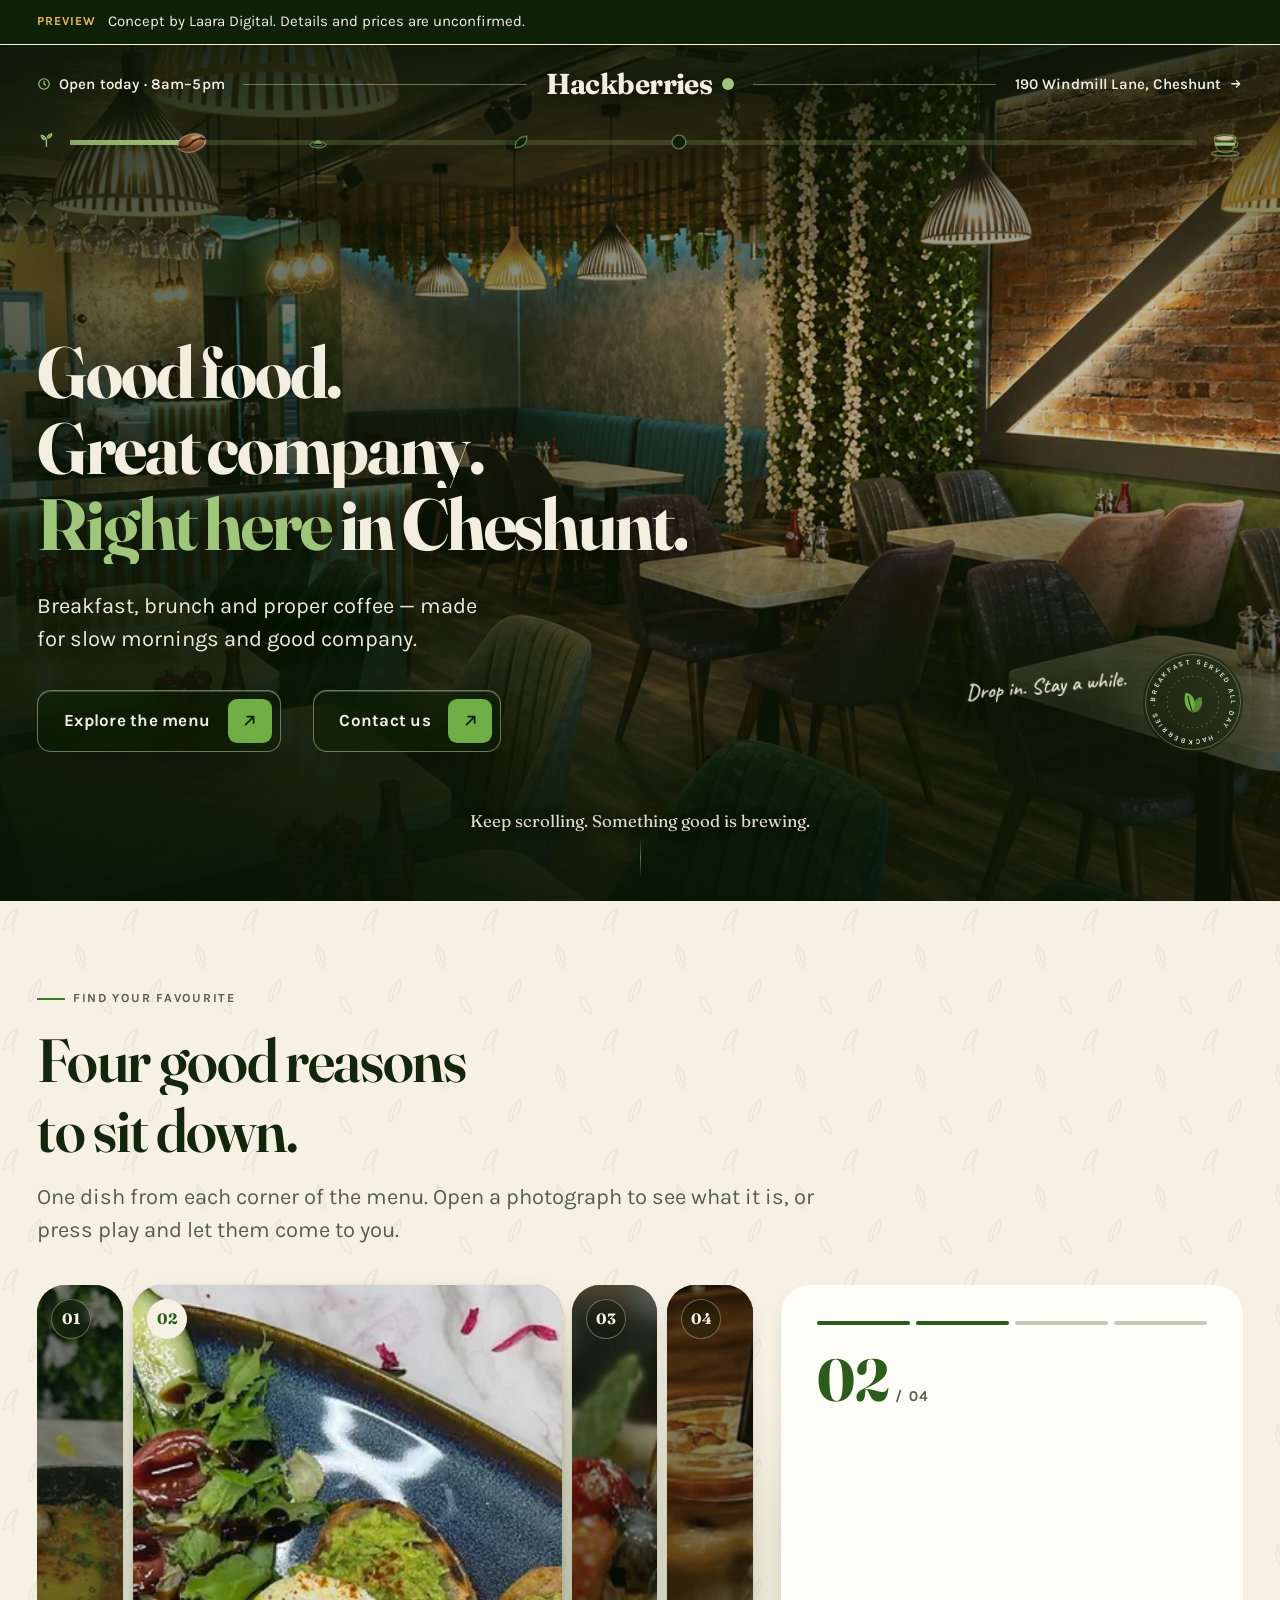
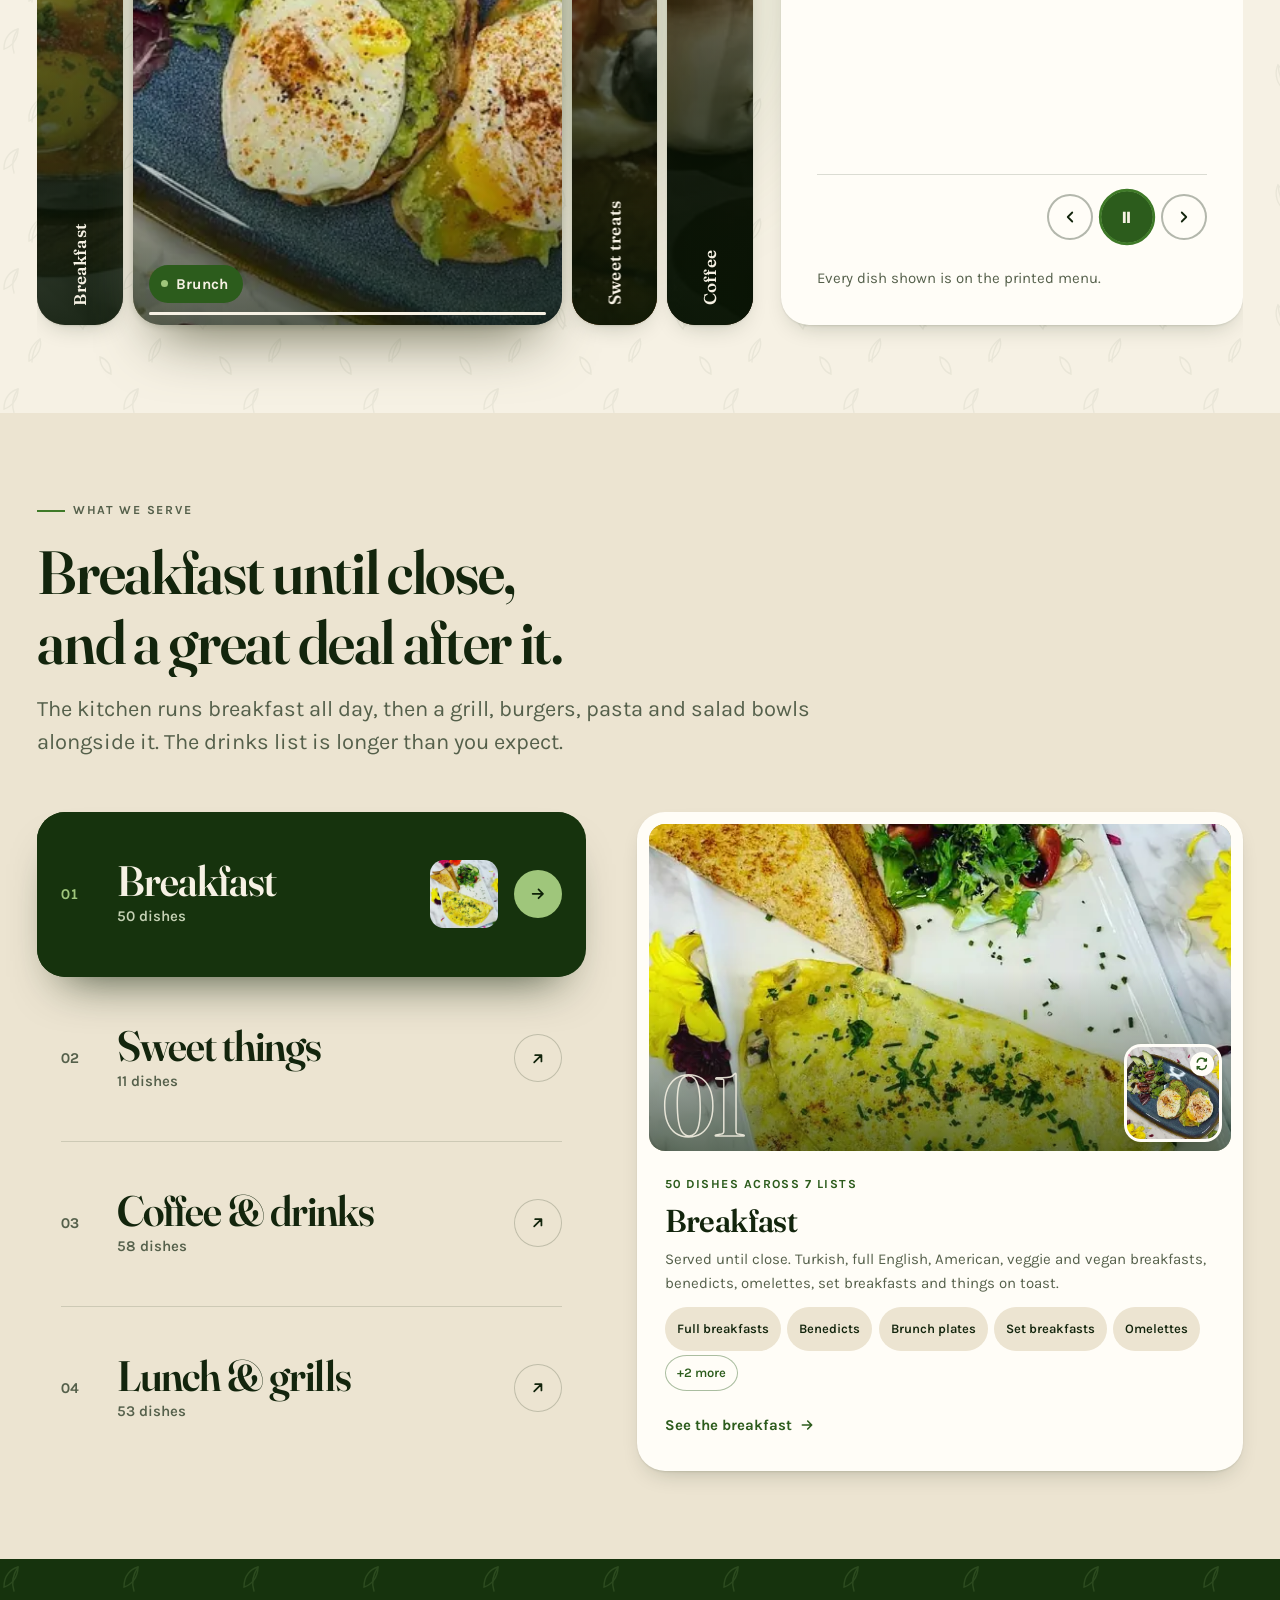
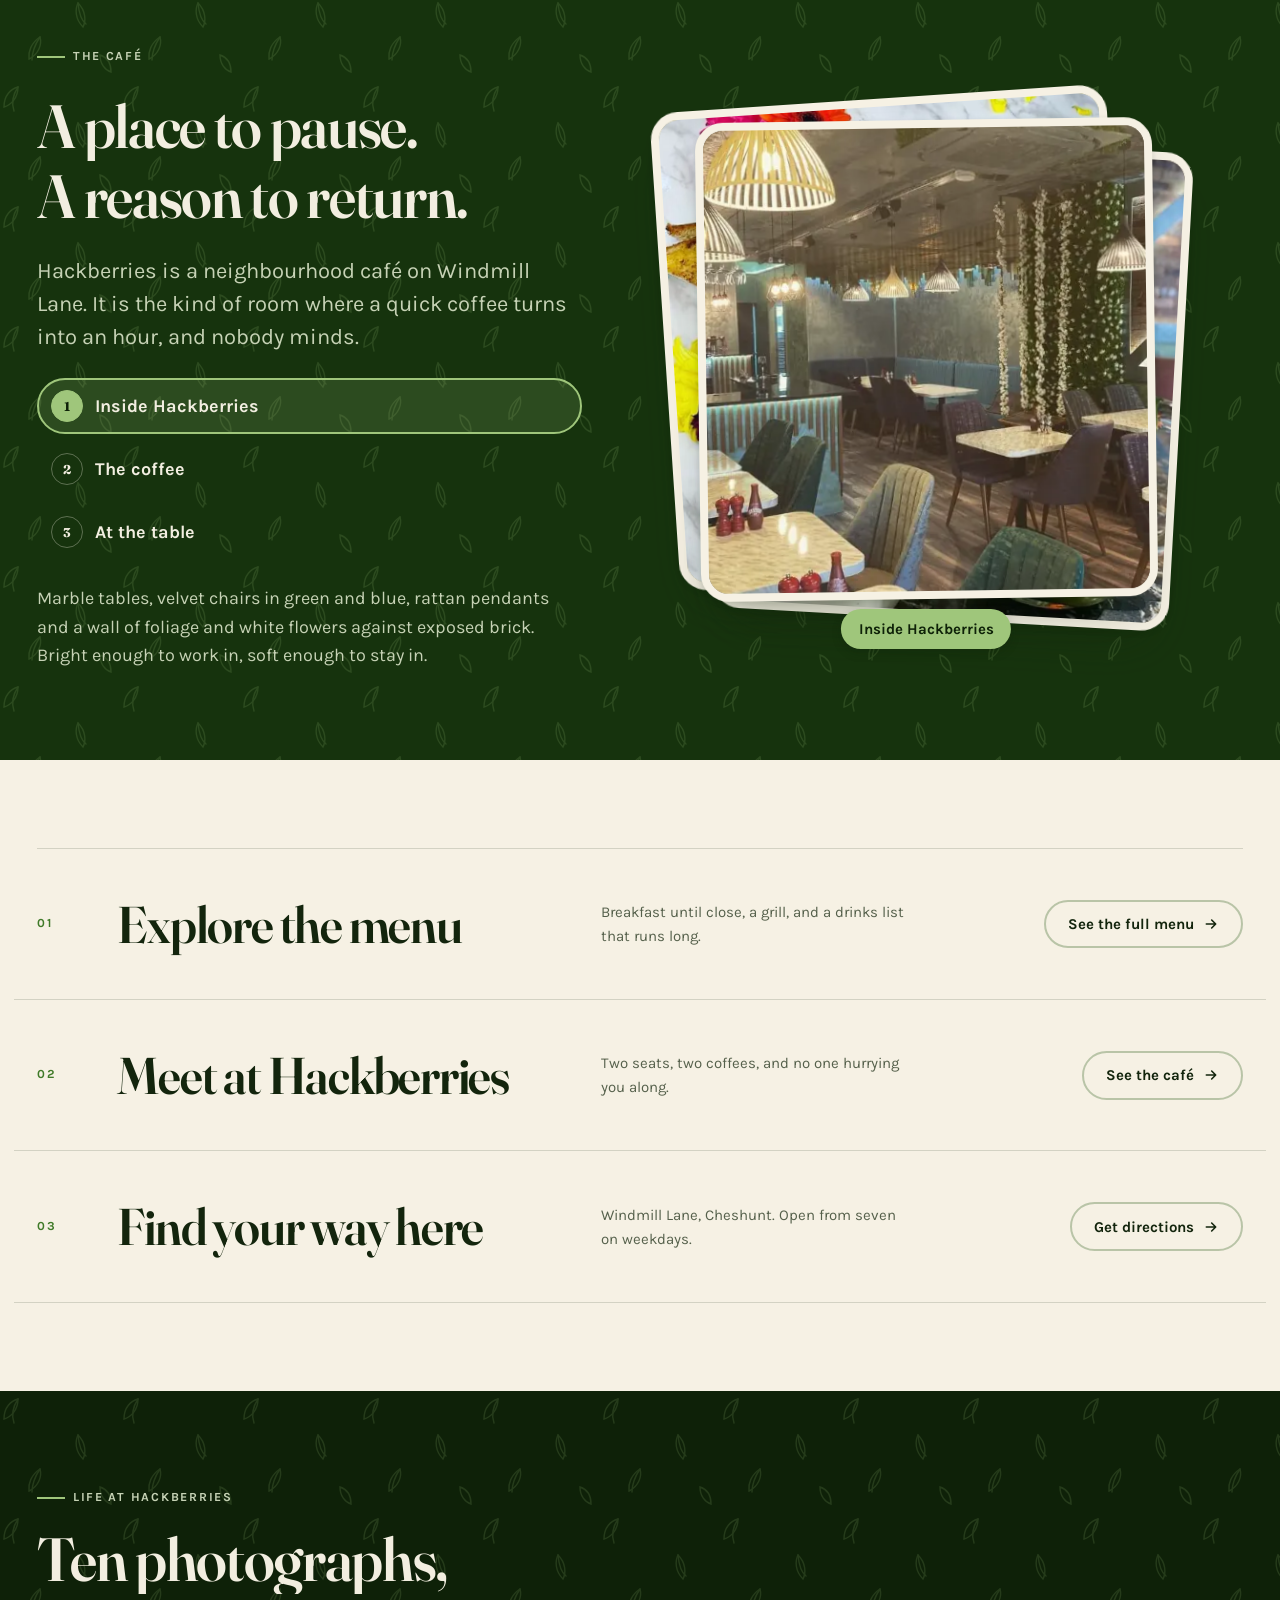
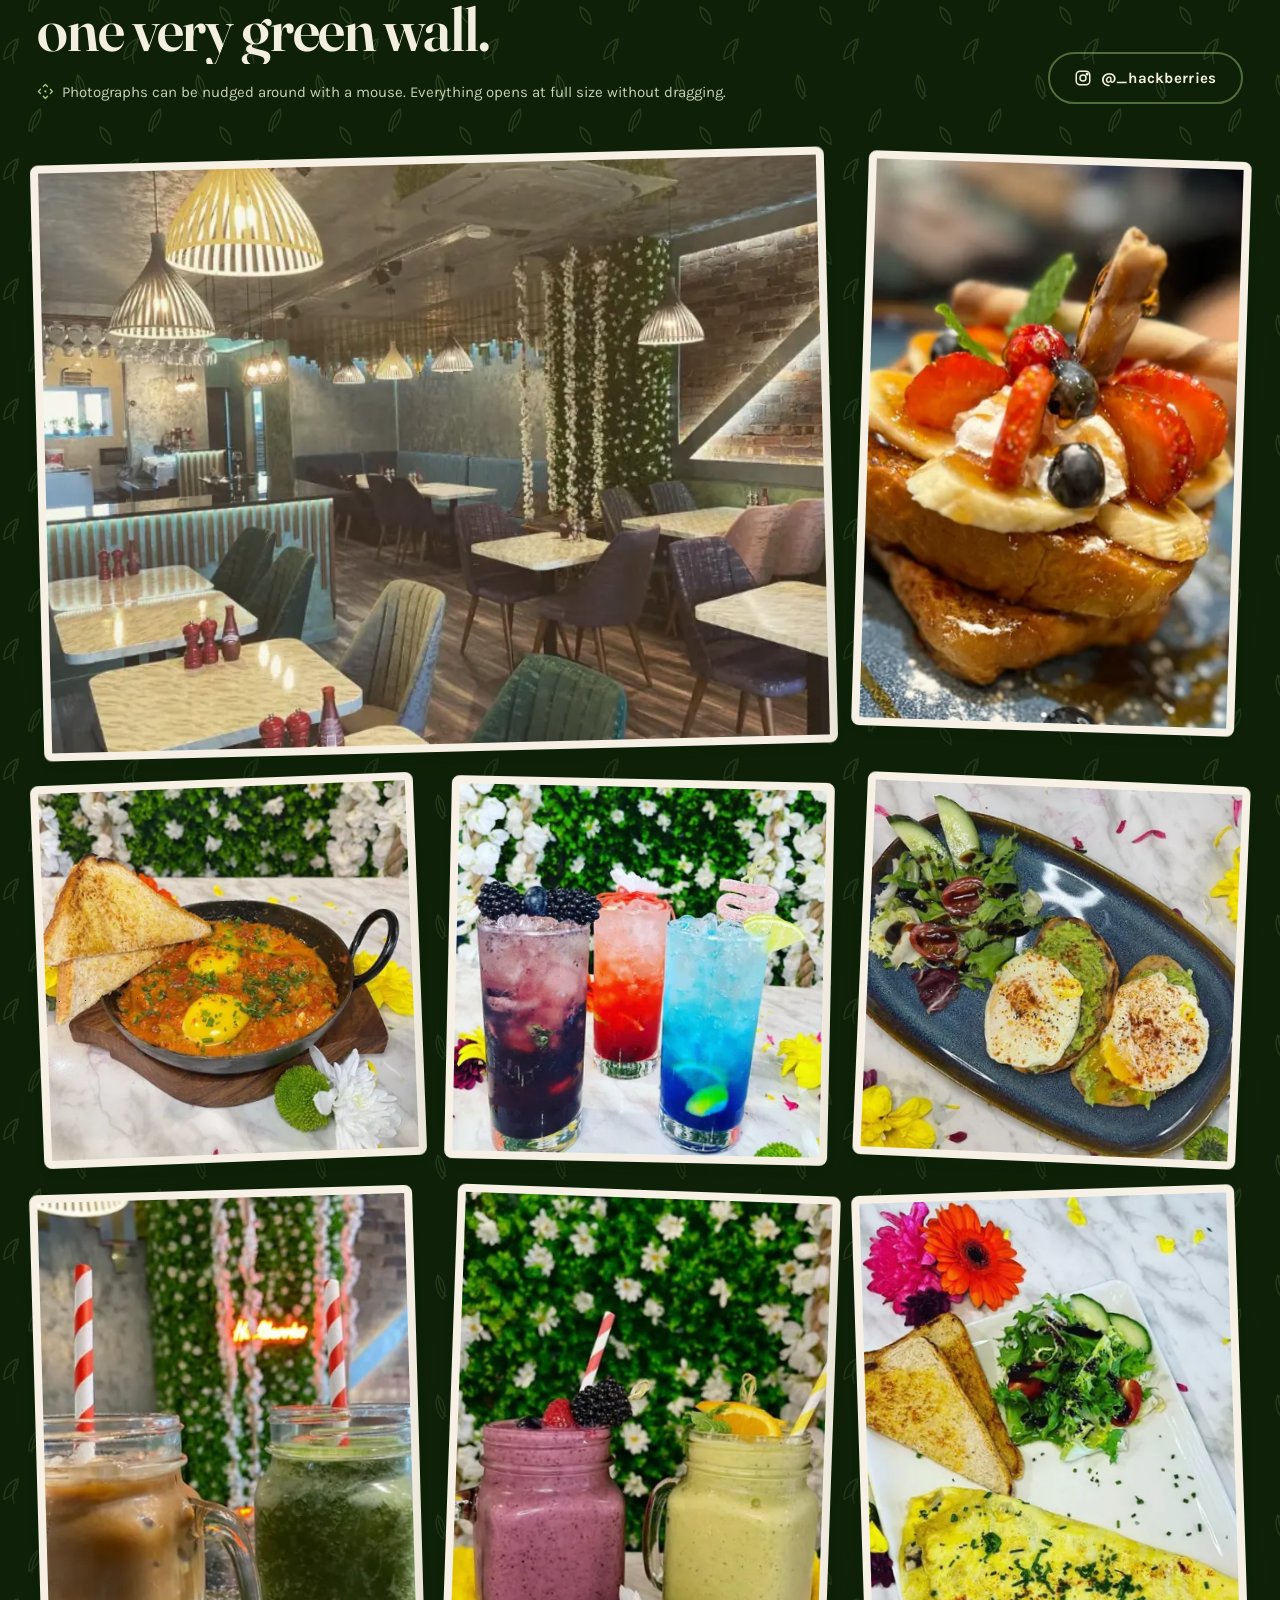
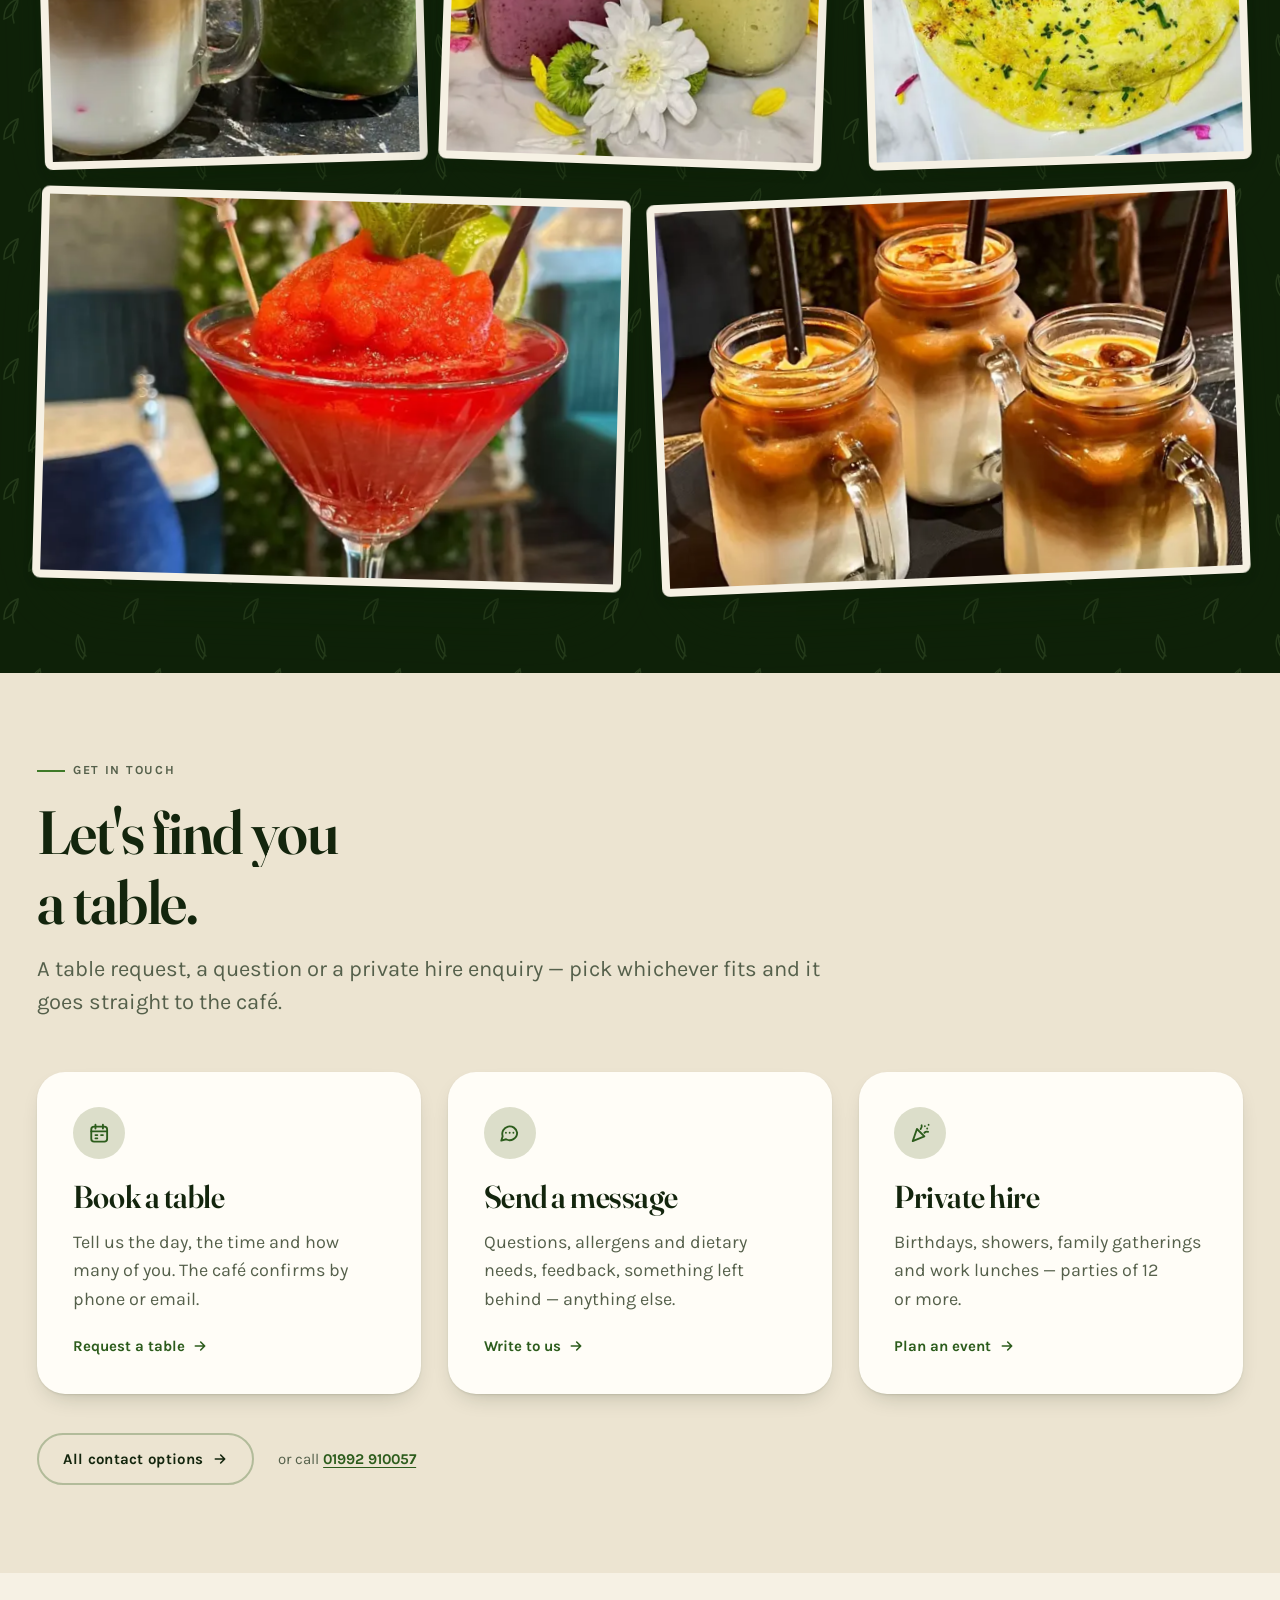
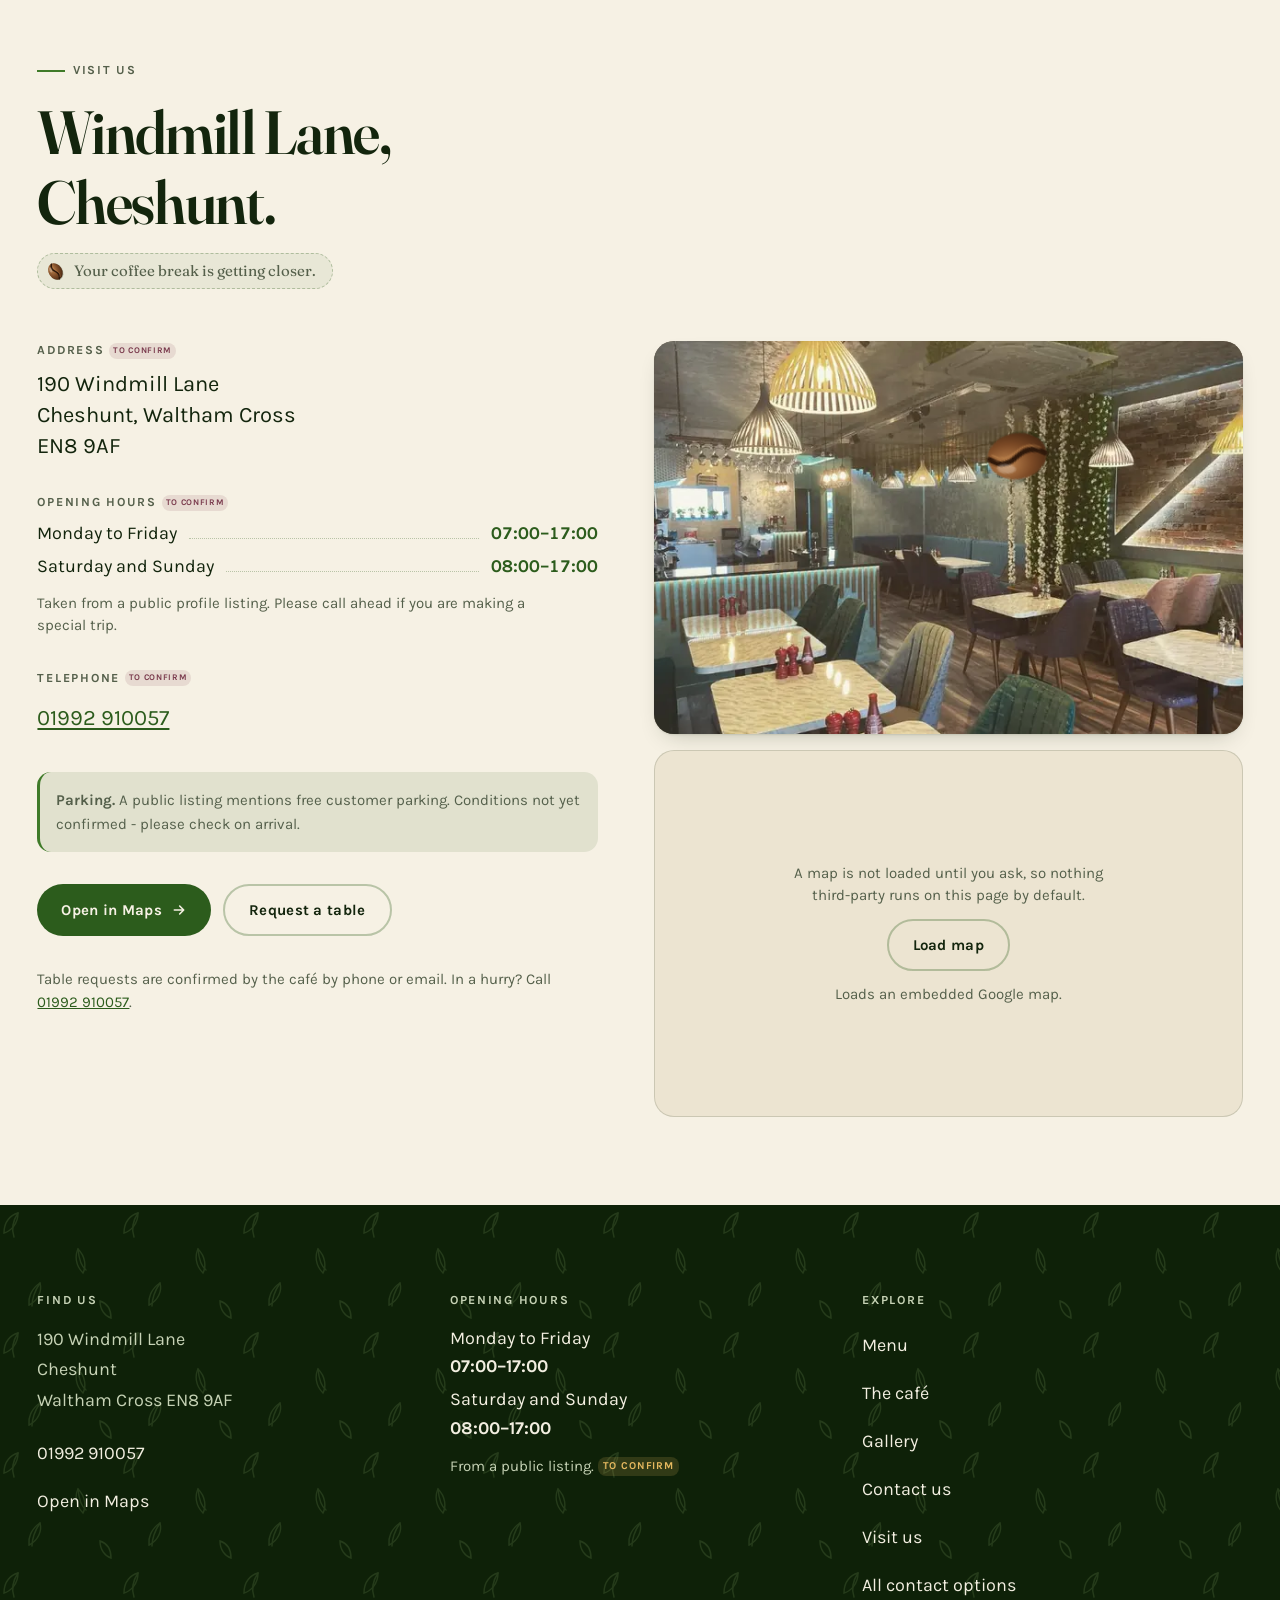
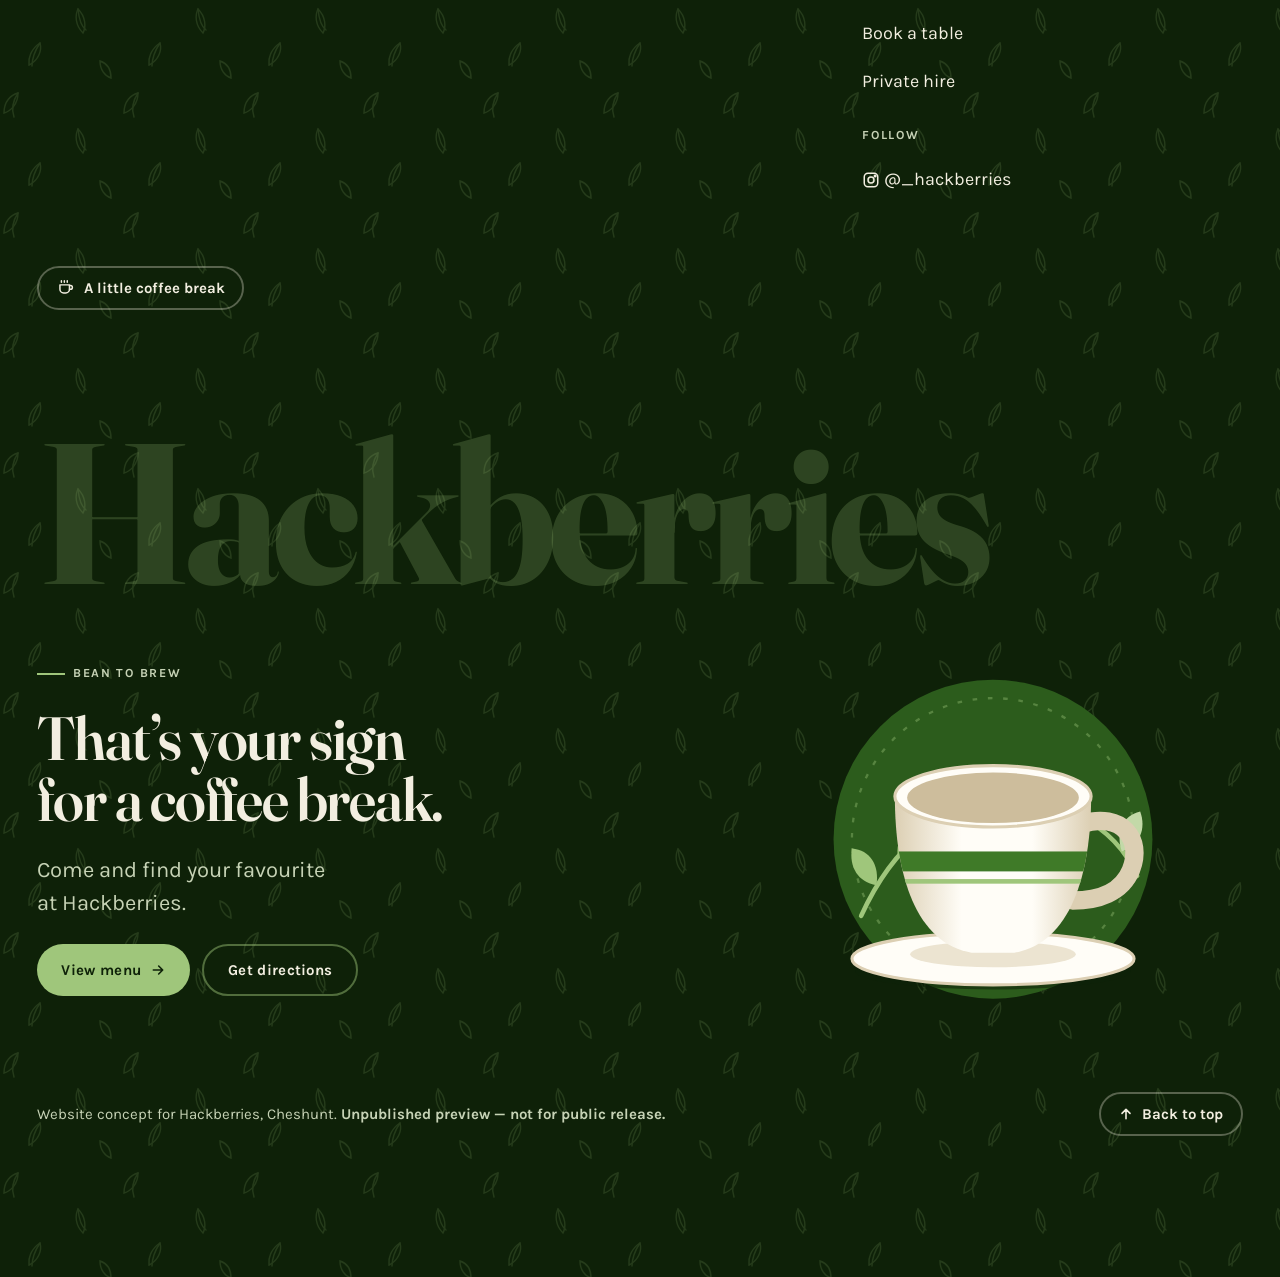
==== index.html @ 1ef975f0 "Hackberries preview build Co-Authored-By: Claude Opus 5 <noreply@anthropic.com>" ====
<!doctype html>
<html lang="en-GB" class="has-brew">
<head>
<meta charset="utf-8">
<meta name="viewport" content="width=device-width, initial-scale=1, viewport-fit=cover">
<title>Hackberries — café and kitchen in Cheshunt</title>
<meta name="description" content="Hackberries is a neighbourhood café on Windmill Lane, Cheshunt. Breakfast served all day, a full coffee list, grills, salads and cakes.">

<!-- Unpublished client concept. This must be reviewed deliberately before any
     real launch: remove the noindex and set STATUS.isPreview to false. -->
<meta name="robots" content="noindex, nofollow">

<meta property="og:type" content="website">
<meta property="og:site_name" content="Hackberries">
<meta property="og:title" content="Hackberries — café and kitchen in Cheshunt">
<meta property="og:description" content="Hackberries is a neighbourhood café on Windmill Lane, Cheshunt. Breakfast served all day, a full coffee list, grills, salads and cakes.">
<meta property="og:image" content="media/dessert-french-toast-square-640.jpg">
<meta property="og:image:width" content="640">
<meta property="og:image:height" content="640">
<meta property="og:image:alt" content="Two thick slices of French toast dusted with icing sugar, piled with banana, strawberries, blueberries, redcurrants, cream and wafer rolls, drizzled with syrup on a blue glazed plate.">
<meta name="twitter:card" content="summary_large_image">
<meta name="theme-color" content="#0e2108">

<link rel="icon" href="favicon.svg" type="image/svg+xml">

<link rel="preload" as="font" type="font/woff2" href="fonts/fraunces-latin.woff2" crossorigin>
<link rel="preload" as="font" type="font/woff2" href="fonts/karla-latin.woff2" crossorigin>
<link rel="preload" as="image" type="image/webp" media="(min-aspect-ratio: 801/1000)" imagesrcset="media/venue-hero-cover-640.webp 640w, media/venue-hero-cover-960.webp 960w, media/venue-hero-cover-1280.webp 1280w, media/venue-hero-cover-1672.webp 1672w" imagesizes="100vw" fetchpriority="high">
<link rel="preload" as="image" type="image/webp" media="(max-aspect-ratio: 4/5)" imagesrcset="media/venue-hero-tall-480.webp 480w, media/venue-hero-tall-601.webp 601w" imagesizes="100vw" fetchpriority="high">
<link rel="stylesheet" href="styles/tokens.css">
<link rel="stylesheet" href="styles/base.css">
<link rel="stylesheet" href="styles/components.css">
<link rel="stylesheet" href="styles/sections.css">
<link rel="stylesheet" href="styles/brew.css">
<link rel="stylesheet" href="styles/contact.css">
<link rel="stylesheet" href="styles/motion.css">
</head>
<!-- data-header-mode="over" opts this page into the transparent-header-over-
     the-hero treatment. Only the homepage has a dark section at the top, so
     only the homepage sets it; the menu page keeps the solid cream bar. -->
<body data-header-mode="over">
<a class="skip-link" href="#main">Skip to content</a>
<div class="preview-bar">
  <div class="shell">
    <b>Preview</b>
    <p>Concept by Laara Digital. Details and prices are unconfirmed.</p>
  </div>
</div>
<span class="header-sentinel" id="header-sentinel" aria-hidden="true"></span>
<header class="site-header" id="site-header">
  
  <div class="shell header-bar">
    <div class="header-side header-side-start">
      <p class="header-hours" id="header-hours" data-hours="[[[1,2,3,4,5],&quot;7am&quot;,&quot;5pm&quot;],[[6,0],&quot;8am&quot;,&quot;5pm&quot;]]">
        <svg class="icon-clock" viewBox="0 0 24 24" fill="none" stroke="currentColor" stroke-width="2" stroke-linecap="round" stroke-linejoin="round" aria-hidden="true" width="14" height="14"><circle cx="12" cy="12" r="9"/><path d="M12 7v5l3 2"/></svg><span data-hours-text>Open daily · until 5pm</span>
      </p>
      <span class="header-rule" aria-hidden="true"></span>
    </div>
    <a class="wordmark" href="index.html">
      Hackberries<span class="dot-berry" aria-hidden="true"></span>
    </a>
    <div class="header-side header-side-end">
      <span class="header-rule" aria-hidden="true"></span>
      <a class="header-place" href="#visit">
        <span>190 Windmill Lane, Cheshunt</span><svg class="arrow" viewBox="0 0 24 24" fill="none" stroke="currentColor" stroke-width="2.4" stroke-linecap="round" stroke-linejoin="round" aria-hidden="true" width="16" height="16"><path d="M5 12h13M13 6l6 6-6 6"/></svg>
      </a>
      <button class="menu-toggle" type="button" id="menu-toggle"
              aria-expanded="false" aria-controls="nav-panel">
        <span class="bars" aria-hidden="true"><i></i><i></i><i></i></span>
        <span class="label">Menu</span>
      </button>
    </div>
  </div>
  <div class="brew-strip" id="brew-strip" data-stage="1">
    <div class="brew-inner">
      <div class="brew-track" id="brew-track">
        <span class="brew-rail" aria-hidden="true"></span>
        <span class="brew-fill" aria-hidden="true"></span>
        <span class="brew-sprout" aria-hidden="true"><svg class="sprout-svg" viewBox="0 0 20 20" aria-hidden="true" focusable="false">
    <path class="sprout-stem" d="M10 19.5V11"/>
    <g class="sprout-leaf sprout-left">
      <path d="M10 12.4C5.6 12.8 3 9.8 3.2 5.8c4.2 0 6.8 2.5 6.8 6.6z"/>
      <path class="sprout-vein" d="M9.6 12 5 7.4"/>
    </g>
    <g class="sprout-leaf sprout-right">
      <path d="M10 10.8c.2-4.2 3.1-6.9 7.1-6.8.2 4-2.5 6.9-7.1 6.8z"/>
      <path class="sprout-vein" d="m10.4 10.4 4.8-4.6"/>
    </g>
  </svg></span>
        <span class="brew-mark" data-brew-anchor="favourites"
              data-at="0.22" data-name="Favourites" data-mobile
              style="--at:0.22" aria-hidden="true"><svg class="lm-svg lm-plate" viewBox="0 0 20 20" aria-hidden="true" focusable="false">
    <ellipse class="lm-fill" cx="10" cy="13" rx="8.6" ry="3.4"/>
    <ellipse class="lm-inner" cx="10" cy="12.6" rx="5.2" ry="1.9"/>
    <path class="lm-food" d="M6.3 12.2c.3-2.9 1.9-4.4 3.7-4.4s3.4 1.5 3.7 4.4z"/>
    <path class="lm-line lm-draw" pathLength="1" d="M8.4 6c-.8-.9-.2-1.8.4-2.3M11.4 6c-.8-.9-.2-1.8.4-2.3"/>
  </svg></span>
        <span class="brew-mark brew-anchor" data-brew-anchor="menu-preview"
              data-at="0.31" data-name="What we serve"
              style="--at:0.31" aria-hidden="true"></span>
        <span class="brew-mark" data-brew-anchor="the-cafe"
              data-at="0.4" data-name="The café" data-mobile
              style="--at:0.4" aria-hidden="true"><svg class="lm-svg lm-leaf" viewBox="0 0 20 20" aria-hidden="true" focusable="false">
    <g class="lm-unfold">
      <path class="lm-fill" d="M3.6 16.4C3.1 9 8 3.9 16.4 3.6c.5 7.9-4.9 13.2-12.8 12.8z"/>
      <path class="lm-line lm-draw" pathLength="1" d="M4.2 15.8 13.6 6.4M8 12l-.4-3.4M11 9l3 .2"/>
    </g>
  </svg></span>
        <span class="brew-mark brew-anchor" data-brew-anchor="more-about"
              data-at="0.47" data-name="More about Hackberries"
              style="--at:0.47" aria-hidden="true"></span>
        <span class="brew-mark" data-brew-anchor="gallery"
              data-at="0.54" data-name="Gallery"
              style="--at:0.54" aria-hidden="true"><svg class="lm-svg lm-swirl" viewBox="0 0 20 20" aria-hidden="true" focusable="false">
    <circle class="lm-fill" cx="10" cy="10" r="7.6"/>
    <path class="lm-line lm-draw" pathLength="1"
          d="M10 10.3c0-1.1 1.4-1.5 2.1-.6 1 1.1.1 2.9-1.5 3.1-2.1.2-3.5-1.8-3-3.7.6-2.4 3.6-3.4 5.6-2"/>
  </svg></span>
        <span class="brew-mark brew-anchor" data-brew-anchor="visit"
              data-at="0.72" data-name="Visit us"
              style="--at:0.72" aria-hidden="true"></span>
        <span class="brew-bean-slot" id="brew-bean-slot">
          <button class="brew-bean" type="button" id="brew-bean" aria-label="Give the coffee bean a spin">
            <span class="brew-bean-hop"><span class="brew-bean-lean"><span class="brew-bean-roll"><svg class="bean-svg" viewBox="0 0 32 32" aria-hidden="true" focusable="false">
    <defs><radialGradient id="strip-bean" cx="0.36" cy="0.3" r="0.82">
      <stop offset="0" style="stop-color:var(--brew-bean-hi)"/><stop offset="0.52" style="stop-color:var(--brew-bean)"/><stop offset="1" style="stop-color:var(--brew-bean-deep)"/>
    </radialGradient></defs>
    <g transform="rotate(-32 16 16)">
      <ellipse class="bean-shade" cx="16.6" cy="17" rx="10.4" ry="13.4"/>
      <ellipse class="bean-body" cx="16" cy="16" rx="10.4" ry="13.4" fill="url(#strip-bean)"/>
      <path class="bean-crease" d="M16.7 3.3c-3.7 3.4-4 8-.9 12.6 3 4.7 2.7 9.2-.7 13"/>
      <path class="bean-crease-hi" d="M18.3 5c-2.7 3.1-2.8 7-.3 10.9 2.5 3.9 2.3 7.6-.1 10.8"/>
      <ellipse class="bean-shine" cx="11.2" cy="10.2" rx="2.2" ry="4.3" transform="rotate(14 11.2 10.2)"/>
    </g>
  </svg></span></span></span>
          </button>
        </span>
      </div>
      <span class="brew-mini-cup" id="brew-mini-cup" aria-hidden="true"><svg class="mini-cup-svg" viewBox="0 0 36 36" aria-hidden="true" focusable="false">
    <path class="mini-steam" pathLength="1" d="M15.4 10.6c-2.4-1.9-.6-4 .8-5.2 1.5-1.3 1.6-3 .3-4.4"/>
    <path class="mini-steam mini-steam-2" pathLength="1" d="M20.4 10.8c-2-1.6-.5-3.4.7-4.4 1.2-1.1 1.3-2.5.2-3.7"/>
    <ellipse class="mini-saucer" cx="17" cy="31.2" rx="14.5" ry="2.7"/>
    <path class="mini-handle" d="M26.6 18.2c3.8-.7 5.1 2.7 3.2 5.1-1 1.3-2.7 1.7-4.4 1.7"/>
    <path class="mini-body" d="M5.8 14.6h22.4c0 7.8-2.6 14.9-8.8 15.4h-4.8C8.4 29.5 5.8 22.4 5.8 14.6z"/>
    <path class="mini-band" d="M6.1 19.6h21.8c-.2 1.3-.4 2.4-.7 3.4H6.8c-.3-1-.5-2.1-.7-3.4z"/>
    <ellipse class="mini-rim" cx="17" cy="14.6" rx="11.2" ry="3.1"/>
    <ellipse class="mini-inside" cx="17" cy="14.8" rx="9.4" ry="2.2"/>
    <ellipse class="mini-coffee" cx="17" cy="15" rx="8.8" ry="1.9"/>
  </svg></span>
      <span class="visually-hidden" role="progressbar" id="brew-progress"
            aria-label="Page progress" aria-valuemin="0" aria-valuemax="100"
            aria-valuenow="0" aria-valuetext="0%, top of the page"></span>
    </div>
  </div>
</header>

<div class="nav-panel u-dark" id="nav-panel" role="dialog" aria-modal="true"
     aria-label="Site navigation" hidden>
  <div class="nav-panel-head">
    <a class="wordmark" href="index.html">Hackberries<span class="dot-berry" aria-hidden="true"></span></a>
    <button class="nav-panel-close" type="button" id="nav-close" aria-label="Close navigation">
      <svg viewBox="0 0 24 24" fill="none" stroke="currentColor" stroke-width="2.4" stroke-linecap="round" aria-hidden="true"><path d="M6 6l12 12M18 6L6 18"/></svg>
    </button>
  </div>
  <nav aria-label="Main">
    <div class="nav-panel-links">
        <a href="menu.html">
          Menu<span aria-hidden="true">01</span>
        </a>
        <a href="#the-cafe" data-nav-section="the-cafe">
          The café<span aria-hidden="true">02</span>
        </a>
        <a href="#gallery" data-nav-section="gallery">
          Gallery<span aria-hidden="true">03</span>
        </a>
        <a href="#contact-us" data-nav-section="contact-us">
          Contact us<span aria-hidden="true">04</span>
        </a>
        <a href="#visit" data-nav-section="visit">
          Visit us<span aria-hidden="true">05</span>
        </a>
    </div>
  </nav>
  <div class="nav-panel-foot">
    <div class="row">
      <a class="btn" href="contact.html#book" data-contact-open="book">Book a table</a>
      <a class="btn btn-secondary" href="tel:+441992910057">Call 01992 910057</a>
      <a class="btn btn-secondary" href="https://www.google.com/maps/search/?api=1&amp;query=Hackberries%2C%20190%20Windmill%20Lane%2C%20Cheshunt%2C%20Waltham%20Cross%20EN8%209AF"
         target="_blank" rel="noopener">Directions</a>
    </div>
    <address>
      190 Windmill Lane<br>
      Cheshunt, Waltham Cross EN8 9AF
    </address>
  </div>
</div>

<main id="main">
<section class="hero on-dark" id="top" aria-labelledby="hero-title">
  <div class="hero-media">
    <picture class="hero-photo">
      <source media="(max-aspect-ratio: 4/5)" type="image/webp" srcset="media/venue-hero-tall-480.webp 480w, media/venue-hero-tall-601.webp 601w" sizes="100vw">
      <source media="(max-aspect-ratio: 4/5)" srcset="media/venue-hero-tall-480.jpg 480w, media/venue-hero-tall-601.jpg 601w" sizes="100vw">
      <source type="image/webp" srcset="media/venue-hero-cover-640.webp 640w, media/venue-hero-cover-960.webp 960w, media/venue-hero-cover-1280.webp 1280w, media/venue-hero-cover-1672.webp 1672w" sizes="100vw">
      <img src="media/venue-hero-cover-1280.jpg" srcset="media/venue-hero-cover-640.jpg 640w, media/venue-hero-cover-960.jpg 960w, media/venue-hero-cover-1280.jpg 1280w, media/venue-hero-cover-1672.jpg 1672w" sizes="100vw"
           width="1280" height="720" alt="Inside Hackberries: rattan pendant lights over marble tables, velvet chairs, and a foliage wall hung with white flowers beside exposed brick."
           loading="eager" fetchpriority="high" decoding="async">
    </picture>
  </div>
  <div class="hero-veil" aria-hidden="true"></div>

  <div class="shell hero-inner">
    <div class="hero-copy">
      <h1 id="hero-title">
        <span class="line" style="--i:0"><span>Good food.</span></span>
        <span class="line" style="--i:1"><span>Great company.</span></span>
        <span class="line" style="--i:2"><span><em>Right here</em> in Cheshunt.</span></span>
      </h1>
      <p class="hero-lead">
        Breakfast, brunch and proper coffee&nbsp;— made for slow mornings and good&nbsp;company.
      </p>
      <div class="hero-actions">
        <a class="cta-glass" href="menu.html">
          <span class="cta-glass-label">Explore the menu</span>
          <span class="cta-glass-icon" aria-hidden="true">
            <svg viewBox="0 0 24 24" fill="none" stroke="currentColor" stroke-width="2.2" stroke-linecap="round" stroke-linejoin="round" focusable="false"><path d="M7 17 17 7M9 7h8v8"/></svg>
          </span>
        </a>
        <a class="cta-glass hero-contact" href="contact.html">
          <span class="cta-glass-label">Contact us</span>
          <span class="cta-glass-icon" aria-hidden="true">
            <svg viewBox="0 0 24 24" fill="none" stroke="currentColor" stroke-width="2.2" stroke-linecap="round" stroke-linejoin="round" focusable="false"><path d="M7 17 17 7M9 7h8v8"/></svg>
          </span>
        </a>
        <!-- Phones and tablets only: there, the header has no room for the
             address, so this is the first viewport's single location link. -->
        <a class="hero-findus" href="#visit">Find us <svg class="arrow" viewBox="0 0 24 24" fill="none" stroke="currentColor" stroke-width="2.4" stroke-linecap="round" stroke-linejoin="round" aria-hidden="true" width="16" height="16"><path d="M5 12h13M13 6l6 6-6 6"/></svg></a>
      </div>
    </div>

    <div class="hero-aside">
      <p class="hero-note">
        <svg viewBox="0 0 593 78" aria-hidden="true" focusable="false"><path d="M13 66L13 66Q12 66 10 66Q8 66 6 65L6 65Q4 65 4 64Q3 64 2 62L2 62Q1 61 1 60Q1 58 1 57Q2 56 3 56L3 56Q4 56 4 56L4 56Q5 57 5 57L5 57Q5 56 5 55L5 55Q5 53 5 51L5 51Q6 49 7 47Q7 45 8 42Q9 40 10 38Q10 36 11 35L11 35Q11 33 12 29L12 29Q13 27 14 25Q14 23 15 22Q16 20 16 19L16 19Q16 18 17 16Q17 14 19 11L19 11L19 8L18 8Q17 8 17 8Q16 8 16 8L16 8Q16 8 15 7Q14 7 14 6Q13 5 13 5L13 5Q13 5 13 4L13 4L13 4Q13 3 14 3Q15 2 17 2Q19 1 21 1Q24 1 26 1L26 1Q28 1 30 2Q33 3 35 4L35 4Q38 5 41 7Q43 9 46 12Q48 16 49 19L49 19Q49 20 50 22Q50 24 50 25Q50 27 49 27L49 27Q49 28 49 28Q49 29 50 29L50 29Q49 29 49 31Q49 32 48 33L48 33Q48 35 47 38Q46 40 45 43Q44 45 43 46L43 46Q43 46 43 46L43 46Q43 47 43 47L43 47Q43 47 43 47L43 47Q43 47 42 48L42 48Q42 48 41 49Q40 50 40 51L40 51Q40 51 39 52Q39 52 39 52L39 52L39 52Q38 52 38 52L38 52Q38 53 36 55Q35 56 33 58Q31 59 29 60Q27 62 26 62L26 62Q25 63 24 63Q23 64 22 64L22 64Q22 64 20 65Q19 65 17 65Q15 66 13 66ZM9 59L9 59Q9 59 9 59L9 59Q11 60 13 60L13 60Q14 60 16 59Q17 59 19 59Q20 59 21 58L21 58Q25 55 28 53L28 53L30 52Q30 51 30 51Q31 51 32 51L32 51Q32 50 33 49Q34 48 35 47Q36 46 36 46L36 46Q37 45 37 45Q37 44 37 44L37 44Q37 43 39 41Q40 39 41 36Q42 34 42 32L42 32Q43 27 43 23Q43 20 41 17Q39 14 37 12L37 12Q36 11 35 10Q33 9 31 9Q30 8 28 8Q27 7 27 7L27 7Q27 7 26 10Q25 12 23 16Q22 20 21 24Q19 28 18 32L18 32Q17 33 17 35Q16 37 16 38Q15 39 15 40L15 40Q14 41 14 44Q13 46 12 51L12 51Q11 54 11 56L11 56Q11 57 11 57L11 57Q11 57 11 57L11 57L10 58Q10 58 10 59L10 59Q10 59 9 59L9 59Q9 59 9 59ZM53 55L53 55Q52 55 52 54Q51 53 51 52L51 52Q52 49 52 48Q52 46 53 44L53 44Q53 43 54 40Q55 38 56 35Q57 33 58 30Q59 28 59 27L59 27Q60 26 62 26Q63 26 64 27L64 27Q65 27 64 29Q64 31 62 35L62 35Q61 36 61 37Q60 38 60 39L60 39Q60 39 60 39L60 39Q60 39 61 39L61 39Q61 38 62 37Q64 36 65 35Q66 34 68 33Q69 32 69 32L69 32Q70 31 71 31Q72 31 72 31L72 31Q74 30 76 30Q78 30 79 31L79 31Q79 32 79 32L79 32L80 33Q80 33 80 33L80 33L80 33Q80 34 79 34Q78 35 77 35L77 35Q76 35 75 36Q74 36 73 36L73 36Q70 38 67 40Q65 41 62 44L62 44Q62 44 61 45Q61 46 60 47L60 47Q59 47 59 49Q59 50 58 51Q58 52 58 53L58 53L58 53Q58 54 57 55L57 55Q56 56 55 56Q54 57 53 55ZM86 57L86 57Q85 57 84 57Q84 56 83 55L83 55Q81 54 80 52Q80 50 80 49L80 49Q80 48 80 48L80 48L80 47Q80 47 80 47L80 47Q80 47 80 47L80 47Q80 47 80 46L80 46Q80 46 80 46L80 46Q81 46 80 45L80 45Q80 45 81 43Q82 40 83 39L83 39Q83 38 84 36Q85 35 86 34Q88 32 89 32L89 32Q91 30 92 29Q94 28 96 28Q97 27 99 27Q100 27 102 29L102 29Q103 29 104 31Q105 32 105 34L105 34Q105 36 105 40Q104 43 101 48L101 48Q99 51 97 52Q95 54 93 55L93 55Q91 56 89 56Q88 57 86 57ZM94 48L94 48Q96 46 97 44Q97 42 98 39L98 39Q99 39 99 38Q99 37 99 35Q99 34 98 34L98 34Q97 34 97 34Q96 34 94 35L94 35Q92 37 90 40Q88 43 87 46L87 46Q86 49 87 50Q88 51 89 51Q91 50 94 48ZM106 76L106 76Q106 76 105 76Q105 76 104 75L104 75Q104 75 103 74Q103 73 103 71L103 71Q104 70 104 68Q104 67 104 66L104 66Q104 66 104 65Q105 64 105 64L105 64Q105 63 105 62Q106 61 106 60L106 60Q106 59 107 58L107 58Q107 58 107 57Q107 56 107 55L107 55Q107 54 108 51Q109 49 110 45Q111 41 113 38Q114 34 115 32L115 32Q116 30 116 28Q117 26 117 25L117 25Q117 25 117 25Q117 25 118 24L118 24Q119 23 120 23Q121 24 122 24L122 24Q122 25 123 26Q123 27 123 29L123 29Q123 30 122 31Q121 32 121 32L121 32Q121 33 121 33L121 33Q121 33 121 33L121 33Q124 31 127 31Q130 31 132 32Q133 33 134 35Q135 37 135 39L135 39Q135 40 135 41Q134 43 134 44Q133 45 132 46L132 46Q132 46 132 46Q131 47 131 48L131 48Q131 48 129 49Q128 50 126 51Q125 52 124 51L124 51L124 51Q124 52 124 52L124 52Q124 52 122 53Q121 53 120 54Q118 54 117 54L117 54Q115 54 114 53L114 53Q114 54 114 54Q114 54 114 54L114 54Q114 55 114 56Q113 57 113 58Q112 59 112 59L112 59L112 59Q111 60 112 60L112 60L112 61Q112 62 111 62L111 62Q111 63 111 64Q111 66 111 66L111 66Q111 67 110 68Q110 69 110 69L110 69Q109 69 109 70Q109 71 109 71L109 71Q109 73 108 75Q107 76 106 76ZM116 49L116 49Q117 49 119 48Q120 47 122 47Q124 46 125 45L125 45Q127 43 128 41Q130 39 128 37L128 37Q128 36 126 36Q125 36 123 37Q121 38 119 40L119 40Q118 41 118 43Q117 44 116 45Q116 47 116 48L116 48Q116 48 116 48L116 48Q116 49 116 49ZM159 56L159 56Q159 55 158 54Q158 53 158 52Q158 51 159 50L159 50Q159 49 159 49Q159 49 159 48L159 48Q159 48 159 47Q159 46 159 46L159 46Q160 44 161 42Q161 41 162 39Q163 37 163 35Q164 34 164 33L164 33Q164 32 165 32L165 32Q166 32 167 33Q168 34 169 35L169 35Q170 35 169 37Q169 38 168 40L168 40Q168 40 168 42Q167 43 167 44L167 44Q167 45 166 46Q166 47 165 48L165 48Q165 48 165 49Q165 50 165 51Q165 52 164 53L164 53Q163 56 162 57Q161 57 159 56ZM168 24L168 24Q167 23 166 22Q166 21 166 21Q166 20 166 20L166 20Q167 19 168 18Q168 17 169 15L169 15Q169 15 169 15Q169 14 170 14L170 14Q171 14 172 14Q173 15 174 16L174 16Q175 18 175 19Q174 21 173 22L173 22Q172 24 170 24Q169 25 168 24ZM202 55L202 55Q200 55 199 54Q198 54 197 52L197 52Q197 51 197 49Q197 48 197 47Q197 45 197 45L197 45Q197 45 197 44L197 44L197 43Q197 41 197 41Q196 41 195 41L195 41Q193 42 191 44Q189 45 187 47Q185 48 182 50L182 50Q181 52 180 53Q179 55 179 55L179 55Q178 55 177 54Q177 54 176 53L176 53Q175 53 175 52Q174 51 174 51L174 51Q174 50 174 49Q174 47 175 46Q175 45 175 44L175 44Q176 44 176 43Q176 42 177 41L177 41Q177 40 178 39Q178 37 179 36L179 36Q180 34 180 33Q181 31 181 29L181 29Q181 29 181 29Q181 29 182 29L182 29L182 29Q182 28 184 28Q185 29 186 29L186 29Q187 31 187 33Q187 35 185 39L185 39Q184 40 184 41Q183 42 183 43L183 43L184 42Q185 42 186 41Q187 40 187 40L187 40Q188 40 189 38Q190 37 192 36Q194 35 195 35L195 35Q195 34 196 34Q198 33 198 33L198 33Q199 33 200 34Q201 34 202 35Q203 36 203 37L203 37Q203 37 203 37Q203 38 203 38L203 38Q203 39 203 41Q203 43 203 45Q203 46 203 47L203 47L203 47Q203 48 203 48L203 48Q203 48 203 48L203 48L203 48Q203 49 203 49Q203 50 204 50Q204 51 204 52L204 52Q205 53 204 54Q203 55 202 55ZM215 54L215 54Q214 54 213 54Q212 54 210 53L210 53Q209 52 209 50Q210 48 212 47L212 47Q214 46 214 46Q215 46 217 46L217 46Q219 48 219 50Q219 52 215 54ZM259 63L259 63Q257 62 257 62L257 62L256 62Q256 61 256 61Q255 61 254 60L254 60Q253 60 252 58Q251 57 250 56Q249 54 249 54L249 54Q248 52 249 52Q249 52 250 51L250 51Q251 51 252 51Q252 51 253 52L253 52Q254 54 256 55Q259 56 262 56Q265 56 268 55L268 55Q270 54 270 53Q271 51 269 49L269 49Q269 48 269 48Q268 48 267 47Q267 46 265 45L265 45Q264 44 263 44Q262 43 261 43L261 43Q259 42 258 41Q256 40 255 38Q253 37 253 36L253 36Q251 34 251 32Q250 30 251 28Q251 25 252 23L252 23Q253 22 254 21Q255 19 257 17Q258 15 260 14Q261 12 262 12L262 12Q263 11 263 10L263 10L264 10Q264 9 264 9L264 9L264 9Q265 9 266 8Q268 8 269 6L269 6Q275 4 278 3Q282 2 284 2L284 2Q286 2 288 3Q290 4 291 5Q292 7 292 9L292 9Q293 11 292 13Q291 16 289 18Q287 20 285 21L285 21Q283 22 282 22Q281 21 281 20L281 20Q281 19 281 18Q281 17 283 15L283 15Q286 11 286 10L286 10Q286 9 286 8L286 8Q286 8 285 8L285 8Q285 7 283 8Q282 8 280 8Q279 9 278 9Q277 9 277 9L277 9L277 10Q277 10 277 10L277 10Q277 10 276 10L276 10Q276 10 275 10Q274 11 273 12Q271 13 270 14Q268 15 267 15Q267 16 266 16L266 16Q266 17 265 18L265 18Q263 19 262 20Q261 22 259 25L259 25Q258 27 257 29Q256 31 257 32L257 32Q257 34 259 35Q261 37 264 38L264 38Q267 40 269 42Q272 43 273 45Q275 46 275 47L275 47Q276 49 277 50Q277 52 277 53Q277 55 276 56L276 56Q276 57 274 59Q273 60 272 60L272 60Q271 60 271 60Q271 61 270 61L270 61Q269 61 267 62Q265 62 263 62Q261 63 259 63ZM293 58L293 58Q292 57 291 57Q290 56 289 55Q288 53 288 53L288 53Q288 53 288 52L288 52L288 52Q287 52 287 50Q287 48 287 46Q288 43 288 42L288 42Q288 41 289 39Q290 36 291 35L291 35L293 30L290 29Q289 29 289 28Q288 28 288 28L288 28Q288 27 289 26Q290 25 290 25L290 25Q290 25 292 25Q293 25 294 25Q295 25 295 25L295 25Q295 24 296 24Q296 24 296 23L296 23Q296 22 297 22Q297 21 298 20L298 20Q298 19 299 19Q299 18 300 17L300 17Q300 16 301 15Q301 14 302 14L302 14Q303 13 304 13Q305 13 306 14L306 14Q307 15 307 15Q307 16 307 17L307 17Q306 18 305 20Q304 21 303 22L303 22Q302 24 303 24L303 24Q303 24 303 24L303 24Q304 24 307 24L307 24Q310 23 311 24Q312 25 312 26L312 26Q312 28 312 29Q311 29 308 29L308 29Q306 29 305 29Q303 29 303 29L303 29Q302 30 301 30Q301 30 300 30Q300 30 299 30Q299 31 299 31L299 31Q299 32 298 33Q297 34 296 36L296 36Q295 39 294 42Q294 46 293 49L293 49Q293 50 293 51Q294 52 295 52L295 52Q296 52 298 52Q300 52 301 51L301 51Q302 51 303 51Q304 50 304 50L304 50Q305 49 306 49L306 49L307 48Q307 48 307 48L307 48Q307 48 308 48L308 48Q308 49 309 50L309 50Q309 51 308 52Q308 53 305 55L305 55Q302 57 298 58Q295 58 293 58ZM315 56L315 56Q314 55 314 54Q313 54 313 54Q313 53 312 53Q312 52 312 52L312 52Q311 51 312 49Q313 48 314 45Q315 42 317 40L317 40Q317 39 318 38Q319 37 319 37L319 37Q319 36 319 36Q319 36 320 36L320 36L320 35Q320 34 321 33Q322 32 323 31Q324 30 325 29Q327 28 327 27L327 27Q329 26 331 26Q333 26 334 27L334 27Q334 28 335 28Q336 29 337 30Q338 31 338 31L338 31L341 34L340 38Q339 41 340 43Q340 46 341 48L341 48Q341 49 342 49Q343 50 344 50L344 50Q345 50 345 50Q346 51 346 52L346 52Q346 53 345 54Q345 55 344 55L344 55Q341 55 339 54Q337 53 335 49L335 49Q335 49 334 47Q333 46 333 46L333 46Q333 46 332 47Q332 48 331 48L331 48Q326 54 322 56Q317 57 315 56ZM319 48L319 50Q319 50 320 49Q322 49 324 47L324 47Q327 45 329 43Q331 41 332 38L332 38L334 36Q333 34 333 33Q332 33 331 33L331 33Q330 33 329 34Q327 36 325 38Q323 41 321 45L321 45Q320 47 319 48L319 48ZM346 74L346 74Q343 75 341 74Q338 74 336 73Q335 72 334 71L334 71Q334 69 335 68Q336 68 337 67Q338 67 338 68L338 68Q339 68 340 69Q342 70 344 69L344 69Q346 69 347 67Q349 66 350 64L350 64Q350 63 352 61Q353 58 355 55L355 55Q355 55 355 55L355 55Q354 55 354 54L354 54Q352 53 351 51Q351 50 351 49L351 49L351 48Q350 48 350 47Q350 45 350 43Q349 41 349 39Q349 37 350 35L350 35Q350 33 350 32Q350 30 350 29L350 29Q350 28 350 27Q351 27 351 26L351 26Q354 25 355 28Q356 30 356 36L356 36Q356 39 356 42Q356 45 357 47L357 47Q357 49 358 50L358 50Q358 50 358 50L358 50Q358 49 358 48Q359 47 359 47L359 47Q360 46 360 45Q360 44 361 44L361 44Q361 44 361 42Q362 41 362 40L362 40Q363 39 364 36Q364 34 365 33L365 33Q366 31 367 30Q367 29 368 28L368 28Q369 28 369 28Q370 28 371 28L371 28Q372 29 372 30Q373 31 372 32Q372 34 371 36L371 36Q370 38 370 39Q369 41 369 41L369 41Q368 42 368 44Q367 45 367 46L367 46Q365 49 364 51Q363 53 362 55Q362 56 361 58L361 58Q359 61 357 64Q355 67 353 69L353 69Q353 70 351 71Q350 72 348 73Q347 74 346 74ZM395 56L395 56Q395 55 394 54Q393 54 393 54Q393 53 393 53Q393 52 392 52L392 52Q392 51 393 49Q393 48 394 45Q396 42 397 40L397 40Q398 39 398 38Q399 37 399 37L399 37Q399 36 400 36Q400 36 400 36L400 36L401 35Q401 34 401 33Q402 32 403 31Q405 30 406 29Q407 28 408 27L408 27Q410 26 411 26Q413 26 414 27L414 27Q415 28 415 28Q416 29 417 30Q418 31 419 31L419 31L422 34L421 38Q419 41 420 43Q421 46 421 48L421 48Q422 49 423 49Q424 50 425 50L425 50Q425 50 426 50Q427 51 427 52L427 52Q427 53 426 54Q425 55 425 55L425 55Q422 55 420 54Q417 53 415 49L415 49Q415 49 414 47Q414 46 414 46L414 46Q414 46 413 47Q412 48 412 48L412 48Q406 54 402 56Q398 57 395 56ZM400 48L399 50Q400 50 401 49Q402 49 404 47L404 47Q407 45 409 43Q411 41 413 38L413 38L415 36Q414 34 413 33Q412 33 412 33L412 33Q411 33 409 34Q407 36 405 38Q403 41 401 45L401 45Q400 47 400 48L400 48ZM454 55L454 55Q453 55 452 53Q451 52 450 49Q450 46 450 44L450 44Q450 41 450 40Q450 38 451 37L451 37Q451 36 451 36Q451 36 451 35Q451 34 452 32L452 32Q452 31 452 30Q453 29 453 29L453 29Q454 28 455 28Q456 28 457 28Q458 28 458 29L458 29Q458 30 458 31Q458 33 458 34Q458 36 457 36L457 36Q457 37 457 38Q457 40 457 42Q456 44 456 45L456 45Q456 46 456 47Q457 47 458 46Q459 45 462 42L462 42Q463 40 464 38Q465 37 465 36Q466 35 466 33L466 33Q467 32 467 31Q467 30 468 30L468 30Q468 29 470 29Q471 29 472 30L472 30Q473 31 473 32Q473 34 472 36L472 36Q472 37 471 39Q470 41 470 43Q470 44 470 46L470 46Q470 47 470 48Q471 48 471 48L471 48Q472 48 473 47Q474 47 476 45L476 45Q477 44 478 43Q479 41 480 40Q481 38 481 37Q482 36 482 35L482 35Q482 35 483 34L483 34Q483 33 484 33Q484 33 485 32L485 32Q485 32 486 32Q487 32 487 33L487 33Q488 33 488 34Q488 35 488 36L488 36Q488 37 487 39Q487 40 486 41Q486 43 485 43L485 43Q485 44 484 44Q483 45 483 46L483 46Q481 49 480 49Q479 50 478 51L478 51Q477 52 474 53Q472 54 471 54Q469 54 468 54L468 54Q465 52 465 49L465 49Q465 49 465 48L465 48L465 48Q464 48 464 48Q463 48 463 49L463 49Q462 50 460 52Q459 53 457 54Q455 55 454 55ZM493 54L493 54Q492 54 492 54Q491 54 491 53L491 53Q490 52 490 52Q489 51 489 50Q489 49 490 48L490 48Q490 47 491 45Q491 42 492 40L492 40Q492 39 492 38Q493 36 493 35Q494 34 494 33L494 33Q495 31 495 29Q496 27 497 25Q498 23 499 19L499 19Q501 14 502 12Q502 9 503 8Q503 7 503 7L503 7Q503 6 504 6Q505 5 506 5L506 5Q507 5 508 6Q509 7 509 9Q509 11 508 12L508 12Q507 15 506 19Q504 23 503 26Q502 30 501 33L501 33Q501 33 500 34Q500 35 500 35L500 35L499 37Q499 38 498 38Q498 39 498 40L498 40Q498 41 497 42Q497 43 497 43L497 43Q498 43 498 42Q499 41 500 40L500 40Q502 39 503 38Q504 37 505 36L505 36Q506 36 507 35L507 35L507 35Q508 34 508 34Q508 34 508 34Q509 34 509 33Q509 33 509 33L509 33Q510 32 511 32Q511 32 512 32Q513 31 514 31L514 31Q515 31 516 32Q517 33 518 34L518 34Q519 35 519 37Q519 38 519 40L519 40Q519 41 519 43Q518 44 518 45L518 45L518 48L518 48Q519 48 520 48L520 48L521 48Q521 48 521 49Q522 49 522 49L522 49Q523 50 522 51Q522 52 521 52L521 52Q519 53 517 54Q516 54 514 53L514 53Q513 52 513 50Q512 49 512 46L512 46Q513 43 513 41L513 41Q513 40 512 40L512 40Q512 39 512 39L512 39Q511 39 509 40Q507 41 505 43Q503 45 501 47Q499 49 497 51L497 51Q496 52 495 53Q494 54 493 54ZM528 56L528 56Q527 55 527 54Q527 53 527 52Q527 51 527 50L527 50Q527 49 528 49Q528 49 528 48L528 48Q528 48 528 47Q528 46 528 46L528 46Q529 44 530 42Q530 41 531 39Q532 37 532 35Q532 34 533 33L533 33Q533 32 534 32L534 32Q535 32 536 33Q537 34 538 35L538 35Q538 35 538 37Q538 38 537 40L537 40Q537 40 536 42Q536 43 536 44L536 44Q535 45 535 46Q535 47 534 48L534 48Q534 48 534 49Q534 50 534 51Q533 52 533 53L533 53Q532 56 531 57Q529 57 528 56ZM536 24L536 24Q536 23 535 22Q535 21 535 21Q535 20 535 20L535 20Q536 19 536 18Q537 17 537 15L537 15Q538 15 538 15Q538 14 538 14L538 14Q539 14 541 14Q542 15 543 16L543 16Q544 18 544 19Q543 21 542 22L542 22Q541 24 539 24Q537 25 536 24ZM546 58L546 58Q545 59 543 58Q542 56 542 54Q542 52 542 49L542 49Q543 48 543 47Q543 46 543 45L543 45Q543 45 544 43Q544 41 545 40Q545 38 546 37Q546 35 547 35L547 35Q547 35 547 35Q547 34 547 33L547 33Q547 33 548 32Q548 31 548 31L548 31Q548 31 548 30Q549 29 549 29Q549 29 549 29Q549 28 549 28L549 28Q550 27 550 25Q551 22 552 19Q554 17 555 14Q555 11 556 9Q557 7 557 7L557 7Q557 6 557 6Q558 5 558 5L558 5Q558 5 559 5Q560 5 560 5L560 5L561 6Q562 7 562 8Q563 8 563 9L563 9Q563 10 563 11Q562 12 562 14Q561 15 559 19L559 19Q559 20 558 22Q557 23 557 23Q557 24 557 24Q557 25 557 26L557 26Q556 26 556 28Q555 29 554 30Q554 32 553 33Q553 34 553 34L553 34Q553 34 553 35Q553 35 553 35L553 35Q552 35 552 36L552 36L552 36Q552 37 551 40L551 40Q550 45 549 48Q548 52 548 54L548 54Q548 56 547 57Q547 58 546 58ZM572 56L572 56Q570 57 567 57Q565 58 563 57Q560 56 559 54L559 54Q558 53 557 50Q557 48 557 44L557 44Q557 41 559 37Q561 34 564 31Q566 28 569 27L569 27Q570 27 571 26Q572 26 574 26L574 26Q576 27 577 27Q579 28 579 29L579 29Q581 30 581 31Q581 32 581 33L581 33Q581 36 579 39Q577 41 574 43L574 43Q572 43 570 43Q568 44 566 43L566 43Q564 42 563 43Q563 44 563 47L563 47Q563 49 563 50Q564 51 565 51L565 51Q567 52 568 51Q569 51 570 51L570 51Q571 50 572 50Q572 49 572 49Q573 49 573 48L573 48Q574 48 574 48Q575 47 575 47L575 47Q576 48 576 48Q577 49 577 50L577 50Q578 50 577 51Q576 52 575 53Q574 55 572 56ZM571 38L571 38Q572 38 573 37Q574 36 575 35Q576 34 576 34L576 34Q576 33 575 32Q573 31 571 32L571 32Q571 32 570 33Q569 34 568 35Q567 36 566 36Q566 37 566 38L566 38Q566 38 567 38Q568 38 569 38Q570 38 571 38ZM588 54L588 54Q587 54 585 54Q584 54 583 53L583 53Q582 52 582 50Q583 48 585 47L585 47Q586 46 587 46Q588 46 589 46L589 46Q592 48 592 50Q591 52 588 54Z"/></svg>
        <span class="visually-hidden">Drop in. Stay a while.</span>
      </p>
      <div class="hero-stamp" aria-hidden="true">
      <svg viewBox="0 0 120 120" focusable="false">
        <defs>
          <path id="hero-stamp-path" d="M60,60 m-45,0 a45,45 0 1,1 90,0 a45,45 0 1,1 -90,0"></path>
        </defs>
        <circle class="hero-stamp-edge" cx="60" cy="60" r="57"></circle>
        <g class="hero-stamp-ring">
          <text font-size="8.6" letter-spacing="2.2" font-family="Karla, sans-serif" font-weight="700">
            <textPath href="#hero-stamp-path" startOffset="0" textLength="282">BREAKFAST SERVED ALL DAY · HACKBERRIES · </textPath>
          </text>
        </g>
        <circle class="hero-stamp-inner" cx="60" cy="60" r="31"></circle>
        <g class="hero-stamp-leaf" transform="translate(60 60)">
          <path d="M0 13C-9 9-12 0-9-11c9 1 14 9 9 24z"></path>
          <path class="vein" d="M-1 11C-4 4-5-2-6-7"></path>
          <path d="M1 13C9 11 13 3 10-6 2-5-2 3 1 13z" opacity=".72"></path>
        </g>
      </svg>
    </div>
    </div>
  </div>

  <a class="hero-brew" href="#favourites">
    <span>Keep scrolling. Something good is brewing.</span>
    <span class="hero-brew-bean" aria-hidden="true"><svg class="bean-svg" viewBox="0 0 32 32" aria-hidden="true" focusable="false">
    <defs><radialGradient id="cue-bean" cx="0.36" cy="0.3" r="0.82">
      <stop offset="0" style="stop-color:var(--brew-bean-hi)"/><stop offset="0.52" style="stop-color:var(--brew-bean)"/><stop offset="1" style="stop-color:var(--brew-bean-deep)"/>
    </radialGradient></defs>
    <g transform="rotate(-32 16 16)">
      <ellipse class="bean-shade" cx="16.6" cy="17" rx="10.4" ry="13.4"/>
      <ellipse class="bean-body" cx="16" cy="16" rx="10.4" ry="13.4" fill="url(#cue-bean)"/>
      <path class="bean-crease" d="M16.7 3.3c-3.7 3.4-4 8-.9 12.6 3 4.7 2.7 9.2-.7 13"/>
      <path class="bean-crease-hi" d="M18.3 5c-2.7 3.1-2.8 7-.3 10.9 2.5 3.9 2.3 7.6-.1 10.8"/>
      <ellipse class="bean-shine" cx="11.2" cy="10.2" rx="2.2" ry="4.3" transform="rotate(14 11.2 10.2)"/>
    </g>
  </svg></span>
  </a>
</section>
<section class="section leafy leafy-dark" id="favourites"
         aria-labelledby="favourites-h">
  <div class="shell">
    <div class="section-head" data-reveal="left">
      <p class="eyebrow">Find your favourite</p>
      <h2 id="favourites-h" data-lines>
        <span class="line"><span>Four good reasons</span></span>
        <span class="line"><span>to sit down.</span></span>
      </h2>
      <p class="lead muted prose">
        One dish from each corner of the menu. Open a photograph to see what
        it is, or press play and let them come to you.
      </p>
    </div>

    <div class="fav" data-showcase data-reveal="scale">
      <div class="fav-wash" data-stage-wash aria-hidden="true"
           style="--wash:#948153"></div>

      <div class="fav-rail" role="tablist" aria-label="Choose a dish" data-fav-rail>
        <button class="fav-slat" type="button" role="tab" id="sc-tab-menemen"
                aria-selected="true" aria-controls="sc-readout" data-showcase-index="0"
                tabindex="0" style="--ph:#948153">
          <picture class="src"><source type="image/webp" srcset="media/food-menemen-square-300.webp 300w, media/food-menemen-square-480.webp 480w, media/food-menemen-square-637.webp 637w" sizes="(min-width: 64rem) 30rem, (min-width: 40rem) 60vw, 92vw"><img data-showcase-layer="0" src="media/food-menemen-square-480.jpg" srcset="media/food-menemen-square-300.jpg 300w, media/food-menemen-square-480.jpg 480w, media/food-menemen-square-637.jpg 637w" sizes="(min-width: 64rem) 30rem, (min-width: 40rem) 60vw, 92vw"
     width="637" height="637" alt="" loading="lazy"
     decoding="async" class="is-shown"></picture>
          <span class="fav-shade" aria-hidden="true"></span>
          <span class="fav-glare" aria-hidden="true"></span>
          <span class="fav-num" aria-hidden="true">01</span>
          <span class="fav-side" aria-hidden="true">Breakfast</span>
          <span class="fav-tag">Breakfast</span>
          <span class="fav-bar" aria-hidden="true"><i></i></span>
        </button>
        <button class="fav-slat" type="button" role="tab" id="sc-tab-avocado"
                aria-selected="false" aria-controls="sc-readout" data-showcase-index="1"
                tabindex="-1" style="--ph:#908a70">
          <picture class="src"><source type="image/webp" srcset="media/food-avocado-eggs-square-300.webp 300w, media/food-avocado-eggs-square-480.webp 480w, media/food-avocado-eggs-square-636.webp 636w" sizes="(min-width: 64rem) 30rem, (min-width: 40rem) 60vw, 92vw"><img data-showcase-layer="1" src="media/food-avocado-eggs-square-480.jpg" srcset="media/food-avocado-eggs-square-300.jpg 300w, media/food-avocado-eggs-square-480.jpg 480w, media/food-avocado-eggs-square-636.jpg 636w" sizes="(min-width: 64rem) 30rem, (min-width: 40rem) 60vw, 92vw"
     width="636" height="636" alt="" loading="lazy"
     decoding="async"></picture>
          <span class="fav-shade" aria-hidden="true"></span>
          <span class="fav-glare" aria-hidden="true"></span>
          <span class="fav-num" aria-hidden="true">02</span>
          <span class="fav-side" aria-hidden="true">Brunch</span>
          <span class="fav-tag">Brunch</span>
          <span class="fav-bar" aria-hidden="true"><i></i></span>
        </button>
        <button class="fav-slat" type="button" role="tab" id="sc-tab-french-toast"
                aria-selected="false" aria-controls="sc-readout" data-showcase-index="2"
                tabindex="-1" style="--ph:#8e5e37">
          <picture class="src"><source type="image/webp" srcset="media/dessert-french-toast-square-300.webp 300w, media/dessert-french-toast-square-480.webp 480w, media/dessert-french-toast-square-640.webp 640w, media/dessert-french-toast-square-707.webp 707w" sizes="(min-width: 64rem) 30rem, (min-width: 40rem) 60vw, 92vw"><img data-showcase-layer="2" src="media/dessert-french-toast-square-480.jpg" srcset="media/dessert-french-toast-square-300.jpg 300w, media/dessert-french-toast-square-480.jpg 480w, media/dessert-french-toast-square-640.jpg 640w, media/dessert-french-toast-square-707.jpg 707w" sizes="(min-width: 64rem) 30rem, (min-width: 40rem) 60vw, 92vw"
     width="707" height="707" alt="" loading="lazy"
     decoding="async"></picture>
          <span class="fav-shade" aria-hidden="true"></span>
          <span class="fav-glare" aria-hidden="true"></span>
          <span class="fav-num" aria-hidden="true">03</span>
          <span class="fav-side" aria-hidden="true">Sweet treats</span>
          <span class="fav-tag">Sweet treats</span>
          <span class="fav-bar" aria-hidden="true"><i></i></span>
        </button>
        <button class="fav-slat" type="button" role="tab" id="sc-tab-iced-latte"
                aria-selected="false" aria-controls="sc-readout" data-showcase-index="3"
                tabindex="-1" style="--ph:#7f5229">
          <picture class="src"><source type="image/webp" srcset="media/drink-iced-latte-square-300.webp 300w, media/drink-iced-latte-square-480.webp 480w, media/drink-iced-latte-square-635.webp 635w" sizes="(min-width: 64rem) 30rem, (min-width: 40rem) 60vw, 92vw"><img data-showcase-layer="3" src="media/drink-iced-latte-square-480.jpg" srcset="media/drink-iced-latte-square-300.jpg 300w, media/drink-iced-latte-square-480.jpg 480w, media/drink-iced-latte-square-635.jpg 635w" sizes="(min-width: 64rem) 30rem, (min-width: 40rem) 60vw, 92vw"
     width="635" height="635" alt="" loading="lazy"
     decoding="async"></picture>
          <span class="fav-shade" aria-hidden="true"></span>
          <span class="fav-glare" aria-hidden="true"></span>
          <span class="fav-num" aria-hidden="true">04</span>
          <span class="fav-side" aria-hidden="true">Coffee</span>
          <span class="fav-tag">Coffee</span>
          <span class="fav-bar" aria-hidden="true"><i></i></span>
        </button>
      </div>

      <div class="fav-card">
        <div class="fav-segments" aria-hidden="true"><span class="fav-seg is-current" data-fav-seg="0"><i></i></span><span class="fav-seg" data-fav-seg="1"><i></i></span><span class="fav-seg" data-fav-seg="2"><i></i></span><span class="fav-seg" data-fav-seg="3"><i></i></span></div>

        <div class="fav-meta">
          <p class="fav-count" aria-hidden="true">
            <span class="fav-count-now" data-fav-roll><span data-sc-count>01</span></span>
            <span class="of">/ 04</span>
          </p>
          <p class="fav-menu-name swap" data-sc-menuname>HOMEMADE MENEMEN (V)</p>
        </div>

        <div class="fav-readout" id="sc-readout" role="tabpanel"
             aria-live="polite" tabindex="0"
             aria-labelledby="sc-tab-menemen">
          <h3 class="fav-title swap" style="--i:1" data-sc-title>Homemade menemen</h3>
          <p class="fav-text muted swap" style="--i:2" data-sc-text>Two eggs folded through a fresh tomato sauce with mozzarella, served with caramelised Turkish bread. The one to order if you want breakfast to taste of somewhere.</p>
          <p class="visually-hidden" data-sc-alt>A cast-iron pan of eggs cooked in tomato and pepper sauce, scattered with chives, served on a wooden board with toasted bread, in front of the café’s foliage and white-flower wall.</p>
        </div>

        <div class="fav-actions">
          <a class="fav-link swap" style="--i:3" href="menu.html#breakfast" data-sc-link>
            Find it on the menu <svg class="arrow" viewBox="0 0 24 24" fill="none" stroke="currentColor" stroke-width="2.4" stroke-linecap="round" stroke-linejoin="round" aria-hidden="true" width="16" height="16"><path d="M5 12h13M13 6l6 6-6 6"/></svg>
          </a>
          <div class="fav-controls">
            <button class="icon-btn" type="button" data-showcase-prev aria-label="Previous dish"><svg viewBox="0 0 24 24" fill="none" stroke="currentColor" stroke-width="2.4" stroke-linecap="round" stroke-linejoin="round" aria-hidden="true"><path d="M15 6l-6 6 6 6"/></svg></button>
            <button class="fav-play" type="button" data-showcase-play aria-pressed="false">
              <svg class="fav-play-ring" viewBox="0 0 60 60" aria-hidden="true" focusable="false"><circle cx="30" cy="30" r="26"></circle></svg>
              <span data-play-icon><svg viewBox="0 0 24 24" fill="currentColor" aria-hidden="true"><path d="M7 4.5v15l13-7.5z"/></svg></span>
              <span class="visually-hidden" data-play-label>Play showcase</span>
            </button>
            <button class="icon-btn" type="button" data-showcase-next aria-label="Next dish"><svg viewBox="0 0 24 24" fill="none" stroke="currentColor" stroke-width="2.4" stroke-linecap="round" stroke-linejoin="round" aria-hidden="true"><path d="M9 6l6 6-6 6"/></svg></button>
          </div>
        </div>

        <p class="fav-note small muted">Every dish shown is on the printed menu.</p>
      </div>

      <div class="fav-cursor" data-fav-cursor aria-hidden="true">Open</div>
    </div>

    <ul class="visually-hidden" data-showcase-static>
      <li>
        <h3>Homemade menemen</h3>
        <p class="muted small">Two eggs folded through a fresh tomato sauce with mozzarella, served with caramelised Turkish bread. The one to order if you want breakfast to taste of somewhere.</p>
      </li>
      <li>
        <h3>Egg &amp; avocado toast</h3>
        <p class="muted small">Two poached eggs on sourdough with crushed avocado and a mixed salad. The quiet, reliable one — and the plate it arrives on is half the reason people photograph it.</p>
      </li>
      <li>
        <h3>French toast</h3>
        <p class="muted small">Brioche dipped in cinnamon-vanilla batter, stacked with fresh fruit, cream, butter and maple syrup or Nutella. Order it for the table and pretend you are sharing.</p>
      </li>
      <li>
        <h3>Iced latte</h3>
        <p class="muted small">Espresso poured long over milk and ice. There is a full coffee list behind it — flat white, cortado, Turkish coffee, matcha — plus frappés and shakes when it is warm.</p>
      </li>
    </ul>
  </div>
</section>
<section class="section section-band" id="menu-preview" aria-labelledby="menu-preview-h">
  <div class="shell">
    <div class="section-head" data-reveal="drop">
      <p class="eyebrow">What we serve</p>
      <h2 id="menu-preview-h" data-lines>
        <span class="line"><span>Breakfast until close,</span></span>
        <span class="line"><span>and a great deal after it.</span></span>
      </h2>
      <p class="lead muted prose">
        The kitchen runs breakfast all day, then a grill, burgers, pasta and
        salad bowls alongside it. The drinks list is longer than you expect.
      </p>
    </div>

    <div class="serve" data-serve data-reveal="fade">
      <div class="serve-index" role="tablist" aria-label="Parts of the menu" data-serve-index>
        <button class="serve-tab" type="button" role="tab" id="sv-tab-breakfast"
                aria-selected="true" aria-controls="sv-card-breakfast" data-serve-tab="0"
                tabindex="0" style="--ph:#bdb477">
          <span class="serve-tab-fill" aria-hidden="true"></span>
          <span class="serve-tab-num" aria-hidden="true">01</span>
          <span class="serve-tab-thumb" aria-hidden="true"><picture class="src"><source type="image/webp" srcset="media/food-omelette-square-300.webp 300w, media/food-omelette-square-480.webp 480w, media/food-omelette-square-637.webp 637w" sizes="4rem"><img src="media/food-omelette-square-480.jpg" srcset="media/food-omelette-square-300.jpg 300w, media/food-omelette-square-480.jpg 480w, media/food-omelette-square-637.jpg 637w" sizes="4rem"
     width="637" height="637" alt="" loading="lazy"
     decoding="async"></picture></span>
          <span class="serve-tab-name">Breakfast</span>
          <span class="serve-tab-meta">50 dishes</span>
          <span class="serve-tab-go" aria-hidden="true"><svg class="arrow" viewBox="0 0 24 24" fill="none" stroke="currentColor" stroke-width="2.4" stroke-linecap="round" stroke-linejoin="round" aria-hidden="true" width="16" height="16"><path d="M5 12h13M13 6l6 6-6 6"/></svg></span>
        </button>
        <button class="serve-tab" type="button" role="tab" id="sv-tab-sweet"
                aria-selected="false" aria-controls="sv-card-sweet" data-serve-tab="1"
                tabindex="-1" style="--ph:#8e5e37">
          <span class="serve-tab-fill" aria-hidden="true"></span>
          <span class="serve-tab-num" aria-hidden="true">02</span>
          <span class="serve-tab-thumb" aria-hidden="true"><picture class="src"><source type="image/webp" srcset="media/dessert-french-toast-square-300.webp 300w, media/dessert-french-toast-square-480.webp 480w, media/dessert-french-toast-square-640.webp 640w, media/dessert-french-toast-square-707.webp 707w" sizes="4rem"><img src="media/dessert-french-toast-square-480.jpg" srcset="media/dessert-french-toast-square-300.jpg 300w, media/dessert-french-toast-square-480.jpg 480w, media/dessert-french-toast-square-640.jpg 640w, media/dessert-french-toast-square-707.jpg 707w" sizes="4rem"
     width="707" height="707" alt="" loading="lazy"
     decoding="async"></picture></span>
          <span class="serve-tab-name">Sweet things</span>
          <span class="serve-tab-meta">11 dishes</span>
          <span class="serve-tab-go" aria-hidden="true"><svg class="arrow" viewBox="0 0 24 24" fill="none" stroke="currentColor" stroke-width="2.4" stroke-linecap="round" stroke-linejoin="round" aria-hidden="true" width="16" height="16"><path d="M5 12h13M13 6l6 6-6 6"/></svg></span>
        </button>
        <button class="serve-tab" type="button" role="tab" id="sv-tab-drinks"
                aria-selected="false" aria-controls="sv-card-drinks" data-serve-tab="2"
                tabindex="-1" style="--ph:#7e887f">
          <span class="serve-tab-fill" aria-hidden="true"></span>
          <span class="serve-tab-num" aria-hidden="true">03</span>
          <span class="serve-tab-thumb" aria-hidden="true"><picture class="src"><source type="image/webp" srcset="media/drink-coolers-square-300.webp 300w, media/drink-coolers-square-480.webp 480w, media/drink-coolers-square-637.webp 637w" sizes="4rem"><img src="media/drink-coolers-square-480.jpg" srcset="media/drink-coolers-square-300.jpg 300w, media/drink-coolers-square-480.jpg 480w, media/drink-coolers-square-637.jpg 637w" sizes="4rem"
     width="637" height="637" alt="" loading="lazy"
     decoding="async"></picture></span>
          <span class="serve-tab-name">Coffee &amp; drinks</span>
          <span class="serve-tab-meta">58 dishes</span>
          <span class="serve-tab-go" aria-hidden="true"><svg class="arrow" viewBox="0 0 24 24" fill="none" stroke="currentColor" stroke-width="2.4" stroke-linecap="round" stroke-linejoin="round" aria-hidden="true" width="16" height="16"><path d="M5 12h13M13 6l6 6-6 6"/></svg></span>
        </button>
        <button class="serve-tab" type="button" role="tab" id="sv-tab-lunch"
                aria-selected="false" aria-controls="sv-card-lunch" data-serve-tab="3"
                tabindex="-1" style="--ph:#a5774d">
          <span class="serve-tab-fill" aria-hidden="true"></span>
          <span class="serve-tab-num" aria-hidden="true">04</span>
          <span class="serve-tab-thumb" aria-hidden="true"><picture class="src"><source type="image/webp" srcset="media/food-lamb-chops-square-300.webp 300w, media/food-lamb-chops-square-480.webp 480w, media/food-lamb-chops-square-640.webp 640w, media/food-lamb-chops-square-1122.webp 1122w" sizes="4rem"><img src="media/food-lamb-chops-square-480.jpg" srcset="media/food-lamb-chops-square-300.jpg 300w, media/food-lamb-chops-square-480.jpg 480w, media/food-lamb-chops-square-640.jpg 640w, media/food-lamb-chops-square-1122.jpg 1122w" sizes="4rem"
     width="1122" height="1122" alt="" loading="lazy"
     decoding="async"></picture></span>
          <span class="serve-tab-name">Lunch &amp; grills</span>
          <span class="serve-tab-meta">53 dishes</span>
          <span class="serve-tab-go" aria-hidden="true"><svg class="arrow" viewBox="0 0 24 24" fill="none" stroke="currentColor" stroke-width="2.4" stroke-linecap="round" stroke-linejoin="round" aria-hidden="true" width="16" height="16"><path d="M5 12h13M13 6l6 6-6 6"/></svg></span>
        </button>
      </div>

      <div class="serve-deck" data-serve-deck>
      <article class="serve-card is-current" id="sv-card-breakfast" role="tabpanel"
               aria-labelledby="sv-tab-breakfast" data-serve-card="0"
               style="--ph:#bdb477; view-transition-name: cat-breakfast">
        <div class="serve-media">
          <picture class="src"><source type="image/webp" srcset="media/food-omelette-panel-380.webp 380w, media/food-omelette-panel-560.webp 560w, media/food-omelette-panel-637.webp 637w" sizes="(min-width: 64rem) 36rem, (min-width: 40rem) 64vw, 86vw"><img src="media/food-omelette-panel-560.jpg" srcset="media/food-omelette-panel-380.jpg 380w, media/food-omelette-panel-560.jpg 560w, media/food-omelette-panel-637.jpg 637w" sizes="(min-width: 64rem) 36rem, (min-width: 40rem) 64vw, 86vw"
     width="637" height="510" alt="A folded omelette scattered with chives and paprika on a long white plate, with toasted bread and a dressed side salad, on a marble table." loading="lazy"
     decoding="async" class="serve-img is-a"></picture>
          <picture class="src"><source type="image/webp" srcset="media/food-avocado-eggs-panel-380.webp 380w, media/food-avocado-eggs-panel-560.webp 560w, media/food-avocado-eggs-panel-636.webp 636w" sizes="(min-width: 64rem) 36rem, (min-width: 40rem) 64vw, 86vw"><img src="media/food-avocado-eggs-panel-560.jpg" srcset="media/food-avocado-eggs-panel-380.jpg 380w, media/food-avocado-eggs-panel-560.jpg 560w, media/food-avocado-eggs-panel-636.jpg 636w" sizes="(min-width: 64rem) 36rem, (min-width: 40rem) 64vw, 86vw"
     width="636" height="509" alt="Two poached eggs dusted with paprika on crushed avocado toast, with a dressed side salad, on a deep blue glazed oval plate set on marble." loading="lazy"
     decoding="async" class="serve-img is-b"></picture>
          <span class="serve-stamp" aria-hidden="true">01</span>
            <button class="serve-swap" type="button" data-serve-swap aria-pressed="false"
                    aria-label="Show another breakfast photograph">
              <picture class="src"><source type="image/webp" srcset="media/food-avocado-eggs-square-300.webp 300w, media/food-avocado-eggs-square-480.webp 480w, media/food-avocado-eggs-square-636.webp 636w" sizes="6rem"><img src="media/food-avocado-eggs-square-480.jpg" srcset="media/food-avocado-eggs-square-300.jpg 300w, media/food-avocado-eggs-square-480.jpg 480w, media/food-avocado-eggs-square-636.jpg 636w" sizes="6rem"
     width="636" height="636" alt="" loading="lazy"
     decoding="async" class="is-a"></picture>
              <picture class="src"><source type="image/webp" srcset="media/food-omelette-square-300.webp 300w, media/food-omelette-square-480.webp 480w, media/food-omelette-square-637.webp 637w" sizes="6rem"><img src="media/food-omelette-square-480.jpg" srcset="media/food-omelette-square-300.jpg 300w, media/food-omelette-square-480.jpg 480w, media/food-omelette-square-637.jpg 637w" sizes="6rem"
     width="637" height="637" alt="" loading="lazy"
     decoding="async" class="is-b"></picture>
              <span class="serve-swap-icon" aria-hidden="true"><svg viewBox="0 0 24 24" fill="none" stroke="currentColor" stroke-width="2.6" stroke-linecap="round" stroke-linejoin="round"><path d="M4 9a8 8 0 0 1 14.5-3.5L20 7M20 3v4h-4M20 15a8 8 0 0 1-14.5 3.5L4 17M4 21v-4h4"/></svg></span>
            </button>
        </div>
        <div class="serve-body">
          <p class="serve-count"><strong>50</strong> dishes across 7 lists</p>
          <h3 class="serve-name">Breakfast</h3>
          <p class="serve-text">Served until close. Turkish, full English, American, veggie and vegan breakfasts, benedicts, omelettes, set breakfasts and things on toast.</p>
          <ul class="serve-lists" aria-label="Lists in breakfast"><li><a href="menu.html#breakfast">Full breakfasts</a></li><li><a href="menu.html#benedict-select">Benedicts</a></li><li><a href="menu.html#brunch-plates">Brunch plates</a></li><li><a href="menu.html#set-breakfast">Set breakfasts</a></li><li><a href="menu.html#omelettes">Omelettes</a></li><li><a class="is-more" href="menu.html#breakfast">+2 more</a></li></ul>
          <a class="serve-go" href="menu.html#breakfast">See the breakfast <svg class="arrow" viewBox="0 0 24 24" fill="none" stroke="currentColor" stroke-width="2.4" stroke-linecap="round" stroke-linejoin="round" aria-hidden="true" width="16" height="16"><path d="M5 12h13M13 6l6 6-6 6"/></svg></a>
        </div>
      </article>
      <article class="serve-card" id="sv-card-sweet" role="tabpanel"
               aria-labelledby="sv-tab-sweet" data-serve-card="1"
               style="--ph:#8e5e37; view-transition-name: cat-sweet-breakfast">
        <div class="serve-media">
          <picture class="src"><source type="image/webp" srcset="media/dessert-french-toast-panel-380.webp 380w, media/dessert-french-toast-panel-560.webp 560w, media/dessert-french-toast-panel-707.webp 707w" sizes="(min-width: 64rem) 36rem, (min-width: 40rem) 64vw, 86vw"><img src="media/dessert-french-toast-panel-560.jpg" srcset="media/dessert-french-toast-panel-380.jpg 380w, media/dessert-french-toast-panel-560.jpg 560w, media/dessert-french-toast-panel-707.jpg 707w" sizes="(min-width: 64rem) 36rem, (min-width: 40rem) 64vw, 86vw"
     width="707" height="566" alt="Two thick slices of French toast dusted with icing sugar, piled with banana, strawberries, blueberries, redcurrants, cream and wafer rolls, drizzled with syrup on a blue glazed plate." loading="lazy"
     decoding="async" class="serve-img is-a"></picture>
          <picture class="src"><source type="image/webp" srcset="media/drink-smoothies-panel-380.webp 380w, media/drink-smoothies-panel-560.webp 560w" sizes="(min-width: 64rem) 36rem, (min-width: 40rem) 64vw, 86vw"><img src="media/drink-smoothies-panel-560.jpg" srcset="media/drink-smoothies-panel-380.jpg 380w, media/drink-smoothies-panel-560.jpg 560w" sizes="(min-width: 64rem) 36rem, (min-width: 40rem) 64vw, 86vw"
     width="560" height="448" alt="A berry smoothie topped with a blackberry and raspberry beside a green smoothie garnished with orange and mint, both in handled glass jars on a marble table dressed with fresh flowers." loading="lazy"
     decoding="async" class="serve-img is-b"></picture>
          <span class="serve-stamp" aria-hidden="true">02</span>
            <button class="serve-swap" type="button" data-serve-swap aria-pressed="false"
                    aria-label="Show another sweet things photograph">
              <picture class="src"><source type="image/webp" srcset="media/drink-smoothies-square-300.webp 300w, media/drink-smoothies-square-480.webp 480w, media/drink-smoothies-square-592.webp 592w" sizes="6rem"><img src="media/drink-smoothies-square-480.jpg" srcset="media/drink-smoothies-square-300.jpg 300w, media/drink-smoothies-square-480.jpg 480w, media/drink-smoothies-square-592.jpg 592w" sizes="6rem"
     width="592" height="592" alt="" loading="lazy"
     decoding="async" class="is-a"></picture>
              <picture class="src"><source type="image/webp" srcset="media/dessert-french-toast-square-300.webp 300w, media/dessert-french-toast-square-480.webp 480w, media/dessert-french-toast-square-640.webp 640w, media/dessert-french-toast-square-707.webp 707w" sizes="6rem"><img src="media/dessert-french-toast-square-480.jpg" srcset="media/dessert-french-toast-square-300.jpg 300w, media/dessert-french-toast-square-480.jpg 480w, media/dessert-french-toast-square-640.jpg 640w, media/dessert-french-toast-square-707.jpg 707w" sizes="6rem"
     width="707" height="707" alt="" loading="lazy"
     decoding="async" class="is-b"></picture>
              <span class="serve-swap-icon" aria-hidden="true"><svg viewBox="0 0 24 24" fill="none" stroke="currentColor" stroke-width="2.6" stroke-linecap="round" stroke-linejoin="round"><path d="M4 9a8 8 0 0 1 14.5-3.5L20 7M20 3v4h-4M20 15a8 8 0 0 1-14.5 3.5L4 17M4 21v-4h4"/></svg></span>
            </button>
        </div>
        <div class="serve-body">
          <p class="serve-count"><strong>11</strong> dishes across 2 lists</p>
          <h3 class="serve-name">Sweet things</h3>
          <p class="serve-text">Pancakes, waffles, French toast and granola in the morning; sponge, carrot cake, red velvet, cheesecake and ice cream for the afternoon.</p>
          <ul class="serve-lists" aria-label="Lists in sweet things"><li><a href="menu.html#sweet-breakfast">Sweet breakfast</a></li><li><a href="menu.html#desserts">Cakes &amp; desserts</a></li></ul>
          <a class="serve-go" href="menu.html#sweet-breakfast">See the sweet things <svg class="arrow" viewBox="0 0 24 24" fill="none" stroke="currentColor" stroke-width="2.4" stroke-linecap="round" stroke-linejoin="round" aria-hidden="true" width="16" height="16"><path d="M5 12h13M13 6l6 6-6 6"/></svg></a>
        </div>
      </article>
      <article class="serve-card" id="sv-card-drinks" role="tabpanel"
               aria-labelledby="sv-tab-drinks" data-serve-card="2"
               style="--ph:#7e887f; view-transition-name: cat-hot-drinks">
        <div class="serve-media">
          <picture class="src"><source type="image/webp" srcset="media/drink-coolers-panel-380.webp 380w, media/drink-coolers-panel-560.webp 560w, media/drink-coolers-panel-637.webp 637w" sizes="(min-width: 64rem) 36rem, (min-width: 40rem) 64vw, 86vw"><img src="media/drink-coolers-panel-560.jpg" srcset="media/drink-coolers-panel-380.jpg 380w, media/drink-coolers-panel-560.jpg 560w, media/drink-coolers-panel-637.jpg 637w" sizes="(min-width: 64rem) 36rem, (min-width: 40rem) 64vw, 86vw"
     width="637" height="510" alt="Three tall iced drinks side by side — a dark berry one topped with blackberries, a red one, and a bright blue one with lime and a sour sweet garnish — against the café’s white-flower wall." loading="lazy"
     decoding="async" class="serve-img is-a"></picture>
          <picture class="src"><source type="image/webp" srcset="media/drink-strawberry-panel-380.webp 380w, media/drink-strawberry-panel-560.webp 560w, media/drink-strawberry-panel-627.webp 627w" sizes="(min-width: 64rem) 36rem, (min-width: 40rem) 64vw, 86vw"><img src="media/drink-strawberry-panel-560.jpg" srcset="media/drink-strawberry-panel-380.jpg 380w, media/drink-strawberry-panel-560.jpg 560w, media/drink-strawberry-panel-627.jpg 627w" sizes="(min-width: 64rem) 36rem, (min-width: 40rem) 64vw, 86vw"
     width="627" height="502" alt="A frozen strawberry drink served in a martini glass with mint, lime and a paper parasol, with the café’s teal banquettes behind it." loading="lazy"
     decoding="async" class="serve-img is-b"></picture>
          <span class="serve-stamp" aria-hidden="true">03</span>
            <button class="serve-swap" type="button" data-serve-swap aria-pressed="false"
                    aria-label="Show another coffee &amp; drinks photograph">
              <picture class="src"><source type="image/webp" srcset="media/drink-strawberry-square-300.webp 300w, media/drink-strawberry-square-480.webp 480w, media/drink-strawberry-square-627.webp 627w" sizes="6rem"><img src="media/drink-strawberry-square-480.jpg" srcset="media/drink-strawberry-square-300.jpg 300w, media/drink-strawberry-square-480.jpg 480w, media/drink-strawberry-square-627.jpg 627w" sizes="6rem"
     width="627" height="627" alt="" loading="lazy"
     decoding="async" class="is-a"></picture>
              <picture class="src"><source type="image/webp" srcset="media/drink-coolers-square-300.webp 300w, media/drink-coolers-square-480.webp 480w, media/drink-coolers-square-637.webp 637w" sizes="6rem"><img src="media/drink-coolers-square-480.jpg" srcset="media/drink-coolers-square-300.jpg 300w, media/drink-coolers-square-480.jpg 480w, media/drink-coolers-square-637.jpg 637w" sizes="6rem"
     width="637" height="637" alt="" loading="lazy"
     decoding="async" class="is-b"></picture>
              <span class="serve-swap-icon" aria-hidden="true"><svg viewBox="0 0 24 24" fill="none" stroke="currentColor" stroke-width="2.6" stroke-linecap="round" stroke-linejoin="round"><path d="M4 9a8 8 0 0 1 14.5-3.5L20 7M20 3v4h-4M20 15a8 8 0 0 1-14.5 3.5L4 17M4 21v-4h4"/></svg></span>
            </button>
        </div>
        <div class="serve-body">
          <p class="serve-count"><strong>58</strong> dishes across 9 lists</p>
          <h3 class="serve-name">Coffee &amp; drinks</h3>
          <p class="serve-text">A full coffee list, Turkish coffee and tea, herbal teas, frappés, milkshakes, protein shakes, fresh juice and smoothies — plus a bar list.</p>
          <ul class="serve-lists" aria-label="Lists in coffee &amp; drinks"><li><a href="menu.html#hot-drinks">Coffee &amp; tea</a></li><li><a href="menu.html#herbal-tea">Herbal tea</a></li><li><a href="menu.html#iced-coffee">Iced coffee</a></li><li><a href="menu.html#frappe">Frappé</a></li><li><a href="menu.html#milkshakes">Milkshakes</a></li><li><a class="is-more" href="menu.html#hot-drinks">+4 more</a></li></ul>
          <a class="serve-go" href="menu.html#hot-drinks">See the coffee &amp; drinks <svg class="arrow" viewBox="0 0 24 24" fill="none" stroke="currentColor" stroke-width="2.4" stroke-linecap="round" stroke-linejoin="round" aria-hidden="true" width="16" height="16"><path d="M5 12h13M13 6l6 6-6 6"/></svg></a>
        </div>
      </article>
      <article class="serve-card" id="sv-card-lunch" role="tabpanel"
               aria-labelledby="sv-tab-lunch" data-serve-card="3"
               style="--ph:#a5774d; view-transition-name: cat-grills">
        <div class="serve-media">
          <picture class="src"><source type="image/webp" srcset="media/food-lamb-chops-panel-380.webp 380w, media/food-lamb-chops-panel-560.webp 560w, media/food-lamb-chops-panel-760.webp 760w, media/food-lamb-chops-panel-1402.webp 1402w" sizes="(min-width: 64rem) 36rem, (min-width: 40rem) 64vw, 86vw"><img src="media/food-lamb-chops-panel-560.jpg" srcset="media/food-lamb-chops-panel-380.jpg 380w, media/food-lamb-chops-panel-560.jpg 560w, media/food-lamb-chops-panel-760.jpg 760w, media/food-lamb-chops-panel-1402.jpg 1402w" sizes="(min-width: 64rem) 36rem, (min-width: 40rem) 64vw, 86vw"
     width="1402" height="1122" alt="Grilled lamb chops with roast potatoes, red pepper, a lemon wedge, salad and a pot of chilli sauce on a long white plate." loading="lazy"
     decoding="async" class="serve-img is-a"></picture>
          <picture class="src"><source type="image/webp" srcset="media/food-burger-panel-380.webp 380w, media/food-burger-panel-560.webp 560w, media/food-burger-panel-760.webp 760w, media/food-burger-panel-1402.webp 1402w" sizes="(min-width: 64rem) 36rem, (min-width: 40rem) 64vw, 86vw"><img src="media/food-burger-panel-560.jpg" srcset="media/food-burger-panel-380.jpg 380w, media/food-burger-panel-560.jpg 560w, media/food-burger-panel-760.jpg 760w, media/food-burger-panel-1402.jpg 1402w" sizes="(min-width: 64rem) 36rem, (min-width: 40rem) 64vw, 86vw"
     width="1402" height="1122" alt="A cheeseburger with bacon, topped with a whole pickle, beside seasoned chips and a wire basket of fries on a blue glazed plate, on marble." loading="lazy"
     decoding="async" class="serve-img is-b"></picture>
          <span class="serve-stamp" aria-hidden="true">04</span>
            <button class="serve-swap" type="button" data-serve-swap aria-pressed="false"
                    aria-label="Show another lunch &amp; grills photograph">
              <picture class="src"><source type="image/webp" srcset="media/food-burger-square-300.webp 300w, media/food-burger-square-480.webp 480w, media/food-burger-square-640.webp 640w, media/food-burger-square-1122.webp 1122w" sizes="6rem"><img src="media/food-burger-square-480.jpg" srcset="media/food-burger-square-300.jpg 300w, media/food-burger-square-480.jpg 480w, media/food-burger-square-640.jpg 640w, media/food-burger-square-1122.jpg 1122w" sizes="6rem"
     width="1122" height="1122" alt="" loading="lazy"
     decoding="async" class="is-a"></picture>
              <picture class="src"><source type="image/webp" srcset="media/food-lamb-chops-square-300.webp 300w, media/food-lamb-chops-square-480.webp 480w, media/food-lamb-chops-square-640.webp 640w, media/food-lamb-chops-square-1122.webp 1122w" sizes="6rem"><img src="media/food-lamb-chops-square-480.jpg" srcset="media/food-lamb-chops-square-300.jpg 300w, media/food-lamb-chops-square-480.jpg 480w, media/food-lamb-chops-square-640.jpg 640w, media/food-lamb-chops-square-1122.jpg 1122w" sizes="6rem"
     width="1122" height="1122" alt="" loading="lazy"
     decoding="async" class="is-b"></picture>
              <span class="serve-swap-icon" aria-hidden="true"><svg viewBox="0 0 24 24" fill="none" stroke="currentColor" stroke-width="2.6" stroke-linecap="round" stroke-linejoin="round"><path d="M4 9a8 8 0 0 1 14.5-3.5L20 7M20 3v4h-4M20 15a8 8 0 0 1-14.5 3.5L4 17M4 21v-4h4"/></svg></span>
            </button>
        </div>
        <div class="serve-body">
          <p class="serve-count"><strong>53</strong> dishes across 12 lists</p>
          <h3 class="serve-name">Lunch &amp; grills</h3>
          <p class="serve-text">Lamb chops, shish, köfte, seabass and salmon from the grill. Burgers, panini, wraps, jacket potatoes, homemade pasta, soups and salad bowls.</p>
          <ul class="serve-lists" aria-label="Lists in lunch &amp; grills"><li><a href="menu.html#grills">Grills</a></li><li><a href="menu.html#burgers">Burgers</a></li><li><a href="menu.html#pasta">Homemade pasta</a></li><li><a href="menu.html#wraps">Wraps</a></li><li><a href="menu.html#panini">Panini</a></li><li><a class="is-more" href="menu.html#grills">+7 more</a></li></ul>
          <a class="serve-go" href="menu.html#grills">See the lunch &amp; grills <svg class="arrow" viewBox="0 0 24 24" fill="none" stroke="currentColor" stroke-width="2.4" stroke-linecap="round" stroke-linejoin="round" aria-hidden="true" width="16" height="16"><path d="M5 12h13M13 6l6 6-6 6"/></svg></a>
        </div>
      </article>
      </div>

      <div class="serve-progress" aria-hidden="true">
        <span class="serve-progress-count"><span data-serve-count>01</span> / 04</span>
        <span class="serve-dots"><span class="serve-dot is-current" data-serve-dot="0"></span><span class="serve-dot" data-serve-dot="1"></span><span class="serve-dot" data-serve-dot="2"></span><span class="serve-dot" data-serve-dot="3"></span></span>
        <span class="serve-hint">Swipe for more</span>
      </div>
    </div>
  </div>
</section>
<section class="section section-dark on-dark leafy" id="the-cafe"
         aria-labelledby="the-cafe-h">
  <div class="shell">
    <div class="atmos-grid">
      <div class="atmos-copy" data-reveal="left">
        <p class="eyebrow">The café</p>
        <h2 id="the-cafe-h" data-lines>
          <span class="line"><span>A place to pause.</span></span>
          <span class="line"><span>A reason to return.</span></span>
        </h2>
        <p class="lead muted prose">
          Hackberries is a neighbourhood café on Windmill Lane. It is the kind
          of room where a quick coffee turns into an hour, and nobody minds.
        </p>

        <div class="atmos-labels" role="tablist" aria-label="Choose a view of the café">
        <button class="atmos-label" type="button" role="tab" id="at-tab-inside"
                aria-selected="true" aria-controls="at-readout"
                data-atmos-index="0" tabindex="0">
          <span class="num" aria-hidden="true">1</span>
          <span>Inside Hackberries</span>
        </button>
        <button class="atmos-label" type="button" role="tab" id="at-tab-coffee"
                aria-selected="false" aria-controls="at-readout"
                data-atmos-index="1" tabindex="-1">
          <span class="num" aria-hidden="true">2</span>
          <span>The coffee</span>
        </button>
        <button class="atmos-label" type="button" role="tab" id="at-tab-table"
                aria-selected="false" aria-controls="at-readout"
                data-atmos-index="2" tabindex="-1">
          <span class="num" aria-hidden="true">3</span>
          <span>At the table</span>
        </button>
        </div>

        <p class="atmos-readout" id="at-readout" role="tabpanel" tabindex="0"
           aria-live="polite" aria-labelledby="at-tab-inside"
           data-atmos-text>Marble tables, velvet chairs in green and blue, rattan pendants and a wall of foliage and white flowers against exposed brick. Bright enough to work in, soft enough to stay in.</p>
      </div>

      <div class="atmos-stack" data-atmos-stack data-reveal="scale">
        <figure class="atmos-print" data-atmos-print="0"
             data-state="front"
             style="--ph:#796e5b">
          <picture class="src"><source type="image/webp" srcset="media/venue-room-portrait-320.webp 320w, media/venue-room-portrait-462.webp 462w" sizes="(min-width: 64rem) 32rem, 88vw"><img src="media/venue-room-portrait-462.jpg" srcset="media/venue-room-portrait-320.jpg 320w, media/venue-room-portrait-462.jpg 462w" sizes="(min-width: 64rem) 32rem, 88vw"
     width="462" height="578" alt="Inside Hackberries: marble-topped tables with green and blue velvet chairs and banquettes, rattan pendant lights, an exposed brick wall and a foliage wall hung with white flowers." loading="lazy"
     decoding="async"></picture>
        </figure>
        <figure class="atmos-print" data-atmos-print="1"
             data-state="mid"
             style="--ph:#766d51">
          <picture class="src"><source type="image/webp" srcset="media/drink-coffee-smoothie-portrait-320.webp 320w, media/drink-coffee-smoothie-portrait-520.webp 520w, media/drink-coffee-smoothie-portrait-638.webp 638w" sizes="(min-width: 64rem) 32rem, 88vw"><img src="media/drink-coffee-smoothie-portrait-520.jpg" srcset="media/drink-coffee-smoothie-portrait-320.jpg 320w, media/drink-coffee-smoothie-portrait-520.jpg 520w, media/drink-coffee-smoothie-portrait-638.jpg 638w" sizes="(min-width: 64rem) 32rem, 88vw"
     width="638" height="798" alt="An iced coffee and a green smoothie in handled glass jars with red striped straws, in front of the café’s foliage wall and orange neon Hackberries sign." loading="lazy"
     decoding="async"></picture>
        </figure>
        <figure class="atmos-print" data-atmos-print="2"
             data-state="back"
             style="--ph:#bdb477">
          <picture class="src"><source type="image/webp" srcset="media/food-omelette-portrait-320.webp 320w, media/food-omelette-portrait-520.webp 520w, media/food-omelette-portrait-600.webp 600w" sizes="(min-width: 64rem) 32rem, 88vw"><img src="media/food-omelette-portrait-520.jpg" srcset="media/food-omelette-portrait-320.jpg 320w, media/food-omelette-portrait-520.jpg 520w, media/food-omelette-portrait-600.jpg 600w" sizes="(min-width: 64rem) 32rem, 88vw"
     width="600" height="750" alt="A folded omelette scattered with chives and paprika on a long white plate, with toasted bread and a dressed side salad, on a marble table." loading="lazy"
     decoding="async"></picture>
        </figure>
        <p class="atmos-caption" data-atmos-caption>Inside Hackberries</p>
      </div>
    </div>
  </div>
</section>
<section class="section" id="more-about" aria-label="More about Hackberries">
  <div class="shell">
    <div class="rows" data-reveal-group="left">
    <a class="row-link" href="menu.html" data-row>
      <span class="row-thumb" style="--ph:#948153">
        <picture class="src"><source type="image/webp" srcset="media/food-menemen-thumb-120.webp 120w, media/food-menemen-thumb-240.webp 240w" sizes="3.5rem"><img src="media/food-menemen-thumb-240.jpg" srcset="media/food-menemen-thumb-120.jpg 120w, media/food-menemen-thumb-240.jpg 240w" sizes="3.5rem"
     width="240" height="240" alt="" loading="lazy"
     decoding="async"></picture>
      </span>
      <span class="row-index" aria-hidden="true">01</span>
      <span class="row-title">Explore the menu</span>
      <span class="row-text">Breakfast until close, a grill, and a drinks list that runs long.</span>
      <span class="row-go">See the full menu <svg class="arrow" viewBox="0 0 24 24" fill="none" stroke="currentColor" stroke-width="2.4" stroke-linecap="round" stroke-linejoin="round" aria-hidden="true" width="16" height="16"><path d="M5 12h13M13 6l6 6-6 6"/></svg></span>
      <span class="row-preview" aria-hidden="true" data-row-preview
            style="--ph:#948153">
        <picture class="src"><source type="image/webp" srcset="media/food-menemen-portrait-320.webp 320w, media/food-menemen-portrait-520.webp 520w, media/food-menemen-portrait-624.webp 624w" sizes="8.5rem"><img src="media/food-menemen-portrait-520.jpg" srcset="media/food-menemen-portrait-320.jpg 320w, media/food-menemen-portrait-520.jpg 520w, media/food-menemen-portrait-624.jpg 624w" sizes="8.5rem"
     width="624" height="780" alt="" loading="lazy"
     decoding="async"></picture>
      </span>
    </a>
    <a class="row-link" href="#the-cafe" data-row>
      <span class="row-thumb" style="--ph:#815139">
        <picture class="src"><source type="image/webp" srcset="media/drink-strawberry-thumb-120.webp 120w, media/drink-strawberry-thumb-240.webp 240w" sizes="3.5rem"><img src="media/drink-strawberry-thumb-240.jpg" srcset="media/drink-strawberry-thumb-120.jpg 120w, media/drink-strawberry-thumb-240.jpg 240w" sizes="3.5rem"
     width="240" height="240" alt="" loading="lazy"
     decoding="async"></picture>
      </span>
      <span class="row-index" aria-hidden="true">02</span>
      <span class="row-title">Meet at Hackberries</span>
      <span class="row-text">Two seats, two coffees, and no one hurrying you along.</span>
      <span class="row-go">See the café <svg class="arrow" viewBox="0 0 24 24" fill="none" stroke="currentColor" stroke-width="2.4" stroke-linecap="round" stroke-linejoin="round" aria-hidden="true" width="16" height="16"><path d="M5 12h13M13 6l6 6-6 6"/></svg></span>
      <span class="row-preview" aria-hidden="true" data-row-preview
            style="--ph:#815139">
        <picture class="src"><source type="image/webp" srcset="media/drink-strawberry-portrait-320.webp 320w, media/drink-strawberry-portrait-520.webp 520w, media/drink-strawberry-portrait-627.webp 627w" sizes="8.5rem"><img src="media/drink-strawberry-portrait-520.jpg" srcset="media/drink-strawberry-portrait-320.jpg 320w, media/drink-strawberry-portrait-520.jpg 520w, media/drink-strawberry-portrait-627.jpg 627w" sizes="8.5rem"
     width="627" height="784" alt="" loading="lazy"
     decoding="async"></picture>
      </span>
    </a>
    <a class="row-link" href="#visit" data-row>
      <span class="row-thumb" style="--ph:#796e5b">
        <picture class="src"><source type="image/webp" srcset="media/venue-room-thumb-120.webp 120w, media/venue-room-thumb-240.webp 240w" sizes="3.5rem"><img src="media/venue-room-thumb-240.jpg" srcset="media/venue-room-thumb-120.jpg 120w, media/venue-room-thumb-240.jpg 240w" sizes="3.5rem"
     width="240" height="240" alt="" loading="lazy"
     decoding="async"></picture>
      </span>
      <span class="row-index" aria-hidden="true">03</span>
      <span class="row-title">Find your way here</span>
      <span class="row-text">Windmill Lane, Cheshunt. Open from seven on weekdays.</span>
      <span class="row-go">Get directions <svg class="arrow" viewBox="0 0 24 24" fill="none" stroke="currentColor" stroke-width="2.4" stroke-linecap="round" stroke-linejoin="round" aria-hidden="true" width="16" height="16"><path d="M5 12h13M13 6l6 6-6 6"/></svg></span>
      <span class="row-preview" aria-hidden="true" data-row-preview
            style="--ph:#796e5b">
        <picture class="src"><source type="image/webp" srcset="media/venue-room-portrait-320.webp 320w, media/venue-room-portrait-462.webp 462w" sizes="8.5rem"><img src="media/venue-room-portrait-462.jpg" srcset="media/venue-room-portrait-320.jpg 320w, media/venue-room-portrait-462.jpg 462w" sizes="8.5rem"
     width="462" height="578" alt="" loading="lazy"
     decoding="async"></picture>
      </span>
    </a>
    </div>
  </div>
</section>
<section class="section section-deep on-dark leafy" id="gallery"
         aria-labelledby="gallery-h">
  <div class="shell">
    <div class="gallery-head" data-reveal="drop">
      <div class="stack">
        <p class="eyebrow">Life at Hackberries</p>
        <h2 id="gallery-h" data-lines>
          <span class="line"><span>Ten photographs,</span></span>
          <span class="line"><span>one very green wall.</span></span>
        </h2>
        <p class="collage-hint" id="collage-hint">
          <svg viewBox="0 0 24 24" fill="none" stroke="currentColor" stroke-width="2" stroke-linecap="round" stroke-linejoin="round" aria-hidden="true"><path d="M5 9l-3 3 3 3M19 9l3 3-3 3M9 5l3-3 3 3M9 19l3 3 3-3"/><circle cx="12" cy="12" r="1.6" fill="currentColor" stroke="none"/></svg>
          <span>Photographs can be nudged around with a mouse. Everything opens
          at full size without dragging.</span>
        </p>
      </div>
      <div class="gallery-actions">
        <button class="chip" type="button" id="collage-reset" hidden>Reset layout</button>
        <a class="btn btn-secondary" href="https://www.instagram.com/_hackberries/" target="_blank" rel="noopener">
          <svg viewBox="0 0 24 24" fill="none" stroke="currentColor" stroke-width="2" stroke-linecap="round" aria-hidden="true" width="18" height="18"><rect x="3" y="3" width="18" height="18" rx="5"/><circle cx="12" cy="12" r="4"/><circle cx="17.5" cy="6.5" r="1"/></svg> @_hackberries
        </a>
      </div>
    </div>

    <div class="collage" id="collage" data-collage data-reveal-group="fade">
      <figure class="print" data-print="0"
             style="--cols:4;--ar:4 / 3;--tilt:-1.4deg;--ph:#796e5b">
        <button type="button" data-lightbox-open="0">
          <picture class="src"><source type="image/webp" srcset="media/venue-room-landscape-420.webp 420w, media/venue-room-landscape-640.webp 640w, media/venue-room-landscape-757.webp 757w" sizes="(min-width: 64rem) 59vw, (min-width: 48rem) 30vw, 46vw"><img src="media/venue-room-landscape-640.jpg" srcset="media/venue-room-landscape-420.jpg 420w, media/venue-room-landscape-640.jpg 640w, media/venue-room-landscape-757.jpg 757w" sizes="(min-width: 64rem) 59vw, (min-width: 48rem) 30vw, 46vw"
     width="757" height="505" alt="Inside Hackberries: marble-topped tables with green and blue velvet chairs and banquettes, rattan pendant lights, an exposed brick wall and a foliage wall hung with white flowers." loading="lazy"
     decoding="async"></picture>
          <span class="visually-hidden">Open larger: Inside Hackberries: marble-topped tables with green and blue…</span>
        </button>
      </figure>
      <figure class="print" data-print="1"
             style="--cols:2;--ar:2 / 3;--tilt:1.8deg;--ph:#8e5e37">
        <button type="button" data-lightbox-open="1">
          <picture class="src"><source type="image/webp" srcset="media/dessert-french-toast-portrait-320.webp 320w, media/dessert-french-toast-portrait-520.webp 520w, media/dessert-french-toast-portrait-626.webp 626w" sizes="(min-width: 64rem) 29vw, (min-width: 48rem) 30vw, 46vw"><img src="media/dessert-french-toast-portrait-520.jpg" srcset="media/dessert-french-toast-portrait-320.jpg 320w, media/dessert-french-toast-portrait-520.jpg 520w, media/dessert-french-toast-portrait-626.jpg 626w" sizes="(min-width: 64rem) 29vw, (min-width: 48rem) 30vw, 46vw"
     width="626" height="783" alt="Two thick slices of French toast dusted with icing sugar, piled with banana, strawberries, blueberries, redcurrants, cream and wafer rolls, drizzled with syrup on a blue glazed plate." loading="lazy"
     decoding="async"></picture>
          <span class="visually-hidden">Open larger: Two thick slices of French toast dusted with icing sugar, pi…</span>
        </button>
      </figure>
      <figure class="print" data-print="2"
             style="--cols:2;--ar:1 / 1;--tilt:-2.2deg;--ph:#948153">
        <button type="button" data-lightbox-open="2">
          <picture class="src"><source type="image/webp" srcset="media/food-menemen-square-300.webp 300w, media/food-menemen-square-480.webp 480w, media/food-menemen-square-637.webp 637w" sizes="(min-width: 64rem) 29vw, (min-width: 48rem) 30vw, 46vw"><img src="media/food-menemen-square-480.jpg" srcset="media/food-menemen-square-300.jpg 300w, media/food-menemen-square-480.jpg 480w, media/food-menemen-square-637.jpg 637w" sizes="(min-width: 64rem) 29vw, (min-width: 48rem) 30vw, 46vw"
     width="637" height="637" alt="A cast-iron pan of eggs cooked in tomato and pepper sauce, scattered with chives, served on a wooden board with toasted bread, in front of the café’s foliage and white-flower wall." loading="lazy"
     decoding="async"></picture>
          <span class="visually-hidden">Open larger: A cast-iron pan of eggs cooked in tomato and pepper sauce, s…</span>
        </button>
      </figure>
      <figure class="print" data-print="3"
             style="--cols:2;--ar:1 / 1;--tilt:1.2deg;--ph:#7e887f">
        <button type="button" data-lightbox-open="3">
          <picture class="src"><source type="image/webp" srcset="media/drink-coolers-square-300.webp 300w, media/drink-coolers-square-480.webp 480w, media/drink-coolers-square-637.webp 637w" sizes="(min-width: 64rem) 29vw, (min-width: 48rem) 30vw, 46vw"><img src="media/drink-coolers-square-480.jpg" srcset="media/drink-coolers-square-300.jpg 300w, media/drink-coolers-square-480.jpg 480w, media/drink-coolers-square-637.jpg 637w" sizes="(min-width: 64rem) 29vw, (min-width: 48rem) 30vw, 46vw"
     width="637" height="637" alt="Three tall iced drinks side by side — a dark berry one topped with blackberries, a red one, and a bright blue one with lime and a sour sweet garnish — against the café’s white-flower wall." loading="lazy"
     decoding="async"></picture>
          <span class="visually-hidden">Open larger: Three tall iced drinks side by side — a dark berry one toppe…</span>
        </button>
      </figure>
      <figure class="print" data-print="4"
             style="--cols:2;--ar:1 / 1;--tilt:2.4deg;--ph:#908a70">
        <button type="button" data-lightbox-open="4">
          <picture class="src"><source type="image/webp" srcset="media/food-avocado-eggs-square-300.webp 300w, media/food-avocado-eggs-square-480.webp 480w, media/food-avocado-eggs-square-636.webp 636w" sizes="(min-width: 64rem) 29vw, (min-width: 48rem) 30vw, 46vw"><img src="media/food-avocado-eggs-square-480.jpg" srcset="media/food-avocado-eggs-square-300.jpg 300w, media/food-avocado-eggs-square-480.jpg 480w, media/food-avocado-eggs-square-636.jpg 636w" sizes="(min-width: 64rem) 29vw, (min-width: 48rem) 30vw, 46vw"
     width="636" height="636" alt="Two poached eggs dusted with paprika on crushed avocado toast, with a dressed side salad, on a deep blue glazed oval plate set on marble." loading="lazy"
     decoding="async"></picture>
          <span class="visually-hidden">Open larger: Two poached eggs dusted with paprika on crushed avocado toas…</span>
        </button>
      </figure>
      <figure class="print" data-print="5"
             style="--cols:2;--ar:2 / 3;--tilt:-1.6deg;--ph:#766d51">
        <button type="button" data-lightbox-open="5">
          <picture class="src"><source type="image/webp" srcset="media/drink-coffee-smoothie-portrait-320.webp 320w, media/drink-coffee-smoothie-portrait-520.webp 520w, media/drink-coffee-smoothie-portrait-638.webp 638w" sizes="(min-width: 64rem) 29vw, (min-width: 48rem) 30vw, 46vw"><img src="media/drink-coffee-smoothie-portrait-520.jpg" srcset="media/drink-coffee-smoothie-portrait-320.jpg 320w, media/drink-coffee-smoothie-portrait-520.jpg 520w, media/drink-coffee-smoothie-portrait-638.jpg 638w" sizes="(min-width: 64rem) 29vw, (min-width: 48rem) 30vw, 46vw"
     width="638" height="798" alt="An iced coffee and a green smoothie in handled glass jars with red striped straws, in front of the café’s foliage wall and orange neon Hackberries sign." loading="lazy"
     decoding="async"></picture>
          <span class="visually-hidden">Open larger: An iced coffee and a green smoothie in handled glass jars wi…</span>
        </button>
      </figure>
      <figure class="print" data-print="6"
             style="--cols:2;--ar:2 / 3;--tilt:2deg;--ph:#7f7a52">
        <button type="button" data-lightbox-open="6">
          <picture class="src"><source type="image/webp" srcset="media/drink-smoothies-portrait-320.webp 320w, media/drink-smoothies-portrait-520.webp 520w, media/drink-smoothies-portrait-592.webp 592w" sizes="(min-width: 64rem) 29vw, (min-width: 48rem) 30vw, 46vw"><img src="media/drink-smoothies-portrait-520.jpg" srcset="media/drink-smoothies-portrait-320.jpg 320w, media/drink-smoothies-portrait-520.jpg 520w, media/drink-smoothies-portrait-592.jpg 592w" sizes="(min-width: 64rem) 29vw, (min-width: 48rem) 30vw, 46vw"
     width="592" height="740" alt="A berry smoothie topped with a blackberry and raspberry beside a green smoothie garnished with orange and mint, both in handled glass jars on a marble table dressed with fresh flowers." loading="lazy"
     decoding="async"></picture>
          <span class="visually-hidden">Open larger: A berry smoothie topped with a blackberry and raspberry besi…</span>
        </button>
      </figure>
      <figure class="print" data-print="7"
             style="--cols:2;--ar:2 / 3;--tilt:-1.8deg;--ph:#bdb477">
        <button type="button" data-lightbox-open="7">
          <picture class="src"><source type="image/webp" srcset="media/food-omelette-portrait-320.webp 320w, media/food-omelette-portrait-520.webp 520w, media/food-omelette-portrait-600.webp 600w" sizes="(min-width: 64rem) 29vw, (min-width: 48rem) 30vw, 46vw"><img src="media/food-omelette-portrait-520.jpg" srcset="media/food-omelette-portrait-320.jpg 320w, media/food-omelette-portrait-520.jpg 520w, media/food-omelette-portrait-600.jpg 600w" sizes="(min-width: 64rem) 29vw, (min-width: 48rem) 30vw, 46vw"
     width="600" height="750" alt="A folded omelette scattered with chives and paprika on a long white plate, with toasted bread and a dressed side salad, on a marble table." loading="lazy"
     decoding="async"></picture>
          <span class="visually-hidden">Open larger: A folded omelette scattered with chives and paprika on a lon…</span>
        </button>
      </figure>
      <figure class="print" data-print="8"
             style="--cols:3;--ar:3 / 2;--tilt:1.5deg;--ph:#815139">
        <button type="button" data-lightbox-open="8">
          <picture class="src"><source type="image/webp" srcset="media/drink-strawberry-landscape-420.webp 420w, media/drink-strawberry-landscape-627.webp 627w" sizes="(min-width: 64rem) 44vw, (min-width: 48rem) 30vw, 46vw"><img src="media/drink-strawberry-landscape-627.jpg" srcset="media/drink-strawberry-landscape-420.jpg 420w, media/drink-strawberry-landscape-627.jpg 627w" sizes="(min-width: 64rem) 44vw, (min-width: 48rem) 30vw, 46vw"
     width="627" height="418" alt="A frozen strawberry drink served in a martini glass with mint, lime and a paper parasol, with the café’s teal banquettes behind it." loading="lazy"
     decoding="async"></picture>
          <span class="visually-hidden">Open larger: A frozen strawberry drink served in a martini glass with min…</span>
        </button>
      </figure>
      <figure class="print" data-print="9"
             style="--cols:3;--ar:3 / 2;--tilt:-2.4deg;--ph:#7f5229">
        <button type="button" data-lightbox-open="9">
          <picture class="src"><source type="image/webp" srcset="media/drink-iced-latte-landscape-420.webp 420w, media/drink-iced-latte-landscape-635.webp 635w" sizes="(min-width: 64rem) 44vw, (min-width: 48rem) 30vw, 46vw"><img src="media/drink-iced-latte-landscape-635.jpg" srcset="media/drink-iced-latte-landscape-420.jpg 420w, media/drink-iced-latte-landscape-635.jpg 635w" sizes="(min-width: 64rem) 44vw, (min-width: 48rem) 30vw, 46vw"
     width="635" height="423" alt="Three iced lattes in handled glass jars, the espresso layered over milk, on a dark marble counter." loading="lazy"
     decoding="async"></picture>
          <span class="visually-hidden">Open larger: Three iced lattes in handled glass jars, the espresso layere…</span>
        </button>
      </figure>
    </div>
  </div>
</section>

<div class="lightbox" id="lightbox" role="dialog" aria-modal="true"
     aria-label="Photo viewer" hidden>
  <div class="lightbox-bar">
    <p class="lightbox-count"><span data-lb-index>1</span> / 10</p>
    <button class="icon-btn" type="button" id="lb-close" aria-label="Close photo viewer">
      <svg viewBox="0 0 24 24" fill="none" stroke="currentColor" stroke-width="2.4" stroke-linecap="round" aria-hidden="true"><path d="M6 6l12 12M18 6L6 18"/></svg>
    </button>
  </div>
  <div class="lightbox-stage">
    <img data-lb-img src="" alt="" width="640" height="640">
  </div>
  <div class="lightbox-foot">
    <p class="lightbox-caption" data-lb-caption></p>
    <div class="lightbox-nav">
      <button class="icon-btn" type="button" id="lb-prev" aria-label="Previous photo"><svg viewBox="0 0 24 24" fill="none" stroke="currentColor" stroke-width="2.4" stroke-linecap="round" stroke-linejoin="round" aria-hidden="true"><path d="M15 6l-6 6 6 6"/></svg></button>
      <button class="icon-btn" type="button" id="lb-next" aria-label="Next photo"><svg viewBox="0 0 24 24" fill="none" stroke="currentColor" stroke-width="2.4" stroke-linecap="round" stroke-linejoin="round" aria-hidden="true"><path d="M9 6l6 6-6 6"/></svg></button>
    </div>
  </div>
</div>
<section class="section section-band" id="contact-us" aria-labelledby="contact-us-h">
  <div class="shell">
    <div class="section-head" data-reveal="drop">
      <p class="eyebrow">Get in touch</p>
      <h2 id="contact-us-h" data-lines>
        <span class="line"><span>Let's find you</span></span>
        <span class="line"><span>a table.</span></span>
      </h2>
      <p class="lead muted prose">
        A table request, a question or a private hire enquiry — pick
        whichever fits and it goes straight to the café.
      </p>
    </div>
    <ul class="c-options" data-reveal-group="fan">
      <li>
        <a class="c-option" href="contact.html#book" data-contact-open="book">
          <span class="c-option-icon" aria-hidden="true"><svg viewBox="0 0 24 24" fill="none" stroke="currentColor" stroke-width="2" stroke-linecap="round" stroke-linejoin="round" aria-hidden="true"><rect x="3.5" y="5" width="17" height="16" rx="3"/><path d="M3.5 10h17M8 3v4M16 3v4M8 14h2M14 14h2M8 17.5h2"/></svg></span>
          <h3 class="c-option-title">Book a table</h3>
          <p class="c-option-text">Tell us the day, the time and how many of you. The café confirms by phone or email.</p>
          <span class="c-option-go">Request a table <svg class="arrow" viewBox="0 0 24 24" fill="none" stroke="currentColor" stroke-width="2.4" stroke-linecap="round" stroke-linejoin="round" aria-hidden="true" width="16" height="16"><path d="M5 12h13M13 6l6 6-6 6"/></svg></span>
        </a>
      </li>
      <li>
        <a class="c-option" href="contact.html#message" data-contact-open="message">
          <span class="c-option-icon" aria-hidden="true"><svg viewBox="0 0 24 24" fill="none" stroke="currentColor" stroke-width="2" stroke-linecap="round" stroke-linejoin="round" aria-hidden="true"><path d="M20.5 11.5a8 8 0 0 1-11.8 7L3.5 20l1.5-4.8a8 8 0 1 1 15.5-3.7z"/><path d="M8.5 11.5h.01M12.5 11.5h.01M16.5 11.5h.01"/></svg></span>
          <h3 class="c-option-title">Send a message</h3>
          <p class="c-option-text">Questions, allergens and dietary needs, feedback, something left behind — anything else.</p>
          <span class="c-option-go">Write to us <svg class="arrow" viewBox="0 0 24 24" fill="none" stroke="currentColor" stroke-width="2.4" stroke-linecap="round" stroke-linejoin="round" aria-hidden="true" width="16" height="16"><path d="M5 12h13M13 6l6 6-6 6"/></svg></span>
        </a>
      </li>
      <li>
        <a class="c-option" href="contact.html#private-hire" data-contact-open="private-hire">
          <span class="c-option-icon" aria-hidden="true"><svg viewBox="0 0 24 24" fill="none" stroke="currentColor" stroke-width="2" stroke-linecap="round" stroke-linejoin="round" aria-hidden="true"><path d="M4 20.5l4.5-13 8 8z"/><path d="M13.5 3.5c.5 1.5 0 3-1 4M20.5 10.5c-1.5-.5-3 0-4 1M17 4.5l.01.01M19.5 7l.01.01M21 3l.01.01"/></svg></span>
          <h3 class="c-option-title">Private hire</h3>
          <p class="c-option-text">Birthdays, showers, family gatherings and work lunches — parties of 12 or more.</p>
          <span class="c-option-go">Plan an event <svg class="arrow" viewBox="0 0 24 24" fill="none" stroke="currentColor" stroke-width="2.4" stroke-linecap="round" stroke-linejoin="round" aria-hidden="true" width="16" height="16"><path d="M5 12h13M13 6l6 6-6 6"/></svg></span>
        </a>
      </li>
    </ul>
    <p class="contact-teaser-foot">
      <a class="btn btn-secondary" href="contact.html">All contact options <svg class="arrow" viewBox="0 0 24 24" fill="none" stroke="currentColor" stroke-width="2.4" stroke-linecap="round" stroke-linejoin="round" aria-hidden="true" width="16" height="16"><path d="M5 12h13M13 6l6 6-6 6"/></svg></a>
      <span class="small muted">or call <a href="tel:+441992910057">01992 910057</a></span>
    </p>
  </div>
</section>
<section class="section" id="visit" aria-labelledby="visit-h">
  <div class="shell">
    <div class="section-head" data-reveal="drop">
      <p class="eyebrow">Visit us</p>
      <h2 id="visit-h" data-lines>
        <span class="line"><span>Windmill Lane,</span></span>
        <span class="line"><span>Cheshunt.</span></span>
      </h2>
      <p class="brew-aside" data-reveal="fade" style="--rv-delay: 420ms">
        <span class="brew-aside-bean" aria-hidden="true"><svg class="bean-svg" viewBox="0 0 32 32" aria-hidden="true" focusable="false">
    <defs><radialGradient id="aside-bean" cx="0.36" cy="0.3" r="0.82">
      <stop offset="0" style="stop-color:var(--brew-bean-hi)"/><stop offset="0.52" style="stop-color:var(--brew-bean)"/><stop offset="1" style="stop-color:var(--brew-bean-deep)"/>
    </radialGradient></defs>
    <g transform="rotate(-32 16 16)">
      <ellipse class="bean-shade" cx="16.6" cy="17" rx="10.4" ry="13.4"/>
      <ellipse class="bean-body" cx="16" cy="16" rx="10.4" ry="13.4" fill="url(#aside-bean)"/>
      <path class="bean-crease" d="M16.7 3.3c-3.7 3.4-4 8-.9 12.6 3 4.7 2.7 9.2-.7 13"/>
      <path class="bean-crease-hi" d="M18.3 5c-2.7 3.1-2.8 7-.3 10.9 2.5 3.9 2.3 7.6-.1 10.8"/>
      <ellipse class="bean-shine" cx="11.2" cy="10.2" rx="2.2" ry="4.3" transform="rotate(14 11.2 10.2)"/>
    </g>
  </svg></span>
        <span>Your coffee break is getting closer.</span>
      </p>
    </div>

    <div class="visit-grid">
      <dl class="visit-facts" data-reveal="left">
        <div class="fact">
          <dt>Address <span class="tbc">To confirm</span></dt>
          <dd>
            <address>
              190 Windmill Lane<br>
              Cheshunt, Waltham Cross<br>
              EN8 9AF
            </address>
          </dd>
        </div>

        <div class="fact">
          <dt>Opening hours <span class="tbc">To confirm</span></dt>
          <dd>
            <ul class="hours-list">
              <li><span class="days">Monday to Friday</span><span class="leader" aria-hidden="true"></span><span class="time">07:00–17:00</span></li>
              <li><span class="days">Saturday and Sunday</span><span class="leader" aria-hidden="true"></span><span class="time">08:00–17:00</span></li>
            </ul>
            <p class="small muted" style="margin-top:.75rem">Taken from a public profile listing. Please call ahead if you are making a special trip.</p>
          </dd>
        </div>

        <div class="fact">
          <dt>Telephone <span class="tbc">To confirm</span></dt>
          <dd><a href="tel:+441992910057">01992 910057</a></dd>
        </div>

        <p class="visit-note">
          <strong>Parking.</strong> A public listing mentions free customer parking.
          Conditions not yet confirmed - please check on arrival.
        </p>

        <div class="visit-actions">
          <a class="btn" href="https://www.google.com/maps/search/?api=1&amp;query=Hackberries%2C%20190%20Windmill%20Lane%2C%20Cheshunt%2C%20Waltham%20Cross%20EN8%209AF" target="_blank" rel="noopener">
            Open in Maps <svg class="arrow" viewBox="0 0 24 24" fill="none" stroke="currentColor" stroke-width="2.4" stroke-linecap="round" stroke-linejoin="round" aria-hidden="true" width="16" height="16"><path d="M5 12h13M13 6l6 6-6 6"/></svg>
          </a>
          <a class="btn btn-secondary" href="contact.html#book" data-contact-open="book">
            Request a table
          </a>
        </div>
        <p class="small muted">
          Table requests are confirmed by the café by phone or email. In a hurry?
          Call <a href="tel:+441992910057">01992 910057</a>.
        </p>
      </dl>

      <div class="visit-media" data-reveal="right">
        <picture class="frame visit-photo" style="--ph:#796e5b;">
  <source type="image/webp" srcset="media/venue-room-landscape-420.webp 420w, media/venue-room-landscape-640.webp 640w, media/venue-room-landscape-757.webp 757w" sizes="(min-width: 64rem) 40rem, 92vw">
  <img src="media/venue-room-landscape-640.jpg" srcset="media/venue-room-landscape-420.jpg 420w, media/venue-room-landscape-640.jpg 640w, media/venue-room-landscape-757.jpg 757w" sizes="(min-width: 64rem) 40rem, 92vw"
       width="757" height="505" alt="Inside Hackberries: marble-topped tables with green and blue velvet chairs and banquettes, rattan pendant lights, an exposed brick wall and a foliage wall hung with white flowers."
       loading="lazy" decoding="async">
</picture>

        <div class="map-slot" id="map-slot"
             data-map-src="https://www.google.com/maps?q=190%20Windmill%20Lane%2C%20Cheshunt%2C%20Waltham%20Cross%20EN8%209AF&output=embed">
          <div class="map-invite">
            <p class="small muted">
              A map is not loaded until you ask, so nothing third-party runs on this
              page by default.
            </p>
            <button class="btn btn-secondary" type="button" id="map-load">Load map</button>
            <p class="small muted">Loads an embedded Google map.</p>
          </div>
        </div>
      </div>
    </div>
  </div>
</section>
</main>

<nav class="dock" id="dock" aria-label="Section navigation">
  <span class="dock-indicator" id="dock-indicator" aria-hidden="true"></span>
  <a href="#the-cafe" data-dock-link="the-cafe" style="--i:0">
    <span class="dot" aria-hidden="true"></span>The café
    <span class="dock-idx" aria-hidden="true">01</span>
  </a>
  <a href="#gallery" data-dock-link="gallery" style="--i:1">
    <span class="dot" aria-hidden="true"></span>Gallery
    <span class="dock-idx" aria-hidden="true">02</span>
  </a>
  <a href="#contact-us" data-dock-link="contact-us" style="--i:2">
    <span class="dot" aria-hidden="true"></span>Contact us
    <span class="dock-idx" aria-hidden="true">03</span>
  </a>
  <a href="#visit" data-dock-link="visit" style="--i:3">
    <span class="dot" aria-hidden="true"></span>Visit us
    <span class="dock-idx" aria-hidden="true">04</span>
  </a>
  <a class="dock-cta" href="menu.html" style="--i:4">View menu<svg class="arrow" viewBox="0 0 24 24" fill="none" stroke="currentColor" stroke-width="2.4" stroke-linecap="round" stroke-linejoin="round" aria-hidden="true" width="16" height="16"><path d="M5 12h13M13 6l6 6-6 6"/></svg></a>
</nav>
<nav class="utility-strip" id="utility-strip" aria-label="Quick actions">
  <a href="menu.html" class="is-primary" style="--i:0"><span class="icon-chip"><svg viewBox="0 0 24 24" fill="none" stroke="currentColor" stroke-width="2" stroke-linecap="round" stroke-linejoin="round" aria-hidden="true"><path d="M4 4.5A2.5 2.5 0 0 1 6.5 2H20v18H6.5A2.5 2.5 0 0 0 4 22z"/><path d="M8 7h8M8 11h6"/></svg></span><span>Menu</span></a>
  <a href="contact.html#book" data-contact-open="book" style="--i:1"><span class="icon-chip"><svg viewBox="0 0 24 24" fill="none" stroke="currentColor" stroke-width="2" stroke-linecap="round" stroke-linejoin="round" aria-hidden="true"><rect x="3.5" y="5" width="17" height="16" rx="3"/><path d="M3.5 10h17M8 3v4M16 3v4M8 14h2M14 14h2M8 17.5h2"/></svg></span><span>Book</span></a>
  <a href="tel:+441992910057" style="--i:2"><span class="icon-chip"><svg viewBox="0 0 24 24" fill="none" stroke="currentColor" stroke-width="2" stroke-linecap="round" stroke-linejoin="round" aria-hidden="true"><path d="M22 16.9v3a2 2 0 0 1-2.2 2 19.8 19.8 0 0 1-8.6-3.1 19.5 19.5 0 0 1-6-6A19.8 19.8 0 0 1 2.1 4.2 2 2 0 0 1 4.1 2h3a2 2 0 0 1 2 1.7c.1 1 .4 1.9.7 2.8a2 2 0 0 1-.5 2.1L8.1 9.9a16 16 0 0 0 6 6l1.3-1.3a2 2 0 0 1 2.1-.4c.9.3 1.8.6 2.8.7a2 2 0 0 1 1.7 2z"/></svg></span><span>Call</span></a>
  <a href="https://www.google.com/maps/search/?api=1&amp;query=Hackberries%2C%20190%20Windmill%20Lane%2C%20Cheshunt%2C%20Waltham%20Cross%20EN8%209AF" target="_blank" rel="noopener" style="--i:3"><span class="icon-chip"><svg viewBox="0 0 24 24" fill="none" stroke="currentColor" stroke-width="2" stroke-linecap="round" stroke-linejoin="round" aria-hidden="true"><path d="M20 10c0 6-8 12-8 12s-8-6-8-12a8 8 0 0 1 16 0z"/><circle cx="12" cy="10" r="3"/></svg></span><span>Directions</span></a>
</nav>
<footer class="site-footer u-dark leafy">
  <div class="shell">
    <div class="footer-grid">
      <div class="footer-col">
        <h2>Find us</h2>
        <address>
          190 Windmill Lane<br>
          Cheshunt<br>
          Waltham Cross EN8 9AF
        </address>
        <ul style="margin-top:1rem">
          <li><a href="tel:+441992910057">01992 910057</a></li>
          <li><a href="https://www.google.com/maps/search/?api=1&amp;query=Hackberries%2C%20190%20Windmill%20Lane%2C%20Cheshunt%2C%20Waltham%20Cross%20EN8%209AF" target="_blank" rel="noopener">Open in Maps</a></li>
        </ul>
      </div>
      <div class="footer-col">
        <h2>Opening hours</h2>
        <ul>
          <li>Monday to Friday<br><strong>07:00–17:00</strong></li>
          <li>Saturday and Sunday<br><strong>08:00–17:00</strong></li>
        </ul>
        <p class="small muted" style="margin-top:.75rem">From a public listing. <span class="tbc">To confirm</span></p>
      </div>
      <div class="footer-col">
        <h2>Explore</h2>
        <ul>
          <li><a href="menu.html">Menu</a></li>
          <li><a href="#the-cafe">The café</a></li>
          <li><a href="#gallery">Gallery</a></li>
          <li><a href="#contact-us">Contact us</a></li>
          <li><a href="#visit">Visit us</a></li>
          <li><a href="contact.html">All contact options</a></li>
          <li><a href="contact.html#book" data-contact-open="book">Book a table</a></li>
          <li><a href="contact.html#private-hire" data-contact-open="private-hire">Private hire</a></li>
        </ul>
        <h2 style="margin-top:1.5rem">Follow</h2>
        <ul>
        <li><a href="https://www.instagram.com/_hackberries/" target="_blank" rel="noopener"><svg viewBox="0 0 24 24" fill="none" stroke="currentColor" stroke-width="2" stroke-linecap="round" aria-hidden="true" width="18" height="18"><rect x="3" y="3" width="18" height="18" rx="5"/><circle cx="12" cy="12" r="4"/><circle cx="17.5" cy="6.5" r="1"/></svg>&nbsp;@_hackberries</a></li>
        </ul>
      </div>
    </div>

    <div class="coffee-break" id="coffee-break">
      <button class="coffee-btn" type="button" id="coffee-btn"
              aria-describedby="coffee-status">
        <svg viewBox="0 0 24 24" fill="none" stroke="currentColor" stroke-width="2" stroke-linecap="round" stroke-linejoin="round" aria-hidden="true"><path d="M4 8h13v6a5 5 0 0 1-5 5H9a5 5 0 0 1-5-5z"/><path d="M17 9h1.5a2.5 2.5 0 0 1 0 5H17"/><path d="M6 2.5v2M10 2.5v2M14 2.5v2"/></svg><span>A little coffee break</span>
      </button>
      <button class="coffee-btn" type="button" id="coffee-clear" hidden>Clear</button>
      <p class="coffee-status" id="coffee-status" role="status"></p>
      <div class="bean-field" id="bean-field" aria-hidden="true"></div>
    </div>

    <p class="footer-wordmark" aria-hidden="true">Hackberries</p>

    <section class="brew-payoff" aria-labelledby="brew-payoff-h">
      <div class="brew-payoff-copy">
        <p class="eyebrow">Bean to brew</p>
        <h2 class="brew-payoff-title" id="brew-payoff-h">That’s your sign for a coffee break.</h2>
        <p class="lead brew-payoff-lead">Come and find your favourite at Hackberries.</p>
        <div class="brew-payoff-actions">
          <a class="btn" href="menu.html">View menu <svg class="arrow" viewBox="0 0 24 24" fill="none" stroke="currentColor" stroke-width="2.4" stroke-linecap="round" stroke-linejoin="round" aria-hidden="true" width="16" height="16"><path d="M5 12h13M13 6l6 6-6 6"/></svg></a>
          <a class="btn btn-secondary" href="https://www.google.com/maps/search/?api=1&amp;query=Hackberries%2C%20190%20Windmill%20Lane%2C%20Cheshunt%2C%20Waltham%20Cross%20EN8%209AF" target="_blank" rel="noopener">Get directions</a>
        </div>
      </div>
      <!-- data-state="brewed" is the no-JavaScript state: the finished cup.
           scripts/brew.js empties it long before it is scrolled into view. -->
      <div class="brew-payoff-art" id="brew-art" data-state="brewed">
        <svg class="brew-cup-svg" viewBox="0 0 240 240" aria-hidden="true" focusable="false">
  <defs>
    <radialGradient id="fc-bean" cx="0.36" cy="0.3" r="0.82">
      <stop offset="0" style="stop-color:var(--brew-bean-hi)"/><stop offset="0.52" style="stop-color:var(--brew-bean)"/><stop offset="1" style="stop-color:var(--brew-bean-deep)"/>
    </radialGradient>
    <linearGradient id="fc-porcelain" x1="0" x2="1" y1="0" y2="0">
      <stop offset="0" style="stop-color:var(--brew-porcelain-shade)"/><stop offset="0.34" style="stop-color:var(--brew-porcelain)"/><stop offset="0.7" style="stop-color:var(--brew-porcelain)"/><stop offset="1" style="stop-color:var(--brew-porcelain-shade)"/>
    </linearGradient>
    <radialGradient id="fc-crema" cx="0.46" cy="0.42" r="0.62">
      <stop offset="0" style="stop-color:var(--brew-crema-hi)"/><stop offset="0.55" style="stop-color:var(--brew-crema)"/><stop offset="1" style="stop-color:var(--brew-coffee)"/>
    </radialGradient>
    <clipPath id="fc-inside"><ellipse cx="120" cy="99" rx="56" ry="16.5"/></clipPath>
    <clipPath id="fc-mouth">
      <rect x="0" y="0" width="240" height="99"/>
      <ellipse cx="120" cy="99" rx="56" ry="16.5"/>
    </clipPath>
    <clipPath id="fc-body">
      <path d="M56 98h128c0 52-14 96-50 102h-28c-36-6-50-50-50-102z"/>
    </clipPath>
  </defs>

  <g class="bc-backdrop">
    <circle class="bc-disc" cx="120" cy="126" r="104"/>
    <circle class="bc-disc-ring" cx="120" cy="126" r="92"/>
    <g class="bc-sprig bc-sprig-left">
      <path class="bc-sprig-stem" d="M34 176c10-22 22-40 40-54"/>
      <path class="bc-sprig-leaf" d="M44 156c-12-2-18-12-16-24 12 1 18 11 16 24z"/>
      <path class="bc-sprig-leaf" d="M58 138c-2-12 5-21 17-24 2 12-5 21-17 24z"/>
    </g>
    <g class="bc-sprig bc-sprig-right">
      <path class="bc-sprig-stem" d="M214 150c-8-18-20-30-36-38"/>
      <path class="bc-sprig-leaf" d="M204 134c12-4 16-15 12-26-12 3-16 14-12 26z"/>
    </g>
  </g>

  <g class="bc-cup">
    <ellipse class="bc-shadow" cx="120" cy="212" rx="90" ry="12"/>
    <ellipse class="bc-saucer" cx="120" cy="204" rx="92" ry="17"/>
    <ellipse class="bc-saucer-in" cx="120" cy="201" rx="54" ry="8.5"/>
    <path class="bc-handle" d="M178 116c26-8 40 10 32 30-6 15-22 20-38 20"/>
    <path class="bc-body" fill="url(#fc-porcelain)" d="M56 98h128c0 52-14 96-50 102h-28c-36-6-50-50-50-102z"/>
    <g clip-path="url(#fc-body)">
      <rect class="bc-band" x="40" y="134" width="160" height="13"/>
      <rect class="bc-band-thin" x="40" y="152" width="160" height="3"/>
    </g>
    <ellipse class="bc-rim" cx="120" cy="98" rx="64" ry="20"/>
    <ellipse class="bc-inside" cx="120" cy="99" rx="56" ry="16.5"/>

    <g clip-path="url(#fc-inside)">
      <g class="bc-coffee">
        <ellipse class="bc-surface" cx="120" cy="100" rx="56" ry="16.5" fill="url(#fc-crema)"/>
        <g transform="translate(118 100) scale(1 0.6)">
          <g class="bc-art"><path class="bc-art-foam" d="M-40 0C-36-26 6-28 30 0 6 28-36 26-40 0z"/><path class="bc-art-line" pathLength="1" style="--k:0" d="M-33 -19Q-21 0 -33 19"/><path class="bc-art-line" pathLength="1" style="--k:1" d="M-23 -19Q-11 0 -23 19"/><path class="bc-art-line" pathLength="1" style="--k:2" d="M-13 -17Q-1 0 -13 17"/><path class="bc-art-line" pathLength="1" style="--k:3" d="M-3 -14Q9 0 -3 14"/><path class="bc-art-line" pathLength="1" style="--k:4" d="M6 -10.5Q18 0 6 10.5"/><path class="bc-art-line" pathLength="1" style="--k:5" d="M14 -6.5Q26 0 14 6.5"/><path class="bc-art-line bc-art-stem" pathLength="1" style="--k:6" d="M-36 0H27"/></g>
        </g>
      </g>
      <ellipse class="bc-splash" cx="120" cy="101" rx="22" ry="6"/>
    </g>

    <g clip-path="url(#fc-mouth)">
      <g class="bc-drop">
        <g transform="translate(96 14) scale(1.5)"><g transform="rotate(-32 16 16)">
      <ellipse class="bean-shade" cx="16.6" cy="17" rx="10.4" ry="13.4"/>
      <ellipse class="bean-body" cx="16" cy="16" rx="10.4" ry="13.4" fill="url(#fc-bean)"/>
      <path class="bean-crease" d="M16.7 3.3c-3.7 3.4-4 8-.9 12.6 3 4.7 2.7 9.2-.7 13"/>
      <path class="bean-crease-hi" d="M18.3 5c-2.7 3.1-2.8 7-.3 10.9 2.5 3.9 2.3 7.6-.1 10.8"/>
      <ellipse class="bean-shine" cx="11.2" cy="10.2" rx="2.2" ry="4.3" transform="rotate(14 11.2 10.2)"/>
    </g></g>
      </g>
    </g>
  </g>

  <g class="bc-steam">
    <path class="bc-steam-line" style="--k:0" pathLength="1" d="M98 76c-10-10-2-20 4-26 7-7 6-16-2-24"/>
    <path class="bc-steam-line" style="--k:1" pathLength="1" d="M122 70c-9-12 1-22 7-28 6-7 4-17-3-26"/>
    <path class="bc-steam-line" style="--k:2" pathLength="1" d="M145 78c-8-9-1-17 4-22 6-6 5-13-1-19"/>
  </g>
</svg>
        <button class="brew-again" type="button" id="brew-again" hidden>
          <svg viewBox="0 0 24 24" fill="none" stroke="currentColor" stroke-width="2.2" stroke-linecap="round" stroke-linejoin="round" aria-hidden="true"><path d="M3 12a9 9 0 1 0 3-6.7L3 8"/><path d="M3 3v5h5"/></svg>
          <span>Brew again</span>
        </button>
      </div>
    </section>

    <div class="footer-bar">
      <p>
        Website concept for Hackberries, Cheshunt.
        <strong>Unpublished preview — not for public release.</strong>
      </p>
      <a class="to-top" href="#top"><svg viewBox="0 0 24 24" fill="none" stroke="currentColor" stroke-width="2.4" stroke-linecap="round" stroke-linejoin="round" aria-hidden="true" width="16" height="16"><path d="M12 19V5M6 11l6-6 6 6"/></svg> Back to top</a>
    </div>
  </div>
</footer>
<dialog class="contact-dialog" id="contact-dialog" aria-labelledby="contact-title"
        data-hours="[[[1,2,3,4,5],&quot;07:00&quot;,&quot;17:00&quot;],[[6,0],&quot;08:00&quot;,&quot;17:00&quot;]]" data-last-slot="60"
        data-hire-from="12" data-endpoint=""
        data-phone="01992 910057">
  <div class="contact-sheet">
    <div class="contact-head">
      <div>
        <h2 class="contact-title" id="contact-title">Get in touch</h2>
        <p class="contact-sub">Straight to the café. No email app needed.</p>
      </div>
      <button class="contact-close" type="button" data-contact-close aria-label="Close">
        <svg viewBox="0 0 24 24" fill="none" stroke="currentColor" stroke-width="2.4" stroke-linecap="round" aria-hidden="true"><path d="M6 6l12 12M18 6L6 18"/></svg>
      </button>
    </div>
    <p class="cf-preview" role="note"><strong>Preview.</strong>
      These forms are not connected yet, so nothing is sent. Add the Web3Forms
      Access Key in site/data/business.mjs to switch them on.</p>
    <div class="contact-tabs" role="tablist" aria-label="What would you like to do?">
      <span class="contact-tabs-thumb" aria-hidden="true"></span>
      <button class="contact-tab" type="button" role="tab"
              id="contact-tab-book" aria-controls="book" aria-selected="true"
              tabindex="0" data-contact-tab="book">
        <svg viewBox="0 0 24 24" fill="none" stroke="currentColor" stroke-width="2" stroke-linecap="round" stroke-linejoin="round" aria-hidden="true"><rect x="3.5" y="5" width="17" height="16" rx="3"/><path d="M3.5 10h17M8 3v4M16 3v4M8 14h2M14 14h2M8 17.5h2"/></svg><span>Book a table</span>
      </button>
      <button class="contact-tab" type="button" role="tab"
              id="contact-tab-message" aria-controls="message" aria-selected="false"
              tabindex="-1" data-contact-tab="message">
        <svg viewBox="0 0 24 24" fill="none" stroke="currentColor" stroke-width="2" stroke-linecap="round" stroke-linejoin="round" aria-hidden="true"><path d="M20.5 11.5a8 8 0 0 1-11.8 7L3.5 20l1.5-4.8a8 8 0 1 1 15.5-3.7z"/><path d="M8.5 11.5h.01M12.5 11.5h.01M16.5 11.5h.01"/></svg><span>Send a message</span>
      </button>
      <button class="contact-tab" type="button" role="tab"
              id="contact-tab-private-hire" aria-controls="private-hire" aria-selected="false"
              tabindex="-1" data-contact-tab="private-hire">
        <svg viewBox="0 0 24 24" fill="none" stroke="currentColor" stroke-width="2" stroke-linecap="round" stroke-linejoin="round" aria-hidden="true"><path d="M4 20.5l4.5-13 8 8z"/><path d="M13.5 3.5c.5 1.5 0 3-1 4M20.5 10.5c-1.5-.5-3 0-4 1M17 4.5l.01.01M19.5 7l.01.01M21 3l.01.01"/></svg><span>Private hire</span>
      </button>
    </div>
    <div class="contact-panel" role="tabpanel" id="book"
         aria-labelledby="contact-tab-book" data-contact-panel="book">
      <h3 class="cf-panel-title">Book a table</h3>
      <form class="contact-form" data-contact-form="book"
            action="#" method="POST">
        <input type="hidden" name="access_key" value="">
        <input type="hidden" name="subject" value="Table request — Hackberries website">
        <input type="hidden" name="from_name" value="Hackberries website">
        <input type="hidden" name="enquiry" value="Table request">
        <!-- Honeypot: Web3Forms silently drops any submission where this
             checkbox is checked. A real, but off-screen, form control - never
             merely visually hidden - so it is not in the tab order and a
             screen reader has nothing to announce. -->
        <input class="cf-trap" type="checkbox" name="botcheck" tabindex="-1" autocomplete="off" aria-hidden="true">
        <p class="cf-required-note small muted">Fields marked <span class="cf-req" aria-hidden="true">*</span><span class="visually-hidden">with an asterisk</span> are required.</p>
        <div class="cf-grid">
        <div class="cf-field">
          <label class="cf-label" for="cf-book-name">Your name <span class="cf-req" aria-hidden="true">*</span></label>
          <input class="cf-input" type="text" id="cf-book-name" name="name" required
            aria-describedby="cf-book-name-err" data-share="name" autocomplete="name" placeholder="Jane Smith">
          
          <p class="cf-error" id="cf-book-name-err" hidden></p>
        </div>
        <div class="cf-field">
          <label class="cf-label" for="cf-book-email">Email <span class="cf-req" aria-hidden="true">*</span></label>
          <input class="cf-input" type="email" id="cf-book-email" name="email" required
            aria-describedby="cf-book-email-err" data-share="email" autocomplete="email" placeholder="jane@example.com">
          
          <p class="cf-error" id="cf-book-email-err" hidden></p>
        </div>
        <div class="cf-field cf-span-2">
          <label class="cf-label" for="cf-book-phone">Phone <span class="cf-req" aria-hidden="true">*</span></label>
          <input class="cf-input" type="tel" id="cf-book-phone" name="phone" required
            aria-describedby="cf-book-phone-err" data-share="phone" inputmode="tel" pattern="[0-9 +\(\)\-]{10,20}" autocomplete="tel" placeholder="07700 900000">
          
          <p class="cf-error" id="cf-book-phone-err" hidden></p>
        </div>
        <div class="cf-row-3 cf-span-2">
        <div class="cf-field">
          <label class="cf-label" for="cf-book-date">Date <span class="cf-req" aria-hidden="true">*</span></label>
          <input class="cf-input" type="date" id="cf-book-date" name="date" required
            aria-describedby="cf-book-date-err" data-date>
          
          <p class="cf-error" id="cf-book-date-err" hidden></p>
        </div>
        <div class="cf-field">
          <label class="cf-label" for="cf-book-time"><svg class="icon-clock" viewBox="0 0 24 24" fill="none" stroke="currentColor" stroke-width="2" stroke-linecap="round" stroke-linejoin="round" aria-hidden="true" width="14" height="14"><circle cx="12" cy="12" r="9"/><path d="M12 7v5l3 2"/></svg>Time <span class="cf-req" aria-hidden="true">*</span></label>
          <select class="cf-input cf-select" id="cf-book-time" name="time" required
            aria-describedby="cf-book-time-err" data-time>
            <option value="">Select…</option>
            <option value="07:00">7am</option>
            <option value="07:30">7:30am</option>
            <option value="08:00">8am</option>
            <option value="08:30">8:30am</option>
            <option value="09:00">9am</option>
            <option value="09:30">9:30am</option>
            <option value="10:00">10am</option>
            <option value="10:30">10:30am</option>
            <option value="11:00">11am</option>
            <option value="11:30">11:30am</option>
            <option value="12:00">12pm</option>
            <option value="12:30">12:30pm</option>
            <option value="13:00">1pm</option>
            <option value="13:30">1:30pm</option>
            <option value="14:00">2pm</option>
            <option value="14:30">2:30pm</option>
            <option value="15:00">3pm</option>
            <option value="15:30">3:30pm</option>
            <option value="16:00">4pm</option>
          </select>
          
          <p class="cf-error" id="cf-book-time-err" hidden></p>
        </div>
        <div class="cf-field">
          <label class="cf-label" for="cf-book-guests">Guests <span class="cf-req" aria-hidden="true">*</span></label>
          <input class="cf-input" type="number" id="cf-book-guests" name="guests" required
            aria-describedby="cf-book-guests-err" min="1" max="11" step="1" inputmode="numeric" data-guests placeholder="2">
          
          <p class="cf-error" id="cf-book-guests-err" hidden></p>
        </div>
        </div>
        <p class="cf-switch-note cf-span-2 small muted">Party of 12 or more?
          <a href="#private-hire" data-contact-switch="private-hire">Ask about private hire</a>.</p>
        <div class="cf-field cf-span-2">
          <label class="cf-label" for="cf-book-requests">Special requests</label>
          <textarea class="cf-input cf-textarea" rows="3" id="cf-book-requests" name="requests"
            aria-describedby="cf-book-requests-err" placeholder="Allergies, a high chair, celebrating something…"></textarea>
          
          <p class="cf-error" id="cf-book-requests-err" hidden></p>
        </div>
        </div>
        <p class="cf-alert" role="alert" data-contact-alert hidden></p>
        <button class="btn cf-submit" type="submit">
          <span data-submit-label>Request a table</span> <svg class="arrow" viewBox="0 0 24 24" fill="none" stroke="currentColor" stroke-width="2.4" stroke-linecap="round" stroke-linejoin="round" aria-hidden="true" width="16" height="16"><path d="M5 12h13M13 6l6 6-6 6"/></svg>
        </button>
        <p class="cf-foot small muted">This is a request, not a confirmed booking — the café will get back to you. Prefer to talk? Call <a href="tel:+441992910057">01992 910057</a>.</p>
      </form>
      <div class="cf-done" data-contact-done="book" tabindex="-1" hidden>
        <span class="cf-done-mark" aria-hidden="true"><svg viewBox="0 0 24 24" fill="none" stroke="currentColor" stroke-width="2.4" stroke-linecap="round" stroke-linejoin="round" aria-hidden="true"><path d="M5 12.5l4.5 4.5L19 7.5"/></svg></span>
        <h3 class="cf-done-title">Request sent</h3>
        <p class="cf-done-text" data-done-text></p>
        <div class="cf-done-actions">
          <button class="btn" type="button" data-contact-close>Done</button>
          <button class="btn btn-secondary" type="button" data-contact-again>Send another</button>
        </div>
      </div>
    </div>
    <div class="contact-panel" role="tabpanel" id="message"
         aria-labelledby="contact-tab-message" data-contact-panel="message">
      <h3 class="cf-panel-title">Send a message</h3>
      <form class="contact-form" data-contact-form="message"
            action="#" method="POST">
        <input type="hidden" name="access_key" value="">
        <input type="hidden" name="subject" value="Message — Hackberries website">
        <input type="hidden" name="from_name" value="Hackberries website">
        <input type="hidden" name="enquiry" value="Message">
        <!-- Honeypot: Web3Forms silently drops any submission where this
             checkbox is checked. A real, but off-screen, form control - never
             merely visually hidden - so it is not in the tab order and a
             screen reader has nothing to announce. -->
        <input class="cf-trap" type="checkbox" name="botcheck" tabindex="-1" autocomplete="off" aria-hidden="true">
        <p class="cf-required-note small muted">Fields marked <span class="cf-req" aria-hidden="true">*</span><span class="visually-hidden">with an asterisk</span> are required.</p>
        <div class="cf-grid">
        <div class="cf-field">
          <label class="cf-label" for="cf-message-name">Your name <span class="cf-req" aria-hidden="true">*</span></label>
          <input class="cf-input" type="text" id="cf-message-name" name="name" required
            aria-describedby="cf-message-name-err" data-share="name" autocomplete="name" placeholder="Jane Smith">
          
          <p class="cf-error" id="cf-message-name-err" hidden></p>
        </div>
        <div class="cf-field">
          <label class="cf-label" for="cf-message-email">Email <span class="cf-req" aria-hidden="true">*</span></label>
          <input class="cf-input" type="email" id="cf-message-email" name="email" required
            aria-describedby="cf-message-email-err" data-share="email" autocomplete="email" placeholder="jane@example.com">
          
          <p class="cf-error" id="cf-message-email-err" hidden></p>
        </div>
        <div class="cf-field cf-span-2">
          <label class="cf-label" for="cf-message-phone">Phone (optional)</label>
          <input class="cf-input" type="tel" id="cf-message-phone" name="phone"
            aria-describedby="cf-message-phone-err" data-share="phone" inputmode="tel" pattern="[0-9 +\(\)\-]{10,20}" autocomplete="tel" placeholder="07700 900000">
          
          <p class="cf-error" id="cf-message-phone-err" hidden></p>
        </div>
        <div class="cf-field cf-span-2">
          <label class="cf-label" for="cf-message-topic">What is it about? <span class="cf-req" aria-hidden="true">*</span></label>
          <select class="cf-input cf-select" id="cf-message-topic" name="topic" required
            aria-describedby="cf-message-topic-err">
            <option value="">Choose…</option>
            <option value="General question">General question</option>
            <option value="Allergens and dietary needs">Allergens and dietary needs</option>
            <option value="Feedback">Feedback</option>
            <option value="Lost property">Lost property</option>
            <option value="Something else">Something else</option>
          </select>
          
          <p class="cf-error" id="cf-message-topic-err" hidden></p>
        </div>
        <div class="cf-field cf-span-2">
          <label class="cf-label" for="cf-message-message">Message <span class="cf-req" aria-hidden="true">*</span></label>
          <textarea class="cf-input cf-textarea" rows="5" id="cf-message-message" name="message" required
            aria-describedby="cf-message-message-err" minlength="10" placeholder="How can we help?"></textarea>
          
          <p class="cf-error" id="cf-message-message-err" hidden></p>
        </div>
        </div>
        <p class="cf-alert" role="alert" data-contact-alert hidden></p>
        <button class="btn cf-submit" type="submit">
          <span data-submit-label>Send message</span> <svg class="arrow" viewBox="0 0 24 24" fill="none" stroke="currentColor" stroke-width="2.4" stroke-linecap="round" stroke-linejoin="round" aria-hidden="true" width="16" height="16"><path d="M5 12h13M13 6l6 6-6 6"/></svg>
        </button>
        <p class="cf-foot small muted">We read every message and reply by email. For anything on the day, call <a href="tel:+441992910057">01992 910057</a>.</p>
      </form>
      <div class="cf-done" data-contact-done="message" tabindex="-1" hidden>
        <span class="cf-done-mark" aria-hidden="true"><svg viewBox="0 0 24 24" fill="none" stroke="currentColor" stroke-width="2.4" stroke-linecap="round" stroke-linejoin="round" aria-hidden="true"><path d="M5 12.5l4.5 4.5L19 7.5"/></svg></span>
        <h3 class="cf-done-title">Message sent</h3>
        <p class="cf-done-text" data-done-text></p>
        <div class="cf-done-actions">
          <button class="btn" type="button" data-contact-close>Done</button>
          <button class="btn btn-secondary" type="button" data-contact-again>Send another</button>
        </div>
      </div>
    </div>
    <div class="contact-panel" role="tabpanel" id="private-hire"
         aria-labelledby="contact-tab-private-hire" data-contact-panel="private-hire">
      <h3 class="cf-panel-title">Private hire</h3>
      <form class="contact-form" data-contact-form="private-hire"
            action="#" method="POST">
        <input type="hidden" name="access_key" value="">
        <input type="hidden" name="subject" value="Private hire enquiry — Hackberries website">
        <input type="hidden" name="from_name" value="Hackberries website">
        <input type="hidden" name="enquiry" value="Private hire">
        <!-- Honeypot: Web3Forms silently drops any submission where this
             checkbox is checked. A real, but off-screen, form control - never
             merely visually hidden - so it is not in the tab order and a
             screen reader has nothing to announce. -->
        <input class="cf-trap" type="checkbox" name="botcheck" tabindex="-1" autocomplete="off" aria-hidden="true">
        <p class="cf-required-note small muted">Fields marked <span class="cf-req" aria-hidden="true">*</span><span class="visually-hidden">with an asterisk</span> are required.</p>
        <div class="cf-grid">
        <div class="cf-field">
          <label class="cf-label" for="cf-private-hire-name">Your name <span class="cf-req" aria-hidden="true">*</span></label>
          <input class="cf-input" type="text" id="cf-private-hire-name" name="name" required
            aria-describedby="cf-private-hire-name-err" data-share="name" autocomplete="name" placeholder="Jane Smith">
          
          <p class="cf-error" id="cf-private-hire-name-err" hidden></p>
        </div>
        <div class="cf-field">
          <label class="cf-label" for="cf-private-hire-email">Email <span class="cf-req" aria-hidden="true">*</span></label>
          <input class="cf-input" type="email" id="cf-private-hire-email" name="email" required
            aria-describedby="cf-private-hire-email-err" data-share="email" autocomplete="email" placeholder="jane@example.com">
          
          <p class="cf-error" id="cf-private-hire-email-err" hidden></p>
        </div>
        <div class="cf-field cf-span-2">
          <label class="cf-label" for="cf-private-hire-phone">Phone <span class="cf-req" aria-hidden="true">*</span></label>
          <input class="cf-input" type="tel" id="cf-private-hire-phone" name="phone" required
            aria-describedby="cf-private-hire-phone-err" data-share="phone" inputmode="tel" pattern="[0-9 +\(\)\-]{10,20}" autocomplete="tel" placeholder="07700 900000">
          
          <p class="cf-error" id="cf-private-hire-phone-err" hidden></p>
        </div>
        <div class="cf-field">
          <label class="cf-label" for="cf-private-hire-occasion">Occasion <span class="cf-req" aria-hidden="true">*</span></label>
          <select class="cf-input cf-select" id="cf-private-hire-occasion" name="occasion" required
            aria-describedby="cf-private-hire-occasion-err">
            <option value="">Choose…</option>
            <option value="Birthday">Birthday</option>
            <option value="Baby shower">Baby shower</option>
            <option value="Christening or family gathering">Christening or family gathering</option>
            <option value="Work breakfast or lunch">Work breakfast or lunch</option>
            <option value="Something else">Something else</option>
          </select>
          
          <p class="cf-error" id="cf-private-hire-occasion-err" hidden></p>
        </div>
        <div class="cf-field">
          <label class="cf-label" for="cf-private-hire-date">Preferred date <span class="cf-req" aria-hidden="true">*</span></label>
          <input class="cf-input" type="date" id="cf-private-hire-date" name="date" required
            aria-describedby="cf-private-hire-date-err" data-date>
          
          <p class="cf-error" id="cf-private-hire-date-err" hidden></p>
        </div>
        <div class="cf-field">
          <label class="cf-label" for="cf-private-hire-time_of_day">Time of day <span class="cf-req" aria-hidden="true">*</span></label>
          <select class="cf-input cf-select" id="cf-private-hire-time_of_day" name="time_of_day" required
            aria-describedby="cf-private-hire-time_of_day-err">
            <option value="">Choose…</option>
            <option value="Morning">Morning</option>
            <option value="Lunchtime">Lunchtime</option>
            <option value="Afternoon">Afternoon</option>
            <option value="Flexible">Flexible</option>
          </select>
          
          <p class="cf-error" id="cf-private-hire-time_of_day-err" hidden></p>
        </div>
        <div class="cf-field">
          <label class="cf-label" for="cf-private-hire-guests">Guests (approx.) <span class="cf-req" aria-hidden="true">*</span></label>
          <input class="cf-input" type="number" id="cf-private-hire-guests" name="guests" required
            aria-describedby="cf-private-hire-guests-err" min="1" max="200" step="1" inputmode="numeric" placeholder="20">
          
          <p class="cf-error" id="cf-private-hire-guests-err" hidden></p>
        </div>
        <div class="cf-field cf-span-2">
          <label class="cf-label" for="cf-private-hire-details">Tell us about it</label>
          <textarea class="cf-input cf-textarea" rows="4" id="cf-private-hire-details" name="details"
            aria-describedby="cf-private-hire-details-err" placeholder="Food and drinks you would like, decorations, a cake, budget, accessibility…"></textarea>
          
          <p class="cf-error" id="cf-private-hire-details-err" hidden></p>
        </div>
        </div>
        <p class="cf-alert" role="alert" data-contact-alert hidden></p>
        <button class="btn cf-submit" type="submit">
          <span data-submit-label>Send enquiry</span> <svg class="arrow" viewBox="0 0 24 24" fill="none" stroke="currentColor" stroke-width="2.4" stroke-linecap="round" stroke-linejoin="round" aria-hidden="true" width="16" height="16"><path d="M5 12h13M13 6l6 6-6 6"/></svg>
        </button>
        <p class="cf-foot small muted">Tell us roughly what you have in mind and the café will come back with what is possible. Or call <a href="tel:+441992910057">01992 910057</a>.</p>
      </form>
      <div class="cf-done" data-contact-done="private-hire" tabindex="-1" hidden>
        <span class="cf-done-mark" aria-hidden="true"><svg viewBox="0 0 24 24" fill="none" stroke="currentColor" stroke-width="2.4" stroke-linecap="round" stroke-linejoin="round" aria-hidden="true"><path d="M5 12.5l4.5 4.5L19 7.5"/></svg></span>
        <h3 class="cf-done-title">Enquiry sent</h3>
        <p class="cf-done-text" data-done-text></p>
        <div class="cf-done-actions">
          <button class="btn" type="button" data-contact-close>Done</button>
          <button class="btn btn-secondary" type="button" data-contact-again>Send another</button>
        </div>
      </div>
    </div>
  </div>
</dialog>
<script type="module" src="scripts/main.js"></script>
<noscript>
  <style>
    /* Belt and braces: if scripts are disabled, make sure nothing that the
       enhancement layer would have revealed can ever stay hidden. */
    [data-reveal], [data-reveal-group] > * { opacity: 1 !important; transform: none !important; }
    .fav-controls, .fav-segments, .fav-cursor, .collage-hint, .serve-index, .serve-progress, .serve-swap { display: none !important; }
    /* The strip is scroll-driven; without a script it would sit at zero. Its
       height is kept so the layout does not move. */
    .brew-strip { visibility: hidden !important; }
    /* Contact forms. Without a script there are no tabs: on contact.html the
       pop-up is shown in the page instead, every form stacked and posting
       straight to the form service. */
    .contact-tabs, .contact-close { display: none !important; }

  </style>
</noscript>
</body>
</html>
---- styles/tokens.css ----
/* ==========================================================================
   Hackberries - design tokens
   --------------------------------------------------------------------------
   BOTANICAL PALETTE, DERIVED FROM THE CLIENT PHOTOGRAPHS.

   Green is the Hackberries brand colour because green is what the room
   actually is: a foliage-and-white-flower wall behind the counter, green
   velvet banquettes, plants on the marble. Sampling all ten supplied
   photographs (64x64, every pixel with hue 70-165deg and saturation >= 0.14)
   put 12.9% of the frame in the green band, and clustered it by lightness:

     deep    L 0.06-0.20   n=2534   #193B0A    <- dominant. Foliage in shadow.
     mid     L 0.20-0.38   n=1589   #436823
     fresh   L 0.38-0.62   n= 566   #79995A
     light   L 0.62-0.85   n= 300   #C1CFB0

   The green ramp below is built on those four anchors. The earlier palette
   read as cream-with-an-accent; this one is green-led, with warm neutrals
   kept deliberately generous so the page never becomes oppressive. Roughly
   half the homepage stays on a cream or oat ground.

   Supporting colours, also sampled:
     warm marble/oat   #DAD5CB #C3BBAE   tabletops, pendant light
     brick / ember     #B14307 #B26C0B   exposed brick, neon sign, toast
     petrol teal       #455A68           banquettes, glazed plates
     blackberry        #9D5669           berry smoothie

   Every foreground/background pairing used below is asserted in
   tools/contrast.mjs. Run `npm run contrast` after any colour change.
   ========================================================================== */

:root {
  /* ---- Green ramp - the brand colour ------------------------------------ */
  --c-forest-deep: #0e2108;    /* deepest ground: hero, gallery, footer */
  --c-forest: #16330d;         /* dark section ground (from sampled #193B0A) */
  --c-bough: #1f4412;          /* raised surface on a dark ground */
  --c-canopy: #2c5c1c;         /* PRIMARY: buttons, active states, links */
  --c-canopy-deep: #234a16;    /* primary hover */
  --c-grass: #3f7a28;          /* fresh grass: rules, indicators, large text */
  --c-leaf: #9fc67b;           /* fresh green ON dark: links, active chips */
  --c-grass-bright: #6faf45;   /* hero accent: the CTA icon and its hover fill.
                                  Only ever carries --c-forest-deep type. */
  --c-leaf-soft: #c3d9a8;      /* pale green: quiet surfaces, dividers */

  /* ---- Warm neutrals - the counterweight -------------------------------- */
  --c-cream: #f6f1e4;          /* page ground - warm marble */
  --c-shell: #ece4d1;          /* recessed surface / alternating band */
  --c-paper: #fffdf7;          /* cards and menu sheets */

  /* ---- Ink and secondary type ------------------------------------------- */
  --c-ink: #13250d;            /* near-black, but a leaf green - primary type */
  --c-mute: #55604b;           /* secondary copy on light - green-grey */
  --c-bark: #6a5a45;           /* warm neutral, for wood/marble contexts */
  --c-on-dark: #f2eee0;        /* copy on dark grounds */
  --c-on-dark-mute: #c6d2b5;   /* secondary copy on dark grounds - green-tinted */

  /* ---- Warm accents - used sparingly, for appetite ---------------------- */
  --c-ember: #b04216;          /* brick + neon sign. Secondary accent only. */
  --c-ember-deep: #8e3210;     /* ember text, for 4.5:1 on cream */
  --c-honey: #e6b95f;          /* pendant glow - small highlights on dark */
  --c-berry: #7a3a4d;          /* blackberry - the wordmark dot, "to confirm" */
  --c-teal: #2f4d5e;           /* banquettes and glazed plates - quiet support */

  /* ---- Semantic roles ---------------------------------------------------- */
  --bg-page: var(--c-cream);
  --bg-band: var(--c-shell);
  --bg-dark: var(--c-forest);
  --bg-deep: var(--c-forest-deep);
  --fg: var(--c-ink);
  --fg-mute: var(--c-mute);

  /* Primary action colour. Green, everywhere, on every ground. */
  --accent: var(--c-canopy);
  --accent-hover: var(--c-canopy-deep);
  --accent-text: var(--c-canopy);
  --accent-on-dark: var(--c-leaf);
  /* The warm accent is deliberately secondary: it marks food, not navigation. */
  --accent-warm: var(--c-ember);
  --accent-warm-text: var(--c-ember-deep);

  --rule: color-mix(in srgb, var(--c-ink) 15%, transparent);
  --rule-strong: color-mix(in srgb, var(--c-ink) 32%, transparent);
  --rule-green: color-mix(in srgb, var(--c-canopy) 30%, transparent);
  --focus: var(--c-canopy);
  --focus-on-dark: var(--c-leaf);

  /* Tinted washes, for surfaces that should read green without going dark. */
  --wash-green: color-mix(in srgb, var(--c-canopy) 7%, var(--c-cream));
  --wash-green-strong: color-mix(in srgb, var(--c-canopy) 13%, var(--c-cream));

  /* ---- Type ------------------------------------------------------------- */
  --font-display: 'Fraunces', 'Iowan Old Style', 'Palatino Linotype',
    'Book Antiqua', Georgia, serif;
  --font-body: 'Karla', 'Segoe UI', system-ui, -apple-system, 'Helvetica Neue',
    Arial, sans-serif;

  /* 44px at 320w -> 112px at 1440w (brief: 44-68 mobile, 80-132 desktop) */
  --t-hero: clamp(2.75rem, 1.55rem + 5.6vw, 5.75rem);
  --t-h2: clamp(2rem, 1.25rem + 3.2vw, 4.25rem);
  --t-h3: clamp(1.375rem, 1.1rem + 1.1vw, 2rem);
  --t-h4: clamp(1.125rem, 1.02rem + 0.42vw, 1.375rem);
  --t-body: clamp(1rem, 0.955rem + 0.22vw, 1.125rem);
  --t-lead: clamp(1.125rem, 1.02rem + 0.5vw, 1.375rem);
  --t-small: clamp(0.875rem, 0.85rem + 0.11vw, 0.9375rem);
  --t-eyebrow: clamp(0.6875rem, 0.66rem + 0.14vw, 0.8125rem);

  --lh-tight: 0.94;
  --lh-snug: 1.15;
  --lh-body: 1.6;
  --measure: 62ch;
  --measure-tight: 46ch;

  /* ---- Space ------------------------------------------------------------ */
  --s-1: 0.25rem;
  --s-2: 0.5rem;
  --s-3: 0.75rem;
  --s-4: 1rem;
  --s-5: 1.5rem;
  --s-6: 2rem;
  --s-7: 3rem;
  --s-8: 4rem;
  --s-9: 6rem;

  /* 40px mobile -> 112px desktop section rhythm */
  --pad-section: clamp(2.5rem, 1.5rem + 5vw, 7rem);
  --pad-gutter: clamp(1.25rem, 0.9rem + 1.8vw, 3rem);
  --shell-max: 84rem;
  --prose-max: 46rem;

  /* ---- Shape ------------------------------------------------------------ */
  --r-sm: 0.5rem;
  --r-md: 0.875rem;
  --r-frame: 1.25rem;
  --r-lg: 1.75rem;
  --r-pill: 999px;

  /* Photographs read as printed frames, not as flat rectangles. */
  --shadow-print:
    0 1px 2px color-mix(in srgb, var(--c-ink) 10%, transparent),
    0 10px 24px -12px color-mix(in srgb, var(--c-ink) 30%, transparent);
  --shadow-lift:
    0 2px 6px color-mix(in srgb, var(--c-ink) 12%, transparent),
    0 26px 50px -20px color-mix(in srgb, var(--c-ink) 42%, transparent);
  --shadow-float:
    0 4px 10px color-mix(in srgb, var(--c-forest-deep) 22%, transparent),
    0 40px 70px -26px color-mix(in srgb, var(--c-forest-deep) 62%, transparent);

  /* ---- Motion ----------------------------------------------------------- */
  /* One ease for entrances, one firmer ease for controls, one spring kept
     for the single small decorative element that is allowed to bounce. */
  --ease-out: cubic-bezier(0.16, 0.84, 0.44, 1);
  --ease-soft: cubic-bezier(0.22, 1, 0.36, 1);
  --ease-firm: cubic-bezier(0.32, 0.72, 0.3, 1);
  --ease-spring: cubic-bezier(0.34, 1.42, 0.64, 1);

  --d-control: 200ms;   /* buttons, chips */
  --d-swap: 280ms;      /* photo crossfades */
  --d-select: 340ms;    /* photo-stack selection */
  --d-panel: 300ms;     /* menu panel */
  --d-reveal: 620ms;    /* section entrance */
  --d-hero-text: 760ms;
  --d-hero-image: 980ms;

  --stagger: 82ms;

  /* Scaled to 0 by the reduced-motion layer in motion.css, so a single
     multiplier disables translation without deleting the transitions. */
  --motion-scale: 1;

  --header-h: 4.25rem;
  /* Height of the "Bean to Brew" strip under the header. Zero unless the page
     carries the strip (html.has-brew), so the menu page is unaffected. */
  --brew-h: 0px;
}

@media (min-width: 60rem) {
  :root {
    --header-h: 5rem;
  }
}

/* ==========================================================================
   "Bean to Brew" - the scroll journey (styles/brew.css, scripts/brew.js)
   --------------------------------------------------------------------------
   Every colour, size and duration the feature uses is here. The JavaScript
   reads the durations and spring values from these properties rather than
   keeping its own copies, so pacing is tuned in one place.
   ========================================================================== */
:root {
  /* Roasted bean. Warm enough to read against both the cream bar and the
     deep green hero; on dark grounds it also gains a pale rim. */
  --brew-bean-hi: #c08650;
  --brew-bean: #7c4a26;
  --brew-bean-deep: #3f220f;
  --brew-bean-crease: #2e180a;
  --brew-bean-rim: transparent;

  /* Coffee, crema and foam. */
  --brew-coffee: #3e2413;
  --brew-crema: #9b6334;
  --brew-crema-hi: #d7a46e;
  --brew-foam: #fbf1de;

  /* Porcelain, in the same warm marble as the page ground. */
  --brew-porcelain: var(--c-paper);
  --brew-porcelain-shade: #dccfb3;
  --brew-cup-inside: #cdbd9c;

  /* Track: rich grass fill on a quiet rail. */
  --brew-fill: var(--c-grass);
  --brew-rail: color-mix(in srgb, var(--c-ink) 11%, transparent);
  --brew-mark: color-mix(in srgb, var(--c-ink) 32%, transparent);
  --brew-mark-hit: var(--c-canopy);

  /* Sizes: 30px bean on a 5px track on desktop. */
  --brew-strip-h: 2.25rem;
  --brew-bean-size: 1.875rem;
  --brew-track: 5px;
  --brew-mark-size: 1.125rem;
  --brew-cup-size: 2.125rem;

  /* Motion. Durations in ms, read by scripts/brew.js as numbers. */
  --brew-intro: 900ms;          /* bean settles, sprout opens */
  --brew-hop: 420ms;            /* hop over a landmark */
  --brew-hop-height: 9px;
  --brew-spring: 190;           /* bean follow stiffness (critically damped) */
  --brew-flight: 950ms;         /* strip -> footer cup */
  --brew-drop: 560ms;
  --brew-pour-delay: 380ms;
  --brew-pour: 1150ms;
  --brew-art-delay: 1350ms;
  --brew-art: 1000ms;
  --brew-steam-delay: 2050ms;
  --brew-steam: 1300ms;
  --brew-stagger: 170ms;
  --brew-settle-delay: 3050ms;
  --brew-settle: 780ms;
  --brew-total: 3900ms;         /* when the sequence is declared complete */
}

@media (max-width: 47.99rem) {
  :root {
    --brew-strip-h: 2rem;
    --brew-bean-size: 1.5rem;
    --brew-track: 4px;
    --brew-mark-size: 0.95rem;
    --brew-cup-size: 1.75rem;
  }
}

html.has-brew { --brew-h: var(--brew-strip-h); }
---- styles/base.css ----
/* ==========================================================================
   Hackberries - reset, typography, shared primitives
   ========================================================================== */

/* ---- Fonts: self-hosted (SIL OFL 1.1). No third-party font request. ------ */
@font-face {
  font-family: 'Fraunces';
  font-style: normal;
  font-weight: 400 800;
  font-display: swap;
  src: url('../fonts/fraunces-latin.woff2') format('woff2');
  unicode-range: U+0000-00FF, U+0131, U+0152-0153, U+02BB-02BC, U+02C6, U+02DA,
    U+02DC, U+0304, U+0308, U+0329, U+2000-206F, U+20AC, U+2122, U+2191, U+2193,
    U+2212, U+2215, U+FEFF, U+FFFD;
}
@font-face {
  font-family: 'Fraunces';
  font-style: normal;
  font-weight: 400 800;
  font-display: swap;
  src: url('../fonts/fraunces-latin-ext.woff2') format('woff2');
  unicode-range: U+0100-02BA, U+02BD-02C5, U+02C7-02CC, U+02CE-02D7, U+02DD-02FF,
    U+0304, U+0308, U+0329, U+1D00-1DBF, U+1E00-1E9F, U+1EF2-1EFF, U+2020,
    U+20A0-20AB, U+20AD-20C0, U+2113, U+2C60-2C7F, U+A720-A7FF;
}
@font-face {
  font-family: 'Karla';
  font-style: normal;
  font-weight: 400 700;
  font-display: swap;
  src: url('../fonts/karla-latin.woff2') format('woff2');
  unicode-range: U+0000-00FF, U+0131, U+0152-0153, U+02BB-02BC, U+02C6, U+02DA,
    U+02DC, U+0304, U+0308, U+0329, U+2000-206F, U+20AC, U+2122, U+2191, U+2193,
    U+2212, U+2215, U+FEFF, U+FFFD;
}
@font-face {
  font-family: 'Karla';
  font-style: normal;
  font-weight: 400 700;
  font-display: swap;
  src: url('../fonts/karla-latin-ext.woff2') format('woff2');
  unicode-range: U+0100-02BA, U+02BD-02C5, U+02C7-02CC, U+02CE-02D7, U+02DD-02FF,
    U+0304, U+0308, U+0329, U+1D00-1DBF, U+1E00-1E9F, U+1EF2-1EFF, U+2020,
    U+20A0-20AB, U+20AD-20C0, U+2113, U+2C60-2C7F, U+A720-A7FF;
}

/* ---- Reset --------------------------------------------------------------- */
*,
*::before,
*::after { box-sizing: border-box; }

/* An author `display` rule outranks the UA’s [hidden] rule, so state this
   explicitly: anything marked hidden stays hidden. */
[hidden] { display: none !important; }

html {
  -webkit-text-size-adjust: 100%;
  scroll-behavior: smooth;
  /* Anchor targets clear the fixed header instead of hiding beneath it. */
  scroll-padding-top: calc(var(--header-h) + var(--brew-h) + 1rem);
}

body {
  margin: 0;
  background: var(--bg-page);
  color: var(--fg);
  font-family: var(--font-body);
  font-size: var(--t-body);
  line-height: var(--lh-body);
  font-synthesis-weight: none;
  -webkit-font-smoothing: antialiased;
  /* Nothing on this site scrolls the page sideways. */
  overflow-x: clip;
}

h1, h2, h3, h4, p, figure, blockquote, ul, ol, dl, dd { margin: 0; }
ul, ol { padding: 0; list-style: none; }

img, picture, svg, video {
  display: block;
  max-width: 100%;
}

/* A <picture> used purely to offer a WebP source generates no box of its own,
   so every rule written against the inner <img> still applies. */
picture.src { display: contents; }
img { height: auto; }

button, input, select, textarea {
  font: inherit;
  color: inherit;
}
button { background: none; border: 0; padding: 0; cursor: pointer; }

/* ---- Focus --------------------------------------------------------------- */
/* Never globally removed. A visible ring on every focusable control. */
:focus-visible {
  outline: 3px solid var(--focus);
  outline-offset: 3px;
  border-radius: var(--r-sm);
}
/* Dark grounds need a light ring to stay visible. */
.on-dark :focus-visible,
.u-dark :focus-visible { outline-color: var(--focus-on-dark); }

.skip-link {
  position: absolute;
  left: var(--s-4);
  top: var(--s-4);
  z-index: 200;
  padding: 0.75rem 1.25rem;
  background: var(--c-canopy);
  color: var(--c-cream);
  border-radius: var(--r-pill);
  font-weight: 700;
  text-decoration: none;
  transform: translateY(-160%);
  transition: transform var(--d-control) var(--ease-firm);
}
.skip-link:focus-visible { transform: translateY(0); }

/* ---- Typography ---------------------------------------------------------- */
.display,
h1, h2, h3 {
  font-family: var(--font-display);
  font-weight: 600;
  line-height: var(--lh-snug);
  letter-spacing: -0.015em;
  /* Fraunces' soft/wonk axes give the headings warmth without a second face. */
  font-variation-settings: 'SOFT' 28, 'WONK' 1, 'opsz' 96;
  text-wrap: balance;
}

h1 {
  font-size: var(--t-hero);
  line-height: var(--lh-tight);
  letter-spacing: -0.028em;
  font-weight: 700;
  font-variation-settings: 'SOFT' 40, 'WONK' 1, 'opsz' 144;
}
h2 { font-size: var(--t-h2); letter-spacing: -0.022em; }
h3 { font-size: var(--t-h3); }
h4 {
  font-family: var(--font-body);
  font-size: var(--t-h4);
  font-weight: 700;
  line-height: 1.3;
  margin: 0;
}

p { text-wrap: pretty; }

/* Headings that are marked up as deliberate lines. The block display is
   declared HERE, unconditionally, not in the reveal layer: without it a
   heading with no JavaScript would collapse its lines into one run of text. */
.line { display: block; }

a { color: var(--accent-text); }
a:hover { color: var(--c-ink); }
/* :where() keeps this at zero added specificity, so component rules such as
   .btn still decide their own colour. Without it, a primary button inside a
   dark surface was repainted honey-on-ember and lost its contrast. */
.on-dark :where(a), .u-dark :where(a) { color: var(--accent-on-dark); }

strong, b { font-weight: 700; }

.eyebrow {
  display: inline-flex;
  align-items: center;
  gap: 0.6em;
  font-size: var(--t-eyebrow);
  font-weight: 700;
  letter-spacing: 0.14em;
  text-transform: uppercase;
  color: var(--c-mute);
  margin: 0;
}
/* A short fresh-green rule: the palette's smallest recurring signature. */
.eyebrow::before {
  content: '';
  width: 1.75rem;
  height: 2px;
  background: var(--c-grass);
  flex: none;
  transform-origin: left center;
  transform: scaleX(var(--eyebrow-rule, 1));
  transition: transform 520ms var(--ease-soft) 120ms;
}
.on-dark .eyebrow, .u-dark .eyebrow { color: var(--c-on-dark-mute); }
.on-dark .eyebrow::before, .u-dark .eyebrow::before { background: var(--c-leaf); }

.lead {
  font-size: var(--t-lead);
  line-height: 1.5;
  max-width: var(--measure);
  color: var(--fg);
}
.prose { max-width: var(--measure); }
.prose-tight { max-width: var(--measure-tight); }
.muted { color: var(--fg-mute); }
.on-dark .muted, .u-dark .muted { color: var(--c-on-dark-mute); }

.small { font-size: var(--t-small); line-height: 1.5; }

/* ---- Layout shell -------------------------------------------------------- */
.shell {
  width: 100%;
  max-width: var(--shell-max);
  margin-inline: auto;
  padding-inline: var(--pad-gutter);
}
.shell-narrow { max-width: 64rem; }

.section {
  padding-block: var(--pad-section);
  position: relative;
  /* A section must never be able to widen the page. Sideways entrances start
     outside the element's resting box, and any element sitting flush to the
     gutter therefore starts outside the VIEWPORT - so this is what makes a
     side entrance safe at all. `clip` rather than `hidden` so the y axis
     stays visible (captions and badges still hang below their boxes) and no
     scroll container is created. */
  overflow-x: clip;
}
.section-band { background: var(--bg-band); }
/* A pale green band: the quiet end of the botanical ramp, used where a
   section needs to read green without going dark. */
.section-wash { background: var(--wash-green); }
.section-dark {
  background: var(--bg-dark);
  color: var(--c-on-dark);
}
.section-deep {
  background: var(--bg-deep);
  color: var(--c-on-dark);
}
.section-dark h1, .section-dark h2, .section-dark h3,
.section-deep h1, .section-deep h2, .section-deep h3 { color: var(--c-on-dark); }

/* ---- Botanical texture ----------------------------------------------------- */
/* A small inline SVG leaf lattice, tiled at low opacity. Vector, ~450 bytes,
   no bitmap noise overlay and no extra request. Decorative only, so it is
   applied through a pseudo-element that cannot intercept input. */
.leafy { position: relative; isolation: isolate; }
.leafy::before {
  content: '';
  position: absolute;
  inset: 0;
  z-index: -1;
  pointer-events: none;
  opacity: var(--leafy-opacity, 0.16);
  background-image: url("data:image/svg+xml,%3Csvg xmlns='http://www.w3.org/2000/svg' width='120' height='120' viewBox='0 0 120 120'%3E%3Cg fill='none' stroke='%239FC67B' stroke-width='1.4' stroke-linecap='round'%3E%3Cpath d='M18 8c0 11-7 18-14 20 0-12 7-18 14-20z'/%3E%3Cpath d='M18 8c-6 9-6 18-4 24'/%3E%3Cpath d='M78 44c8 8 8 18 5 24-8-8-8-18-5-24z'/%3E%3Cpath d='M78 44c1 11 4 18 8 21'/%3E%3Cpath d='M40 78c-9 6-12 15-11 22 10-5 13-15 11-22z'/%3E%3Cpath d='M40 78c-6 9-8 18-8 23'/%3E%3Cpath d='M100 96c0 9 5 15 11 17 0-10-5-15-11-17z'/%3E%3C/g%3E%3C/svg%3E");
  background-size: 120px 120px;
}
/* On light grounds the lattice is drawn in the deep green instead. */
.leafy-dark::before {
  opacity: var(--leafy-opacity, 0.055);
  background-image: url("data:image/svg+xml,%3Csvg xmlns='http://www.w3.org/2000/svg' width='120' height='120' viewBox='0 0 120 120'%3E%3Cg fill='none' stroke='%2316330D' stroke-width='1.4' stroke-linecap='round'%3E%3Cpath d='M18 8c0 11-7 18-14 20 0-12 7-18 14-20z'/%3E%3Cpath d='M18 8c-6 9-6 18-4 24'/%3E%3Cpath d='M78 44c8 8 8 18 5 24-8-8-8-18-5-24z'/%3E%3Cpath d='M78 44c1 11 4 18 8 21'/%3E%3Cpath d='M40 78c-9 6-12 15-11 22 10-5 13-15 11-22z'/%3E%3Cpath d='M40 78c-6 9-8 18-8 23'/%3E%3Cpath d='M100 96c0 9 5 15 11 17 0-10-5-15-11-17z'/%3E%3C/g%3E%3C/svg%3E");
}

.section-head {
  display: flex;
  flex-direction: column;
  gap: var(--s-4);
  margin-bottom: clamp(2rem, 1.2rem + 2.6vw, 3.5rem);
}

/* ---- Buttons ------------------------------------------------------------- */
/* Green is the primary action colour on every ground. On light surfaces that
   is the deep canopy green with cream type; on dark surfaces it inverts to
   fresh leaf green with the darkest green as type, so the button is always
   the greenest thing in its own context. Both directions are asserted in
   tools/contrast.mjs. */
.btn {
  --btn-bg: var(--c-canopy);
  --btn-fg: var(--c-cream);
  position: relative;
  display: inline-flex;
  align-items: center;
  justify-content: center;
  gap: 0.6em;
  /* Comfortably above the 44px minimum target on every breakpoint. */
  min-height: 3rem;
  padding: 0.75rem 1.5rem;
  background: var(--btn-bg);
  color: var(--btn-fg);
  border-radius: var(--r-pill);
  font-weight: 700;
  font-size: var(--t-small);
  letter-spacing: 0.02em;
  text-decoration: none;
  text-align: center;
  overflow: hidden;
  isolation: isolate;
  transition:
    background-color var(--d-control) var(--ease-firm),
    color var(--d-control) var(--ease-firm),
    border-color var(--d-control) var(--ease-firm),
    /* Colour settles firmly; the press itself releases with --ease-spring,
       so the button comes back up with a little more life than it went down
       with. The overshoot is what makes a press feel answered. */
    transform var(--d-control) var(--ease-spring);
}
/* A fresh-green wipe rises through the fill on hover. Purely decorative: the
   colour change alone already signals the state, and the wipe collapses to
   nothing when --motion-scale is 0. */
.btn::after {
  content: '';
  position: absolute;
  inset: 0;
  z-index: -1;
  background: var(--btn-wipe, var(--c-canopy-deep));
  transform: translateY(calc(101% * var(--motion-scale)));
  transition: transform 420ms var(--ease-soft);
}
.btn:hover::after,
.btn:focus-visible::after { transform: translateY(0); }
.btn:hover { --btn-bg: var(--c-canopy-deep); color: var(--btn-fg); }
/* A 1px drop alone is too small for an easing curve to be legible on, so the
   press also takes 2% off the button. Both terms are multiplied by
   --motion-scale, so under reduced motion the button does not move at all and
   the colour change carries the whole acknowledgement. */
.btn:active {
  transform:
    translateY(calc(1px * var(--motion-scale)))
    scale(calc(1 - 0.02 * var(--motion-scale)));
}

.btn .arrow {
  transition: transform var(--d-control) var(--ease-firm);
  will-change: transform;
}
.btn:hover .arrow,
.btn:focus-visible .arrow { transform: translateX(calc(4px * var(--motion-scale))); }

/* Inverted for dark grounds: fresh green fill, deepest green label. */
.on-dark .btn, .u-dark .btn {
  --btn-bg: var(--c-leaf);
  --btn-fg: var(--c-forest-deep);
  --btn-wipe: var(--c-leaf-soft);
}
.on-dark .btn:hover, .u-dark .btn:hover { --btn-bg: var(--c-leaf-soft); }

.btn-secondary {
  --btn-bg: transparent;
  --btn-fg: var(--c-ink);
  --btn-wipe: var(--c-canopy);
  border: 2px solid var(--rule-green);
}
.btn-secondary:hover {
  --btn-bg: var(--c-canopy);
  --btn-fg: var(--c-cream);
  border-color: var(--c-canopy);
}
.on-dark .btn-secondary, .u-dark .btn-secondary {
  --btn-bg: transparent;
  --btn-fg: var(--c-on-dark);
  --btn-wipe: var(--c-leaf);
  border-color: color-mix(in srgb, var(--c-leaf) 46%, transparent);
}
.on-dark .btn-secondary:hover, .u-dark .btn-secondary:hover {
  --btn-bg: var(--c-leaf);
  --btn-fg: var(--c-forest-deep);
  border-color: var(--c-leaf);
}

/* The one warm button: reserved for food-led actions, never for navigation. */
.btn-warm {
  --btn-bg: var(--c-ember);
  --btn-fg: var(--c-cream);
  --btn-wipe: var(--c-ember-deep);
}
.btn-warm:hover { --btn-bg: var(--c-ember-deep); }

.btn-ghost {
  --btn-bg: transparent;
  --btn-fg: var(--accent-text);
  padding-inline: 0.25rem;
  min-height: 2.75rem;
}
.btn-ghost::after { display: none; }
.btn-ghost:hover { --btn-fg: var(--c-ink); }

/* ---- Chips (segmented selectors) ----------------------------------------- */
.chip {
  display: inline-flex;
  align-items: center;
  gap: 0.5em;
  min-height: 2.75rem;
  padding: 0.5rem 1.05rem;
  border: 2px solid var(--rule);
  border-radius: var(--r-pill);
  background: transparent;
  color: var(--fg);
  font-size: var(--t-small);
  font-weight: 700;
  white-space: nowrap;
  transition:
    background-color var(--d-control) var(--ease-firm),
    border-color var(--d-control) var(--ease-firm),
    color var(--d-control) var(--ease-firm),
    transform var(--d-control) var(--ease-spring);
}
.chip:hover { border-color: var(--c-canopy); color: var(--c-canopy); }
.chip:active { transform: scale(calc(1 - 0.03 * var(--motion-scale))); }

/* Selection is carried by fill, border AND a dot - never by colour alone. */
.chip[aria-selected='true'],
.chip[aria-pressed='true'],
.chip.is-active {
  background: var(--c-canopy);
  border-color: var(--c-canopy);
  color: var(--c-cream);
}
.chip .dot {
  width: 0.5rem;
  height: 0.5rem;
  border-radius: 50%;
  background: currentColor;
  opacity: 0;
  flex: none;
  /* The selection dot pops in rather than fading in. This is the clearest
     place on the site for --ease-spring to do visible work: the dot is the
     non-colour half of the selected state (see the note above), so giving it
     an overshoot makes selection register even in peripheral vision. */
  transform: scale(calc(1 - var(--motion-scale)));
  transition:
    opacity var(--d-control) var(--ease-firm),
    transform var(--d-control) var(--ease-spring);
}
.chip[aria-selected='true'] .dot,
.chip[aria-pressed='true'] .dot,
.chip.is-active .dot { opacity: 1; transform: scale(1); }

.on-dark .chip, .u-dark .chip {
  color: var(--c-on-dark);
  border-color: color-mix(in srgb, var(--c-leaf) 32%, transparent);
}
.on-dark .chip:hover, .u-dark .chip:hover {
  border-color: var(--c-leaf);
  color: var(--c-leaf);
}
.on-dark .chip[aria-selected='true'], .u-dark .chip[aria-selected='true'],
.on-dark .chip[aria-pressed='true'], .u-dark .chip[aria-pressed='true'] {
  background: var(--c-leaf);
  border-color: var(--c-leaf);
  color: var(--c-forest-deep);
}

/* ---- Photographic frames -------------------------------------------------- */
/* The supplied photographs are Instagram-resolution (~600-800px on the long
   edge). They are presented as framed prints at close to 1:1 rather than
   stretched full-bleed, which is what keeps them sharp. */
.frame {
  position: relative;
  overflow: hidden;
  border-radius: var(--r-frame);
  background: var(--ph, var(--c-shell));
  box-shadow: var(--shadow-print);
  isolation: isolate;
}
.frame > img {
  width: 100%;
  height: 100%;
  object-fit: cover;
  display: block;
}
.frame-lg { border-radius: var(--r-lg); }

/* ---- Icon buttons --------------------------------------------------------- */
.icon-btn {
  display: inline-flex;
  align-items: center;
  justify-content: center;
  width: 2.875rem;
  height: 2.875rem;
  border-radius: 50%;
  border: 2px solid var(--rule-strong);
  color: var(--fg);
  background: var(--c-paper);
  transition:
    background-color var(--d-control) var(--ease-firm),
    color var(--d-control) var(--ease-firm),
    border-color var(--d-control) var(--ease-firm);
}
.icon-btn:hover { background: var(--c-canopy); color: var(--c-cream); border-color: var(--c-canopy); }
.icon-btn svg { width: 1.125rem; height: 1.125rem; }
.icon-btn[disabled] { opacity: 0.4; cursor: not-allowed; }
.icon-btn[disabled]:hover { background: var(--c-paper); color: var(--fg); border-color: var(--rule-strong); }

/* ---- Utilities ------------------------------------------------------------ */
.visually-hidden {
  position: absolute !important;
  width: 1px; height: 1px;
  padding: 0; margin: -1px;
  overflow: hidden;
  clip-path: inset(50%);
  white-space: nowrap;
  border: 0;
}

.stack > * + * { margin-top: var(--flow, var(--s-4)); }

.rule {
  height: 1px;
  background: var(--rule);
  border: 0;
  margin: 0;
}

/* A printed-menu style leader line between a name and its price. */
.leader {
  flex: 1;
  height: 0;
  border-bottom: 1px dotted var(--rule-strong);
  margin-bottom: 0.32em;
  min-width: 1.5rem;
}

/* ---- Preview banner -------------------------------------------------------- */
/* This is an unpublished client concept. The status is stated plainly and is
   not styled to be dismissible or easy to miss. */
.preview-bar {
  background: var(--c-forest-deep);
  color: var(--c-on-dark);
  font-size: var(--t-small);
  line-height: 1.45;
  padding-block: 0.7rem;
}
.preview-bar .shell {
  display: flex;
  gap: 0.75rem;
  align-items: flex-start;
}
.preview-bar p { margin: 0; }
.preview-bar b {
  color: var(--c-honey);
  flex: none;
  letter-spacing: 0.08em;
  text-transform: uppercase;
  font-size: var(--t-eyebrow);
  padding-top: 0.18em;
}

/* ---- Unconfirmed-fact marker ----------------------------------------------- */
.tbc {
  display: inline-block;
  font-size: 0.7em;
  font-weight: 700;
  letter-spacing: 0.08em;
  text-transform: uppercase;
  color: var(--c-berry);
  background: color-mix(in srgb, var(--c-berry) 12%, transparent);
  border-radius: var(--r-sm);
  padding: 0.15em 0.45em;
  vertical-align: 0.15em;
  white-space: nowrap;
}
.on-dark .tbc, .u-dark .tbc {
  color: var(--c-honey);
  background: color-mix(in srgb, var(--c-honey) 16%, transparent);
}
---- styles/components.css ----
/* ==========================================================================
   Hackberries - header, hero, showcase, menu discovery
   ========================================================================== */

/* ==========================================================================
   1. HEADER + NAVIGATION
   ========================================================================== */
.site-header {
  position: sticky;
  top: 0;
  z-index: 90;
  background: color-mix(in srgb, var(--c-cream) 90%, transparent);
  backdrop-filter: blur(10px);
  border-bottom: 1px solid var(--rule);
  transition:
    background-color 360ms var(--ease-soft),
    border-color 360ms var(--ease-soft),
    color 360ms var(--ease-soft);
}
@supports not (backdrop-filter: blur(4px)) {
  .site-header { background: var(--c-cream); }
}

/* ---- Over-the-hero state --------------------------------------------------- */
/* On the homepage the header starts transparent over the deep green hero and
   resolves to the solid cream bar as soon as the page scrolls. `is-over` is
   added by scripts/nav.js and is removed the moment a sentinel at the top of
   the document leaves the viewport, so the solid state is the default and a
   failed script can only ever leave the readable version. */
.site-header.is-over {
  background: transparent;
  border-bottom-color: transparent;
  color: var(--c-on-dark);
  /* The blur MUST go too. A backdrop-filter over a transparent background
     still paints the filtered backdrop, and at scroll 0 that backdrop is the
     body's cream ground - which rendered as a solid cream bar sitting on top
     of the dark hero. */
  backdrop-filter: none;
}
@supports not (backdrop-filter: blur(4px)) {
  .site-header.is-over { background: transparent; }
}

/* With the header transparent, the hero's green ground has to run underneath
   it rather than starting below it. The header is sticky, so it still takes
   its space in flow; pulling the hero up by exactly that height puts the
   ground behind it, and the matching top padding keeps the copy clear. */
body[data-header-mode='over'] .hero {
  margin-top: calc((var(--header-h) + var(--brew-h)) * -1);
}
/* Over a photograph rather than a flat ground, so the type gets a soft shadow
   as insurance against whatever bright detail happens to sit behind it. */
.site-header.is-over .header-bar { text-shadow: 0 1px 14px rgb(5 14 3 / 0.45); }
.site-header.is-over .wordmark { color: var(--c-on-dark); }
.site-header.is-over .wordmark:hover { color: var(--c-leaf); }
.site-header.is-over .wordmark .dot-berry { background: var(--c-leaf); }
.site-header.is-over .header-hours,
.site-header.is-over .header-place { color: var(--c-on-dark); }
.site-header.is-over .header-hours .icon-clock,
.site-header.is-over .header-place:hover { color: var(--c-leaf); }
.site-header.is-over .header-rule {
  background: color-mix(in srgb, var(--c-on-dark) 40%, transparent);
}
.site-header.is-over .menu-toggle {
  color: var(--c-on-dark);
  border-color: color-mix(in srgb, var(--c-on-dark) 45%, transparent);
  background: rgb(10 26 7 / 0.25);
}
.site-header.is-over .menu-toggle:hover { border-color: var(--c-leaf); color: var(--c-leaf); }
.site-header.is-over :focus-visible { outline-color: var(--focus-on-dark); }

/* Sentinel: a zero-height marker at the very top of the document. When it
   scrolls out of view the header takes its solid state. */
.header-sentinel {
  position: absolute;
  top: 0;
  left: 0;
  width: 1px;
  height: 1px;
  pointer-events: none;
}

/* ---- Scroll progress ------------------------------------------------------- */
/* A one-pixel fresh-green line across the foot of the header. Decorative
   reinforcement of where you are; the dock carries the real section state. */
.header-progress {
  position: absolute;
  left: 0;
  bottom: -1px;
  height: 2px;
  width: 100%;
  transform: scaleX(var(--progress, 0));
  transform-origin: left center;
  background: linear-gradient(90deg, var(--c-canopy), var(--c-grass), var(--c-leaf));
  pointer-events: none;
}
.site-header.is-over .header-progress { opacity: 0; }

/* ---- Bar: hours · rule · WORDMARK · rule · address ----------------------- */
/* Three columns with equal flexible sides, so the wordmark is centred on the
   page whatever the hours and address happen to measure. Each hairline grows
   to fill its side; on smaller screens the rules and the address step out and
   the bar is just the wordmark and the menu button. */
.header-bar {
  min-height: var(--header-h);
  display: grid;
  grid-template-columns: minmax(0, 1fr) auto minmax(0, 1fr);
  align-items: center;
  column-gap: clamp(0.75rem, 0.2rem + 1.2vw, 1.5rem);
}
.header-side {
  display: flex;
  align-items: center;
  gap: clamp(0.75rem, 0.2rem + 1.2vw, 1.5rem);
  min-width: 0;
}
.header-side-end { justify-content: flex-end; }

.header-rule {
  display: none;
  flex: 1 1 auto;
  min-width: 2rem;
  height: 1px;
  background: var(--rule-strong);
  /* Drawn from the wordmark outward: the left rule grows leftward from its
     right end, the right rule rightward from its left end. */
  transform-origin: right center;
  animation: header-rule-draw 1200ms var(--ease-soft) 180ms both;
}
.header-side-end .header-rule { transform-origin: left center; }
@keyframes header-rule-draw {
  from { transform: scaleX(calc(1 - var(--motion-scale))); opacity: 0; }
  to { transform: scaleX(1); opacity: 1; }
}

/* Today's listed hours. A clock, not a dot: a coloured dot reads as a live
   "open now" light, and the site deliberately makes no such claim. */
.header-hours {
  display: none;
  align-items: center;
  gap: 0.5em;
  margin: 0;
  flex: none;
  font-size: var(--t-small);
  font-weight: 600;
  letter-spacing: 0.01em;
  color: var(--fg-mute);
  white-space: nowrap;
}
.header-hours .icon-clock { flex: none; color: var(--c-grass); }

.header-place {
  display: none;
  align-items: center;
  gap: 0.5em;
  min-height: 2.75rem;
  flex: none;
  font-size: var(--t-small);
  font-weight: 600;
  letter-spacing: 0.01em;
  color: var(--fg);
  text-decoration: none;
  white-space: nowrap;
  transition: color var(--d-control) var(--ease-firm);
}
.header-place .arrow {
  width: 0.9em;
  height: 0.9em;
  transition: transform var(--d-control) var(--ease-firm);
}
.header-place:hover { color: var(--accent-text); }
.header-place:hover .arrow { transform: translateX(calc(3px * var(--motion-scale))); }

@media (min-width: 48rem) { .header-hours { display: inline-flex; } }
@media (min-width: 64rem) {
  .header-rule { display: block; }
  .header-place { display: inline-flex; }
}

/* ---- Wordmark ------------------------------------------------------------ */
/* Provisional: set as type, because no vector logo has been supplied.
   See content-needed.md. */
.wordmark {
  font-family: var(--font-display);
  font-weight: 700;
  font-size: clamp(1.3rem, 1rem + 1vw, 1.95rem);
  letter-spacing: -0.02em;
  line-height: 1;
  color: var(--c-ink);
  text-decoration: none;
  font-variation-settings: 'SOFT' 40, 'WONK' 1, 'opsz' 48;
  display: inline-flex;
  align-items: baseline;
  gap: 0.35em;
  flex: none;
  /* Comfortable tap target without disturbing the baseline alignment. */
  min-height: 2.75rem;
  padding-block: 0.5rem;
}
.wordmark .dot-berry {
  width: 0.42em;
  height: 0.42em;
  border-radius: 50%;
  background: var(--c-berry);
  align-self: center;
  flex: none;
}
.wordmark:hover { color: var(--c-canopy); }

/* Desktop links live in the floating dock, not here - no competing bars. */
.header-links { display: none; }

/* ---- Mobile menu panel ---------------------------------------------------- */
.menu-toggle {
  display: inline-flex;
  align-items: center;
  justify-content: center;
  gap: 0.55em;
  min-height: 2.75rem;
  min-width: 2.75rem;
  padding: 0.4rem 0.9rem 0.4rem 0.75rem;
  border: 2px solid var(--rule-strong);
  border-radius: var(--r-pill);
  font-weight: 700;
  font-size: var(--t-small);
  flex: none;
}
@media (max-width: 24.99rem) {
  .menu-toggle { padding: 0.4rem; }
  /* Visually icon-only, but still named "Menu" for assistive tech. */
  .menu-toggle .label {
    position: absolute;
    width: 1px; height: 1px;
    overflow: hidden;
    clip-path: inset(50%);
    white-space: nowrap;
  }
  .wordmark { font-size: 1.2rem; }
}
.menu-toggle .bars { display: grid; gap: 4px; width: 1.05rem; }
.menu-toggle .bars i {
  height: 2px;
  background: currentColor;
  border-radius: 2px;
  transition: transform var(--d-control) var(--ease-firm),
              opacity var(--d-control) var(--ease-firm);
}
.menu-toggle[aria-expanded='true'] .bars i:nth-child(1) {
  transform: translateY(6px) rotate(45deg);
}
.menu-toggle[aria-expanded='true'] .bars i:nth-child(2) { opacity: 0; }
.menu-toggle[aria-expanded='true'] .bars i:nth-child(3) {
  transform: translateY(-6px) rotate(-45deg);
}
@media (min-width: 64rem) { .menu-toggle { display: none; } }

.nav-panel {
  position: fixed;
  inset: 0;
  z-index: 120;
  background: var(--c-forest-deep);
  color: var(--c-on-dark);
  display: flex;
  flex-direction: column;
  padding: max(var(--s-5), env(safe-area-inset-top)) var(--pad-gutter)
           max(var(--s-6), env(safe-area-inset-bottom));
  overflow-y: auto;
  overscroll-behavior: contain;
}
.nav-panel[hidden] { display: none !important; }

.nav-panel-head {
  display: flex;
  align-items: center;
  justify-content: space-between;
  gap: var(--s-4);
  min-height: 3rem;
  margin-bottom: var(--s-7);
}
.nav-panel-head .wordmark { color: var(--c-on-dark); }
.nav-panel-head .wordmark .dot-berry { background: var(--c-leaf); }

.nav-panel-close {
  display: inline-flex;
  align-items: center;
  justify-content: center;
  width: 2.875rem;
  height: 2.875rem;
  border-radius: 50%;
  border: 2px solid color-mix(in srgb, var(--c-on-dark) 35%, transparent);
  color: var(--c-on-dark);
}
.nav-panel-close:hover { background: var(--c-on-dark); color: var(--c-forest-deep); }
.nav-panel-close svg { width: 1.125rem; height: 1.125rem; }

.nav-panel-links { display: grid; gap: 0.35rem; }
.nav-panel-links a {
  display: flex;
  align-items: baseline;
  justify-content: space-between;
  gap: var(--s-4);
  padding: 0.7rem 0;
  font-family: var(--font-display);
  font-size: clamp(2rem, 1.3rem + 3.4vw, 3rem);
  font-weight: 600;
  line-height: 1.1;
  letter-spacing: -0.02em;
  color: var(--c-on-dark);
  text-decoration: none;
  border-bottom: 1px solid color-mix(in srgb, var(--c-on-dark) 18%, transparent);
  font-variation-settings: 'SOFT' 32, 'WONK' 1, 'opsz' 96;
}
.nav-panel-links a:hover { color: var(--c-leaf); }
.nav-panel-links a span {
  font-family: var(--font-body);
  font-size: var(--t-eyebrow);
  font-weight: 700;
  letter-spacing: 0.14em;
  color: var(--c-on-dark-mute);
  flex: none;
}

.nav-panel-foot {
  margin-top: auto;
  padding-top: var(--s-7);
  display: grid;
  gap: var(--s-4);
}
.nav-panel-foot .row { display: flex; flex-wrap: wrap; gap: var(--s-3); }
.nav-panel-foot .btn { flex: 1 1 11.5rem; }
.nav-panel-foot address {
  font-style: normal;
  font-size: var(--t-small);
  color: var(--c-on-dark-mute);
  line-height: 1.6;
}

/* ---- Desktop floating dock ------------------------------------------------ */
/* Appears after the hero. A glass-on-green surface, four destinations, one
   active indicator. Hidden entirely below 64rem so it can never compete with
   the mobile header or utility strip. */
.dock {
  position: fixed;
  left: 50%;
  bottom: 1.75rem;
  z-index: 85;
  display: none;
  align-items: center;
  gap: 0.15rem;
  padding: 0.4rem;
  /* Opaque, not glass: the dock floats over whatever a visitor has scrolled
     to (photography, gallery frames), and tools/audit.mjs asserts every
     rendered control still meets contrast against its true background - a
     translucent surface can't promise that once real content sits behind
     it. background-color carries the opaque guarantee; the gradient is a
     separate background-image layered on top purely for depth (a gradient
     alone would leave background-color at its transparent default). */
  background-color: var(--c-forest-deep);
  background-image: linear-gradient(180deg, var(--c-bough), transparent 65%);
  border: 1px solid color-mix(in srgb, var(--c-leaf) 24%, transparent);
  border-radius: var(--r-pill);
  box-shadow:
    inset 0 1px 0 color-mix(in srgb, var(--c-leaf) 18%, transparent),
    var(--shadow-float);
  transform: translate(-50%, calc(160% * var(--motion-scale)));
  opacity: 0;
  visibility: hidden;
  transition:
    transform 420ms var(--ease-out),
    opacity 300ms var(--ease-out),
    visibility 0s linear 420ms;
}
.dock.is-visible {
  transform: translate(-50%, 0);
  opacity: 1;
  visibility: visible;
  transition-delay: 0s;
}
@media (min-width: 64rem) { .dock { display: flex; } }

/* Once the dock itself has arrived, each destination cascades in a beat
   behind the last (--i is written per link by tools/build-html.mjs) instead
   of appearing as one flat block. Kept as an `animation` rather than folded
   into the hover/press `transition` below, so the stagger delay never bleeds
   into an interaction that happens to touch the same properties. */
.dock a,
.dock .dock-cta {
  opacity: 0;
  transform: translateY(calc(6px * var(--motion-scale)));
}
.dock.is-visible a,
.dock.is-visible .dock-cta {
  animation: dock-in 380ms var(--ease-out) both;
  animation-delay: calc(70ms + var(--stagger) * var(--i, 0));
}
@keyframes dock-in {
  from { opacity: 0; transform: translateY(calc(6px * var(--motion-scale))); }
  to { opacity: 1; transform: translateY(0); }
}

/* A single fresh-green pill slides between destinations rather than four
   independent backgrounds switching on and off. Its position and width are
   measured from the active link by scripts/nav.js. It is decorative: the
   active link also carries aria-current and a visible dot, so the state
   survives the indicator failing to place itself. */
.dock-indicator {
  position: absolute;
  z-index: 0;
  top: 0.4rem;
  left: 0;
  height: calc(100% - 0.8rem);
  width: var(--dock-w, 0px);
  border-radius: var(--r-pill);
  background: var(--c-leaf);
  box-shadow: 0 4px 14px -4px color-mix(in srgb, var(--c-grass-bright) 65%, transparent);
  opacity: 0;
  pointer-events: none;
  transform: translateX(var(--dock-x, 0px));
  transition:
    transform 460ms var(--ease-soft),
    width 460ms var(--ease-soft),
    opacity 240ms var(--ease-out);
}
.dock.has-indicator .dock-indicator { opacity: 1; }

.dock a {
  position: relative;
  z-index: 1;
  display: inline-flex;
  align-items: center;
  gap: 0.5em;
  min-height: 2.75rem;
  padding: 0.5rem 1.15rem;
  border-radius: var(--r-pill);
  color: var(--c-on-dark);
  font-size: var(--t-small);
  font-weight: 700;
  text-decoration: none;
  white-space: nowrap;
  transition: background-color var(--d-control) var(--ease-firm),
              color var(--d-control) var(--ease-firm),
              transform var(--d-control) var(--ease-spring);
}
.dock a:hover { background: color-mix(in srgb, var(--c-leaf) 18%, transparent); color: var(--c-leaf); }
.dock a:active { transform: scale(calc(1 - 0.05 * var(--motion-scale))); }
.dock a[aria-current='true'] { color: var(--c-forest-deep); }
.dock a[aria-current='true']:hover { background: transparent; color: var(--c-forest-deep); }
/* Fallback for a browser where the indicator never gets measured: the active
   link paints its own fill. Overridden above once .has-indicator is set. */
.dock:not(.has-indicator) a[aria-current='true'] { background: var(--c-leaf); }
/* Active state is also marked by a dot, not by colour alone. The dot pops
   in with a little overshoot rather than a flat opacity swap. */
.dock a .dot {
  width: 0.4rem; height: 0.4rem; border-radius: 50%;
  background: currentColor; opacity: 0; flex: none;
  transform: scale(calc(1 - 0.5 * var(--motion-scale)));
  transition: opacity var(--d-control) var(--ease-firm),
              transform 380ms var(--ease-spring);
}
.dock a[aria-current='true'] .dot { opacity: 1; transform: scale(1); }

/* A quiet "01/02/03" index, the same device the off-canvas menu uses next to
   each of its links, surfaces only on hover/focus so it reads as a detail
   rather than clutter. Absolutely positioned so revealing it never reflows
   the pill (which would desync the sliding indicator's measured width). */
.dock a .dock-idx {
  position: absolute;
  top: 0.2rem;
  right: 0.5rem;
  font-family: var(--font-body);
  font-size: 0.6rem;
  font-weight: 700;
  letter-spacing: 0.1em;
  color: var(--c-leaf);
  opacity: 0;
  transform: translateY(calc(2px * var(--motion-scale)));
  transition: opacity var(--d-control) var(--ease-firm),
              transform var(--d-control) var(--ease-firm);
}
.dock a:hover .dock-idx,
.dock a:focus-visible .dock-idx { opacity: 1; transform: translateY(0); }
.dock a[aria-current='true'] .dock-idx { color: var(--c-forest-deep); }

.dock .dock-cta {
  background: var(--c-canopy);
  color: var(--c-cream);
  margin-left: 0.25rem;
  overflow: hidden;
}
.dock .dock-cta:hover { background: var(--c-grass); color: var(--c-cream); }
.dock .dock-cta .arrow { transition: transform var(--d-control) var(--ease-firm); }
.dock .dock-cta:hover .arrow,
.dock .dock-cta:focus-visible .arrow { transform: translateX(calc(3px * var(--motion-scale))); }

/* ---- Mobile utility strip -------------------------------------------------- */
/* Menu / Book / Call / Directions. Does not duplicate the header CTA set, and
   the page reserves space for it so it can never cover footer content. */
.utility-strip {
  position: fixed;
  left: 0; right: 0; bottom: 0;
  z-index: 80;
  display: grid;
  grid-template-columns: repeat(4, 1fr);
  /* Opaque for the same reason as the desktop dock (see its comment): this
     bar sits over whatever the page has scrolled to, and rendered contrast
     is asserted against its true background. */
  background-color: var(--c-forest-deep);
  background-image: linear-gradient(180deg, var(--c-bough), transparent 55%);
  box-shadow: inset 0 1px 0 color-mix(in srgb, var(--c-leaf) 22%, transparent);
  border-top: 1px solid color-mix(in srgb, var(--c-leaf) 20%, transparent);
  padding-bottom: env(safe-area-inset-bottom);
  transform: translateY(calc(110% * var(--motion-scale)));
  transition: transform 320ms var(--ease-out);
}
.utility-strip.is-visible { transform: translateY(0); }
@media (min-width: 64rem) { .utility-strip { display: none; } }

/* Each destination cascades in a beat behind the last, same device as the
   desktop dock (--i is written per link by tools/build-html.mjs). */
.utility-strip a {
  opacity: 0;
  transform: translateY(calc(6px * var(--motion-scale)));
}
.utility-strip.is-visible a {
  animation: strip-in 340ms var(--ease-out) both;
  animation-delay: calc(60ms + var(--stagger) * var(--i, 0));
}
@keyframes strip-in {
  from { opacity: 0; transform: translateY(calc(6px * var(--motion-scale))); }
  to { opacity: 1; transform: translateY(0); }
}

.utility-strip a {
  position: relative;
  display: flex;
  flex-direction: column;
  align-items: center;
  justify-content: center;
  gap: 0.3rem;
  min-height: 3.5rem;
  padding: 0.5rem 0.25rem;
  color: var(--c-on-dark);
  font-size: 0.75rem;
  font-weight: 700;
  letter-spacing: 0.04em;
  text-decoration: none;
}
/* An inset divider rather than a full-bleed line, so the bar reads as one
   soft surface instead of four boxed-off cells. */
.utility-strip a + a::before {
  content: '';
  position: absolute;
  left: 0; top: 0.85rem; bottom: 0.85rem;
  width: 1px;
  background: color-mix(in srgb, var(--c-on-dark) 14%, transparent);
}
.utility-strip a svg { width: 1.05rem; height: 1.05rem; position: relative; }

/* Each icon sits in its own pill that fills in on hover/focus and answers a
   tap with a firm little press, instead of the whole cell flatly recolouring. */
.utility-strip a .icon-chip {
  display: grid;
  place-items: center;
  width: 2.1rem;
  height: 2.1rem;
  border-radius: var(--r-pill);
  background: transparent;
  transition: background-color var(--d-control) var(--ease-firm),
              transform var(--d-control) var(--ease-spring);
}
.utility-strip a:hover .icon-chip,
.utility-strip a:focus-visible .icon-chip {
  background: color-mix(in srgb, var(--c-leaf) 22%, transparent);
}
.utility-strip a:hover,
.utility-strip a:focus-visible { color: var(--c-on-dark); }
.utility-strip a:active .icon-chip { transform: scale(calc(1 - 0.12 * var(--motion-scale))); }

/* "Menu" carries the same primary action as the desktop dock's CTA, so it
   keeps a quiet permanent tint rather than looking identical to the other
   three until touched. */
.utility-strip a.is-primary .icon-chip {
  background: color-mix(in srgb, var(--c-leaf) 16%, transparent);
}
.utility-strip a.is-primary svg { color: var(--c-leaf); }

/* Space so the fixed strip/dock never sits on top of the last content. */
body { padding-bottom: 0; }
@media (max-width: 63.99rem) {
  .site-footer { padding-bottom: calc(3.5rem + env(safe-area-inset-bottom) + var(--s-6)); }
}
@media (min-width: 64rem) {
  .site-footer { padding-bottom: calc(1.75rem + 3.55rem + var(--s-6)); }
}

/* ==========================================================================
   2. HERO
   ========================================================================== */
/* Full-bleed photograph of the room, a deep green veil, and one decision for
   the visitor: explore the menu. Everything else in the first viewport is
   orientation (hours, address, the brew track) or atmosphere.

   Stacking, back to front: the section's own forest-deep ground (the dark
   fallback while the photograph loads, and all that shows if it fails), the
   photograph, the veil, then the copy. `isolation` keeps the negative
   z-indexes inside the section. */
.hero {
  position: relative;
  isolation: isolate;
  display: grid;
  grid-template-rows: 1fr auto;
  /* One screen, less the preview banner above it (measured by nav.js), so the
     scroll cue sits on the fold rather than under it. */
  min-height: 100vh;
  min-height: calc(100svh - var(--preview-h, 0px));
  padding-top: calc(var(--header-h) + var(--brew-h) + clamp(2rem, 1rem + 4vw, 4rem));
  padding-bottom: clamp(0.75rem, 0.4rem + 1vw, 1.5rem);
  overflow: clip;
  background: var(--c-forest-deep);
  color: var(--c-on-dark);
}

/* ---- Photograph ------------------------------------------------------------ */
.hero-media {
  position: absolute;
  inset: 0;
  z-index: -2;
  /* A dark warm brown behind the image while it decodes, so it arrives as a
     brightening rather than a flash. */
  background: #2a2419;
}
.hero-photo,
.hero-photo img {
  display: block;
  width: 100%;
  height: 100%;
}
.hero-photo img {
  object-fit: cover;
  /* If the file ever fails, the alt text must not be painted across the
     header. It is still read out; the dark ground stands in for the image. */
  color: transparent;
  /* Landscape: keep the pendants and the foliage wall; the left edge (the
     kitchen pass) is the part a narrower window can afford to lose. */
  object-position: 58% 42%;
}
@media (max-aspect-ratio: 4/5) {
  .hero-photo img { object-position: 50% 30%; }
}

/* ---- Veil --------------------------------------------------------------------
   Built for THIS photograph, not a flat tint. The brightest, busiest detail in
   the frame - glossy marble tables and red salt mills - sits bottom-left,
   exactly where the headline lives, so the veil is heaviest there. The right
   side, with the foliage wall and brick, is left the most open: it is the
   best part of the picture and nothing is set over it.
   A thin warm layer keeps the pendant glow from being greyed out by the green. */
.hero-veil {
  position: absolute;
  inset: 0;
  z-index: -1;
  pointer-events: none;
  background-color: rgb(14 33 8 / 0.2);
  background-image:
    /* the header and brew track */
    linear-gradient(180deg, rgb(7 18 4 / 0.8) 0%, rgb(7 18 4 / 0.42) 14%, rgb(7 18 4 / 0) 30%),
    /* the copy's corner */
    radial-gradient(115% 95% at 0% 100%,
      rgb(8 22 5 / 0.94) 0%, rgb(8 22 5 / 0.8) 32%, rgb(8 22 5 / 0.34) 62%, rgb(8 22 5 / 0) 82%),
    /* a long, soft left-to-right falloff */
    linear-gradient(90deg, rgb(9 24 6 / 0.5) 0%, rgb(9 24 6 / 0.2) 48%, rgb(9 24 6 / 0) 72%),
    /* a pool of shade exactly behind the note and stamp: without it the
       cream lettering vanishes into the pale marble tabletop at bottom-right */
    radial-gradient(30% 30% at 84% 78%, rgb(8 22 5 / 0.86) 0%, rgb(8 22 5 / 0.62) 45%, rgb(8 22 5 / 0) 100%),
    /* the fold, for the scroll cue */
    linear-gradient(0deg, rgb(7 18 4 / 0.72) 0%, rgb(7 18 4 / 0) 24%),
    /* warmth */
    linear-gradient(rgb(92 52 14 / 0.1), rgb(92 52 14 / 0.1));
}
/* Portrait and narrow screens: the copy spans the width across the lower
   half, so the veil becomes a vertical fade - open over the pendants, deep
   under the type. */
@media (max-aspect-ratio: 4/5), (max-width: 47.99rem) {
  .hero-veil {
    background-image:
      linear-gradient(180deg,
        rgb(7 18 4 / 0.82) 0%, rgb(7 18 4 / 0.3) 20%, rgb(8 22 5 / 0.18) 34%,
        rgb(8 22 5 / 0.78) 58%, rgb(8 22 5 / 0.94) 78%, rgb(7 18 4 / 0.97) 100%),
      linear-gradient(rgb(92 52 14 / 0.1), rgb(92 52 14 / 0.1));
  }
}

/* ---- Copy ------------------------------------------------------------------ */
.hero-inner {
  align-self: end;
  display: grid;
  grid-template-columns: minmax(0, 1fr);
  align-items: end;
  gap: var(--s-6);
  width: 100%;
}
@media (min-width: 64rem) {
  .hero-inner {
    grid-template-columns: minmax(0, 1fr) auto;
    padding-bottom: clamp(0.5rem, -1rem + 2.4vw, 2.5rem);
  }
}

.hero-copy {
  display: grid;
  justify-items: start;
  gap: clamp(1.1rem, 0.8rem + 1vw, 1.75rem);
  max-width: 52rem;
}

/* Three lines on desktop, and no more than four on a phone: "Right here in
   Cheshunt." is one masked line that may wrap once at small sizes. */
.hero h1 {
  font-size: clamp(2.5rem, 1.25rem + 4.1vw, 5rem);
  line-height: 0.98;
  letter-spacing: -0.03em;
  color: var(--c-on-dark);
  text-shadow: 0 2px 34px rgb(4 12 2 / 0.4);
}
.hero h1 .line { display: block; overflow: hidden; padding-bottom: 0.07em; }
.hero h1 .line > span { display: block; }
.hero h1 em { font-style: normal; color: var(--c-leaf); }

.hero-lead {
  max-width: 36ch;
  font-size: var(--t-lead);
  line-height: 1.5;
  color: color-mix(in srgb, var(--c-on-dark) 90%, var(--c-leaf));
  text-shadow: 0 1px 18px rgb(4 12 2 / 0.5);
}

.hero-actions {
  display: flex;
  flex-wrap: wrap;
  align-items: center;
  gap: var(--s-4) var(--s-6);
  margin-top: var(--s-2);
}

/* ---- The one call to action ---------------------------------------------------
   Glass, not a pill: a softly squared translucent panel with a hairline edge
   and a solid grass-green arrow tile, so the eye lands on the green before it
   reads the label. On hover a grass-to-pale-green fill sweeps in from the
   left and the label turns forest-deep; the panel lifts 2px and the arrow
   steps up and right. Every travel term is multiplied by --motion-scale, so
   under reduced motion the fill simply fades in. */
.cta-glass {
  position: relative;
  isolation: isolate;
  overflow: hidden;
  display: inline-flex;
  align-items: center;
  gap: 1.1rem;
  min-height: 3.75rem;
  padding: 0.5rem 0.5rem 0.5rem 1.6rem;
  border: 1px solid color-mix(in srgb, var(--c-on-dark) 42%, transparent);
  border-radius: var(--r-md);
  background: rgb(12 30 8 / 0.34);
  -webkit-backdrop-filter: blur(14px) saturate(1.25);
  backdrop-filter: blur(14px) saturate(1.25);
  box-shadow:
    inset 0 1px 0 color-mix(in srgb, var(--c-on-dark) 20%, transparent),
    0 18px 40px -22px rgb(0 0 0 / 0.7);
  color: var(--c-on-dark);
  font-size: 1.0625rem;
  font-weight: 700;
  letter-spacing: 0.015em;
  text-decoration: none;
  transition:
    transform 460ms var(--ease-soft),
    color 320ms var(--ease-soft),
    border-color 320ms var(--ease-soft),
    box-shadow 460ms var(--ease-soft);
}
@supports not ((backdrop-filter: blur(1px)) or (-webkit-backdrop-filter: blur(1px))) {
  .cta-glass { background: rgb(12 30 8 / 0.72); }
}
.cta-glass::before {
  content: '';
  position: absolute;
  inset: 0;
  z-index: -1;
  background: linear-gradient(100deg, var(--c-grass-bright) 0%, var(--c-leaf) 55%, var(--c-leaf-soft) 100%);
  opacity: 0;
  transform: scaleX(calc(1 - var(--motion-scale)));
  transform-origin: left center;
  transition:
    transform 560ms var(--ease-soft),
    opacity 220ms var(--ease-soft);
}
.cta-glass-icon {
  display: grid;
  place-items: center;
  width: 2.75rem;
  height: 2.75rem;
  flex: none;
  border-radius: calc(var(--r-md) - 0.3rem);
  background: var(--c-grass-bright);
  color: var(--c-forest-deep);
  transition: background-color 320ms var(--ease-soft), color 320ms var(--ease-soft);
}
.cta-glass-icon svg {
  width: 1.2rem;
  height: 1.2rem;
  transition: transform 460ms var(--ease-soft);
}

.cta-glass:hover,
.cta-glass:focus-visible {
  color: var(--c-forest-deep);
  border-color: var(--c-grass-bright);
  transform: translateY(calc(-2px * var(--motion-scale)));
  box-shadow:
    0 0 0 4px color-mix(in srgb, var(--c-grass-bright) 18%, transparent),
    0 22px 44px -20px color-mix(in srgb, var(--c-grass-bright) 55%, transparent);
}
.cta-glass:hover::before,
.cta-glass:focus-visible::before { opacity: 1; transform: scaleX(1); }
.cta-glass:hover .cta-glass-icon,
.cta-glass:focus-visible .cta-glass-icon { background: var(--c-forest-deep); color: var(--c-grass-bright); }
.cta-glass:hover .cta-glass-icon svg,
.cta-glass:focus-visible .cta-glass-icon svg {
  transform: translate(calc(2px * var(--motion-scale)), calc(-2px * var(--motion-scale)));
}
.cta-glass:active { transform: translateY(0) scale(calc(1 - 0.015 * var(--motion-scale))); }
.cta-glass:focus-visible { outline: 2px solid var(--c-leaf); outline-offset: 4px; }

/* Phones and tablets: the header has no room for the address, so the hero
   carries one small text link to it instead. Desktop has it in the header. */
.hero-findus {
  display: inline-flex;
  align-items: center;
  gap: 0.45em;
  min-height: 2.75rem;
  font-weight: 700;
  font-size: var(--t-small);
  letter-spacing: 0.02em;
  text-decoration: underline;
  text-decoration-thickness: 1px;
  text-underline-offset: 0.35em;
  text-decoration-color: color-mix(in srgb, var(--c-leaf) 60%, transparent);
}
.on-dark .hero-findus { color: var(--c-on-dark); }
.on-dark .hero-findus:hover { color: var(--c-leaf); }
.hero-findus .arrow { width: 0.95em; height: 0.95em; transition: transform var(--d-control) var(--ease-firm); }
.hero-findus:hover .arrow { transform: translateX(calc(3px * var(--motion-scale))); }
@media (min-width: 64rem) { .hero-findus { display: none; } }

/* ---- Signature details (desktop) ---------------------------------------------
   The hand-lettered note leads the eye to the stamp. Both sit bottom-right,
   over the chairs, below the foliage wall rather than on it. Left out below
   64rem, where the brief is one headline, one line, one action. */
.hero-aside {
  display: none;
  align-items: center;
  gap: clamp(0.75rem, 0.2rem + 1vw, 1.25rem);
}
@media (min-width: 64rem) { .hero-aside { display: flex; } }

/* Lifted with a margin, not a transform: the entrance clips this box, and a
   transform would move the lettering out from under its own clip. */
.hero-note { margin: 0 0 1.75rem; }
.hero-note svg {
  display: block;
  width: clamp(10rem, 5rem + 6vw, 13rem);
  height: auto;
  fill: var(--c-cream);
  opacity: 0.94;
  transform: rotate(-5deg);
  filter: drop-shadow(0 2px 10px rgb(4 12 2 / 0.55));
}

.hero-stamp {
  width: clamp(6.25rem, 3.5rem + 3.4vw, 7.75rem);
  aspect-ratio: 1;
  flex: none;
  border-radius: 50%;
  color: var(--c-on-dark);
  background: rgb(10 26 7 / 0.5);
  -webkit-backdrop-filter: blur(8px);
  backdrop-filter: blur(8px);
}
.hero-stamp svg { display: block; width: 100%; height: 100%; overflow: visible; }
.hero-stamp-edge { fill: none; stroke: currentColor; stroke-opacity: 0.38; stroke-width: 1; }
.hero-stamp-inner {
  fill: none;
  stroke: var(--c-leaf);
  stroke-opacity: 0.55;
  stroke-width: 1;
  stroke-dasharray: 2 4;
}
.hero-stamp text { fill: currentColor; fill-opacity: 0.9; }
.hero-stamp-ring {
  transform-origin: 60px 60px;
  animation: stamp-turn 60s linear infinite;
}
.hero-stamp-leaf path { fill: var(--c-grass-bright); }
.hero-stamp-leaf .vein {
  fill: none;
  stroke: var(--c-forest-deep);
  stroke-width: 1.3;
  stroke-linecap: round;
}
@keyframes stamp-turn { to { transform: rotate(360deg); } }

/* ==========================================================================
   3. SIGNATURE SHOWCASE - "Find your favourite"
   --------------------------------------------------------------------------
   Four photographs stand side by side as slats. The chosen one opens wide,
   the others stay narrow, and hovering a closed slat widens it a little
   before it is clicked. A paper card beside the slats carries the dish and
   the controls. Photographs are only ever scaled and moved a few pixels,
   never rotated.
   ========================================================================== */
@property --wash {
  syntax: '<color>';
  inherits: false;
  initial-value: #3f7a28;
}

#favourites .section-head { margin-bottom: clamp(1.5rem, 0.8rem + 2vw, 2.5rem); }

.fav {
  --fav-dwell: 2.5s;
  position: relative;
  display: grid;
  grid-template-columns: minmax(0, 1fr);
  gap: clamp(1rem, 0.6rem + 1.6vw, 1.75rem);
  /* The wash spills past the grid; clipped sideways so it cannot widen the
     page on a phone. */
  overflow-x: clip;
  padding-block: 1rem;
  margin-block: -1rem;
}
@media (min-width: 64rem) {
  .fav {
    grid-template-columns: minmax(0, 1.55fr) minmax(0, 1fr);
    align-items: stretch;
  }
}

/* A soft light behind the slats, tinted by whichever dish is open. The colour
   is a registered custom property, so it fades between dishes instead of
   jumping. */
.fav-wash {
  position: absolute;
  inset: 8% 30% 8% 0;
  z-index: -1;
  pointer-events: none;
  background: radial-gradient(closest-side,
    color-mix(in srgb, var(--wash) 55%, var(--c-grass)),
    transparent);
  filter: blur(48px);
  opacity: 0.38;
  transition: --wash 900ms var(--ease-soft);
}

/* ---- The slats ------------------------------------------------------------- */
.fav-rail {
  display: flex;
  flex-direction: column;
  gap: 0.5rem;
  height: clamp(32rem, 140vw, 38rem);
  touch-action: pan-y;
}
@media (min-width: 40rem) {
  .fav-rail {
    flex-direction: row;
    gap: 0.625rem;
    height: clamp(26rem, 58vw, 34rem);
  }
}
@media (min-width: 64rem) {
  .fav-rail { height: clamp(32rem, 72vh, 40rem); }
}

.fav-slat {
  --grow: 1;
  position: relative;
  flex: var(--grow) 1 0;
  min-width: 0;
  min-height: 4rem;
  padding: 0;
  border: 0;
  border-radius: var(--r-lg);
  overflow: hidden;
  isolation: isolate;
  background: var(--ph, var(--c-shell));
  color: var(--c-on-dark);
  font: inherit;
  text-align: left;
  cursor: pointer;
  box-shadow: var(--shadow-print);
  transition:
    flex-grow 760ms var(--ease-soft),
    box-shadow 500ms var(--ease-soft);
}
@media (min-width: 40rem) {
  .fav-slat { min-height: 0; min-width: 4.25rem; }
}
.fav-slat[aria-selected='true'] {
  --grow: 5;
  cursor: default;
  /* The shadow takes the photograph's own colour. */
  box-shadow:
    0 2px 6px color-mix(in srgb, var(--c-ink) 14%, transparent),
    0 34px 60px -26px color-mix(in srgb, var(--ph, var(--c-ink)) 70%, var(--c-ink));
}
@media (hover: hover) and (pointer: fine) {
  .fav-slat:not([aria-selected='true']):hover { --grow: 1.6; }
}
.fav-slat:focus-visible {
  outline: 3px solid var(--focus);
  outline-offset: 3px;
}
.fav-slat:active:not([aria-selected='true']) {
  scale: calc(1 - 0.015 * var(--motion-scale));
}

.fav-slat img {
  position: absolute;
  inset: 0;
  width: 100%;
  height: 100%;
  object-fit: cover;
  z-index: -2;
  /* Closed slats sit slightly zoomed and muted; the open one resolves. */
  scale: calc(1 + 0.14 * var(--motion-scale));
  translate: calc(var(--px, 0) * 1px) calc(var(--py, 0) * 1px);
  filter: saturate(0.72) brightness(0.86);
  transition:
    scale 900ms var(--ease-soft),
    translate 700ms var(--ease-soft),
    filter 600ms var(--ease-soft);
}
.fav-slat:hover img { filter: saturate(0.95) brightness(0.95); }
.fav-slat[aria-selected='true'] img {
  scale: calc(1 + 0.03 * var(--motion-scale));
  filter: none;
}
/* A slow push-in while a dish is open. */
.fav.is-live .fav-slat[aria-selected='true'] img {
  animation: fav-push 12s var(--ease-out) both;
}
@keyframes fav-push {
  from { scale: calc(1 + 0.03 * var(--motion-scale)); }
  to { scale: calc(1 + 0.11 * var(--motion-scale)); }
}

/* Shade: heavy on a closed slat so its label reads, a low gradient on the
   open one so the photograph shows. */
.fav-shade {
  position: absolute;
  inset: 0;
  z-index: -1;
  pointer-events: none;
  background:
    linear-gradient(to top, rgb(9 22 5 / 0.82) 0%, rgb(9 22 5 / 0.35) 38%, transparent 62%),
    rgb(9 22 5 / 0.4);
  transition: background-color 600ms var(--ease-soft);
}
.fav-slat[aria-selected='true'] .fav-shade {
  background:
    linear-gradient(to top, rgb(9 22 5 / 0.62) 0%, rgb(9 22 5 / 0.12) 30%, transparent 48%),
    rgb(9 22 5 / 0);
}

/* A soft light that follows the pointer across the open photograph. */
.fav-glare {
  position: absolute;
  inset: 0;
  z-index: -1;
  pointer-events: none;
  opacity: 0;
  background: radial-gradient(circle at var(--gx, 50%) var(--gy, 40%),
    rgb(255 250 235 / 0.22), transparent 42%);
  transition: opacity 400ms var(--ease-soft);
}
@media (hover: hover) and (pointer: fine) {
  .fav-slat[aria-selected='true']:hover .fav-glare { opacity: 1; }
}

.fav-num {
  position: absolute;
  top: 0.875rem;
  left: 0.875rem;
  display: grid;
  place-items: center;
  width: 2.5rem;
  height: 2.5rem;
  border-radius: 50%;
  font-family: var(--font-display);
  font-size: 0.9375rem;
  font-weight: 700;
  font-variant-numeric: tabular-nums;
  color: var(--c-cream);
  background: rgb(9 22 5 / 0.35);
  border: 1px solid rgb(246 241 228 / 0.35);
  backdrop-filter: blur(6px);
  transition: background-color 400ms var(--ease-soft), color 400ms var(--ease-soft);
}
.fav-slat[aria-selected='true'] .fav-num {
  background: var(--c-cream);
  color: var(--c-canopy);
  border-color: var(--c-cream);
}
/* On a phone a closed slat is a short strip: the number sits at the left,
   centred on the strip, beside its label. */
@media (max-width: 39.99rem) {
  .fav-slat:not([aria-selected='true']) .fav-num {
    top: 50%;
    translate: 0 -50%;
    width: 2.25rem;
    height: 2.25rem;
  }
}

/* The label of a closed slat. Upright on a phone, where the slat is a wide
   strip; turned on its side when the slats stand up. */
.fav-side {
  position: absolute;
  font-family: var(--font-display);
  font-weight: 600;
  font-size: 1.0625rem;
  letter-spacing: 0.01em;
  color: var(--c-cream);
  white-space: nowrap;
  pointer-events: none;
  opacity: 1;
  transition: opacity 320ms var(--ease-out) 260ms;
  left: 3.75rem;
  top: 50%;
  translate: 0 -50%;
}
@media (min-width: 40rem) {
  .fav-side {
    left: 50%;
    top: auto;
    bottom: 1.25rem;
    translate: -50% 0;
    writing-mode: vertical-rl;
    rotate: 180deg;
  }
}
.fav-slat[aria-selected='true'] .fav-side {
  opacity: 0;
  transition: opacity 160ms var(--ease-out);
}

/* The open slat's label, carried on a green tag. */
.fav-tag {
  position: absolute;
  left: 1rem;
  bottom: 1.4rem;
  display: inline-flex;
  align-items: center;
  gap: 0.5em;
  padding: 0.45rem 0.9rem 0.45rem 0.75rem;
  border-radius: var(--r-pill);
  background: var(--c-canopy);
  color: var(--c-cream);
  font-size: var(--t-small);
  font-weight: 700;
  letter-spacing: 0.02em;
  white-space: nowrap;
  opacity: 0;
  translate: 0 calc(10px * var(--motion-scale));
  transition:
    opacity 200ms var(--ease-out),
    translate 200ms var(--ease-out);
}
.fav-tag::before {
  content: '';
  width: 0.45rem;
  height: 0.45rem;
  border-radius: 50%;
  background: var(--c-leaf);
}
.fav-slat[aria-selected='true'] .fav-tag {
  opacity: 1;
  translate: 0 0;
  transition:
    opacity 420ms var(--ease-soft) 280ms,
    translate 520ms var(--ease-soft) 280ms;
}

/* Time left on the open dish, while the showcase plays. */
.fav-bar {
  position: absolute;
  left: 1rem;
  right: 1rem;
  bottom: 0.65rem;
  height: 3px;
  border-radius: 3px;
  background: rgb(246 241 228 / 0.28);
  overflow: hidden;
  opacity: 0;
  transition: opacity 300ms var(--ease-out);
}
.fav-bar i {
  display: block;
  height: 100%;
  background: var(--c-cream);
  transform-origin: left center;
  transform: scaleX(0);
}
.fav.is-playing .fav-slat[aria-selected='true'] .fav-bar { opacity: 1; }
.fav.is-playing .fav-slat[aria-selected='true'] .fav-bar i {
  animation: fav-fill var(--fav-dwell) linear both;
}
@keyframes fav-fill { from { transform: scaleX(0); } to { transform: scaleX(1); } }

/* A cursor label that follows the pointer over a closed slat. */
.fav-cursor {
  position: absolute;
  top: 0;
  left: 0;
  z-index: 6;
  display: grid;
  place-items: center;
  width: 4.5rem;
  height: 4.5rem;
  margin: -2.25rem 0 0 -2.25rem;
  border-radius: 50%;
  background: var(--c-cream);
  color: var(--c-canopy);
  box-shadow: var(--shadow-lift);
  font-size: 0.75rem;
  font-weight: 700;
  letter-spacing: 0.1em;
  text-transform: uppercase;
  pointer-events: none;
  opacity: 0;
  scale: 0.4;
  transition: opacity 220ms var(--ease-out), scale 320ms var(--ease-spring);
}
.fav-cursor.is-on { opacity: 1; scale: 1; }

/* ---- The card ---------------------------------------------------------------- */
.fav-card {
  position: relative;
  display: flex;
  flex-direction: column;
  gap: clamp(1rem, 0.7rem + 1vw, 1.5rem);
  min-width: 0;
  padding: clamp(1.25rem, 0.8rem + 2vw, 2.25rem);
  border-radius: var(--r-lg);
  background: var(--c-paper);
  box-shadow: var(--shadow-print);
}

/* Four segments, one per dish: done, filling, still to come. */
.fav-segments {
  display: grid;
  grid-template-columns: repeat(4, minmax(0, 1fr));
  gap: 0.375rem;
}
.fav-seg {
  height: 4px;
  border-radius: 4px;
  background: var(--rule-green);
  overflow: hidden;
}
.fav-seg i {
  display: block;
  height: 100%;
  background: var(--c-canopy);
  transform-origin: left center;
  transform: scaleX(0);
  transition: transform 420ms var(--ease-soft);
}
.fav-seg.is-done i,
.fav-seg.is-current i { transform: scaleX(1); }
.fav.is-playing .fav-seg.is-current i {
  transition: none;
  animation: fav-fill var(--fav-dwell) linear both;
}

.fav-meta {
  display: flex;
  align-items: center;
  gap: 1rem;
  min-width: 0;
}
.fav-count {
  display: flex;
  align-items: baseline;
  gap: 0.3rem;
  margin: 0;
  font-family: var(--font-display);
  font-weight: 700;
  font-variant-numeric: tabular-nums;
  color: var(--c-canopy);
  font-variation-settings: 'SOFT' 40, 'WONK' 1, 'opsz' 96;
}
/* The number rolls: the old one leaves in the direction of travel as the new
   one arrives from the other side. */
.fav-count-now {
  position: relative;
  display: inline-block;
  overflow: hidden;
  font-size: clamp(2.5rem, 1.8rem + 2.4vw, 3.75rem);
  line-height: 1.05;
}
.fav-count-now > span { display: block; }
.fav-count-ghost {
  position: absolute;
  inset: 0;
}
.fav-count-now.is-rolling [data-sc-count] { animation: fav-roll-in 520ms var(--ease-soft) both; }
.fav-count-now.is-rolling .fav-count-ghost { animation: fav-roll-out 520ms var(--ease-soft) both; }
.fav-count-now[data-dir='back'].is-rolling [data-sc-count] { animation-name: fav-roll-in-back; }
.fav-count-now[data-dir='back'].is-rolling .fav-count-ghost { animation-name: fav-roll-out-back; }
@keyframes fav-roll-in { from { transform: translateY(100%); } to { transform: none; } }
@keyframes fav-roll-out { from { transform: none; } to { transform: translateY(-100%); } }
@keyframes fav-roll-in-back { from { transform: translateY(-100%); } to { transform: none; } }
@keyframes fav-roll-out-back { from { transform: none; } to { transform: translateY(100%); } }

.fav-count .of {
  font-family: var(--font-body);
  font-size: var(--t-small);
  font-weight: 700;
  letter-spacing: 0.1em;
  color: var(--fg-mute);
}
.fav-menu-name {
  margin: 0 0 0 auto;
  padding: 0.35rem 0.75rem;
  border-radius: var(--r-pill);
  background: var(--wash-green-strong);
  font-size: var(--t-eyebrow);
  font-weight: 700;
  letter-spacing: 0.12em;
  color: var(--c-canopy);
  text-align: right;
  min-width: 0;
}

/* A reserved height stops the card jumping as descriptions change length. */
.fav-readout {
  display: grid;
  gap: var(--s-3);
  align-content: start;
  min-height: 12rem;
}
.fav-readout:focus-visible { outline: 3px solid var(--focus); outline-offset: 6px; border-radius: 4px; }
.fav-title {
  margin: 0;
  font-size: clamp(1.75rem, 1.2rem + 1.8vw, 2.75rem);
  line-height: 1.05;
  letter-spacing: -0.02em;
  text-wrap: balance;
}
.fav-text {
  margin: 0;
  max-width: 46ch;
  text-wrap: pretty;
}

/* Lines leave together, quickly, and come back one after another. */
.fav .swap {
  transition:
    opacity 380ms var(--ease-out),
    translate 520ms var(--ease-soft),
    filter 420ms var(--ease-soft);
  transition-delay: calc(var(--i, 0) * 60ms);
}
.fav.is-swapping .swap {
  opacity: 0;
  translate: 0 calc(12px * var(--motion-scale));
  filter: blur(calc(4px * var(--motion-scale)));
  transition-duration: 140ms;
  transition-delay: 0ms;
}

.fav-actions {
  display: flex;
  flex-wrap: wrap;
  align-items: center;
  justify-content: space-between;
  gap: var(--s-3) var(--s-4);
  margin-top: auto;
  padding-top: var(--s-4);
  border-top: 1px solid var(--rule);
}
.fav-link {
  display: inline-flex;
  align-items: center;
  gap: 0.5em;
  min-height: 2.75rem;
  font-weight: 700;
  color: var(--accent-text);
  text-decoration: underline;
  text-decoration-thickness: 1px;
  text-underline-offset: 0.25em;
}
.fav-link .arrow { transition: translate var(--d-control) var(--ease-firm); }
.fav-link:hover .arrow { translate: calc(4px * var(--motion-scale)) 0; }

.fav-controls { display: flex; align-items: center; gap: var(--s-2); }

/* Play/pause: the ring round the button fills in step with the segments. */
.fav-play {
  position: relative;
  display: inline-grid;
  place-items: center;
  width: 3.25rem;
  height: 3.25rem;
  border-radius: 50%;
  border: 0;
  background: var(--c-canopy);
  color: var(--c-cream);
  cursor: pointer;
  transition: background-color var(--d-control) var(--ease-firm), scale 200ms var(--ease-firm);
}
.fav-play:hover { background: var(--c-canopy-deep); }
.fav-play:active { scale: calc(1 - 0.05 * var(--motion-scale)); }
.fav-play [data-play-icon] { display: grid; place-items: center; }
.fav-play [data-play-icon] svg { width: 1.05rem; height: 1.05rem; }
/* The play triangle's mass sits left of its box; nudged to look centred. */
.fav-play[aria-pressed='false'] [data-play-icon] { translate: 1px 0; }
.fav-play-ring {
  position: absolute;
  inset: -5px;
  width: calc(100% + 10px);
  height: calc(100% + 10px);
  max-width: none;
  pointer-events: none;
  rotate: -90deg;
}
.fav-play-ring circle {
  fill: none;
  stroke: var(--c-grass);
  stroke-width: 2.5;
  stroke-linecap: round;
  stroke-dasharray: 164;
  stroke-dashoffset: 164;
  opacity: 0;
}
.fav.is-playing .fav-play-ring circle {
  opacity: 1;
  animation: fav-ring var(--fav-dwell) linear both;
}
@keyframes fav-ring { from { stroke-dashoffset: 164; } to { stroke-dashoffset: 0; } }

/* Every clock holds still while paused. Declared after the rules that start
   them, and more specific, because their animation shorthand resets the play
   state. */
.fav.is-playing.is-paused .fav-slat[aria-selected='true'] .fav-bar i,
.fav.is-playing.is-paused .fav-seg.is-current i,
.fav.is-playing.is-paused .fav-play-ring circle { animation-play-state: paused; }

.fav-note { margin: 0; }

.fav-static { list-style: none; }

/* ==========================================================================
   4. WHAT WE SERVE
   --------------------------------------------------------------------------
   Narrow screens: a strip of chips over a deck of cards that is swiped
   sideways, so four categories cost one card's worth of scrolling. From
   64rem: the chips become a tall menu board and the cards share one cell,
   changing in place as the board is pointed at.

   Everything that hides a card or stacks the deck is gated on `.is-ready`,
   which only scripts/serve.js sets. Without it the deck is a plain row of
   complete cards at every width.
   ========================================================================== */
.serve {
  position: relative;
  display: grid;
  gap: var(--s-5);
}

/* ---- The index: chips ------------------------------------------------------ */
.serve-index {
  position: relative;
  display: flex;
  gap: var(--s-2);
  overflow-x: auto;
  scrollbar-width: none;
  margin-inline: calc(-1 * var(--pad-gutter));
  padding: 0.25rem var(--pad-gutter);
}
.serve-index::-webkit-scrollbar { display: none; }

/* One shape slides between tabs, rather than each tab filling on its own. It
   is created by the script, so it only exists where it can be moved. */
.serve-indicator {
  position: absolute;
  top: 0;
  left: 0;
  z-index: 0;
  width: var(--w, 0);
  height: var(--h, 0);
  translate: var(--x, 0) var(--y, 0);
  border-radius: var(--r-pill);
  background: var(--c-canopy);
  pointer-events: none;
}
.serve-indicator.is-measured {
  transition:
    translate 520ms var(--ease-soft),
    width 520ms var(--ease-soft),
    height 520ms var(--ease-soft);
}

.serve-tab {
  position: relative;
  z-index: 1;
  flex: none;
  display: inline-flex;
  align-items: center;
  gap: 0.55rem;
  min-height: max(2.75rem, 44px);
  padding: 0.3rem 1rem 0.3rem 0.3rem;
  border-radius: var(--r-pill);
  background-color: var(--c-paper);
  box-shadow: inset 0 0 0 1px color-mix(in srgb, var(--c-ink) 10%, transparent);
  color: var(--fg);
  font-size: var(--t-small);
  font-weight: 700;
  text-align: left;
  transition:
    color 260ms var(--ease-firm) 120ms,
    box-shadow var(--d-control) var(--ease-firm),
    scale 160ms var(--ease-firm);
}
.serve-tab:active { scale: 0.97; }
/* The selected tab takes the indicator's colour itself once the indicator has
   arrived, so the settled state is an ordinary solid control. */
.serve-tab[aria-selected='true'] {
  background-color: var(--c-canopy);
  box-shadow: none;
  color: var(--c-cream);
  transition:
    color 260ms var(--ease-firm) 120ms,
    background-color 1ms linear 500ms,
    scale 160ms var(--ease-firm);
}
.serve-tab-thumb {
  flex: none;
  display: block;
  width: 2.15rem;
  height: 2.15rem;
  border-radius: 50%;
  overflow: hidden;
  background: var(--ph, var(--c-shell));
}
.serve-tab-thumb img { width: 100%; height: 100%; object-fit: cover; }
.serve-tab-num,
.serve-tab-meta,
.serve-tab-go { display: none; }

/* ---- The deck ------------------------------------------------------------ */
.serve-deck {
  position: relative;
  display: grid;
  grid-auto-flow: column;
  grid-auto-columns: min(86%, 26rem);
  align-items: stretch;
  gap: var(--s-4);
  overflow-x: auto;
  overscroll-behavior-x: contain;
  scroll-snap-type: x mandatory;
  scroll-padding-inline: var(--pad-gutter);
  scrollbar-width: none;
  margin-inline: calc(-1 * var(--pad-gutter));
  /* Room below for the card shadow, which the scroller would otherwise clip. */
  padding: 0.5rem var(--pad-gutter) 1.5rem;
}
.serve-deck::-webkit-scrollbar { display: none; }
@media (min-width: 40rem) {
  .serve-deck { grid-auto-columns: min(62%, 30rem); }
}

.serve-card {
  display: flex;
  flex-direction: column;
  padding: 0.6rem;
  border-radius: var(--r-lg);
  background: var(--c-paper);
  box-shadow: var(--shadow-print);
  scroll-snap-align: start;
  transition:
    scale 460ms var(--ease-soft),
    opacity 460ms var(--ease-soft),
    box-shadow var(--d-control) var(--ease-firm);
}

/* The cards either side of the current one step back. Dimmed, not shrunk:
   scaling a card would take its links below a 44px target. */
@media (max-width: 63.99rem) {
  .serve.is-ready .serve-card:not(.is-current) { opacity: 0.7; }
}

/* A one-off nudge the first time the deck is seen, to show it moves. */
@keyframes serve-peek {
  0%, 100% { translate: 0 0; }
  45% { translate: calc(-2.5rem * var(--motion-scale)) 0; }
}
.serve.is-hinting .serve-card { animation: serve-peek 1000ms var(--ease-soft); }

/* ---- Card media ------------------------------------------------------------ */
.serve-media {
  position: relative;
  aspect-ratio: 4 / 3;
  border-radius: calc(var(--r-lg) - 0.6rem);
  overflow: hidden;
  background: var(--ph, var(--c-shell));
  isolation: isolate;
}
.serve-media::after {
  content: '';
  position: absolute;
  inset: auto 0 0 0;
  z-index: 1;
  height: 55%;
  background: linear-gradient(to top,
    color-mix(in srgb, var(--c-forest-deep) 62%, transparent),
    transparent);
  pointer-events: none;
}
.serve-img {
  position: absolute;
  inset: 0;
  width: 100%;
  height: 100%;
  object-fit: cover;
  scale: 1.06;
  translate: calc(var(--mx, 0) * 1px) calc(var(--my, 0) * 1px);
  transition:
    opacity 520ms var(--ease-out),
    scale 900ms var(--ease-soft),
    translate 700ms var(--ease-soft);
}
.serve-img.is-b,
.serve-card.is-flipped .serve-img.is-a { opacity: 0; scale: 1.16; }
.serve-card.is-flipped .serve-img.is-b { opacity: 1; scale: 1.06; }

/* The number is outlined type, and floats against the photograph. */
.serve-stamp {
  position: absolute;
  left: 0.85rem;
  bottom: 0.2rem;
  z-index: 2;
  font-family: var(--font-display);
  font-size: clamp(3.25rem, 2.2rem + 4vw, 6rem);
  font-weight: 600;
  line-height: 1;
  letter-spacing: -0.04em;
  font-variant-numeric: tabular-nums;
  color: transparent;
  -webkit-text-stroke: 1.5px color-mix(in srgb, var(--c-cream) 88%, transparent);
  translate: calc(var(--mx, 0) * -1.6px) calc(var(--my, 0) * -1.6px);
  transition: translate 700ms var(--ease-soft);
  pointer-events: none;
}

/* The second photograph, as a print tucked into the corner. Pressing it
   swaps the two. */
.serve-swap {
  position: absolute;
  right: 0.75rem;
  bottom: 0.75rem;
  z-index: 3;
  width: clamp(4rem, 3rem + 3.5vw, 5.75rem);
  aspect-ratio: 1;
  padding: 0;
  border-radius: var(--r-md);
  overflow: hidden;
  background: var(--c-paper);
  box-shadow: 0 0 0 3px var(--c-paper), var(--shadow-lift);
  cursor: pointer;
  translate: calc(var(--mx, 0) * -2.2px) calc(var(--my, 0) * -2.2px);
  transition:
    scale 420ms var(--ease-spring),
    translate 700ms var(--ease-soft);
}
.serve-swap:hover { scale: calc(1 + 0.07 * var(--motion-scale)); }
.serve-swap:active { scale: calc(1 - 0.06 * var(--motion-scale)); }
.serve-swap:focus-visible { outline-offset: 5px; }
.serve-swap img {
  position: absolute;
  inset: 0;
  width: 100%;
  height: 100%;
  object-fit: cover;
  transition: opacity 360ms var(--ease-out), scale 560ms var(--ease-soft);
}
.serve-swap .is-b,
.serve-card.is-flipped .serve-swap .is-a { opacity: 0; scale: 1.25; }
.serve-card.is-flipped .serve-swap .is-b { opacity: 1; scale: 1; }
.serve-swap-icon {
  position: absolute;
  right: 0.3rem;
  top: 0.3rem;
  display: grid;
  place-items: center;
  width: 1.5rem;
  height: 1.5rem;
  border-radius: 50%;
  background: var(--c-paper);
  color: var(--c-canopy);
  box-shadow: var(--shadow-print);
  transition: rotate 520ms var(--ease-soft);
}
.serve-swap-icon svg { width: 0.85rem; height: 0.85rem; }
.serve-swap:hover .serve-swap-icon,
.serve-card.is-flipped .serve-swap-icon { rotate: calc(180deg * var(--motion-scale)); }

/* ---- Card body ------------------------------------------------------------- */
.serve-body {
  flex: 1;
  display: flex;
  flex-direction: column;
  gap: var(--s-2);
  padding: var(--s-4) var(--s-3) var(--s-3);
}
.serve-count {
  margin: 0;
  font-size: var(--t-eyebrow);
  font-weight: 700;
  letter-spacing: 0.12em;
  text-transform: uppercase;
  color: var(--accent-text);
}
.serve-count strong { font-variant-numeric: tabular-nums; }
.serve-name {
  margin: 0;
  font-family: var(--font-display);
  font-size: var(--t-h3);
  font-weight: 600;
  letter-spacing: -0.02em;
  font-variation-settings: 'SOFT' 28, 'WONK' 1, 'opsz' 72;
}
.serve-text {
  margin: 0;
  font-size: var(--t-small);
  color: var(--fg-mute);
  text-wrap: pretty;
}

.serve-lists {
  display: flex;
  flex-wrap: wrap;
  gap: 0 0.4rem;
  margin: var(--s-1) 0 0;
  padding: 0;
  list-style: none;
}
.serve-lists a {
  display: inline-flex;
  align-items: center;
  /* 44px to press, a little less to look at: the transparent borders are
     part of the target but the fill stops at the padding. */
  min-height: max(2.75rem, 44px);
  padding: 0.2rem 0.75rem;
  border-block: 0.25rem solid transparent;
  background-clip: padding-box;
  border-radius: var(--r-pill);
  background: var(--c-shell);
  color: var(--fg);
  font-size: 0.8125rem;
  font-weight: 600;
  text-decoration: none;
  transition:
    background-color var(--d-control) var(--ease-firm),
    translate var(--d-control) var(--ease-firm);
}
.serve-lists a:hover {
  background: var(--c-leaf-soft);
  color: var(--fg);
  translate: 0 calc(-2px * var(--motion-scale));
}
.serve-lists a.is-more {
  background: transparent;
  box-shadow: inset 0 0 0 1px color-mix(in srgb, var(--c-canopy) 40%, transparent);
  color: var(--accent-text);
}
.serve-lists a.is-more:hover { background: var(--c-leaf-soft); }

.serve-go {
  align-self: flex-start;
  display: inline-flex;
  align-items: center;
  gap: 0.5em;
  min-height: max(2.75rem, 44px);
  margin-top: auto;
  font-size: var(--t-small);
  font-weight: 700;
  color: var(--accent-text);
  text-decoration: none;
}
.serve-go .arrow { transition: translate var(--d-control) var(--ease-firm); }
.serve-go:hover .arrow,
.serve-go:focus-visible .arrow { translate: calc(4px * var(--motion-scale)) 0; }

/* ---- Position ------------------------------------------------------------ */
.serve-progress {
  display: flex;
  align-items: center;
  gap: var(--s-3);
  margin-top: calc(-1 * var(--s-3));
  font-size: var(--t-small);
  font-weight: 700;
  color: var(--fg-mute);
}
.serve-progress-count { font-variant-numeric: tabular-nums; color: var(--fg); }
.serve-dots { display: flex; gap: 0.35rem; }
.serve-dot {
  width: 0.45rem;
  height: 0.45rem;
  border-radius: var(--r-pill);
  background: color-mix(in srgb, var(--c-ink) 20%, transparent);
  transition: width 460ms var(--ease-soft), background-color 260ms var(--ease-firm);
}
.serve-dot.is-current { width: 1.6rem; background: var(--c-canopy); }
.serve-hint { margin-left: auto; font-size: 0.8125rem; font-weight: 600; }
.serve-hint::after {
  content: '→';
  display: inline-block;
  margin-left: 0.35em;
}
@keyframes serve-hint {
  0%, 100% { translate: 0 0; }
  50% { translate: 0.3rem 0; }
}
.serve.is-live:not(.is-touched) .serve-hint::after {
  animation: serve-hint 1400ms var(--ease-soft) infinite;
}
.serve.is-touched .serve-hint { opacity: 0; transition: opacity 400ms var(--ease-out); }

/* ==========================================================================
   Wide: the menu board
   ========================================================================== */
@media (min-width: 64rem) {
  .serve {
    grid-template-columns: minmax(0, 0.95fr) minmax(0, 1.05fr);
    column-gap: clamp(2rem, 4vw, 4.5rem);
    align-items: stretch;
  }
  .serve-progress { display: none; }

  .serve-index {
    flex-direction: column;
    gap: 0;
    overflow: visible;
    margin: 0;
    padding: 0;
  }
  .serve-indicator {
    border-radius: var(--r-lg);
    background: var(--c-forest);
    box-shadow: 0 26px 48px -26px color-mix(in srgb, var(--c-forest-deep) 80%, transparent);
  }

  .serve-tab {
    flex: 1 1 0;
    display: grid;
    grid-template-columns: 2.5rem minmax(0, 1fr) auto 3rem;
    grid-template-areas:
      'num name thumb go'
      'num meta thumb go';
    align-content: center;
    column-gap: var(--s-4);
    row-gap: 0.1rem;
    min-height: 6.5rem;
    padding: var(--s-4) var(--s-5);
    border-radius: var(--r-lg);
    background-color: transparent;
    box-shadow: none;
  }
  /* Hairlines between rows, which give way around the selected one. */
  .serve-tab::after {
    content: '';
    position: absolute;
    left: var(--s-5);
    right: var(--s-5);
    bottom: 0;
    height: 1px;
    background: color-mix(in srgb, var(--c-ink) 14%, transparent);
    transition: opacity var(--d-control) var(--ease-firm);
  }
  .serve-tab:last-child::after,
  .serve-tab[aria-selected='true']::after,
  .serve-tab:has(+ .serve-tab[aria-selected='true'])::after { opacity: 0; }

  .serve-tab[aria-selected='true'] { background-color: var(--c-forest); }

  .serve-tab-num {
    grid-area: num;
    display: block;
    align-self: center;
    font-size: var(--t-small);
    font-variant-numeric: tabular-nums;
    color: var(--fg-mute);
    transition: color 260ms var(--ease-firm) 120ms;
  }
  .serve-tab-name {
    grid-area: name;
    align-self: end;
    font-family: var(--font-display);
    font-size: clamp(2rem, 0.9rem + 2.2vw, 3.1rem);
    font-weight: 600;
    line-height: 1.02;
    letter-spacing: -0.025em;
    font-variation-settings: 'SOFT' 28, 'WONK' 1, 'opsz' 96;
    transition: translate 460ms var(--ease-soft);
  }
  .serve-tab-meta {
    grid-area: meta;
    display: block;
    align-self: start;
    font-weight: 600;
    color: var(--fg-mute);
    transition: color 260ms var(--ease-firm) 120ms, translate 460ms var(--ease-soft) 30ms;
  }
  .serve-tab-thumb {
    grid-area: thumb;
    align-self: center;
    width: 4.25rem;
    height: 4.25rem;
    border-radius: var(--r-md);
    opacity: 0;
    scale: 0.5;
    transition: opacity 260ms var(--ease-out), scale 520ms var(--ease-spring);
  }
  .serve-tab-go {
    grid-area: go;
    display: grid;
    place-items: center;
    align-self: center;
    width: 3rem;
    height: 3rem;
    border-radius: 50%;
    box-shadow: inset 0 0 0 1px color-mix(in srgb, var(--c-ink) 20%, transparent);
    transition: background-color 260ms var(--ease-firm) 120ms, color 260ms var(--ease-firm) 120ms;
  }
  .serve-tab-go svg {
    width: 1.1rem;
    height: 1.1rem;
    rotate: calc(-45deg * var(--motion-scale));
    transition: rotate 520ms var(--ease-soft);
  }

  .serve-tab:not([aria-selected='true']):hover .serve-tab-name,
  .serve-tab:not([aria-selected='true']):hover .serve-tab-meta { translate: calc(0.5rem * var(--motion-scale)) 0; }
  .serve-tab[aria-selected='true'] .serve-tab-num { color: var(--c-leaf); }
  .serve-tab[aria-selected='true'] .serve-tab-meta { color: var(--c-on-dark-mute); }
  .serve-tab[aria-selected='true'] .serve-tab-thumb { opacity: 1; scale: 1; }
  .serve-tab[aria-selected='true'] .serve-tab-go {
    background-color: var(--c-leaf);
    color: var(--c-forest-deep);
    box-shadow: none;
  }
  .serve-tab[aria-selected='true'] .serve-tab-go svg { rotate: 0deg; }

  /* The deck becomes one cell. Only with the script: without it, stacking
     the cards would lay them on top of each other. */
  .serve.is-ready .serve-deck {
    grid-auto-flow: row;
    grid-auto-columns: auto;
    overflow: visible;
    scroll-snap-type: none;
    margin: 0;
    padding: 0;
  }
  .serve.is-ready .serve-card {
    grid-area: 1 / 1;
    padding: 0.75rem;
  }
  .serve.is-ready .serve-card:not(.is-current) {
    opacity: 0;
    visibility: hidden;
    transition: opacity 240ms var(--ease-out), visibility 0s linear 240ms;
  }
  .serve-media { aspect-ratio: 16 / 9; border-radius: calc(var(--r-lg) - 0.75rem); }
  .serve-body { padding: var(--s-5) var(--s-4) var(--s-3); }

  /* Arriving card: the photograph opens out from a smaller frame and the text
     follows it in, one line after another. */
  @keyframes serve-open {
    from { clip-path: inset(calc(9% * var(--motion-scale)) calc(7% * var(--motion-scale)) round var(--r-lg)); }
    to   { clip-path: inset(0 round 0); }
  }
  @keyframes serve-settle {
    from { scale: calc(1.06 + 0.14 * var(--motion-scale)); }
  }
  @keyframes serve-rise {
    from { opacity: 0; translate: 0 calc(0.9rem * var(--motion-scale)); }
  }
  .serve.is-live .serve-card.is-current .serve-media { animation: serve-open 780ms var(--ease-soft) backwards; }
  .serve.is-live .serve-card.is-current .serve-img { animation: serve-settle 1100ms var(--ease-soft) backwards; }
  .serve.is-live .serve-card.is-current :is(.serve-stamp, .serve-swap) { animation: serve-rise 620ms var(--ease-soft) 180ms backwards; }
  .serve.is-live .serve-card.is-current .serve-body > * { animation: serve-rise 560ms var(--ease-soft) backwards; }
  .serve.is-live .serve-card.is-current .serve-body > :nth-child(1) { animation-delay: 90ms; }
  .serve.is-live .serve-card.is-current .serve-body > :nth-child(2) { animation-delay: 140ms; }
  .serve.is-live .serve-card.is-current .serve-body > :nth-child(3) { animation-delay: 190ms; }
  .serve.is-live .serve-card.is-current .serve-body > :nth-child(4) { animation-delay: 240ms; }
  .serve.is-live .serve-card.is-current .serve-body > :nth-child(5) { animation-delay: 290ms; }
}
---- styles/sections.css ----
/* ==========================================================================
   Hackberries - atmosphere, editorial rows, gallery, visit, footer, extras
   ========================================================================== */

/* ==========================================================================
   5. ATMOSPHERE - editorial split + photo stack
   ========================================================================== */
.atmos-grid {
  display: grid;
  grid-template-columns: minmax(0, 1fr);
  gap: clamp(2.5rem, 1.5rem + 4vw, 4.5rem);
  align-items: center;
}
@media (min-width: 64rem) {
  .atmos-grid { grid-template-columns: minmax(0, 1fr) minmax(0, 1.08fr); }
}

.atmos-copy { display: grid; gap: var(--s-5); align-content: start; }
.atmos-copy h2 { max-width: 15ch; }

.atmos-labels { display: grid; gap: var(--s-2); }
.atmos-label {
  display: flex;
  align-items: center;
  gap: var(--s-3);
  width: 100%;
  min-height: 3.25rem;
  padding: 0.6rem 1rem 0.6rem 0.75rem;
  border: 2px solid transparent;
  border-radius: var(--r-pill);
  text-align: left;
  font-weight: 700;
  color: var(--c-on-dark);
  transition: background-color var(--d-control) var(--ease-firm),
              border-color var(--d-control) var(--ease-firm);
}
.atmos-label:hover { background: color-mix(in srgb, var(--c-on-dark) 10%, transparent); }
.atmos-label .num {
  display: grid;
  place-items: center;
  width: 2rem; height: 2rem;
  flex: none;
  border-radius: 50%;
  border: 1px solid color-mix(in srgb, var(--c-on-dark) 32%, transparent);
  font-family: var(--font-display);
  font-size: 0.8rem;
  transition: background-color var(--d-control) var(--ease-firm),
              color var(--d-control) var(--ease-firm),
              border-color var(--d-control) var(--ease-firm);
}
.atmos-label[aria-selected='true'] {
  background: color-mix(in srgb, var(--c-leaf) 16%, transparent);
  border-color: var(--c-leaf);
}
.atmos-label[aria-selected='true'] .num {
  background: var(--c-leaf);
  border-color: var(--c-leaf);
  color: var(--c-forest-deep);
}

.atmos-readout {
  min-height: 6.5rem;
  color: var(--c-on-dark-mute);
  transition: opacity var(--d-swap) var(--ease-out);
}
.atmos-readout.is-swapping { opacity: 0; }
@media (min-width: 48rem) { .atmos-readout { min-height: 5.5rem; } }

/* ---- The stack --------------------------------------------------------------- */
.atmos-stack {
  position: relative;
  width: min(100%, 32rem);
  margin-inline: auto;
  /* Square: the venue photograph is landscape and the food shots are portrait,
     so a square frame is the one crop that serves all three honestly. */
  aspect-ratio: 1;
}
@media (min-width: 64rem) { .atmos-stack { width: min(100%, 34rem); margin-inline: 0 auto; } }

.atmos-print {
  position: absolute;
  /* Inset rather than filling the stack, so the fanned offsets below have
     room to move into. (An absolutely positioned child resolves `inset`
     against the padding box, so padding on the stack would not do this.) */
  inset: 6% 8%;
  border-radius: var(--r-lg);
  overflow: hidden;
  border: 8px solid var(--c-cream);
  background: var(--ph, var(--c-shell));
  box-shadow: var(--shadow-lift);
  /* Rotation stays inside the brief's +/-4deg limit. */
  transform: rotate(var(--rot, 0deg)) translate(var(--tx, 0), var(--ty, 0));
  /* Selecting a print re-deals the stack. --ease-spring on the transform lets
     each print overshoot its resting tilt very slightly and settle, which
     reads as a card being placed rather than slid. Opacity stays on
     --ease-out: a fade that overshoots would flicker. */
  transition: transform var(--d-select) var(--ease-spring),
              opacity var(--d-select) var(--ease-out);
  will-change: transform;
}
/* --atmos-pan is driven by a scroll-linked animation on .atmos-stack (see
   motion.css); it is 0% at rest, and in any browser without scroll-driven
   animations the fallback keeps it at 0% permanently. `cover` has already
   cropped these images, so panning moves through real image data rather than
   requiring them to be scaled up. */
.atmos-print img {
  width: 100%;
  height: 100%;
  object-fit: cover;
  object-position: 50% calc(50% + var(--atmos-pan, 0%));
}
.atmos-print[data-state='back']  { --rot: -3.8deg; --tx: -7%; --ty: -5%; z-index: 1; }
.atmos-print[data-state='mid']   { --rot: 3.2deg;  --tx: 6%;  --ty: 4%;  z-index: 2; }
.atmos-print[data-state='front'] { --rot: -0.8deg; --tx: 0;    --ty: 0;   z-index: 3; }

.atmos-caption {
  position: absolute;
  left: 50%;
  bottom: -1.1rem;
  z-index: 4;
  transform: translateX(-50%);
  padding: 0.5rem 1.1rem;
  border-radius: var(--r-pill);
  background: var(--c-leaf);
  color: var(--c-forest-deep);
  font-size: var(--t-small);
  font-weight: 700;
  white-space: nowrap;
  box-shadow: var(--shadow-float);
}

/* ==========================================================================
   6. EDITORIAL CALL-TO-ACTION ROWS
   ========================================================================== */
.rows { border-top: 1px solid var(--rule); }

.row-link {
  position: relative;
  display: grid;
  gap: var(--s-4);
  grid-template-columns: minmax(0, 1fr);
  align-items: center;
  padding-block: clamp(1.75rem, 1.2rem + 2.4vw, 3rem);
  padding-inline: clamp(0.75rem, 0.2rem + 1.6vw, 1.75rem);
  margin-inline: clamp(-1.75rem, -0.2rem - 1.6vw, -0.75rem);
  border-bottom: 1px solid var(--rule);
  text-decoration: none;
  color: var(--fg);
  /* The decorative preview sits behind this content. */
  isolation: isolate;
  transition: color var(--d-control) var(--ease-firm);
}
/* The whole row fills with the brand green on hover and keyboard focus - the
   largest single use of the accent colour on the page, and the thing that
   makes these rows feel like destinations rather than list items. */
.row-link::after {
  content: '';
  position: absolute;
  inset: 0;
  z-index: 0;
  border-radius: var(--r-md);
  background: var(--c-canopy);
  transform-origin: left center;
  /* A SCALE wipe, not a translate. Translating the fill out of frame by its
     own width leaves it hanging past the left edge of the page - and because
     the row is wider than its own distance from the viewport edge, a sliver
     of green stayed visible in the gutter of every row. Scaling from zero
     can never leave the element's own box. */
  transform: scaleX(0);
  transition: transform 520ms var(--ease-soft), opacity 200ms var(--ease-out);
  pointer-events: none;
}
/* With motion reduced there is nothing to wipe, so it crossfades instead. */
html[data-motion='reduced'] .row-link::after { transform: scaleX(1); opacity: 0; }
html[data-motion='reduced'] .row-link:hover::after,
html[data-motion='reduced'] .row-link:focus-visible::after { opacity: 1; }
@media (prefers-reduced-motion: reduce) {
  .row-link::after { transform: scaleX(1); opacity: 0; }
  .row-link:hover::after,
  .row-link:focus-visible::after { opacity: 1; }
}

.row-link:hover::after,
.row-link:focus-visible::after { transform: scaleX(1); }

@media (min-width: 48rem) {
  .row-link {
    grid-template-columns: 3.5rem minmax(0, 1.1fr) minmax(0, 1fr) 12.5rem;
    gap: var(--s-5);
  }
}
.row-link:hover,
.row-link:focus-visible { color: var(--c-on-dark); }

/* A small printed index. Decorative numbering only - the row's destination is
   in its title and its button. */
.row-index {
  position: relative;
  z-index: 2;
  display: none;
  font-family: var(--font-body);
  font-size: var(--t-eyebrow);
  font-weight: 700;
  letter-spacing: 0.16em;
  color: var(--c-grass);
  transition: color var(--d-control) var(--ease-firm);
}
@media (min-width: 48rem) { .row-index { display: block; } }
.row-link:hover .row-index,
.row-link:focus-visible .row-index { color: var(--c-leaf); }

.row-title {
  position: relative;
  z-index: 2;
  font-family: var(--font-display);
  font-size: clamp(1.75rem, 1.15rem + 2.6vw, 3.25rem);
  font-weight: 600;
  line-height: 1.05;
  letter-spacing: -0.024em;
  font-variation-settings: 'SOFT' 32, 'WONK' 1, 'opsz' 120;
  transition: color var(--d-control) var(--ease-firm),
              transform 460ms var(--ease-soft);
}
.row-link:hover .row-title,
.row-link:focus-visible .row-title {
  color: var(--c-on-dark);
  transform: translateX(calc(8px * var(--motion-scale)));
}

.row-text {
  position: relative;
  z-index: 2;
  font-size: var(--t-small);
  color: var(--fg-mute);
  max-width: 34ch;
  transition: color var(--d-control) var(--ease-firm);
}
.row-link:hover .row-text,
.row-link:focus-visible .row-text { color: var(--c-on-dark-mute); }

.row-go {
  position: relative;
  z-index: 2;
  justify-self: end;
  display: inline-flex;
  align-items: center;
  gap: 0.6em;
  min-height: 3rem;
  padding: 0.65rem 1.35rem;
  border: 2px solid var(--rule-green);
  border-radius: var(--r-pill);
  font-size: var(--t-small);
  font-weight: 700;
  white-space: nowrap;
  transition: background-color var(--d-control) var(--ease-firm),
              border-color var(--d-control) var(--ease-firm),
              color var(--d-control) var(--ease-firm);
}
.row-link:hover .row-go,
.row-link:focus-visible .row-go {
  background: var(--c-leaf);
  border-color: var(--c-leaf);
  color: var(--c-forest-deep);
}
.row-link:hover .row-go .arrow { transform: translateX(calc(4px * var(--motion-scale))); }
.row-go .arrow { transition: transform var(--d-control) var(--ease-firm); }

/* ---- Pointer-following preview ------------------------------------------------ */
/* Decorative only: behind the copy, cannot intercept clicks, bounded to the row,
   and never the sole carrier of information. */
.row-preview {
  position: absolute;
  z-index: 1;
  top: 0;
  left: 0;
  width: 9rem;
  height: 11rem;
  border-radius: var(--r-md);
  overflow: hidden;
  pointer-events: none;
  opacity: 0;
  background: var(--ph, var(--c-shell));
  /* A cream print border, so the photograph reads as a print laid on the row
     rather than a hole cut in it - and so it stays legible once the row has
     filled with green. */
  border: 5px solid var(--c-cream);
  box-shadow: var(--shadow-float);
  /* --pr is the resting angle; --pv is a small extra tilt derived from how
     fast the pointer is travelling, so the print leans into the movement. */
  transform:
    translate3d(var(--px, 0), var(--py, 0), 0)
    rotate(calc(var(--pr, -3deg) + var(--pv, 0deg)))
    scale(0.92);
  transition: opacity 180ms var(--ease-out), transform 240ms var(--ease-out);
  will-change: transform, opacity;
}
.row-preview img { width: 100%; height: 100%; object-fit: cover; }
/* A deep-green scrim over the print. The preview sits BEHIND the row's copy
   by design, so without this the body text landed on a bright photograph and
   became hard to read. The tint also makes the print read as part of the
   green fill it appears on rather than a cut-out pasted over it. */
.row-preview::after {
  content: '';
  position: absolute;
  inset: 0;
  background: linear-gradient(160deg,
    color-mix(in srgb, var(--c-forest-deep) 52%, transparent),
    color-mix(in srgb, var(--c-canopy) 62%, transparent));
  pointer-events: none;
}
/* Belt and braces for the copy that can end up over it. */
.row-link.is-previewing .row-text,
.row-link.is-previewing .row-title {
  text-shadow:
    0 1px 3px var(--c-forest-deep),
    0 0 14px color-mix(in srgb, var(--c-forest-deep) 85%, transparent);
}
.row-link.is-previewing .row-preview {
  opacity: 1;
  transform:
    translate3d(var(--px, 0), var(--py, 0), 0)
    rotate(calc(var(--pr, -3deg) + var(--pv, 0deg)))
    scale(1);
}

/* Keyboard focus gets a stationary preview instead of a following one:
   parked at the right-hand end of the row, with no pointer-following. */
.row-link:focus-visible .row-preview {
  opacity: 1;
  left: auto;
  right: 14rem;
  top: 50%;
  transform: translateY(-50%) rotate(-3deg) scale(1);
  transition: opacity 180ms var(--ease-out);
}
@media (max-width: 47.99rem) {
  .row-link:focus-visible .row-preview { display: none; }
}

/* Coarse pointers get a static thumbnail in the flow, not a floating one. */
.row-thumb {
  display: none;
  width: 3.5rem;
  height: 3.5rem;
  border-radius: var(--r-sm);
  overflow: hidden;
  flex: none;
  background: var(--ph, var(--c-shell));
}
.row-thumb img { width: 100%; height: 100%; object-fit: cover; }
@media (hover: none) {
  .row-preview { display: none; }
  .row-thumb { display: block; }
  /* The static thumbnail takes the index column's place on touch. */
  .row-index { display: none; }
  .row-link { grid-template-columns: auto minmax(0, 1fr); }
  .row-link .row-text { grid-column: 1 / -1; }
  .row-link .row-go { grid-column: 1 / -1; justify-self: start; }
}
@media (hover: none) and (min-width: 48rem) {
  .row-link { grid-template-columns: auto minmax(0, 1.1fr) minmax(0, 1fr) 12.5rem; }
  .row-link .row-text { grid-column: auto; }
  .row-link .row-go { grid-column: auto; justify-self: auto; }
}

/* ==========================================================================
   7. GALLERY - "Life at Hackberries"
   ========================================================================== */
.gallery-head {
  display: grid;
  gap: var(--s-4);
  margin-bottom: clamp(2rem, 1.2rem + 2.6vw, 3.25rem);
}
@media (min-width: 48rem) {
  .gallery-head {
    grid-template-columns: minmax(0, 1fr) auto;
    align-items: end;
    gap: var(--s-6);
  }
}
.gallery-actions { display: flex; flex-wrap: wrap; gap: var(--s-3); align-items: center; }

/* Mobile: an ordinary two-column gallery. Vertical scrolling stays native and
   nothing here sets touch-action: none. */
.collage {
  display: grid;
  grid-template-columns: repeat(2, minmax(0, 1fr));
  gap: clamp(0.85rem, 0.5rem + 1.6vw, 1.75rem);
}
@media (min-width: 48rem) {
  .collage { grid-template-columns: repeat(4, minmax(0, 1fr)); }
}
@media (min-width: 64rem) {
  .collage { grid-template-columns: repeat(6, minmax(0, 1fr)); }
}

/* Each photograph is presented as a physical print: a cream border, a soft
   drop shadow and a resting tilt. On the deepest green ground this is what
   turns a tidy grid into a collage. */
.print {
  position: relative;
  margin: 0;
  border-radius: var(--r-sm);
  overflow: hidden;
  background: var(--ph, var(--c-shell));
  border: 5px solid var(--c-cream);
  box-shadow: var(--shadow-float);
  aspect-ratio: 1;
  /* Drag offset is a pure transform on top of the grid position, so the
     layout stays deterministic at every breakpoint. */
  transform:
    translate3d(var(--dx, 0px), var(--dy, 0px), 0)
    rotate(calc(var(--tilt, 0deg) * var(--motion-scale)));
  transition: transform var(--d-select) var(--ease-soft),
              box-shadow var(--d-select) var(--ease-out),
              border-color var(--d-control) var(--ease-out);
}
@media (min-width: 48rem) { .print { border-width: 8px; } }
.print button {
  display: block;
  width: 100%;
  height: 100%;
}
.print img {
  width: 100%;
  height: 100%;
  object-fit: cover;
  transition: transform 640ms var(--ease-soft);
}

/* Lift and straighten on hover or keyboard focus: the print you are pointing
   at comes forward and squares up. */
@media (hover: hover) and (pointer: fine) {
  .print:hover,
  .print:focus-within {
    z-index: 15;
    border-color: var(--c-leaf);
    box-shadow:
      0 6px 14px color-mix(in srgb, var(--c-forest-deep) 30%, transparent),
      0 50px 80px -28px color-mix(in srgb, var(--c-forest-deep) 70%, transparent);
    transform:
      translate3d(var(--dx, 0px), calc(var(--dy, 0px) - 8px * var(--motion-scale)), 0)
      rotate(calc(var(--tilt, 0deg) * 0.2 * var(--motion-scale)))
      scale(calc(1 + 0.02 * var(--motion-scale)));
  }
  .print:hover img { transform: scale(calc(1 + 0.05 * var(--motion-scale))); }
}

@media (min-width: 48rem) and (max-width: 63.99rem) {
  .collage { grid-template-columns: repeat(3, minmax(0, 1fr)); }
}
@media (min-width: 64rem) {
  /* The exact tiling described in data/media.mjs. */
  .print {
    grid-column: span var(--cols, 2);
    aspect-ratio: var(--ar, 1);
  }
}

/* Drag enhancement, desktop pointer only. */
.collage.is-draggable .print { cursor: grab; }
/* Stops a native image drag hijacking the gesture. */
.collage.is-draggable .print img { user-select: none; -webkit-user-drag: none; }
.collage.is-draggable .print.is-dragging {
  cursor: grabbing;
  z-index: 20;
  border-color: var(--c-leaf);
  box-shadow:
    0 10px 20px color-mix(in srgb, var(--c-forest-deep) 34%, transparent),
    0 60px 90px -26px color-mix(in srgb, var(--c-forest-deep) 78%, transparent);
  transition: none;
}
.print.is-settling { transition: transform 520ms var(--ease-soft); }

.collage-hint {
  font-size: var(--t-small);
  color: var(--c-on-dark-mute);
  display: none;
  align-items: center;
  gap: 0.5em;
}
@media (hover: hover) and (pointer: fine) and (min-width: 64rem) {
  .collage-hint { display: flex; }
}
.collage-hint svg { width: 1.05rem; height: 1.05rem; color: var(--c-leaf); flex: none; }

/* ---- Lightbox ---------------------------------------------------------------- */
.lightbox {
  position: fixed;
  inset: 0;
  z-index: 140;
  display: grid;
  grid-template-rows: auto 1fr auto;
  gap: var(--s-4);
  padding: max(var(--s-4), env(safe-area-inset-top)) var(--pad-gutter)
           max(var(--s-5), env(safe-area-inset-bottom));
  background: color-mix(in srgb, var(--c-forest-deep) 97%, transparent);
  color: var(--c-on-dark);
}
.lightbox[hidden] { display: none !important; }

.lightbox-bar {
  display: flex;
  align-items: center;
  justify-content: space-between;
  gap: var(--s-4);
}
.lightbox-count {
  font-size: var(--t-small);
  font-weight: 700;
  color: var(--c-on-dark-mute);
}
.lightbox .icon-btn {
  background: transparent;
  color: var(--c-on-dark);
  border-color: color-mix(in srgb, var(--c-on-dark) 35%, transparent);
}
.lightbox .icon-btn:hover { background: var(--c-on-dark); color: var(--c-forest-deep); }

.lightbox-stage {
  display: grid;
  place-items: center;
  min-height: 0;
}
.lightbox-stage img {
  max-width: 100%;
  max-height: 100%;
  width: auto;
  height: auto;
  object-fit: contain;
  border-radius: var(--r-md);
}
.lightbox-foot {
  display: flex;
  align-items: center;
  justify-content: space-between;
  gap: var(--s-4);
}
.lightbox-caption {
  font-size: var(--t-small);
  color: var(--c-on-dark-mute);
  max-width: 52ch;
}
.lightbox-nav { display: flex; gap: var(--s-3); flex: none; }

/* ==========================================================================
   8. VISIT
   ========================================================================== */
.visit-grid {
  display: grid;
  grid-template-columns: minmax(0, 1fr);
  gap: clamp(2rem, 1.2rem + 3.4vw, 3.5rem);
  align-items: start;
}
@media (min-width: 64rem) {
  .visit-grid { grid-template-columns: minmax(0, 1fr) minmax(0, 1.05fr); }
}

.visit-facts { display: grid; gap: var(--s-6); align-content: start; }

.fact { display: grid; gap: var(--s-2); }
.fact dt {
  font-size: var(--t-eyebrow);
  font-weight: 700;
  letter-spacing: 0.14em;
  text-transform: uppercase;
  color: var(--fg-mute);
}
.fact dd {
  margin: 0;
  font-size: var(--t-lead);
  line-height: 1.4;
}
.fact dd a {
  display: inline-flex;
  align-items: center;
  min-height: 2.75rem;
  text-decoration-thickness: 2px;
  text-underline-offset: 3px;
}
.fact address { font-style: normal; }

.hours-list { display: grid; gap: var(--s-2); }
.hours-list li {
  display: flex;
  align-items: baseline;
  gap: var(--s-3);
  font-size: var(--t-body);
}
.hours-list .days { flex: none; }
.hours-list .time { flex: none; font-weight: 700; font-variant-numeric: tabular-nums; }

.visit-note {
  font-size: var(--t-small);
  color: var(--fg-mute);
  padding: var(--s-4);
  border-radius: var(--r-md);
  background: color-mix(in srgb, var(--c-canopy) 10%, transparent);
  border-left: 3px solid var(--c-grass);
}

.visit-actions { display: flex; flex-wrap: wrap; gap: var(--s-3); }

.visit-media { display: grid; gap: var(--s-4); }
.visit-photo { aspect-ratio: 3 / 2; }

/* The hours list gets the fresh-green leader, so the one piece of information
   visitors scan for carries the brand colour. */
.hours-list .leader { border-bottom-color: var(--rule-green); }
.hours-list .time { color: var(--c-canopy); }

/* Click-to-load map: nothing third-party loads until the visitor asks. */
.map-slot {
  position: relative;
  aspect-ratio: 16 / 10;
  border-radius: var(--r-frame);
  overflow: hidden;
  background: var(--c-shell);
  display: grid;
  place-items: center;
  text-align: center;
  padding: var(--s-5);
  border: 1px solid var(--rule);
}
.map-slot iframe { position: absolute; inset: 0; width: 100%; height: 100%; border: 0; }
.map-slot .map-invite { display: grid; gap: var(--s-3); justify-items: center; max-width: 30ch; }

/* ==========================================================================
   9. FOOTER
   ========================================================================== */
.site-footer {
  background: var(--c-forest-deep);
  color: var(--c-on-dark);
  padding-top: var(--pad-section);
  position: relative;
  overflow: clip;
}

.footer-grid {
  display: grid;
  gap: var(--s-7);
  padding-bottom: var(--s-8);
}
@media (min-width: 48rem) {
  .footer-grid { grid-template-columns: repeat(3, minmax(0, 1fr)); gap: var(--s-6); }
}

.footer-col h2 {
  font-family: var(--font-body);
  font-size: var(--t-eyebrow);
  font-weight: 700;
  letter-spacing: 0.14em;
  text-transform: uppercase;
  color: var(--c-on-dark-mute);
  margin-bottom: var(--s-4);
}
.footer-col ul { display: grid; gap: var(--s-1); }
.footer-col a {
  color: var(--c-on-dark);
  text-decoration: none;
  display: inline-flex;
  align-items: center;
  min-height: 2.75rem;
}
.footer-col a:hover { color: var(--c-leaf); text-decoration: underline; }
.footer-col address { font-style: normal; color: var(--c-on-dark-mute); line-height: 1.7; }

.footer-bar {
  position: relative;
  display: flex;
  flex-wrap: wrap;
  align-items: center;
  justify-content: space-between;
  gap: var(--s-4);
  padding-block: var(--s-5);
  font-size: var(--t-small);
  color: var(--c-on-dark-mute);
}

/* Large background wordmark. Decorative only: the real name is in the header,
   the footer columns and the page title, so clipping this costs nothing. */
.footer-wordmark {
  font-family: var(--font-display);
  font-weight: 700;
  font-size: clamp(3.5rem, 0.5rem + 15vw, 16rem);
  line-height: 0.82;
  letter-spacing: -0.04em;
  color: color-mix(in srgb, var(--c-leaf) 22%, transparent);
  font-variation-settings: 'SOFT' 48, 'WONK' 1, 'opsz' 144;
  margin-top: var(--s-5);
  margin-bottom: -0.1em;
  user-select: none;
  white-space: nowrap;
  overflow: clip;
}

.to-top {
  display: inline-flex;
  align-items: center;
  gap: 0.5em;
  min-height: 2.75rem;
  padding: 0.5rem 1.1rem;
  border: 2px solid color-mix(in srgb, var(--c-on-dark) 32%, transparent);
  border-radius: var(--r-pill);
  color: var(--c-on-dark);
  font-weight: 700;
  font-size: var(--t-small);
  text-decoration: none;
}
.to-top:hover { background: var(--c-on-dark); color: var(--c-forest-deep); }

/* ==========================================================================
   10. "A little coffee break" - optional, explicitly activated
   ========================================================================== */
.coffee-break {
  position: relative;
  display: flex;
  align-items: center;
  gap: var(--s-4);
  flex-wrap: wrap;
  padding-bottom: 6rem;
}
.coffee-btn {
  display: inline-flex;
  align-items: center;
  gap: 0.6em;
  min-height: 2.75rem;
  padding: 0.5rem 1.1rem;
  border: 2px solid color-mix(in srgb, var(--c-on-dark) 32%, transparent);
  border-radius: var(--r-pill);
  color: var(--c-on-dark);
  font-weight: 700;
  font-size: var(--t-small);
}
.coffee-btn:hover { background: var(--c-leaf); border-color: var(--c-leaf); color: var(--c-forest-deep); }
.coffee-btn svg { width: 1.1rem; height: 1.1rem; }

/* The bean layer is decorative, bounded, and cannot intercept input. */
.bean-field {
  position: absolute;
  inset-inline: 0;
  bottom: 0;
  height: 6rem;
  pointer-events: none;
  overflow: hidden;
  z-index: 0;
}
.bean-field canvas { display: block; width: 100%; height: 100%; }
.coffee-status { font-size: var(--t-small); color: var(--c-on-dark-mute); }
---- styles/brew.css ----
/* ==========================================================================
   Hackberries - "Bean to Brew"
   --------------------------------------------------------------------------
   A roasted bean rolls along a grass-green track under the header, passes
   small landmarks tied to real sections, and finishes by dropping into the
   coffee cup in the footer.

   Division of labour, matching the rest of the site:
   - Colours, sizes and every duration are tokens (tokens.css, --brew-*).
   - Scroll-COUPLED values (bean position, roll, lean, fill, steam) are
     written per frame by scripts/brew.js as transforms and custom properties.
   - One-shot moments (landmark responses, the intro, the footer sequence) are
     CSS keyframes switched on by a class or data-state.
   - Nothing here hides content. Without JavaScript the strip keeps its height
     but is invisible (see the <noscript> block) and the footer shows the
     finished cup, which is the default state of its markup.
   ========================================================================== */

/* ==========================================================================
   1. The strip
   ========================================================================== */
.brew-strip {
  /* Light-ground palette (the solid cream header). */
  --brew-mark-bg: var(--c-cream);
  --brew-cup-line: color-mix(in srgb, var(--c-ink) 34%, transparent);
  --brew-steam-colour: color-mix(in srgb, var(--c-ink) 38%, transparent);
  --brew-p: 0;
  position: relative;
  height: var(--brew-strip-h);
  transition: opacity 360ms var(--ease-soft);
}

/* Over the deep green hero the same parts invert, like the rest of the bar. */
.site-header.is-over .brew-strip {
  --brew-fill: var(--c-leaf);
  --brew-rail: color-mix(in srgb, var(--c-leaf) 20%, transparent);
  --brew-mark: color-mix(in srgb, var(--c-leaf) 52%, transparent);
  --brew-mark-hit: var(--c-leaf);
  --brew-mark-bg: var(--c-forest-deep);
  --brew-bean-rim: color-mix(in srgb, var(--c-on-dark) 55%, transparent);
  --brew-cup-line: color-mix(in srgb, var(--c-leaf) 60%, transparent);
  --brew-steam-colour: color-mix(in srgb, var(--c-on-dark) 70%, transparent);
}

.brew-inner {
  height: 100%;
  max-width: var(--shell-max);
  margin-inline: auto;
  padding-inline: var(--pad-gutter);
  display: flex;
  align-items: center;
  gap: 0.35rem;
}

/* The track starts far enough in that the bean (centred on the start point)
   and the sprout beside it both clear the gutter. */
.brew-track {
  position: relative;
  flex: 1;
  height: 100%;
  margin-left: calc(var(--brew-bean-size) / 2 + 1.1rem);
  margin-right: calc(var(--brew-bean-size) * 0.2);
}

.brew-rail,
.brew-fill {
  position: absolute;
  left: 0;
  right: 0;
  top: 50%;
  height: var(--brew-track);
  margin-top: calc(var(--brew-track) / -2);
  border-radius: var(--r-pill);
  pointer-events: none;
}
.brew-rail { background: var(--brew-rail); }
.brew-fill {
  background: linear-gradient(90deg,
    color-mix(in srgb, var(--brew-fill) 82%, var(--c-forest-deep)),
    var(--brew-fill));
  transform: scaleX(var(--brew-p));
  transform-origin: left center;
}

/* ---- Sprout beside the start ------------------------------------------- */
.brew-sprout {
  position: absolute;
  left: calc(var(--brew-bean-size) / -2 - 1.05rem);
  top: 50%;
  width: 1.05rem;
  height: 1.05rem;
  margin-top: -0.78rem;
  pointer-events: none;
}
.sprout-svg { width: 100%; height: 100%; overflow: visible; display: block; }
.sprout-stem { fill: none; stroke: var(--brew-fill); stroke-width: 1.6; stroke-linecap: round; }
.sprout-leaf path:first-child { fill: var(--brew-fill); }
.sprout-vein {
  fill: none;
  stroke: var(--brew-mark-bg);
  stroke-width: 0.9;
  stroke-linecap: round;
  opacity: 0.7;
}
.sprout-leaf { transform-box: view-box; transform-origin: 10px 12px; }

/* ---- Landmarks --------------------------------------------------------- */
.brew-mark {
  position: absolute;
  left: calc(var(--at) * 100%);
  top: 50%;
  width: var(--brew-mark-size);
  height: var(--brew-mark-size);
  transform: translate(-50%, -50%);
  pointer-events: none;
  z-index: 1;
}
.brew-anchor { display: none; }
@media (max-width: 47.99rem) {
  .brew-mark:not([data-mobile]) { display: none; }
}

.lm-svg { width: 100%; height: 100%; display: block; overflow: visible; }
.lm-svg > *, .lm-unfold { transform-box: view-box; transform-origin: 10px 10px; }
.lm-fill {
  fill: var(--brew-mark-bg);
  stroke: var(--brew-mark);
  stroke-width: 1.5;
  transition: stroke 300ms var(--ease-soft), fill 300ms var(--ease-soft);
}
.lm-inner { fill: none; stroke: var(--brew-mark); stroke-width: 1; }
.lm-food { fill: var(--brew-mark); transition: fill 300ms var(--ease-soft); }
.lm-line {
  fill: none;
  stroke: var(--brew-mark);
  stroke-width: 1.5;
  stroke-linecap: round;
  transition: stroke 300ms var(--ease-soft);
}
/* The "unfolding line" of each landmark stays undrawn until it is passed. */
.lm-draw {
  stroke-dasharray: 1 1;
  stroke-dashoffset: 1;
  /* Round caps paint a dot even at zero dash length, so undrawn lines also
     hide outright. */
  opacity: 0;
  transition: stroke-dashoffset 520ms var(--ease-soft), stroke 300ms var(--ease-soft), opacity 160ms linear;
}

.brew-mark.is-passed .lm-fill { stroke: var(--brew-mark-hit); }
.brew-mark.is-passed .lm-line { stroke: var(--brew-mark-hit); }
.brew-mark.is-passed .lm-draw { stroke-dashoffset: 0; opacity: 1; }
.brew-mark.is-passed .lm-food { fill: var(--brew-bean-hi); }
.brew-mark.is-passed .lm-leaf .lm-fill { fill: color-mix(in srgb, var(--brew-mark-hit) 30%, var(--brew-mark-bg)); }

/* One short, distinct response each, played once per forward crossing. */
.brew-mark.is-hit .lm-plate { animation: brew-pop 520ms var(--ease-spring); }
.brew-mark.is-hit .lm-unfold { animation: brew-unfold 640ms var(--ease-spring); }
.brew-mark.is-hit .lm-swirl { animation: brew-swirl 700ms var(--ease-soft); }

@keyframes brew-pop {
  0% { transform: scale(1); }
  40% { transform: scale(1.38) translateY(-1px); }
  100% { transform: scale(1); }
}
@keyframes brew-unfold {
  0% { transform: rotate(-50deg) scale(0.6); }
  60% { transform: rotate(10deg) scale(1.15); }
  100% { transform: none; }
}
@keyframes brew-swirl {
  0% { transform: rotate(0) scale(1); }
  50% { transform: rotate(-140deg) scale(1.2); }
  100% { transform: rotate(-360deg) scale(1); }
}

/* ---- The bean ----------------------------------------------------------- */
/* A zero-size anchor moved along the track; the button hangs centred on it.
   scripts/brew.js writes transforms to the three nested spans, one concern
   each, so none of them fight: hop (vertical), lean + squash, and roll. */
.brew-bean-slot {
  position: absolute;
  left: 0;
  top: 50%;
  width: 0;
  height: 0;
  z-index: 2;
  transform: translate3d(var(--brew-x, 0px), 0, 0);
}
.brew-bean {
  position: absolute;
  /* 44px touch target, whatever the drawn size. */
  left: -1.375rem;
  top: -1.375rem;
  width: 2.75rem;
  height: 2.75rem;
  display: grid;
  place-items: center;
  padding: 0;
  border: 0;
  border-radius: 50%;
  background: none;
  cursor: pointer;
  -webkit-tap-highlight-color: transparent;
}
.brew-bean:focus-visible { outline: 2px solid var(--focus); outline-offset: -2px; }
.site-header.is-over .brew-bean:focus-visible { outline-color: var(--focus-on-dark); }

.brew-bean-hop,
.brew-bean-lean,
.brew-bean-roll {
  display: block;
  width: var(--brew-bean-size);
  height: var(--brew-bean-size);
  will-change: transform;
}
.brew-bean-lean { transform-origin: 50% 80%; }

.bean-svg {
  display: block;
  width: 100%;
  height: 100%;
  overflow: visible;
  transition:
    transform 420ms var(--ease-spring),
    opacity 260ms var(--ease-soft);
}
.bean-shade { fill: color-mix(in srgb, var(--c-forest-deep) 30%, transparent); }
.bean-body { stroke: var(--brew-bean-rim); stroke-width: 1.1; }
.bean-crease {
  fill: none;
  stroke: var(--brew-bean-crease);
  stroke-width: 2.2;
  stroke-linecap: round;
}
.bean-crease-hi {
  fill: none;
  stroke: var(--brew-bean-hi);
  stroke-width: 0.9;
  stroke-linecap: round;
  opacity: 0.55;
}
.bean-shine { fill: #fff; opacity: 0.26; }

/* A brief playful tilt on hover (desktop), a hop-and-spin on press. Neither
   touches the progress value; they act on the drawing inside the rig. */
@media (hover: hover) and (pointer: fine) {
  .brew-bean:hover .bean-svg { transform: rotate(-22deg) scale(1.08); }
}
.brew-bean.is-spinning .bean-svg { animation: brew-spin 720ms var(--ease-soft); }
@keyframes brew-spin {
  0% { transform: none; }
  35% { transform: translateY(-10px) rotate(-200deg) scale(1.1, 0.95); }
  70% { transform: translateY(0) rotate(-340deg) scale(1.12, 0.86); }
  100% { transform: rotate(-360deg); }
}

/* Arrival on load: the bean drops onto the track with a settle, and the
   sprout beside the start point opens. */
.brew-strip.is-intro .bean-svg { animation: brew-settle var(--brew-intro) var(--ease-soft) 240ms both; }
.brew-strip.is-intro .sprout-left { animation: sprout-open-l var(--brew-intro) var(--ease-spring) 520ms both; }
.brew-strip.is-intro .sprout-right { animation: sprout-open-r var(--brew-intro) var(--ease-spring) 640ms both; }
@keyframes brew-settle {
  0% { opacity: 0; transform: translateY(-14px) rotate(-40deg); }
  45% { opacity: 1; transform: translateY(0) rotate(0) scale(1.14, 0.84); }
  70% { transform: translateY(-2px) scale(0.95, 1.05); }
  100% { opacity: 1; transform: none; }
}
@keyframes sprout-open-l {
  from { transform: rotate(38deg) scale(0.2); }
  to { transform: none; }
}
@keyframes sprout-open-r {
  from { transform: rotate(-38deg) scale(0.2); }
  to { transform: none; }
}

/* Brewed and back at the end: the bean has gone into the cup. */
.brew-strip.is-cupped .bean-svg { opacity: 0; transform: translateY(6px) scale(0.4); }
.brew-strip.is-flying .bean-svg { opacity: 0; transition-duration: 1ms; }
/* Once the bean is in the cup the track reads as complete. */
.brew-strip.is-cupped .brew-fill { transform: scaleX(1); }

/* ---- The waiting cup ----------------------------------------------------- */
.brew-mini-cup {
  position: relative;
  flex: none;
  width: var(--brew-cup-size);
  height: var(--brew-cup-size);
  margin-top: -0.2rem;
  pointer-events: none;
}
.mini-cup-svg { width: 100%; height: 100%; display: block; overflow: visible; }
.mini-cup-svg > * { transition: fill 420ms var(--ease-soft), stroke 420ms var(--ease-soft), opacity 420ms var(--ease-soft); }

/* Stages one and two: a quiet outline. */
.mini-saucer,
.mini-body,
.mini-rim { fill: transparent; stroke: var(--brew-mark); stroke-width: 1.4; }
.mini-handle { fill: none; stroke: var(--brew-mark); stroke-width: 1.6; stroke-linecap: round; }
.mini-inside,
.mini-band,
.mini-coffee { opacity: 0; }
.mini-inside { fill: var(--brew-cup-inside); }
.mini-band { fill: var(--brew-fill); }
.mini-coffee { fill: var(--brew-crema); }
.mini-steam {
  fill: none;
  stroke: var(--brew-steam-colour);
  stroke-width: 1.5;
  stroke-linecap: round;
  stroke-dasharray: 1 1;
  /* Drawn by scroll during stage three, fully drawn once brewed. */
  stroke-dashoffset: var(--brew-steam-off, 1);
}
.mini-steam-2 { stroke-dashoffset: var(--brew-steam-off-2, 1); }
.brew-strip:not(.is-brewed)[data-stage='1'] .mini-steam,
.brew-strip:not(.is-brewed)[data-stage='2'] .mini-steam { opacity: 0; }

/* Stage three onwards: the cup comes forward in porcelain and green. */
.brew-strip[data-stage='3'] .mini-body,
.brew-strip[data-stage='4'] .mini-body,
.brew-strip[data-stage='3'] .mini-rim,
.brew-strip[data-stage='4'] .mini-rim,
.brew-strip[data-stage='3'] .mini-saucer,
.brew-strip[data-stage='4'] .mini-saucer {
  fill: var(--brew-porcelain);
  stroke: var(--brew-cup-line);
}
.brew-strip[data-stage='3'] .mini-handle,
.brew-strip[data-stage='4'] .mini-handle { stroke: var(--brew-porcelain-shade); }
.brew-strip[data-stage='3'] .mini-inside,
.brew-strip[data-stage='4'] .mini-inside,
.brew-strip[data-stage='3'] .mini-band,
.brew-strip[data-stage='4'] .mini-band { opacity: 1; }
.brew-strip[data-stage='3'] .brew-mini-cup,
.brew-strip[data-stage='4'] .brew-mini-cup { transform: scale(1.08); }
.brew-mini-cup { transition: transform 420ms var(--ease-spring); }

.brew-strip.is-brewed .mini-coffee { opacity: 1; }
.brew-strip.is-brewed .mini-steam { stroke-dashoffset: 0; }
.brew-strip.is-brewed .mini-body,
.brew-strip.is-brewed .mini-rim,
.brew-strip.is-brewed .mini-saucer { fill: var(--brew-porcelain); stroke: var(--brew-cup-line); }
.brew-strip.is-brewed .mini-inside,
.brew-strip.is-brewed .mini-band { opacity: 1; }
.brew-mini-cup.is-catch { animation: brew-catch 520ms var(--ease-spring); }
@keyframes brew-catch {
  0% { transform: scale(1.08); }
  35% { transform: scale(1.2, 0.92) translateY(2px); }
  100% { transform: scale(1.08); }
}

/* ==========================================================================
   2. Hero cue
   --------------------------------------------------------------------------
   The hero's scroll cue IS the start of the journey: the brew line, set in
   the display face, sits bottom-centre on the fold, and under it a bean drops
   gently down a short hairline, again and again, towards the page below. It
   is a real link to the first section, so it also works as a skip for anyone
   who reads the cue as an instruction. Same bean drawing as the header
   track, so the two read as one idea.
   ========================================================================== */
.hero-brew {
  --brew-bean-rim: color-mix(in srgb, var(--c-on-dark) 50%, transparent);
  justify-self: center;
  display: inline-flex;
  flex-direction: column;
  align-items: center;
  gap: 0.35rem;
  min-height: 2.75rem;
  margin-top: clamp(1.25rem, 0.5rem + 2.5vw, 2.75rem);
  padding: 0.25rem 1rem;
  font-family: var(--font-display);
  font-size: clamp(0.9375rem, 0.9rem + 0.2vw, 1.0625rem);
  font-variation-settings: 'SOFT' 60, 'WONK' 1;
  line-height: 1.3;
  text-align: center;
  text-decoration: none;
  text-shadow: 0 1px 12px rgb(4 12 2 / 0.6);
  border-radius: var(--r-md);
}
.on-dark .hero-brew { color: color-mix(in srgb, var(--c-on-dark) 92%, transparent); }
.on-dark .hero-brew:hover { color: var(--c-leaf); }
.hero-brew:focus-visible { outline: 2px solid var(--c-leaf); outline-offset: 2px; }

/* A short hairline for the bean to travel down. */
.hero-brew-bean {
  position: relative;
  flex: none;
  width: 1.375rem;
  height: 2.5rem;
}
.hero-brew-bean::before {
  content: '';
  position: absolute;
  left: 50%;
  top: 0;
  bottom: 0;
  width: 1px;
  background: linear-gradient(180deg,
    color-mix(in srgb, var(--c-leaf) 0%, transparent),
    color-mix(in srgb, var(--c-leaf) 55%, transparent) 50%,
    color-mix(in srgb, var(--c-leaf) 0%, transparent));
}
.hero-brew-bean .bean-svg {
  position: absolute;
  left: 0;
  top: 0;
  width: 1.375rem;
  height: 1.375rem;
  transition: none;
}

/* Arrives last, then the bean starts its slow, repeating descent. */
.hero[data-hero-ready] .hero-brew {
  opacity: 0;
  transform: translateY(calc(12px * var(--motion-scale)));
  transition: opacity 800ms var(--ease-soft) 1450ms, transform 800ms var(--ease-soft) 1450ms;
}
.hero[data-hero-ready].is-in .hero-brew { opacity: 1; transform: none; }
.hero-brew-bean .bean-svg {
  animation: cue-drop 3200ms cubic-bezier(0.45, 0.05, 0.35, 1) 2000ms infinite both;
}
@keyframes cue-drop {
  0%   { opacity: 0; transform: translateY(-0.25rem) rotate(-20deg); }
  18%  { opacity: 1; }
  62%  { opacity: 1; transform: translateY(1.05rem) rotate(25deg); }
  80%, 100% { opacity: 0; transform: translateY(1.25rem) rotate(35deg); }
}
/* Reduced motion: brew.css section 5 stops every animation inside .hero-brew,
   and a stopped bean should rest visibly at the top of its line. */
@media (prefers-reduced-motion: reduce) {
  .hero-brew-bean .bean-svg { opacity: 1; transform: none; }
}
html[data-motion='reduced'] .hero-brew-bean .bean-svg { opacity: 1; transform: none; }

/* ==========================================================================
   3. The caption near Visit us
   ========================================================================== */
.brew-aside {
  display: inline-flex;
  align-items: center;
  align-self: flex-start;
  gap: 0.55rem;
  padding: 0.3rem 0.95rem 0.3rem 0.4rem;
  border: 1px dashed var(--rule-green);
  border-radius: var(--r-pill);
  background: var(--wash-green);
  font-family: var(--font-display);
  font-size: var(--t-small);
  font-variation-settings: 'SOFT' 60, 'WONK' 1;
  color: var(--c-mute);
}
.brew-aside-bean { flex: none; width: 1.3rem; height: 1.3rem; }
.brew-aside .bean-svg { transition: none; }

/* ==========================================================================
   4. Footer payoff
   ========================================================================== */
.brew-payoff {
  display: grid;
  gap: var(--s-6);
  align-items: center;
  position: relative;
  padding-block: clamp(2.5rem, 1.5rem + 4vw, 4.5rem) clamp(2rem, 1rem + 3vw, 3.5rem);
}
@media (min-width: 48rem) {
  .brew-payoff { grid-template-columns: minmax(0, 1.15fr) minmax(0, 0.85fr); }
}

.brew-payoff-copy {
  display: grid;
  gap: var(--s-5);
  justify-items: start;
  align-content: center;
}
.brew-payoff-title {
  font-size: var(--t-h2);
  line-height: 1;
  letter-spacing: -0.02em;
  max-width: 13ch;
  color: var(--c-on-dark);
}
.brew-payoff-lead { color: var(--c-on-dark-mute); max-width: 32ch; }
.brew-payoff-actions { display: flex; flex-wrap: wrap; gap: var(--s-3); }

.brew-payoff-art {
  position: relative;
  justify-self: center;
  width: min(100%, clamp(15rem, 9rem + 18vw, 23rem));
  display: grid;
  justify-items: center;
  gap: var(--s-3);
}
@media (max-width: 47.99rem) {
  .brew-payoff-art { width: min(78%, 17rem); }
}

.brew-again {
  display: inline-flex;
  align-items: center;
  gap: 0.5em;
  min-height: 2.75rem;
  padding: 0.45rem 1rem;
  border: 2px solid color-mix(in srgb, var(--c-on-dark) 30%, transparent);
  border-radius: var(--r-pill);
  color: var(--c-on-dark);
  font-weight: 700;
  font-size: var(--t-small);
  transition: background-color var(--d-control) var(--ease-firm),
              color var(--d-control) var(--ease-firm),
              border-color var(--d-control) var(--ease-firm),
              opacity 400ms var(--ease-soft);
}
.brew-again svg { width: 1rem; height: 1rem; }
.brew-again:hover { background: var(--c-leaf); border-color: var(--c-leaf); color: var(--c-forest-deep); }
.brew-again.is-arriving { animation: brew-fade-in 500ms var(--ease-soft) both; }
@keyframes brew-fade-in { from { opacity: 0; } to { opacity: 1; } }

/* ---- The cup drawing ---------------------------------------------------- */
.brew-cup-svg { display: block; width: 100%; height: auto; overflow: visible; }

.bc-disc { fill: var(--c-canopy); }
.bc-disc-ring {
  fill: none;
  stroke: color-mix(in srgb, var(--c-leaf) 38%, transparent);
  stroke-width: 1.5;
  stroke-dasharray: 3 7;
}
.bc-sprig-stem { fill: none; stroke: var(--c-leaf); stroke-width: 3; stroke-linecap: round; }
.bc-sprig-leaf { fill: var(--c-leaf); }
.bc-sprig-right .bc-sprig-leaf { fill: var(--c-leaf-soft); }

.bc-shadow { fill: color-mix(in srgb, var(--c-forest-deep) 55%, transparent); }
.bc-saucer { fill: var(--brew-porcelain); stroke: var(--brew-porcelain-shade); stroke-width: 2; }
.bc-saucer-in { fill: var(--brew-porcelain-shade); opacity: 0.55; }
.bc-handle { fill: none; stroke: var(--brew-porcelain-shade); stroke-width: 12; stroke-linecap: round; }
.bc-band { fill: var(--c-grass); }
.bc-band-thin { fill: var(--c-leaf); }
.bc-rim { fill: var(--brew-porcelain); stroke: var(--brew-porcelain-shade); stroke-width: 2; }
.bc-inside { fill: var(--brew-cup-inside); }

.bc-art-line {
  fill: none;
  stroke: var(--brew-foam);
  stroke-width: 4.4;
  stroke-linecap: round;
  stroke-dasharray: 1 1;
  stroke-dashoffset: 0;
}
.bc-art-stem { stroke-width: 3.2; }
.bc-art-foam { fill: var(--brew-foam); opacity: 0.3; transform-box: fill-box; transform-origin: 0% 50%; }
.brew-payoff-art[data-state='brewing'] .bc-art-foam {
  animation: bc-foam var(--brew-art) var(--ease-soft) calc(var(--brew-art-delay) - 150ms) both;
}
.bc-splash { fill: none; stroke: var(--brew-crema-hi); stroke-width: 3; opacity: 0; }
.bc-steam-line {
  fill: none;
  stroke: color-mix(in srgb, var(--c-on-dark) 72%, transparent);
  stroke-width: 5;
  stroke-linecap: round;
  stroke-dasharray: 1 1;
  stroke-dashoffset: 0;
  opacity: 0.78;
}

.bc-cup { transform-box: view-box; transform-origin: 120px 212px; }
.bc-drop { transform-box: view-box; transform-origin: 120px 38px; opacity: 0; }
.bc-coffee,
.bc-splash,
.bc-steam-line { transform-box: fill-box; transform-origin: 50% 50%; }
.bc-steam-line { transform-origin: 50% 100%; }

/* Empty: waiting for the bean. */
.brew-payoff-art[data-state='empty'] .bc-coffee { opacity: 0; transform: translateY(22px) scale(0.64); }
.brew-payoff-art[data-state='empty'] .bc-art-line { stroke-dashoffset: 1; opacity: 0; }
.brew-payoff-art[data-state='empty'] .bc-art-foam { opacity: 0; }
.brew-payoff-art[data-state='empty'] .bc-steam-line { opacity: 0; stroke-dashoffset: 1; }

/* Brewing: the whole sequence, paced by tokens. Every animation ends on the
   same values as the brewed state, so switching to it causes no jump. */
.brew-payoff-art[data-state='brewing'] .bc-drop {
  animation: bc-drop var(--brew-drop) cubic-bezier(0.5, 0, 0.9, 0.55) both;
}
.brew-payoff-art[data-state='brewing'] .bc-splash {
  animation: bc-splash 760ms var(--ease-out) calc(var(--brew-drop) * 0.72) both;
}
.brew-payoff-art[data-state='brewing'] .bc-coffee {
  animation: bc-fill var(--brew-pour) var(--ease-soft) var(--brew-pour-delay) both;
}
.brew-payoff-art[data-state='brewing'] .bc-art-line {
  animation: bc-draw var(--brew-art) var(--ease-soft) calc(var(--brew-art-delay) + var(--k) * 75ms) both;
}
.brew-payoff-art[data-state='brewing'] .bc-steam-line {
  animation: bc-steam var(--brew-steam) var(--ease-out) calc(var(--brew-steam-delay) + var(--k) * var(--brew-stagger)) both;
}
.brew-payoff-art[data-state='brewing'] .bc-cup {
  animation: bc-settle var(--brew-settle) var(--ease-soft) var(--brew-settle-delay) both;
}

/* Finished and live on screen: the steam drifts a few times, then rests. */
.brew-payoff-art[data-state='brewed'].is-fresh .bc-steam-line {
  animation: bc-waft 2600ms ease-in-out calc(var(--k) * 400ms) 4 alternate;
}

@keyframes bc-drop {
  0% { opacity: 1; transform: translateY(0) rotate(0); }
  100% { opacity: 1; transform: translateY(112px) rotate(80deg); }
}
@keyframes bc-splash {
  0% { opacity: 0; transform: scale(0.3); }
  18% { opacity: 0.95; }
  100% { opacity: 0; transform: scale(1.8, 1.5); }
}
@keyframes bc-fill {
  0% { opacity: 0; transform: translateY(22px) scale(0.64); }
  30% { opacity: 1; }
  82% { transform: translateY(-1.5px) scale(1.01); }
  100% { opacity: 1; transform: none; }
}
@keyframes bc-draw {
  0% { stroke-dashoffset: 1; opacity: 0; }
  4% { opacity: 1; }
  100% { stroke-dashoffset: 0; opacity: 1; }
}
@keyframes bc-foam {
  from { opacity: 0; transform: scale(0.4); }
  to { opacity: 0.3; transform: none; }
}
@keyframes bc-steam {
  0% { opacity: 0; stroke-dashoffset: 1; transform: translateY(10px); }
  55% { opacity: 0.9; }
  100% { opacity: 0.78; stroke-dashoffset: 0; transform: none; }
}
@keyframes bc-settle {
  0% { transform: none; }
  22% { transform: rotate(-2.6deg) translateY(-2px); }
  48% { transform: rotate(1.7deg); }
  74% { transform: rotate(-0.6deg); }
  100% { transform: none; }
}
@keyframes bc-waft {
  from { transform: none; opacity: 0.78; }
  to { transform: translate(2px, -5px) scaleY(1.04); opacity: 0.5; }
}

/* ---- The bean in flight ------------------------------------------------- */
/* Created by scripts/brew.js for the length of the flight only. Fixed, above
   the header, and it can never take a click. */
.brew-flyer {
  position: fixed;
  left: 0;
  top: 0;
  z-index: 95;
  width: 32px;
  height: 32px;
  pointer-events: none;
  will-change: transform;
}
.brew-flyer .bean-svg { transition: none; }

/* ==========================================================================
   5. Reduced motion
   --------------------------------------------------------------------------
   Same information, no travel: a static bean placed at the true progress, the
   landmarks in their passed colours without a pop, and the finished cup. The
   JavaScript skips the spring, the hops and the flight as well; these rules
   also cover a preference switched on mid-session.
   ========================================================================== */
@media (prefers-reduced-motion: reduce) {
  .brew-strip *,
  .hero-brew *,
  .brew-payoff-art * { animation: none !important; }
  .bean-svg,
  .lm-draw,
  .brew-mini-cup { transition: none; }
  .hero[data-hero-ready] .hero-brew { transition-duration: 240ms; transition-delay: 0ms; }
}
html[data-motion='reduced'] .brew-strip *,
html[data-motion='reduced'] .hero-brew *,
html[data-motion='reduced'] .brew-payoff-art * { animation: none !important; }
html[data-motion='reduced'] .bean-svg,
html[data-motion='reduced'] .lm-draw,
html[data-motion='reduced'] .brew-mini-cup { transition: none; }

/* ==========================================================================
   6. Print
   ========================================================================== */
@media print {
  .brew-strip, .brew-again, .brew-flyer, .hero-brew, .brew-aside { display: none !important; }
  .brew-payoff-art .bc-coffee, .brew-payoff-art .bc-steam-line { opacity: 1 !important; transform: none !important; }
  .brew-payoff-art .bc-art-line, .brew-payoff-art .bc-steam-line { stroke-dashoffset: 0 !important; }
}
---- styles/contact.css ----
/* ==========================================================================
   Hackberries - contact page and the contact pop-up
   --------------------------------------------------------------------------
   The pop-up is a native <dialog> on every page (scripts/contact.js). It is
   set like a card from the rest of the site: paper ground, Fraunces heading,
   pill controls in the canopy green. On a phone it becomes a bottom sheet.
   ========================================================================== */

/* ---- Contact page -------------------------------------------------------- */
.c-hero {
  padding-block: clamp(1.75rem, 1rem + 2.6vw, 3rem) var(--pad-section);
}
.c-hero h1 {
  font-size: var(--t-h2);
  margin-block: var(--s-3) var(--s-4);
}
.c-hero .lead { margin-bottom: clamp(2rem, 1.2rem + 2.6vw, 3.5rem); }

.c-options {
  display: grid;
  gap: clamp(1rem, 0.7rem + 1.2vw, 1.75rem);
}
@media (min-width: 52rem) {
  .c-options { grid-template-columns: repeat(3, minmax(0, 1fr)); }
}

.c-option {
  display: flex;
  flex-direction: column;
  gap: var(--s-3);
  height: 100%;
  padding: clamp(1.5rem, 1.1rem + 1.4vw, 2.25rem);
  background: var(--c-paper);
  border-radius: var(--r-lg);
  box-shadow: var(--shadow-print);
  color: var(--fg);
  text-decoration: none;
  transition:
    box-shadow var(--d-control) var(--ease-firm),
    transform var(--d-control) var(--ease-firm);
}
.c-option:hover {
  color: var(--fg);
  box-shadow: var(--shadow-lift);
  transform: translateY(calc(-3px * var(--motion-scale)));
}
.c-option-icon {
  display: grid;
  place-items: center;
  width: 3.25rem;
  height: 3.25rem;
  margin-bottom: var(--s-2);
  border-radius: 50%;
  background: var(--wash-green-strong);
  color: var(--c-canopy);
  transition: background-color var(--d-control) var(--ease-firm), color var(--d-control) var(--ease-firm);
}
.c-option-icon svg { width: 1.4rem; height: 1.4rem; }
.c-option:hover .c-option-icon { background: var(--c-canopy); color: var(--c-cream); }
.c-option-title { font-size: var(--t-h3); }
.c-option-text { color: var(--fg-mute); flex: 1; }
.c-option-go {
  display: inline-flex;
  align-items: center;
  gap: 0.5em;
  margin-top: var(--s-2);
  font-size: var(--t-small);
  font-weight: 700;
  color: var(--accent-text);
}
.c-option-go .arrow { transition: transform var(--d-control) var(--ease-firm); }
.c-option:hover .c-option-go .arrow { transform: translateX(calc(4px * var(--motion-scale))); }

.c-direct-head { margin-bottom: 0; }

/* ---- Homepage teaser ------------------------------------------------------ */
.contact-teaser-foot {
  display: flex;
  flex-wrap: wrap;
  align-items: center;
  gap: var(--s-3) var(--s-5);
  margin-top: clamp(1.75rem, 1.2rem + 1.6vw, 2.5rem);
}
.contact-teaser-foot a:not(.btn) { font-weight: 700; text-underline-offset: 3px; }

/* The hero's own secondary CTA sits beside the glass button rather than
   filling its own row, on every width the glass button also appears at. */
.hero-contact { flex: none; }

/* ---- The dialog ------------------------------------------------------------ */
.contact-dialog {
  --cf-pad: clamp(1.25rem, 0.9rem + 1.6vw, 2.25rem);
  width: min(40rem, 100% - 2rem);
  max-width: none;
  max-height: calc(100dvh - 3rem);
  padding: 0;
  border: 0;
  border-radius: var(--r-lg);
  background: var(--c-paper);
  color: var(--fg);
  box-shadow: var(--shadow-float);
  overflow: hidden;
  opacity: 0;
  transform: translateY(calc(18px * var(--motion-scale))) scale(calc(1 - 0.015 * var(--motion-scale)));
  transition:
    opacity 260ms var(--ease-out),
    transform 420ms var(--ease-soft),
    overlay 420ms allow-discrete,
    display 420ms allow-discrete;
}
.contact-dialog[open] { opacity: 1; transform: none; }
@starting-style {
  .contact-dialog[open] {
    opacity: 0;
    transform: translateY(calc(18px * var(--motion-scale))) scale(calc(1 - 0.015 * var(--motion-scale)));
  }
}

.contact-dialog::backdrop {
  background: color-mix(in srgb, var(--c-forest-deep) 0%, transparent);
  transition:
    background-color 320ms var(--ease-out),
    overlay 420ms allow-discrete,
    display 420ms allow-discrete;
}
.contact-dialog[open]::backdrop {
  background: color-mix(in srgb, var(--c-forest-deep) 62%, transparent);
}
@starting-style {
  .contact-dialog[open]::backdrop { background: color-mix(in srgb, var(--c-forest-deep) 0%, transparent); }
}

html.has-contact-open { overflow: hidden; }

/* Phones: a sheet that rises from the bottom edge. */
@media (max-width: 39.99rem) {
  .contact-dialog {
    width: 100%;
    max-height: calc(100dvh - 1.5rem);
    margin: auto 0 0;
    border-radius: var(--r-lg) var(--r-lg) 0 0;
    transform: translateY(calc(100% * var(--motion-scale)));
  }
  @starting-style {
    .contact-dialog[open] { transform: translateY(calc(100% * var(--motion-scale))); }
  }
}

.contact-sheet {
  max-height: inherit;
  overflow-y: auto;
  overscroll-behavior: contain;
  padding: 0 var(--cf-pad) max(var(--cf-pad), env(safe-area-inset-bottom));
}

/* The heading and close button stay put while a long form scrolls under
   them, so there is always a visible way out. */
.contact-head {
  position: sticky;
  top: 0;
  z-index: 2;
  display: flex;
  align-items: flex-start;
  justify-content: space-between;
  gap: var(--s-4);
  margin: 0 calc(-1 * var(--cf-pad)) var(--s-5);
  padding: var(--cf-pad) var(--cf-pad) var(--s-3);
  background: var(--c-paper);
  box-shadow: 0 1px 0 var(--head-rule, transparent);
}
.contact-sheet.is-scrolled .contact-head { --head-rule: var(--rule); }
.contact-title {
  font-size: var(--t-h3);
  letter-spacing: -0.015em;
}
.contact-sub {
  margin-top: var(--s-1);
  color: var(--fg-mute);
  font-size: var(--t-small);
}
.contact-close {
  display: inline-flex;
  align-items: center;
  justify-content: center;
  flex: none;
  width: 2.75rem;
  height: 2.75rem;
  margin: -0.4rem -0.6rem 0 0;
  border-radius: 50%;
  color: var(--fg-mute);
  transition: background-color var(--d-control) var(--ease-firm), color var(--d-control) var(--ease-firm);
}
.contact-close:hover { background: var(--c-shell); color: var(--fg); }
.contact-close svg { width: 1.1rem; height: 1.1rem; }

.cf-preview {
  margin-bottom: var(--s-5);
  padding: var(--s-3) var(--s-4);
  border-radius: var(--r-md);
  background: color-mix(in srgb, var(--c-berry) 9%, transparent);
  border-left: 4px solid var(--c-berry);
  font-size: var(--t-small);
  line-height: 1.5;
}
.cf-preview strong { color: var(--c-berry); }

/* ---- Tabs: a segmented control with a sliding thumb ------------------------ */
.contact-tabs {
  --tab-i: 0;
  position: relative;
  display: grid;
  grid-template-columns: repeat(3, minmax(0, 1fr));
  margin-bottom: var(--s-6);
  padding: 0.3rem;
  border-radius: var(--r-pill);
  background: var(--c-shell);
  isolation: isolate;
}
.contact-tabs-thumb {
  position: absolute;
  z-index: -1;
  inset: 0.3rem auto 0.3rem 0.3rem;
  width: calc((100% - 0.6rem) / 3);
  border-radius: var(--r-pill);
  background: var(--c-canopy);
  box-shadow: 0 6px 16px -8px color-mix(in srgb, var(--c-canopy) 80%, transparent);
  transform: translateX(calc(var(--tab-i) * 100%));
  transition: transform calc(380ms * var(--motion-scale)) var(--ease-soft);
}
.contact-tab {
  display: inline-flex;
  align-items: center;
  justify-content: center;
  gap: 0.45em;
  min-height: 2.875rem;
  padding: 0.4rem 0.6rem;
  border-radius: var(--r-pill);
  font-size: var(--t-small);
  font-weight: 700;
  line-height: 1.15;
  text-align: center;
  color: var(--fg-mute);
  transition: color var(--d-control) var(--ease-firm);
}
.contact-tab:hover { color: var(--fg); }
.contact-tab[aria-selected='true'] { color: var(--c-cream); }
.contact-tab svg { width: 1rem; height: 1rem; flex: none; }
@media (max-width: 29.99rem) {
  .contact-tab svg { display: none; }
  .contact-tab { font-size: 0.8125rem; padding-inline: 0.35rem; }
}

/* Shown only when the forms are stacked in the page without JavaScript. */
.cf-panel-title {
  display: none;
  font-size: var(--t-h4);
  margin: var(--s-6) 0 var(--s-4);
  padding-top: var(--s-5);
  border-top: 1px solid var(--rule);
}
.contact-panel:first-of-type .cf-panel-title { border-top: 0; padding-top: 0; margin-top: 0; }

/* ---- Form ------------------------------------------------------------------ */
.contact-form { display: grid; gap: var(--s-5); }
.cf-required-note { margin-top: calc(-1 * var(--s-2)); }

.cf-grid {
  display: grid;
  grid-template-columns: repeat(2, minmax(0, 1fr));
  gap: var(--s-5) var(--s-4);
}
.cf-span-2 { grid-column: 1 / -1; }
.cf-row-3 {
  display: grid;
  grid-template-columns: minmax(0, 1.15fr) minmax(0, 1fr) minmax(0, 0.75fr);
  gap: var(--s-4);
}
@media (max-width: 29.99rem) {
  .cf-grid { grid-template-columns: minmax(0, 1fr); }
  .cf-row-3 { grid-template-columns: minmax(0, 1fr) minmax(0, 1fr); }
  .cf-row-3 > :first-child { grid-column: 1 / -1; }
}

.cf-field { display: grid; gap: var(--s-2); align-content: start; }
.cf-label {
  display: inline-flex;
  align-items: center;
  gap: 0.35em;
  font-size: var(--t-small);
  font-weight: 700;
  color: var(--fg);
}
.cf-label svg { width: 0.85rem; height: 0.85rem; color: var(--fg-mute); }
.cf-req { color: var(--c-berry); }

.cf-input {
  width: 100%;
  min-height: 3.125rem;
  padding: 0.7rem 0.95rem;
  border: 1.5px solid var(--rule-strong);
  border-radius: var(--r-md);
  background: var(--c-cream);
  color: var(--fg);
  font-size: 1rem; /* 16px: stops iOS zooming into the field */
  line-height: 1.4;
  transition:
    border-color var(--d-control) var(--ease-firm),
    background-color var(--d-control) var(--ease-firm),
    box-shadow var(--d-control) var(--ease-firm);
}
.cf-input::placeholder { color: color-mix(in srgb, var(--c-mute) 72%, transparent); }
.cf-input:hover { border-color: var(--c-mute); }
.cf-input:focus {
  outline: 2px solid var(--c-canopy);
  outline-offset: 1px;
  border-color: var(--c-canopy);
  border-radius: var(--r-md);
  background: var(--c-paper);
}
.cf-input[aria-invalid='true'] {
  border-color: var(--c-ember-deep);
  box-shadow: 0 0 0 3px color-mix(in srgb, var(--c-ember) 14%, transparent);
}
.cf-textarea { resize: vertical; min-height: 6rem; }
.cf-select {
  appearance: none;
  padding-right: 2.4rem;
  background-image: url("data:image/svg+xml,%3Csvg xmlns='http://www.w3.org/2000/svg' viewBox='0 0 24 24' fill='none' stroke='%2355604B' stroke-width='2.4' stroke-linecap='round' stroke-linejoin='round'%3E%3Cpath d='M6 9l6 6 6-6'/%3E%3C/svg%3E");
  background-repeat: no-repeat;
  background-position: right 0.85rem center;
  background-size: 1rem;
  text-overflow: ellipsis;
}
.cf-input[type='date'] { padding-right: 0.6rem; }
.cf-input[type='number'] { -moz-appearance: textfield; }

.cf-hint { font-size: 0.8125rem; color: var(--fg-mute); }
.cf-error {
  display: flex;
  gap: 0.4em;
  font-size: 0.8125rem;
  font-weight: 700;
  line-height: 1.4;
  color: var(--c-ember-deep);
}
.cf-error::before { content: '!'; flex: none; }

.cf-switch-note { margin-top: calc(-1 * var(--s-3)); }
.cf-switch-note a { font-weight: 700; text-underline-offset: 3px; }

/* Honeypot: off-screen for people, still a real field for bots. */
.cf-trap {
  position: absolute !important;
  left: -9999px;
  width: 1px;
  height: 1px;
  overflow: hidden;
}

.cf-alert {
  padding: var(--s-3) var(--s-4);
  border-radius: var(--r-md);
  background: color-mix(in srgb, var(--c-ember) 10%, transparent);
  border-left: 4px solid var(--c-ember-deep);
  color: var(--c-ink);
  font-size: var(--t-small);
}

.cf-submit {
  width: 100%;
  min-height: 3.5rem;
  font-size: 1rem;
  box-shadow: 0 12px 28px -14px color-mix(in srgb, var(--c-canopy) 90%, transparent);
}
.cf-submit[disabled] { cursor: progress; opacity: 0.8; }
.cf-foot { text-align: center; text-wrap: balance; }
.cf-foot a { font-weight: 700; }

/* ---- Sent ------------------------------------------------------------------ */
.cf-done {
  display: grid;
  justify-items: center;
  gap: var(--s-3);
  padding-block: var(--s-6) var(--s-4);
  text-align: center;
}
.cf-done-mark {
  display: grid;
  place-items: center;
  width: 4rem;
  height: 4rem;
  margin-bottom: var(--s-2);
  border-radius: 50%;
  background: var(--c-canopy);
  color: var(--c-cream);
  animation: cf-pop calc(520ms * var(--motion-scale)) var(--ease-spring) both;
}
.cf-done-mark svg { width: 1.8rem; height: 1.8rem; }
.cf-done-title { font-size: var(--t-h3); }
.cf-done-text { max-width: 34ch; color: var(--fg-mute); text-wrap: pretty; }
.cf-done-actions {
  display: flex;
  flex-wrap: wrap;
  justify-content: center;
  gap: var(--s-3);
  margin-top: var(--s-4);
}
@keyframes cf-pop {
  from { transform: scale(0.4); opacity: 0; }
  to { transform: scale(1); opacity: 1; }
}

/* Without JavaScript the dialog is shown in the contact page (see the
   <noscript> block in the page), so it needs its own frame there. */
.c-noscript-forms .contact-dialog:not([open]) { max-height: none; }
.c-noscript-forms .contact-dialog:not([open]) .contact-sheet { max-height: none; }
---- styles/motion.css ----
/* ==========================================================================
   Hackberries - motion
   --------------------------------------------------------------------------
   All entrance and reveal behaviour lives here, kept separate from layout.

   Three rules govern the whole file:

   1. CONTENT IS VISIBLE BY DEFAULT. Reveal states are only applied to elements
      that JavaScript has marked with `data-reveal-ready`, which it sets only
      after the observer is successfully wired. If the script fails, is blocked
      or never runs, nothing is left hidden.

   2. REDUCED MOTION IS A DESIGNED ALTERNATIVE, NOT A BROKEN LAYOUT. The
      `--motion-scale` multiplier collapses translation to zero while opacity
      and colour transitions remain, so interfaces still acknowledge input.
      `html[data-motion='reduced']` is set by scripts/motion.js and tracks
      changes to the preference live, so it is honoured in JS as well as CSS.

   3. NOT EVERYTHING MOVES THE SAME WAY. Reveals are typed - rise, drop, from
      the left or right, scale, or a clip wipe for photography - so a section
      arrives as a composition rather than as one uniform fade-up. Each
      section picks the variant that suits its own geometry; the type is set
      in the markup by tools/build-html.mjs.
   ========================================================================== */

/* ==========================================================================
   Scroll reveal
   --------------------------------------------------------------------------
   `--rv-*` are the per-variant start offsets. The shared rule below reads
   them, so adding a variant means declaring three custom properties, not
   duplicating a transition.
   ========================================================================== */
[data-reveal][data-reveal-ready],
[data-reveal-group][data-reveal-ready] > * {
  --rv-x: 0px;
  --rv-y: 20px;
  --rv-scale: 1;
  opacity: 0;
  transition:
    opacity var(--d-reveal) var(--ease-soft),
    transform var(--d-reveal) var(--ease-soft);
  /* Delay is staggered by --i, which scripts/motion.js sets on group children.
     Capped at three steps so a long row never becomes a slow cascade. */
  transition-delay: calc(var(--stagger) * min(var(--i, 0), 3) + var(--rv-delay, 0ms));
}

/* The transform is written by a SEPARATE rule that excludes the "fade"
   variant. A reveal's transform necessarily overrides whatever transform the
   component already had, which silently destroys any component that positions
   itself with one - the collage prints' resting tilt and drag offset being the
   obvious case. Those components take `fade`, and keep their own transform. */
[data-reveal][data-reveal-ready]:not([data-reveal='fade']),
[data-reveal-group][data-reveal-ready]:not([data-reveal-group='fade']) > * {
  transform:
    translate3d(
      calc(var(--rv-x) * var(--motion-scale)),
      calc(var(--rv-y) * var(--motion-scale)),
      0)
    scale(calc(1 - (1 - var(--rv-scale)) * var(--motion-scale)));
}

[data-reveal][data-reveal-ready].is-revealed,
[data-reveal-group][data-reveal-ready].is-revealed > * {
  opacity: 1;
}
[data-reveal][data-reveal-ready].is-revealed:not([data-reveal='fade']),
[data-reveal-group][data-reveal-ready].is-revealed:not([data-reveal-group='fade']) > * {
  transform: none;
}

/* "fade": opacity only, for anything that owns its own transform. */
[data-reveal='fade'][data-reveal-ready],
[data-reveal-group='fade'][data-reveal-ready] > * { --rv-y: 0px; }

/* ---- Variants ------------------------------------------------------------- */
/* Default (no value, or "up"): a short rise. */
[data-reveal='drop'][data-reveal-ready],
[data-reveal-group='drop'][data-reveal-ready] > * { --rv-y: -18px; }

/* Sideways entrances are sized by --rv-shift, which is zero below the
   two-column breakpoint. Driving it from one custom property rather than
   overriding --rv-x per variant in a media query matters: the `fan` variant's
   :nth-child selectors outrank a plain attribute selector, so a media-query
   override of --rv-x silently lost to them and the panels kept sliding
   sideways on a phone. */
:root { --rv-shift: 0px; }
@media (min-width: 64rem) { :root { --rv-shift: 34px; } }

[data-reveal='left'][data-reveal-ready],
[data-reveal-group='left'][data-reveal-ready] > * {
  --rv-x: calc(var(--rv-shift) * -1);
  --rv-y: 0px;
}

[data-reveal='right'][data-reveal-ready],
[data-reveal-group='right'][data-reveal-ready] > * {
  --rv-x: var(--rv-shift);
  --rv-y: 0px;
}

/* For photography and framed prints: grows the last fraction into place.
   Deliberately scales UP from slightly small rather than DOWN from slightly
   large. A full-width element starting at 1.045 sits 2% past each edge of the
   viewport, which widened the page for every visitor who had not yet scrolled
   past it. Starting under 1 cannot overflow anything. */
[data-reveal='scale'][data-reveal-ready],
[data-reveal-group='scale'][data-reveal-ready] > * { --rv-scale: 0.955; --rv-y: 14px; }

/* A clip wipe up the frame. Used where the element is a photograph, so the
   image is uncovered rather than faded - it reads as printing, not loading.

   The clip-path is declared ONLY for this variant. Applying `clip-path:
   inset(0)` to every revealed element (as the shared rule originally did)
   clips anything that deliberately overflows its own box - which silently
   sliced the corner off a deliberately overhanging badge. */
[data-reveal='wipe'][data-reveal-ready],
[data-reveal-group='wipe'][data-reveal-ready] > * {
  --rv-y: 12px;
  --rv-scale: 0.985;
  clip-path: inset(0 0 calc(100% * var(--motion-scale)) 0);
  transition:
    opacity var(--d-reveal) var(--ease-soft),
    transform var(--d-reveal) var(--ease-soft),
    clip-path var(--d-reveal) var(--ease-soft);
}
[data-reveal='wipe'][data-reveal-ready].is-revealed,
[data-reveal-group='wipe'][data-reveal-ready].is-revealed > * {
  clip-path: inset(0 0 0 0);
}

/* Alternating: odd children come from the left, even from the right. Used on
   the menu panels, where the two columns already sit at different heights. */
[data-reveal-group='fan'][data-reveal-ready] > :nth-child(odd) {
  --rv-x: calc(var(--rv-shift) * -0.76);
  --rv-y: 22px;
}
[data-reveal-group='fan'][data-reveal-ready] > :nth-child(even) {
  --rv-x: calc(var(--rv-shift) * 0.76);
  --rv-y: 34px;
}

/* The eyebrow's fresh-green rule draws itself in once its section arrives. */
[data-reveal-ready] .eyebrow::before,
[data-reveal-ready].eyebrow::before { --eyebrow-rule: 0; }
[data-reveal-ready].is-revealed .eyebrow::before,
[data-reveal-ready].is-revealed.eyebrow::before { --eyebrow-rule: 1; }

/* ---- Headline line reveal -------------------------------------------------- */
/* Any heading marked up as masked lines rises line by line out of its own
   overflow box. Shared by the hero and the large section headings. */
[data-lines][data-reveal-ready] .line { display: block; overflow: hidden; }
[data-lines][data-reveal-ready] .line > span {
  display: block;
  transform: translateY(calc(105% * var(--motion-scale)));
  transition: transform var(--d-hero-text) var(--ease-soft);
  transition-delay: calc(var(--stagger) * var(--i, 0));
}
[data-lines][data-reveal-ready].is-revealed .line > span { transform: translateY(0); }

/* ==========================================================================
   Hero entrance
   --------------------------------------------------------------------------
   One unhurried sequence, nothing bouncing: the photograph settles from very
   slightly oversize while the headline rises line by line, then the
   supporting line, the call to action, the hand-lettered note (which writes
   itself left to right), the stamp, and last the scroll cue (brew.css).
   The header rules draw outward independently (components.css).

   Menu access is never gated on it. The CTA is interactive from first paint,
   and `data-hero-ready` - the attribute that arms the hiding styles - is only
   ever set by scripts/main.js, so without JavaScript the hero is simply there.
   The photograph is never hidden, only scaled, so it paints (and counts as
   the LCP) immediately.
   ========================================================================== */
.hero[data-hero-ready] .hero-photo img {
  transform: scale(calc(1 + 0.08 * var(--motion-scale)));
  transition: transform 2800ms cubic-bezier(0.19, 0.72, 0.22, 1);
}
.hero[data-hero-ready].is-in .hero-photo img { transform: scale(1); }

.hero[data-hero-ready] h1 .line > span {
  transform: translateY(calc(105% * var(--motion-scale)));
  transition: transform 980ms var(--ease-soft);
  transition-delay: calc(220ms + var(--i, 0) * 120ms);
}
.hero[data-hero-ready].is-in h1 .line > span { transform: translateY(0); }

.hero[data-hero-ready] .hero-lead,
.hero[data-hero-ready] .hero-actions,
.hero[data-hero-ready] .hero-stamp {
  opacity: 0;
  transform: translateY(calc(16px * var(--motion-scale)));
  transition:
    opacity 800ms var(--ease-soft),
    transform 800ms var(--ease-soft);
}
.hero[data-hero-ready] .hero-lead { transition-delay: 640ms; }
.hero[data-hero-ready] .hero-actions { transition-delay: 780ms; }
.hero[data-hero-ready] .hero-stamp { transition-delay: 1150ms; }
.hero[data-hero-ready].is-in .hero-lead,
.hero[data-hero-ready].is-in .hero-actions,
.hero[data-hero-ready].is-in .hero-stamp { opacity: 1; transform: none; }

/* The note is revealed like ink: a clip that opens left to right. At
   --motion-scale 0 the clip starts open and only the fade remains. */
.hero[data-hero-ready] .hero-note {
  opacity: 0;
  /* Generous rem margins, because the lettering is rotated past its box. */
  clip-path: inset(-2rem calc(100% * var(--motion-scale)) -2rem -1rem);
  transition:
    opacity 300ms var(--ease-soft) 1250ms,
    clip-path 1300ms cubic-bezier(0.45, 0.1, 0.3, 1) 1250ms;
}
.hero[data-hero-ready].is-in .hero-note { opacity: 1; clip-path: inset(-2rem -2rem -2rem -1rem); }

/* ==========================================================================
   Cross-document view transitions
   --------------------------------------------------------------------------
   The site is two documents. Moving between them used to be a hard cut, which
   threw away the fact that the header and the page title are the same
   furniture in both. `navigation: auto` lets the browser animate the
   navigation instead of repainting it.

   Strictly progressive: a browser without cross-document view transitions
   ignores the at-rule and every ::view-transition-* selector below, and gets
   exactly today's behaviour. Nothing here is required for the pages to work.

   NAMING. A view-transition-name must be UNIQUE within a document, so these
   are either one-per-page elements (the header, the h1) or generated per
   category by tools/build-html.mjs. Names are plain custom idents rather than
   dashed idents (`vt-header`, not `--vt-header`) because dashed idents landed
   in engines later, and there is no benefit here to being early.
   ========================================================================== */
@view-transition { navigation: auto; }

/* Shared furniture. The header is the same component on both pages, so it
   morphs rather than being torn down and rebuilt; on the homepage it is
   transparent over the hero and on the menu page it is solid, which the
   morph cross-fades for free. */
.site-header { view-transition-name: vt-header; }

/* The page title. Two different headings, deliberately given ONE name: the
   homepage's "hero" h1 and the menu page's h1 are the same slot in the
   hierarchy, so the large type travels between them instead of one fading
   out while the other fades in somewhere else. */
.hero h1,
.m-hero h1 { view-transition-name: vt-page-title; }

/* Timings, so a navigation feels like the rest of the site rather than like
   the browser default. The root cross-fade is kept shorter than the morphing
   furniture, so the page beneath settles first. */
::view-transition-old(root),
::view-transition-new(root) {
  animation-duration: 260ms;
  animation-timing-function: var(--ease-soft);
}
::view-transition-group(*) {
  animation-duration: var(--d-reveal);
  animation-timing-function: var(--ease-soft);
}

/* Reduced motion: no navigation animation at all. This has to be the media
   query rather than the --motion-scale token, because an at-rule cannot read
   a custom property. The runtime attribute is handled further down as well,
   for a preference switched on mid-session. */
@media (prefers-reduced-motion: reduce) {
  @view-transition { navigation: none; }
}

/* ==========================================================================
   Scroll-linked motion
   --------------------------------------------------------------------------
   Everything in the reveal system above is scroll-TRIGGERED: the observer
   fires once, the class lands, the element unobserves. This section is the
   small amount of genuinely scroll-COUPLED movement - tied to scroll
   position, reversible, no JavaScript scroll handler anywhere.

   Gated behind @supports for a real reason, not caution: `animation-timeline`
   is ignored by browsers that do not implement it, but `animation-name` is
   NOT. Declaring these outside the guard would run them as ordinary
   time-based animations in older engines - the drift would play once, at
   load, at full speed, which is precisely the opposite of the intent.

   Both keyframe sets multiply their travel by --motion-scale, so at 0 the
   two ends of every animation are identical and nothing moves.
   ========================================================================== */
/* Registered so it interpolates smoothly. An unregistered custom property
   animates discretely - it would jump rather than drift. The fallback in the
   consuming declaration covers browsers without @property, which are also
   browsers without scroll-driven animations, so they simply get 0%. */
@property --atmos-pan {
  syntax: '<percentage>';
  inherits: true;
  initial-value: 0%;
}

@keyframes atmos-pan {
  from { --atmos-pan: calc(-9% * var(--motion-scale)); }
  to   { --atmos-pan: calc(9% * var(--motion-scale)); }
}

/* The hero photograph drifts down at a fraction of scroll speed as the hero
   leaves, and the copy lifts and fades a little faster - the two layers
   separate, which is what reads as depth. */
@keyframes hero-drift {
  from { transform: translate3d(0, 0, 0); }
  to   { transform: translate3d(0, calc(24% * var(--motion-scale)), 0); }
}
@keyframes hero-lift {
  from { transform: translate3d(0, 0, 0); opacity: 1; }
  to   { transform: translate3d(0, calc(-10vh * var(--motion-scale)), 0); opacity: calc(1 - 0.75 * var(--motion-scale)); }
}

@keyframes eyebrow-draw {
  from { transform: scaleX(calc(1 - var(--motion-scale))); }
  to   { transform: scaleX(1); }
}

@supports (animation-timeline: view()) {
  /* view() on .hero-media resolves against the page: .hero clips with
     `overflow: clip`, which (unlike hidden) creates no scroll container. The
     `exit` range runs from the hero filling the screen to it leaving. */
  .hero-media {
    animation: hero-drift linear both;
    animation-timeline: view();
    animation-range: exit;
  }
  .hero-inner {
    animation: hero-lift linear both;
    animation-timeline: view();
    animation-range: exit 0% exit 80%;
  }

  /* The café stack: the largest photography on the site. The drift is applied
     as `object-position`, NOT as a transform, for two independent reasons.
     First, .atmos-print already carries a transform (its resting tilt and
     fanned offset, swapped by scripts/atmosphere.js) and an animation would
     overwrite it - the same class of bug the `fade` reveal variant exists to
     avoid. Second, a transform drift needs the image scaled up to have room
     to move into, and every supplied original is only 600-800px on the long
     edge; upscaling them is the one thing this design cannot afford.
     `object-fit: cover` has already cropped these images, so the slack being
     panned through is real image data, at native resolution.

     THE TIMELINE IS DELIBERATELY NOT ON THE IMAGE. `view()` resolves against
     the subject's nearest ancestor SCROLL CONTAINER, and `overflow: hidden`
     makes one - so an animation on the img inside .atmos-print (which clips)
     anchors to that box, which never scrolls, and the timeline sits frozen at
     50% forever. It looks like it works: the animation is running, the
     keyframes are correct, the progress simply never changes. So the timeline
     lives on .atmos-stack, which nothing clips, and the value inherits down.
     (`overflow-x: clip` on .section is fine here - unlike `hidden`, `clip`
     does not create a scroll container. That is a second reason to keep it.) */
  .atmos-stack {
    animation: atmos-pan linear both;
    animation-timeline: view();
    animation-range: cover;
  }

  /* The eyebrow rules now draw with scroll position instead of on a fixed
     delay after their section arrives. Same start and end state as the
     --eyebrow-rule transition it supersedes, so nothing looks different at
     rest; it is the middle that is now under the reader's control.
     Still gated on [data-reveal-ready], so a page whose JavaScript never ran
     keeps full-width rules rather than collapsed ones. */
  [data-reveal-ready] .eyebrow::before,
  [data-reveal-ready].eyebrow::before {
    animation: eyebrow-draw linear both;
    animation-timeline: view();
    animation-range: entry 25% cover 20%;
  }
}

/* ==========================================================================
   Reduced motion
   --------------------------------------------------------------------------
   Layered so it works whether the preference comes from the media query or
   from the runtime attribute (which also covers a mid-session change).

   Everything below keeps the SAME final state. Nothing is hidden, no layout
   changes, and every control still acknowledges input with a colour change -
   only travel, rotation, spin and autoplay are removed.
   ========================================================================== */
@media (prefers-reduced-motion: reduce) {
  :root { --motion-scale: 0; }
}

html[data-motion='reduced'] { --motion-scale: 0; }

@media (prefers-reduced-motion: reduce) {
  html { scroll-behavior: auto; }

  /* Continuous decorative movement stops entirely. */
  .hero-stamp-ring,
  .header-rule { animation: none; }

  /* Entrances become a short, calm fade with no travel and no stagger. */
  [data-reveal][data-reveal-ready],
  [data-reveal-group][data-reveal-ready] > * {
    transition-duration: 240ms;
    transition-delay: 0ms;
  }
  [data-reveal='wipe'][data-reveal-ready],
  [data-reveal-group='wipe'][data-reveal-ready] > * { clip-path: none; }
  [data-lines][data-reveal-ready] .line > span,
  .hero[data-hero-ready] h1 .line > span {
    transform: none;
    transition: none;
  }
  .hero[data-hero-ready] .hero-photo img { transition: none; }
  .hero[data-hero-ready] .hero-lead,
  .hero[data-hero-ready] .hero-actions,
  .hero[data-hero-ready] .hero-stamp,
  .hero[data-hero-ready] .hero-note {
    clip-path: none;
    transition-duration: 240ms;
    transition-delay: 0ms;
  }

  /* The slats change instantly: no widening, no push-in, no rolling count. */
  .fav-slat, .fav-slat img, .fav-tag, .fav-side, .fav-seg i, .fav .swap { transition-duration: 1ms !important; transition-delay: 0ms !important; }
  .fav-slat img { animation: none !important; }
  .fav-wash { transition: none; }

  /* The menu board: no opening frame, no nudge, no sliding indicator. */
  .serve-card, .serve-card *, .serve-indicator, .serve-dot, .serve-tab, .serve-tab * { transition-duration: 1ms !important; transition-delay: 0ms !important; }
  .serve-card, .serve-card *, .serve-hint::after { animation: none !important; }

  /* Prints settle into place without travel. */
  .atmos-print,
  .print,
  .print.is-settling { transition-duration: 220ms; }

  /* The pointer preview is disabled outright under reduced motion, and the
     static thumbnail takes its place. The thumbnail occupies the index
     column, so the numeral steps aside — otherwise the row has five children
     in a four-column grid and the button wraps onto its own line. */
  .row-preview { display: none; }
  .row-thumb { display: block; }
  .row-index { display: none; }

  /* Decorative fills that sweep become plain colour changes. */
  .btn::after,
  .row-link::after { transition-duration: 1ms; }

  .dock,
  .utility-strip { transition-duration: 1ms; }
  .dock-indicator { transition: none; }

  /* Scroll-coupled movement stops entirely. The keyframes above already
     collapse to nothing at --motion-scale: 0, so this is belt and braces -
     but it also hands the eyebrow rules back to their transition, which is
     the behaviour this mode had before scroll-linking existed. */
  .atmos-stack,
  .hero-media,
  .hero-inner,
  [data-reveal-ready] .eyebrow::before,
  [data-reveal-ready].eyebrow::before { animation: none; }

  /* A navigation that is already animating when the preference flips should
     finish immediately rather than mid-morph. `navigation: none` above stops
     new ones from starting. */
  ::view-transition-group(*),
  ::view-transition-old(*),
  ::view-transition-new(*) { animation-duration: 1ms; }
}

html[data-motion='reduced'] .hero-stamp-ring,
html[data-motion='reduced'] .header-rule { animation: none; }
html[data-motion='reduced'] :is(.fav-slat, .fav-slat img, .fav-tag, .fav-side, .fav-seg i, .fav .swap) { transition-duration: 1ms !important; transition-delay: 0ms !important; }
html[data-motion='reduced'] .fav-slat img { animation: none !important; }
html[data-motion='reduced'] :is(.serve-card, .serve-card *, .serve-indicator, .serve-dot, .serve-tab, .serve-tab *) { transition-duration: 1ms !important; transition-delay: 0ms !important; }
html[data-motion='reduced'] :is(.serve-card, .serve-card *) { animation: none !important; }
html[data-motion='reduced'] .dock-indicator { transition: none; }
html[data-motion='reduced'] .row-preview { display: none; }
html[data-motion='reduced'] .row-thumb { display: block; }
html[data-motion='reduced'] .row-index { display: none; }
html[data-motion='reduced'] [data-reveal][data-reveal-ready],
html[data-motion='reduced'] [data-reveal-group][data-reveal-ready] > * {
  transition-delay: 0ms;
}
html[data-motion='reduced'] [data-reveal='wipe'][data-reveal-ready],
html[data-motion='reduced'] [data-reveal-group='wipe'][data-reveal-ready] > * {
  clip-path: none;
}
html[data-motion='reduced'] { scroll-behavior: auto; }

/* The runtime half of the scroll-linked and view-transition work, for a
   preference turned on mid-session. `@view-transition` itself cannot be
   reached this way - it is an at-rule and reads no custom property or
   attribute - so a navigation started after a mid-session change still
   animates, but at 1ms, which is indistinguishable from the hard cut. */
html[data-motion='reduced'] .atmos-stack,
html[data-motion='reduced'] .hero-media,
html[data-motion='reduced'] .hero-inner,
html[data-motion='reduced'] [data-reveal-ready] .eyebrow::before,
html[data-motion='reduced'] [data-reveal-ready].eyebrow::before { animation: none; }

:root[data-motion='reduced']::view-transition-group(*),
:root[data-motion='reduced']::view-transition-old(*),
:root[data-motion='reduced']::view-transition-new(*) { animation-duration: 1ms; }

/* ==========================================================================
   Print
   ========================================================================== */
@media print {
  .site-header, .dock, .utility-strip, .nav-panel, .lightbox,
  .bean-field, .coffee-break, .fav-controls, .fav-cursor, .fav-segments, .serve-index, .serve-progress, .serve-swap, .gallery-actions,
  .to-top, .preview-bar, .hero-brew, .hero-aside, .hero-media, .hero-veil, .leafy::before { display: none !important; }

  [data-reveal], [data-reveal-group] > * { opacity: 1 !important; transform: none !important; }
  [data-lines] .line > span { transform: none !important; }

  /* A scroll timeline has no meaning on paper: whatever position the reader
     happened to be at would be frozen into the printout. */
  .atmos-stack, .eyebrow::before { animation: none !important; }
  .serve-deck { grid-auto-flow: row !important; overflow: visible !important; }
  .serve-card { grid-area: auto !important; opacity: 1 !important; visibility: visible !important; scale: none !important; }
  .eyebrow::before { transform: scaleX(1) !important; }
  body { background: #fff; color: #000; }
  .section { padding-block: 1.5rem; break-inside: avoid; }
  .section-dark, .section-deep, .hero { background: #fff !important; color: #000 !important; }
  .section-dark h2, .section-deep h2, .hero h1 { color: #000 !important; }
}
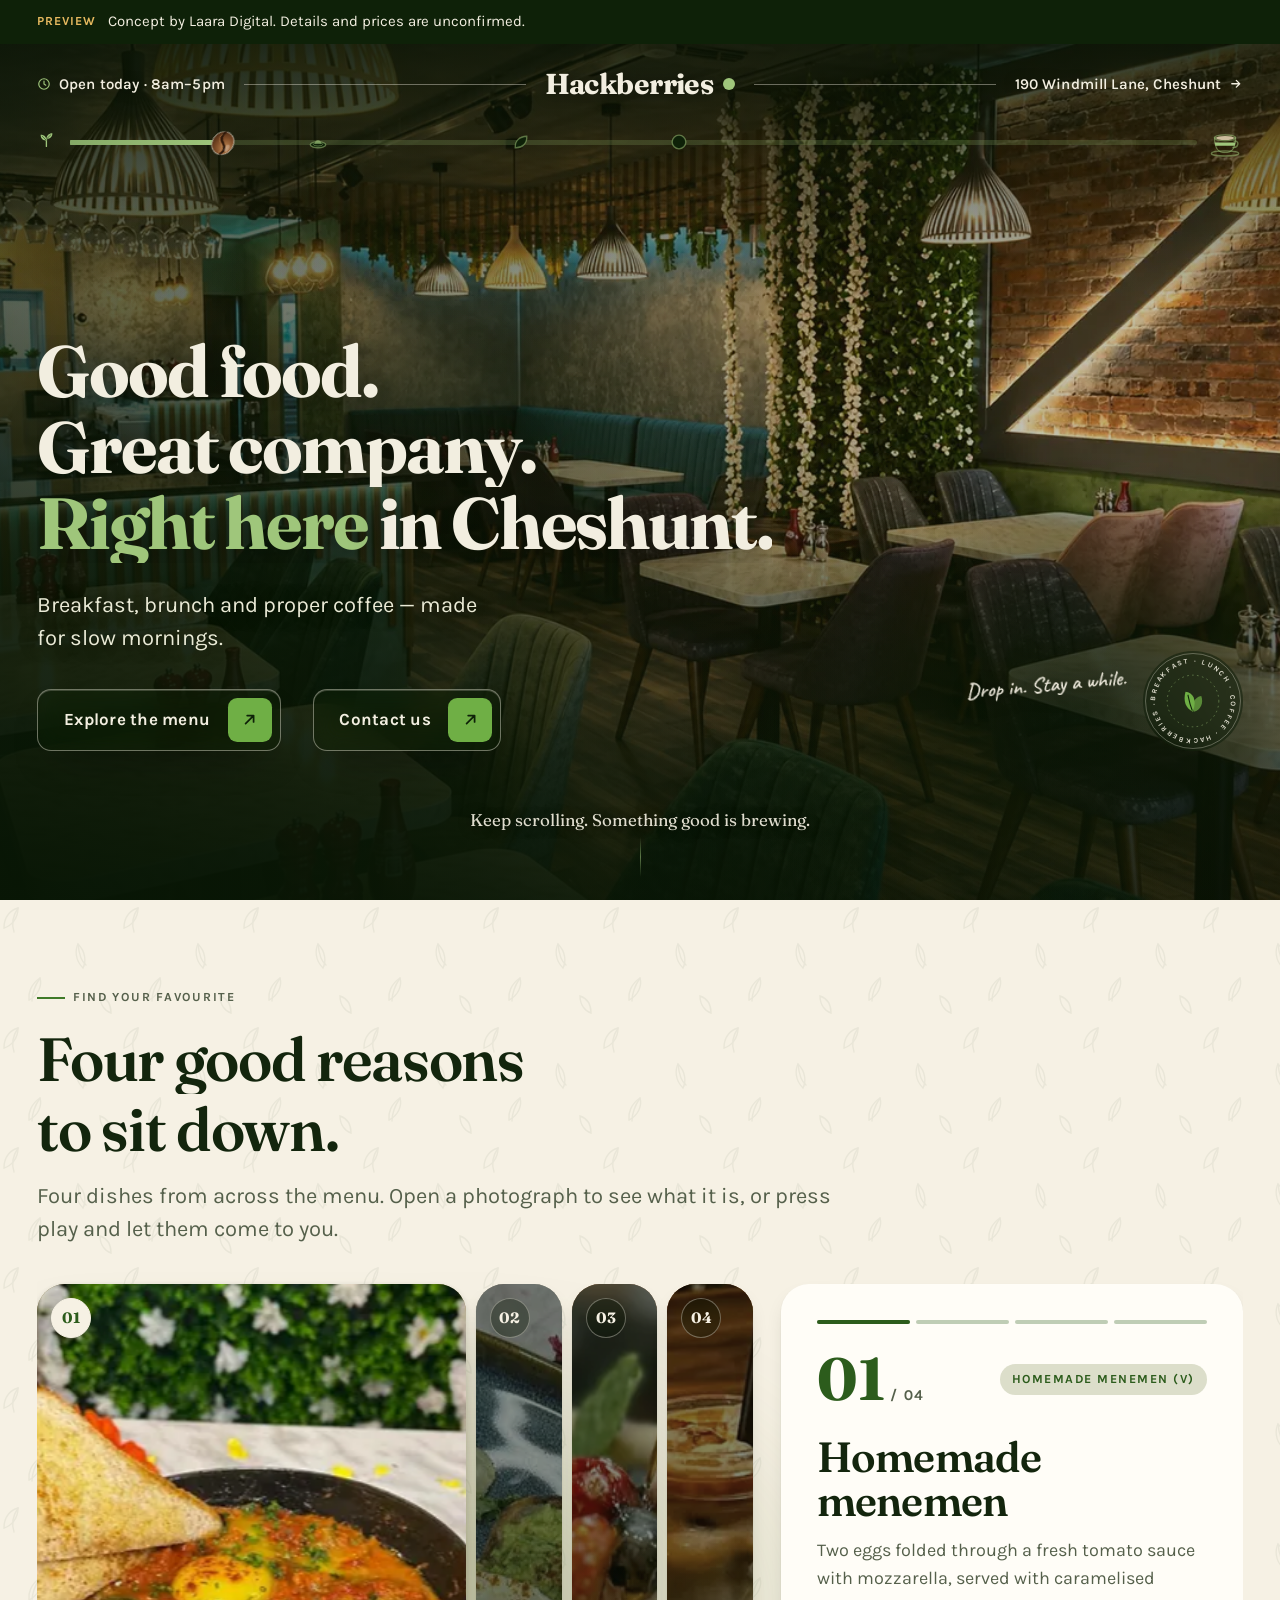
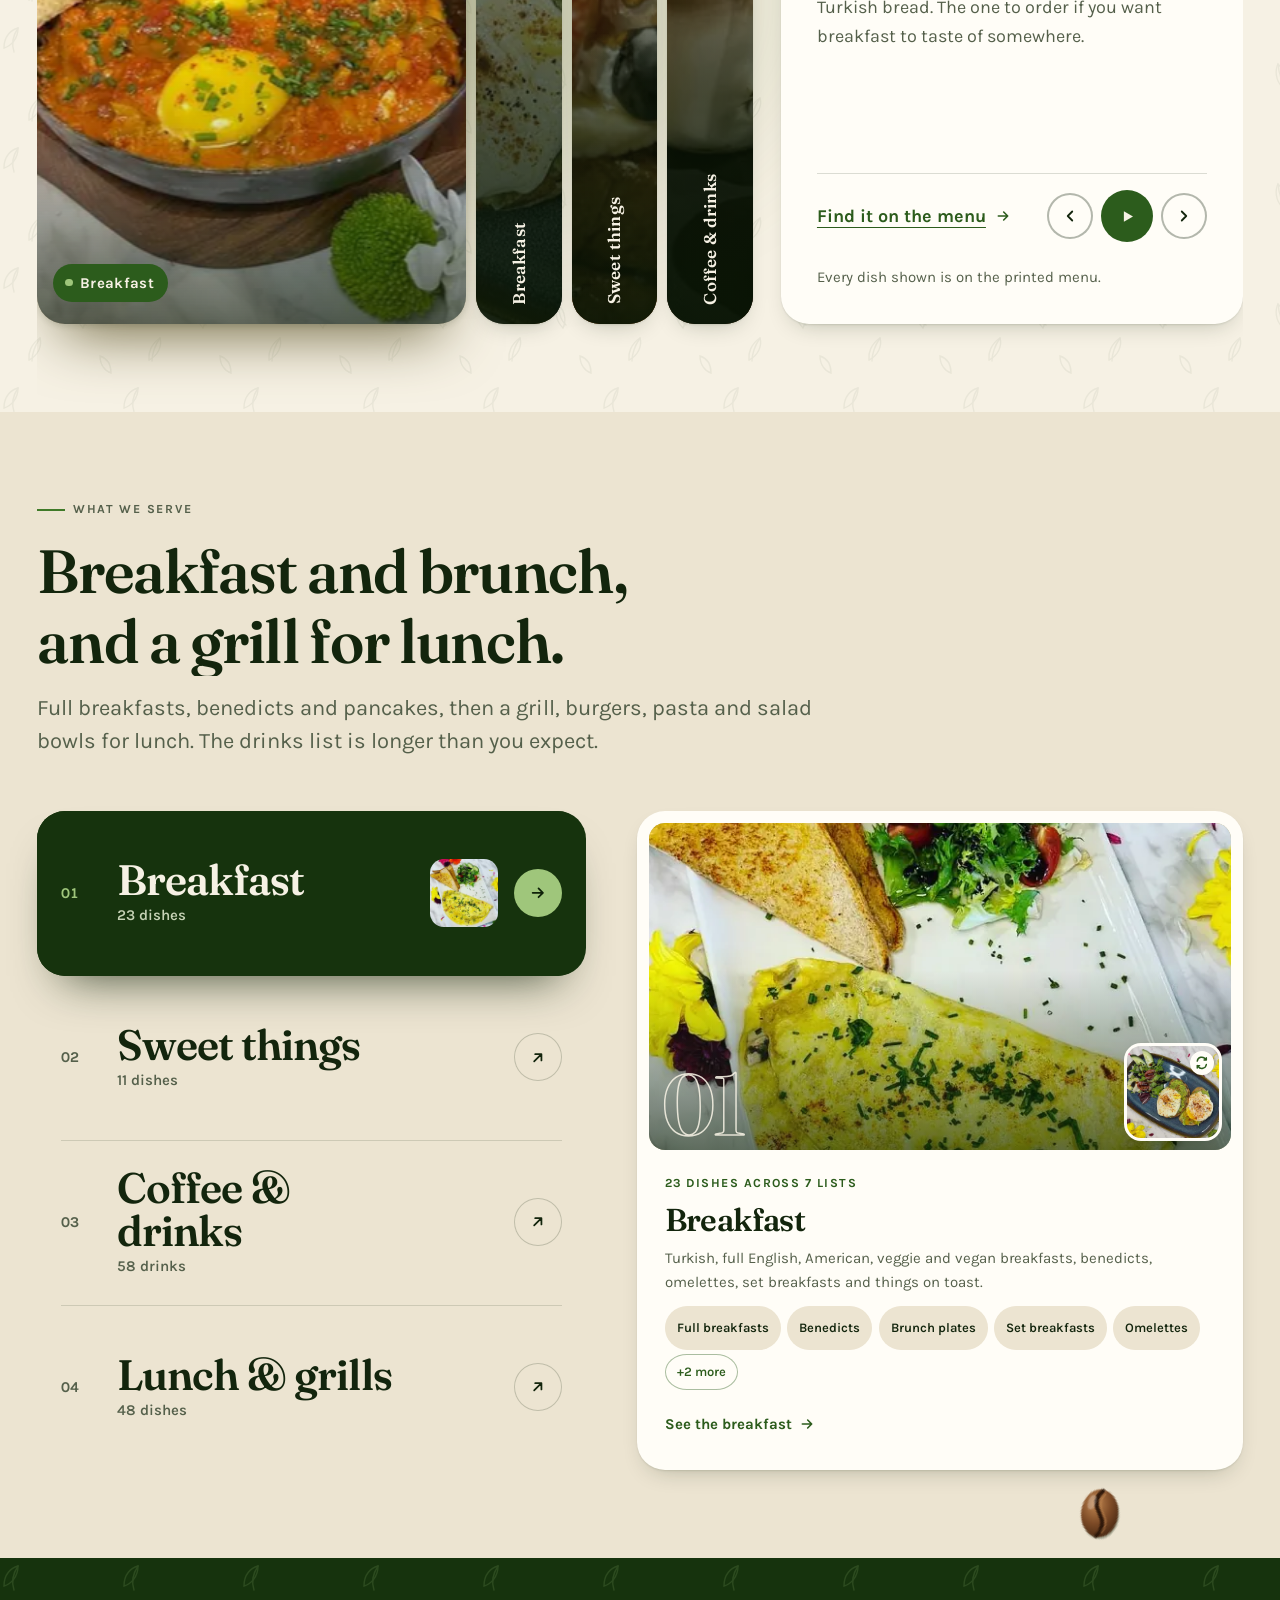
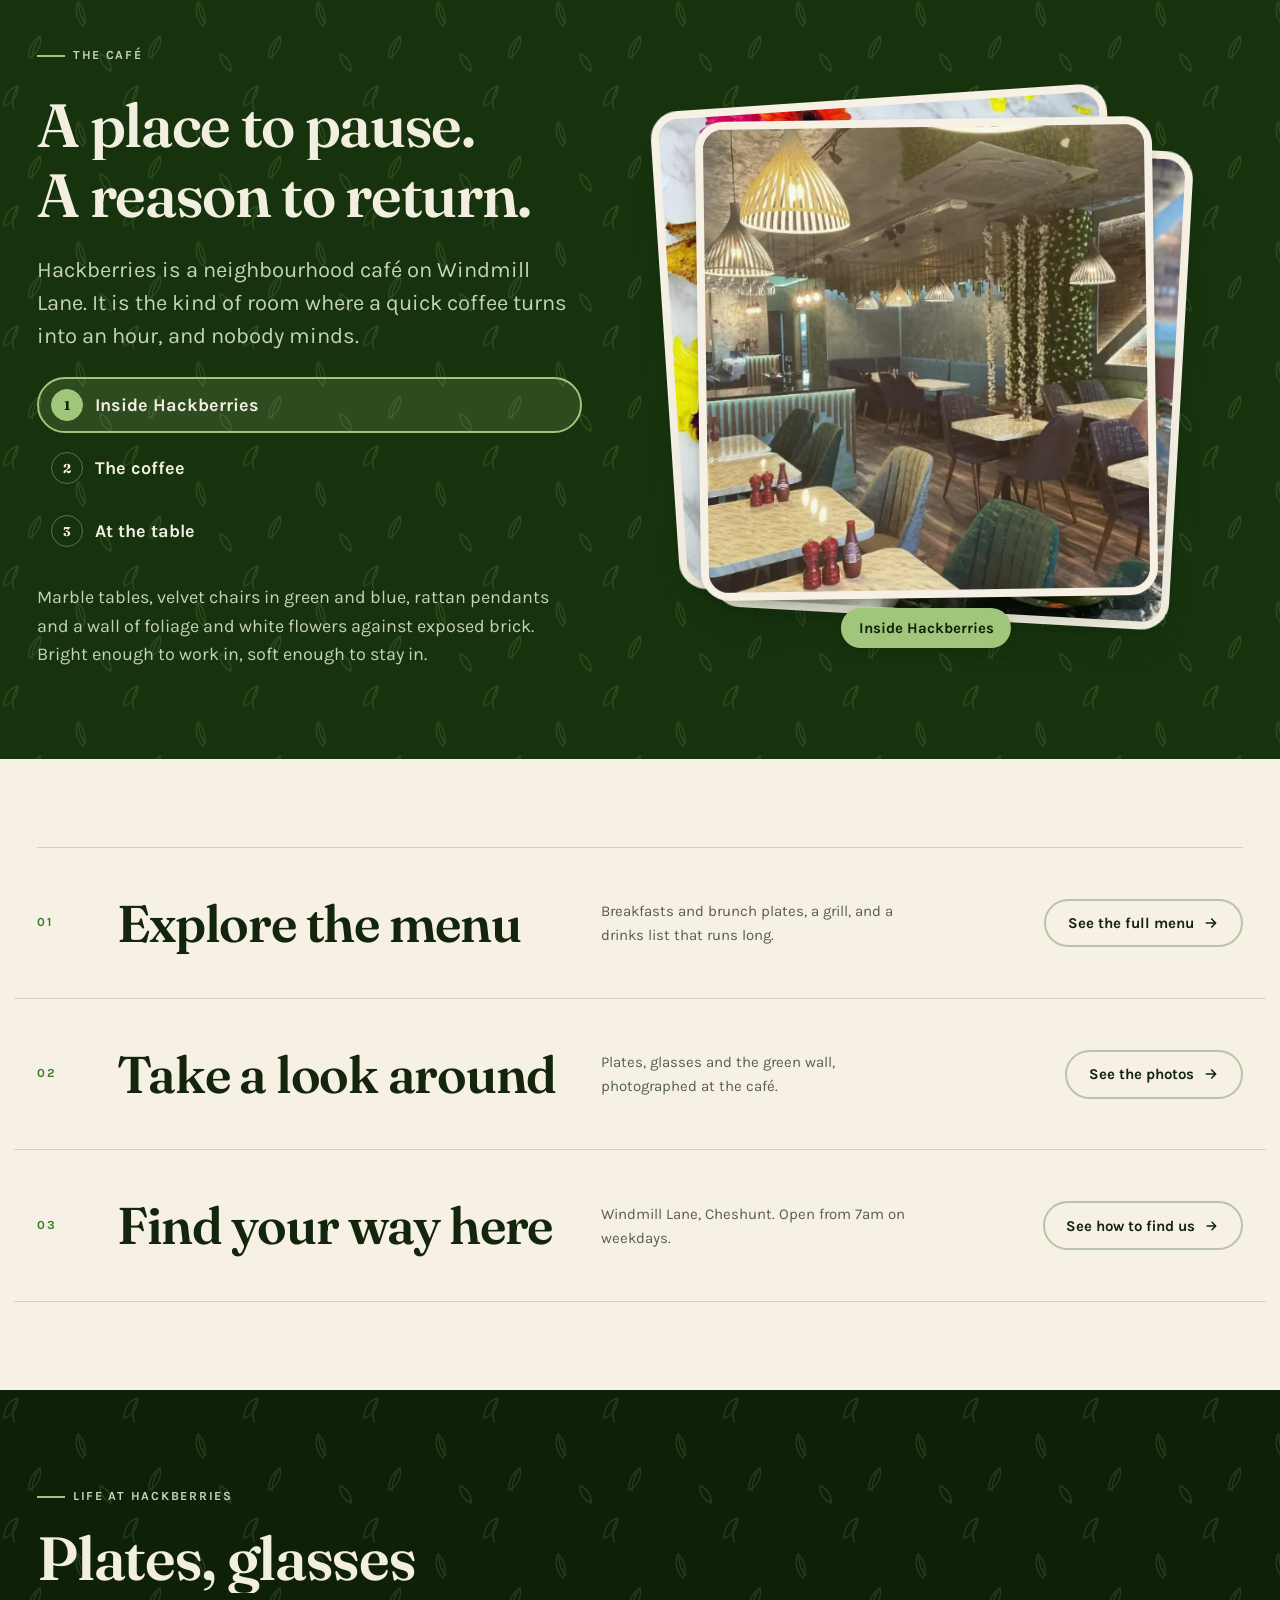
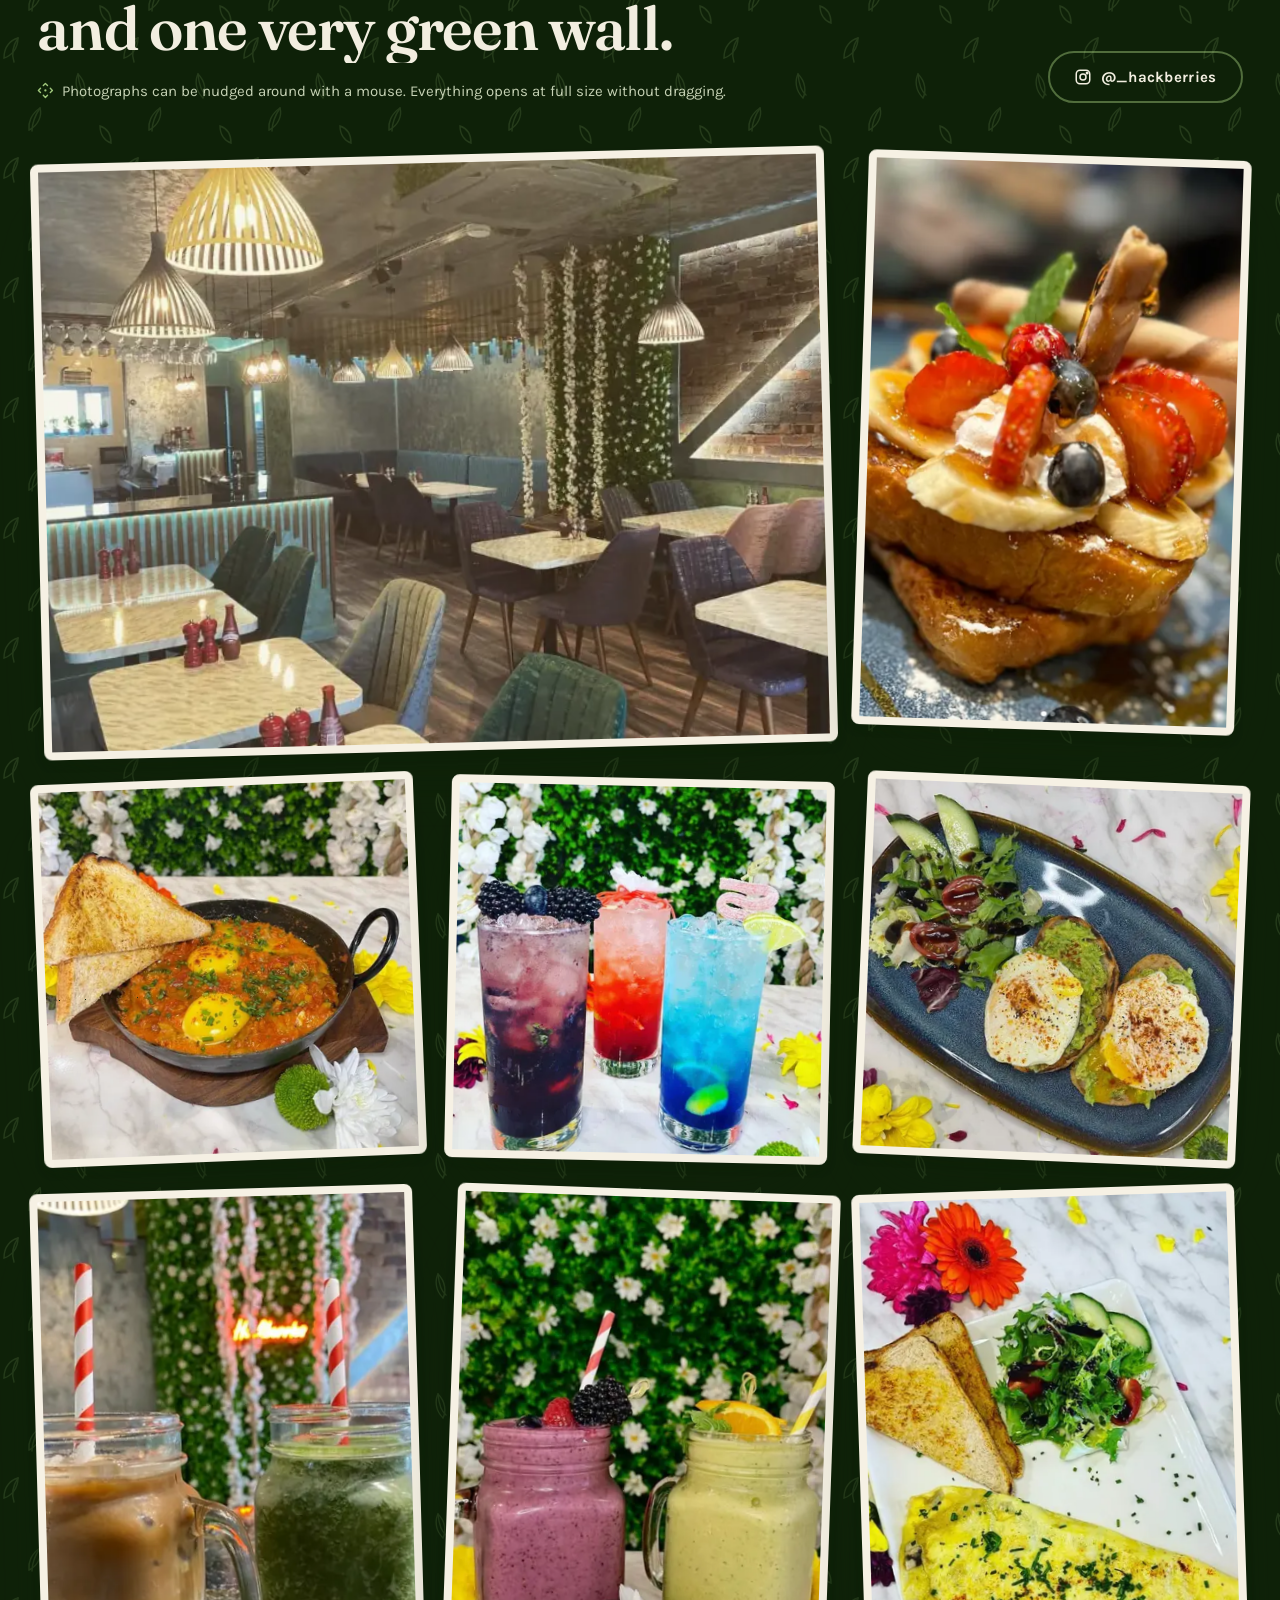
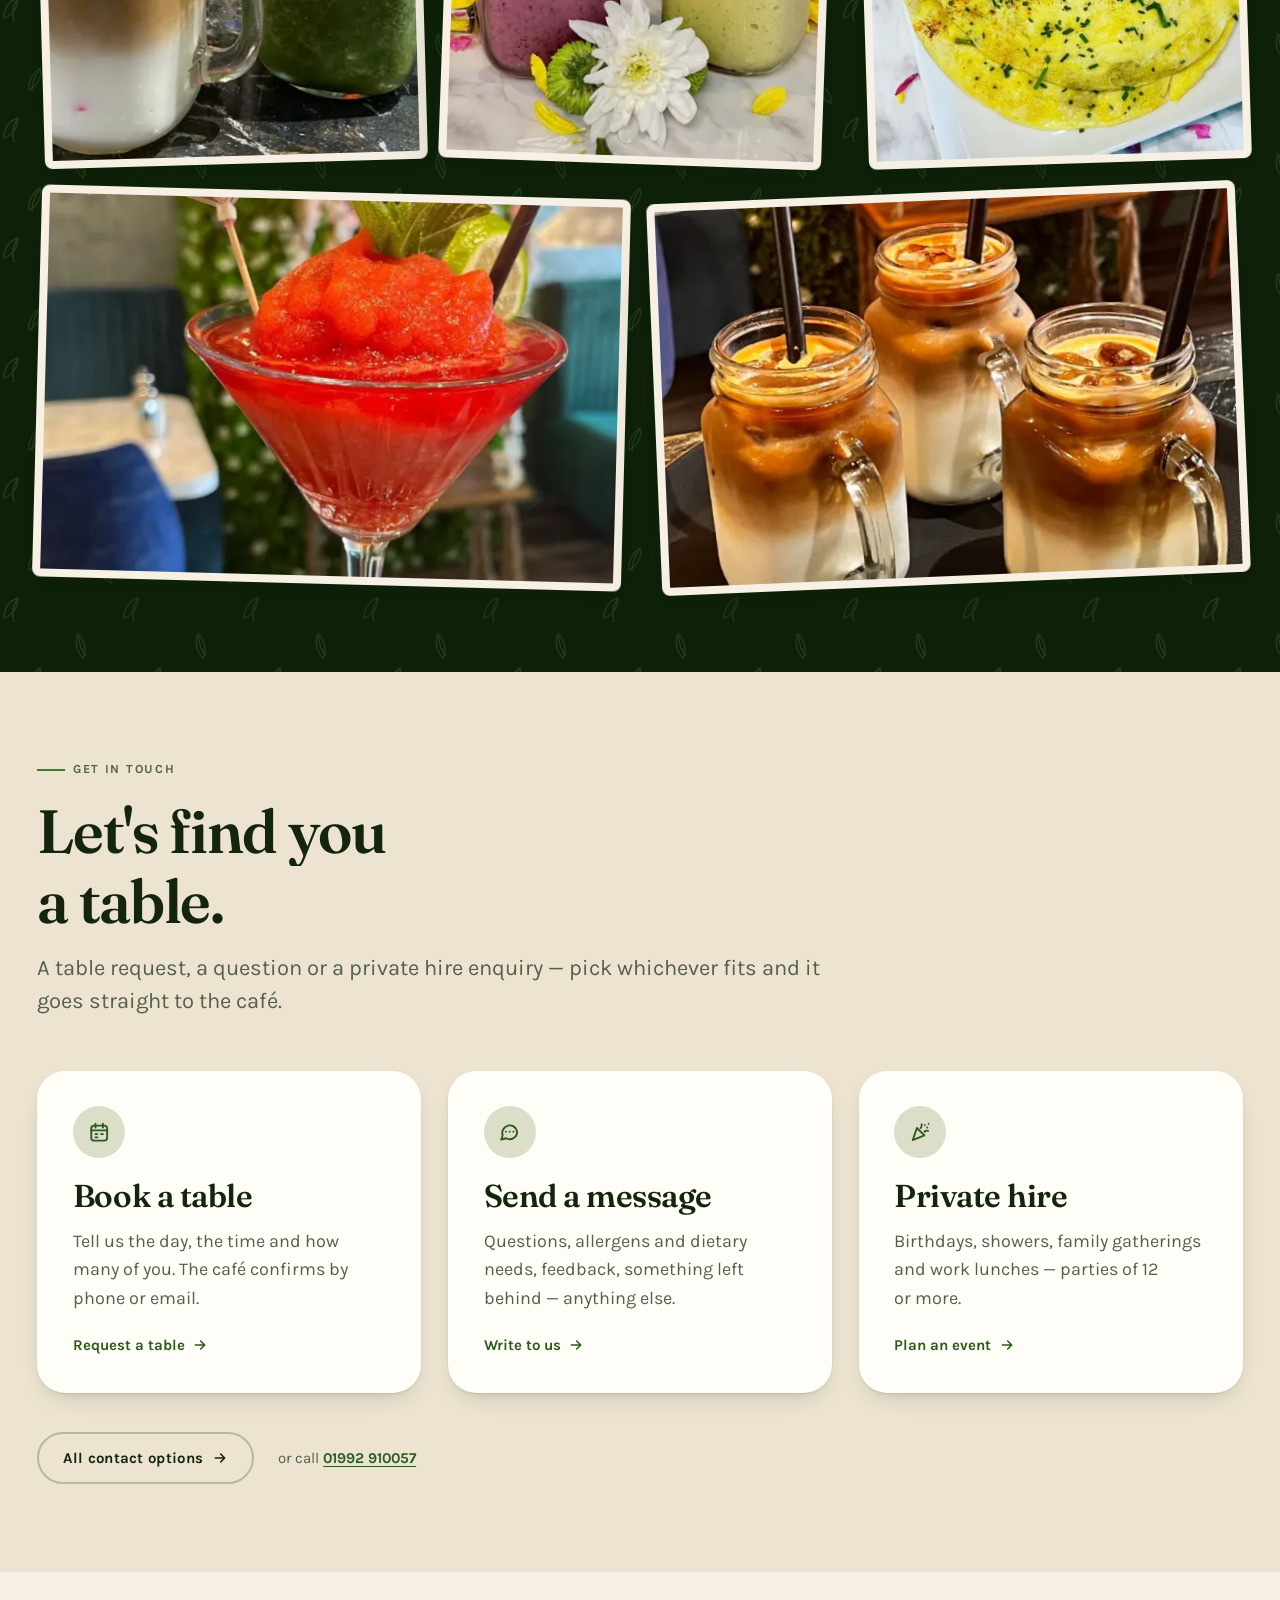
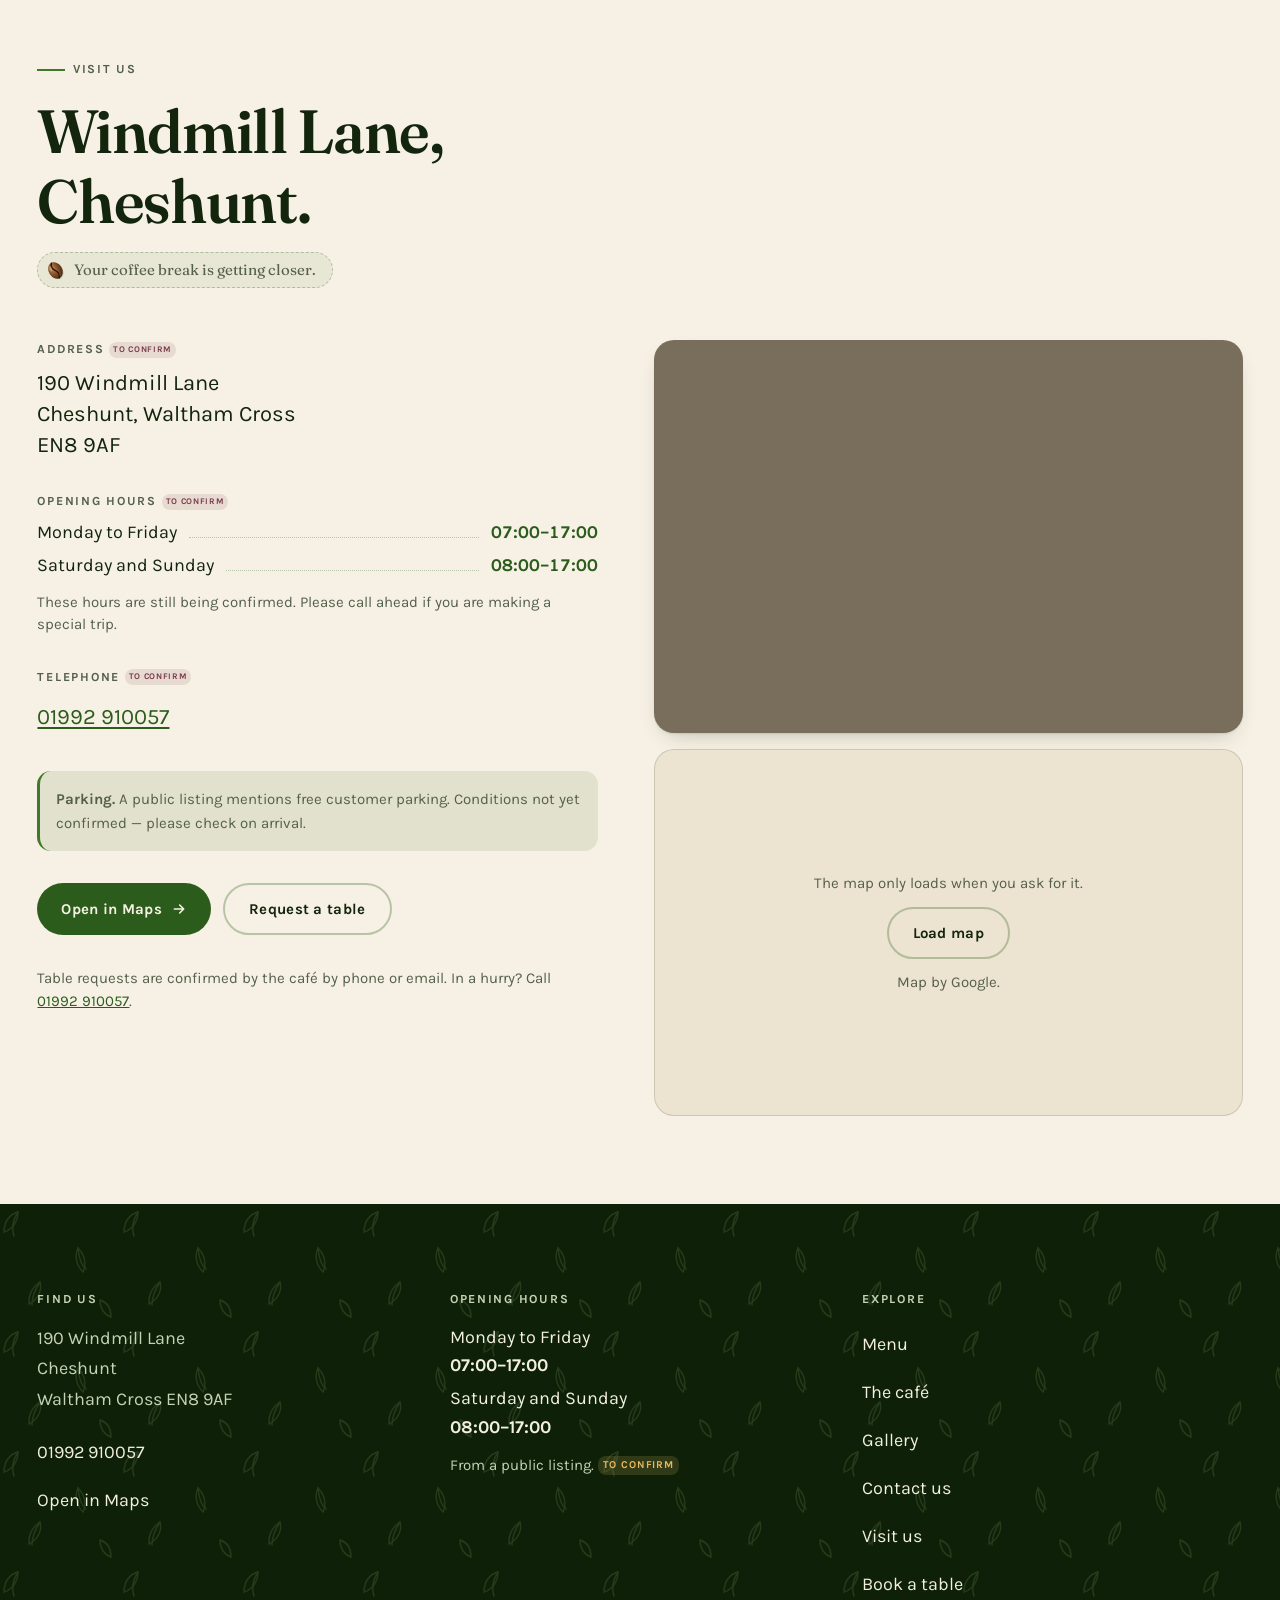
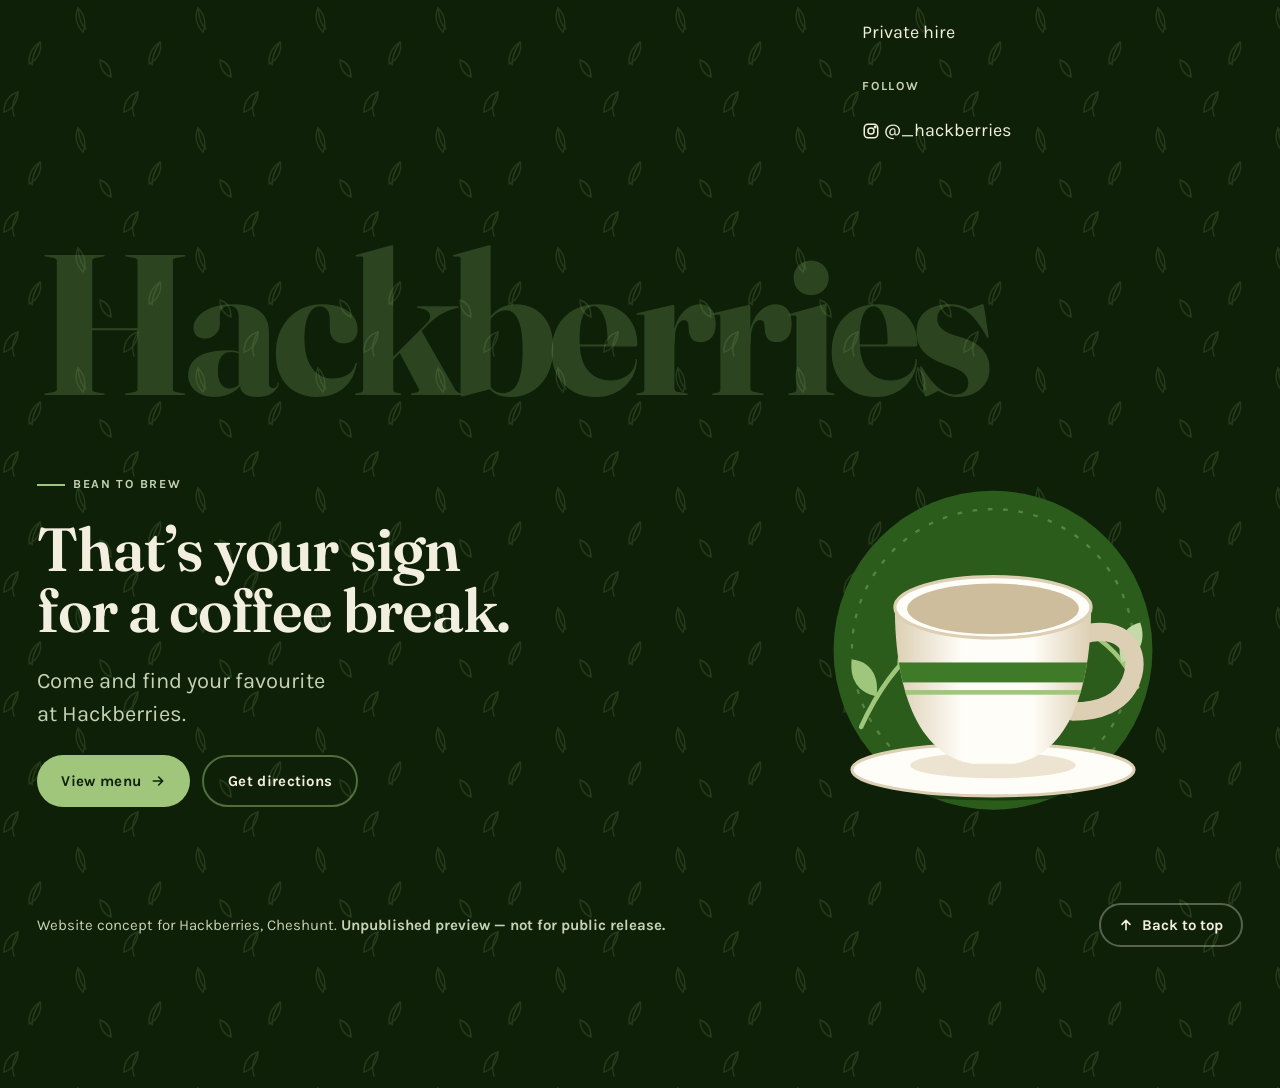
==== commit 4d7b8684: "Hackberries preview build: P0-P2 audit fixes and phone hero update" ====
--- a/index.html
+++ b/index.html
@@ -4,7 +4,7 @@
 <meta charset="utf-8">
 <meta name="viewport" content="width=device-width, initial-scale=1, viewport-fit=cover">
 <title>Hackberries — café and kitchen in Cheshunt</title>
-<meta name="description" content="Hackberries is a neighbourhood café on Windmill Lane, Cheshunt. Breakfast served all day, a full coffee list, grills, salads and cakes.">
+<meta name="description" content="Hackberries is a neighbourhood café on Windmill Lane, Cheshunt. Breakfast and brunch, a full coffee list, grills, salads and cakes.">
 
 <!-- Unpublished client concept. This must be reviewed deliberately before any
      real launch: remove the noindex and set STATUS.isPreview to false. -->
@@ -13,15 +13,17 @@
 <meta property="og:type" content="website">
 <meta property="og:site_name" content="Hackberries">
 <meta property="og:title" content="Hackberries — café and kitchen in Cheshunt">
-<meta property="og:description" content="Hackberries is a neighbourhood café on Windmill Lane, Cheshunt. Breakfast served all day, a full coffee list, grills, salads and cakes.">
-<meta property="og:image" content="media/dessert-french-toast-square-640.jpg">
-<meta property="og:image:width" content="640">
-<meta property="og:image:height" content="640">
-<meta property="og:image:alt" content="Two thick slices of French toast dusted with icing sugar, piled with banana, strawberries, blueberries, redcurrants, cream and wafer rolls, drizzled with syrup on a blue glazed plate.">
+<meta property="og:description" content="Hackberries is a neighbourhood café on Windmill Lane, Cheshunt. Breakfast and brunch, a full coffee list, grills, salads and cakes.">
+<meta property="og:url" content="https://laaradigital.co.uk/hackberries-demo/">
+<meta property="og:image" content="https://laaradigital.co.uk/hackberries-demo/media/venue-hero-share-1200.jpg">
+<meta property="og:image:width" content="1200">
+<meta property="og:image:height" content="630">
+<meta property="og:image:alt" content="Inside Hackberries: rattan pendant lights over marble tables, velvet chairs, and a foliage wall hung with white flowers beside exposed brick.">
 <meta name="twitter:card" content="summary_large_image">
 <meta name="theme-color" content="#0e2108">
 
 <link rel="icon" href="favicon.svg" type="image/svg+xml">
+<link rel="apple-touch-icon" href="apple-touch-icon.png">
 
 <link rel="preload" as="font" type="font/woff2" href="fonts/fraunces-latin.woff2" crossorigin>
 <link rel="preload" as="font" type="font/woff2" href="fonts/karla-latin.woff2" crossorigin>
@@ -52,7 +54,7 @@
   <div class="shell header-bar">
     <div class="header-side header-side-start">
       <p class="header-hours" id="header-hours" data-hours="[[[1,2,3,4,5],&quot;7am&quot;,&quot;5pm&quot;],[[6,0],&quot;8am&quot;,&quot;5pm&quot;]]">
-        <svg class="icon-clock" viewBox="0 0 24 24" fill="none" stroke="currentColor" stroke-width="2" stroke-linecap="round" stroke-linejoin="round" aria-hidden="true" width="14" height="14"><circle cx="12" cy="12" r="9"/><path d="M12 7v5l3 2"/></svg><span data-hours-text>Open daily · until 5pm</span>
+        <svg class="icon-clock" viewBox="0 0 24 24" fill="none" stroke="currentColor" stroke-width="2" stroke-linecap="round" stroke-linejoin="round" aria-hidden="true" width="14" height="14"><circle cx="12" cy="12" r="9"/><path d="M12 7v5l3 2"/></svg><span data-hours-text><span class="hours-lead">Open daily · </span>until 5pm</span>
       </p>
       <span class="header-rule" aria-hidden="true"></span>
     </div>
@@ -67,7 +69,7 @@
       <button class="menu-toggle" type="button" id="menu-toggle"
               aria-expanded="false" aria-controls="nav-panel">
         <span class="bars" aria-hidden="true"><i></i><i></i><i></i></span>
-        <span class="label">Menu</span>
+        <span class="label">Explore</span>
       </button>
     </div>
   </div>
@@ -217,7 +219,7 @@
         <span class="line" style="--i:2"><span><em>Right here</em> in Cheshunt.</span></span>
       </h1>
       <p class="hero-lead">
-        Breakfast, brunch and proper coffee&nbsp;— made for slow mornings and good&nbsp;company.
+        Breakfast, brunch and proper coffee&nbsp;— made for slow&nbsp;mornings.
       </p>
       <div class="hero-actions">
         <a class="cta-glass" href="menu.html">
@@ -226,14 +228,15 @@
             <svg viewBox="0 0 24 24" fill="none" stroke="currentColor" stroke-width="2.2" stroke-linecap="round" stroke-linejoin="round" focusable="false"><path d="M7 17 17 7M9 7h8v8"/></svg>
           </span>
         </a>
-        <a class="cta-glass hero-contact" href="contact.html">
+        <a class="cta-glass hero-contact" href="#contact-us">
           <span class="cta-glass-label">Contact us</span>
           <span class="cta-glass-icon" aria-hidden="true">
             <svg viewBox="0 0 24 24" fill="none" stroke="currentColor" stroke-width="2.2" stroke-linecap="round" stroke-linejoin="round" focusable="false"><path d="M7 17 17 7M9 7h8v8"/></svg>
           </span>
         </a>
-        <!-- Phones and tablets only: there, the header has no room for the
-             address, so this is the first viewport's single location link. -->
+        <!-- Tablets only: there, the header has no room for the
+             address, so this is the first viewport's single location link.
+             Hidden on phones by components.css. -->
         <a class="hero-findus" href="#visit">Find us <svg class="arrow" viewBox="0 0 24 24" fill="none" stroke="currentColor" stroke-width="2.4" stroke-linecap="round" stroke-linejoin="round" aria-hidden="true" width="16" height="16"><path d="M5 12h13M13 6l6 6-6 6"/></svg></a>
       </div>
     </div>
@@ -251,7 +254,7 @@
         <circle class="hero-stamp-edge" cx="60" cy="60" r="57"></circle>
         <g class="hero-stamp-ring">
           <text font-size="8.6" letter-spacing="2.2" font-family="Karla, sans-serif" font-weight="700">
-            <textPath href="#hero-stamp-path" startOffset="0" textLength="282">BREAKFAST SERVED ALL DAY · HACKBERRIES · </textPath>
+            <textPath href="#hero-stamp-path" startOffset="0" textLength="282">BREAKFAST · LUNCH · COFFEE · HACKBERRIES · </textPath>
           </text>
         </g>
         <circle class="hero-stamp-inner" cx="60" cy="60" r="31"></circle>
@@ -291,7 +294,7 @@
         <span class="line"><span>to sit down.</span></span>
       </h2>
       <p class="lead muted prose">
-        One dish from each corner of the menu. Open a photograph to see what
+        Four dishes from across the menu. Open a photograph to see what
         it is, or press play and let them come to you.
       </p>
     </div>
@@ -311,7 +314,7 @@
           <span class="fav-glare" aria-hidden="true"></span>
           <span class="fav-num" aria-hidden="true">01</span>
           <span class="fav-side" aria-hidden="true">Breakfast</span>
-          <span class="fav-tag">Breakfast</span>
+          <span class="fav-tag">Breakfast</span><span class="visually-hidden">: Homemade menemen</span>
           <span class="fav-bar" aria-hidden="true"><i></i></span>
         </button>
         <button class="fav-slat" type="button" role="tab" id="sc-tab-avocado"
@@ -323,8 +326,8 @@
           <span class="fav-shade" aria-hidden="true"></span>
           <span class="fav-glare" aria-hidden="true"></span>
           <span class="fav-num" aria-hidden="true">02</span>
-          <span class="fav-side" aria-hidden="true">Brunch</span>
-          <span class="fav-tag">Brunch</span>
+          <span class="fav-side" aria-hidden="true">Breakfast</span>
+          <span class="fav-tag">Breakfast</span><span class="visually-hidden">: Egg &amp; avocado toast</span>
           <span class="fav-bar" aria-hidden="true"><i></i></span>
         </button>
         <button class="fav-slat" type="button" role="tab" id="sc-tab-french-toast"
@@ -336,8 +339,8 @@
           <span class="fav-shade" aria-hidden="true"></span>
           <span class="fav-glare" aria-hidden="true"></span>
           <span class="fav-num" aria-hidden="true">03</span>
-          <span class="fav-side" aria-hidden="true">Sweet treats</span>
-          <span class="fav-tag">Sweet treats</span>
+          <span class="fav-side" aria-hidden="true">Sweet things</span>
+          <span class="fav-tag">Sweet things</span><span class="visually-hidden">: French toast</span>
           <span class="fav-bar" aria-hidden="true"><i></i></span>
         </button>
         <button class="fav-slat" type="button" role="tab" id="sc-tab-iced-latte"
@@ -349,8 +352,8 @@
           <span class="fav-shade" aria-hidden="true"></span>
           <span class="fav-glare" aria-hidden="true"></span>
           <span class="fav-num" aria-hidden="true">04</span>
-          <span class="fav-side" aria-hidden="true">Coffee</span>
-          <span class="fav-tag">Coffee</span>
+          <span class="fav-side" aria-hidden="true">Coffee &amp; drinks</span>
+          <span class="fav-tag">Coffee &amp; drinks</span><span class="visually-hidden">: Iced latte</span>
           <span class="fav-bar" aria-hidden="true"><i></i></span>
         </button>
       </div>
@@ -375,7 +378,7 @@
         </div>
 
         <div class="fav-actions">
-          <a class="fav-link swap" style="--i:3" href="menu.html#breakfast" data-sc-link>
+          <a class="fav-link swap" style="--i:3" href="menu.html#brunch-plates--homemade-menemen" data-sc-link>
             Find it on the menu <svg class="arrow" viewBox="0 0 24 24" fill="none" stroke="currentColor" stroke-width="2.4" stroke-linecap="round" stroke-linejoin="round" aria-hidden="true" width="16" height="16"><path d="M5 12h13M13 6l6 6-6 6"/></svg>
           </a>
           <div class="fav-controls">
@@ -402,7 +405,7 @@
       </li>
       <li>
         <h3>Egg &amp; avocado toast</h3>
-        <p class="muted small">Two poached eggs on sourdough with crushed avocado and a mixed salad. The quiet, reliable one — and the plate it arrives on is half the reason people photograph it.</p>
+        <p class="muted small">Two poached eggs on sourdough with mashed avocado and a mixed salad. The lighter way to start, here on a deep blue glazed plate.</p>
       </li>
       <li>
         <h3>French toast</h3>
@@ -420,12 +423,12 @@
     <div class="section-head" data-reveal="drop">
       <p class="eyebrow">What we serve</p>
       <h2 id="menu-preview-h" data-lines>
-        <span class="line"><span>Breakfast until close,</span></span>
-        <span class="line"><span>and a great deal after it.</span></span>
+        <span class="line"><span>Breakfast and brunch,</span></span>
+        <span class="line"><span>and a grill for lunch.</span></span>
       </h2>
       <p class="lead muted prose">
-        The kitchen runs breakfast all day, then a grill, burgers, pasta and
-        salad bowls alongside it. The drinks list is longer than you expect.
+        Full breakfasts, benedicts and pancakes, then a grill, burgers, pasta and salad bowls for lunch.
+        The drinks list is longer than you expect.
       </p>
     </div>
 
@@ -440,7 +443,7 @@
      width="637" height="637" alt="" loading="lazy"
      decoding="async"></picture></span>
           <span class="serve-tab-name">Breakfast</span>
-          <span class="serve-tab-meta">50 dishes</span>
+          <span class="serve-tab-meta">23 dishes</span>
           <span class="serve-tab-go" aria-hidden="true"><svg class="arrow" viewBox="0 0 24 24" fill="none" stroke="currentColor" stroke-width="2.4" stroke-linecap="round" stroke-linejoin="round" aria-hidden="true" width="16" height="16"><path d="M5 12h13M13 6l6 6-6 6"/></svg></span>
         </button>
         <button class="serve-tab" type="button" role="tab" id="sv-tab-sweet"
@@ -464,7 +467,7 @@
      width="637" height="637" alt="" loading="lazy"
      decoding="async"></picture></span>
           <span class="serve-tab-name">Coffee &amp; drinks</span>
-          <span class="serve-tab-meta">58 dishes</span>
+          <span class="serve-tab-meta">58 drinks</span>
           <span class="serve-tab-go" aria-hidden="true"><svg class="arrow" viewBox="0 0 24 24" fill="none" stroke="currentColor" stroke-width="2.4" stroke-linecap="round" stroke-linejoin="round" aria-hidden="true" width="16" height="16"><path d="M5 12h13M13 6l6 6-6 6"/></svg></span>
         </button>
         <button class="serve-tab" type="button" role="tab" id="sv-tab-lunch"
@@ -476,7 +479,7 @@
      width="1122" height="1122" alt="" loading="lazy"
      decoding="async"></picture></span>
           <span class="serve-tab-name">Lunch &amp; grills</span>
-          <span class="serve-tab-meta">53 dishes</span>
+          <span class="serve-tab-meta">48 dishes</span>
           <span class="serve-tab-go" aria-hidden="true"><svg class="arrow" viewBox="0 0 24 24" fill="none" stroke="currentColor" stroke-width="2.4" stroke-linecap="round" stroke-linejoin="round" aria-hidden="true" width="16" height="16"><path d="M5 12h13M13 6l6 6-6 6"/></svg></span>
         </button>
       </div>
@@ -505,9 +508,9 @@
             </button>
         </div>
         <div class="serve-body">
-          <p class="serve-count"><strong>50</strong> dishes across 7 lists</p>
+          <p class="serve-count"><strong>23</strong> dishes across 7 lists</p>
           <h3 class="serve-name">Breakfast</h3>
-          <p class="serve-text">Served until close. Turkish, full English, American, veggie and vegan breakfasts, benedicts, omelettes, set breakfasts and things on toast.</p>
+          <p class="serve-text">Turkish, full English, American, veggie and vegan breakfasts, benedicts, omelettes, set breakfasts and things on toast.</p>
           <ul class="serve-lists" aria-label="Lists in breakfast"><li><a href="menu.html#breakfast">Full breakfasts</a></li><li><a href="menu.html#benedict-select">Benedicts</a></li><li><a href="menu.html#brunch-plates">Brunch plates</a></li><li><a href="menu.html#set-breakfast">Set breakfasts</a></li><li><a href="menu.html#omelettes">Omelettes</a></li><li><a class="is-more" href="menu.html#breakfast">+2 more</a></li></ul>
           <a class="serve-go" href="menu.html#breakfast">See the breakfast <svg class="arrow" viewBox="0 0 24 24" fill="none" stroke="currentColor" stroke-width="2.4" stroke-linecap="round" stroke-linejoin="round" aria-hidden="true" width="16" height="16"><path d="M5 12h13M13 6l6 6-6 6"/></svg></a>
         </div>
@@ -565,7 +568,7 @@
             </button>
         </div>
         <div class="serve-body">
-          <p class="serve-count"><strong>58</strong> dishes across 9 lists</p>
+          <p class="serve-count"><strong>58</strong> drinks across 9 lists</p>
           <h3 class="serve-name">Coffee &amp; drinks</h3>
           <p class="serve-text">A full coffee list, Turkish coffee and tea, herbal teas, frappés, milkshakes, protein shakes, fresh juice and smoothies — plus a bar list.</p>
           <ul class="serve-lists" aria-label="Lists in coffee &amp; drinks"><li><a href="menu.html#hot-drinks">Coffee &amp; tea</a></li><li><a href="menu.html#herbal-tea">Herbal tea</a></li><li><a href="menu.html#iced-coffee">Iced coffee</a></li><li><a href="menu.html#frappe">Frappé</a></li><li><a href="menu.html#milkshakes">Milkshakes</a></li><li><a class="is-more" href="menu.html#hot-drinks">+4 more</a></li></ul>
@@ -595,7 +598,7 @@
             </button>
         </div>
         <div class="serve-body">
-          <p class="serve-count"><strong>53</strong> dishes across 12 lists</p>
+          <p class="serve-count"><strong>48</strong> dishes across 12 lists</p>
           <h3 class="serve-name">Lunch &amp; grills</h3>
           <p class="serve-text">Lamb chops, shish, köfte, seabass and salmon from the grill. Burgers, panini, wraps, jacket potatoes, homemade pasta, soups and salad bowls.</p>
           <ul class="serve-lists" aria-label="Lists in lunch &amp; grills"><li><a href="menu.html#grills">Grills</a></li><li><a href="menu.html#burgers">Burgers</a></li><li><a href="menu.html#pasta">Homemade pasta</a></li><li><a href="menu.html#wraps">Wraps</a></li><li><a href="menu.html#panini">Panini</a></li><li><a class="is-more" href="menu.html#grills">+7 more</a></li></ul>
@@ -657,8 +660,8 @@
         <figure class="atmos-print" data-atmos-print="0"
              data-state="front"
              style="--ph:#796e5b">
-          <picture class="src"><source type="image/webp" srcset="media/venue-room-portrait-320.webp 320w, media/venue-room-portrait-462.webp 462w" sizes="(min-width: 64rem) 32rem, 88vw"><img src="media/venue-room-portrait-462.jpg" srcset="media/venue-room-portrait-320.jpg 320w, media/venue-room-portrait-462.jpg 462w" sizes="(min-width: 64rem) 32rem, 88vw"
-     width="462" height="578" alt="Inside Hackberries: marble-topped tables with green and blue velvet chairs and banquettes, rattan pendant lights, an exposed brick wall and a foliage wall hung with white flowers." loading="lazy"
+          <picture class="src"><source type="image/webp" srcset="media/venue-room-square-300.webp 300w, media/venue-room-square-480.webp 480w, media/venue-room-square-578.webp 578w" sizes="(min-width: 64rem) 32rem, 88vw"><img src="media/venue-room-square-480.jpg" srcset="media/venue-room-square-300.jpg 300w, media/venue-room-square-480.jpg 480w, media/venue-room-square-578.jpg 578w" sizes="(min-width: 64rem) 32rem, 88vw"
+     width="578" height="578" alt="Inside Hackberries: marble-topped tables with green and blue velvet chairs and banquettes, rattan pendant lights, an exposed brick wall and a foliage wall hung with white flowers." loading="lazy"
      decoding="async"></picture>
         </figure>
         <figure class="atmos-print" data-atmos-print="1"
@@ -691,7 +694,7 @@
       </span>
       <span class="row-index" aria-hidden="true">01</span>
       <span class="row-title">Explore the menu</span>
-      <span class="row-text">Breakfast until close, a grill, and a drinks list that runs long.</span>
+      <span class="row-text">Breakfasts and brunch plates, a grill, and a drinks list that runs long.</span>
       <span class="row-go">See the full menu <svg class="arrow" viewBox="0 0 24 24" fill="none" stroke="currentColor" stroke-width="2.4" stroke-linecap="round" stroke-linejoin="round" aria-hidden="true" width="16" height="16"><path d="M5 12h13M13 6l6 6-6 6"/></svg></span>
       <span class="row-preview" aria-hidden="true" data-row-preview
             style="--ph:#948153">
@@ -700,16 +703,16 @@
      decoding="async"></picture>
       </span>
     </a>
-    <a class="row-link" href="#the-cafe" data-row>
+    <a class="row-link" href="#gallery" data-row>
       <span class="row-thumb" style="--ph:#815139">
         <picture class="src"><source type="image/webp" srcset="media/drink-strawberry-thumb-120.webp 120w, media/drink-strawberry-thumb-240.webp 240w" sizes="3.5rem"><img src="media/drink-strawberry-thumb-240.jpg" srcset="media/drink-strawberry-thumb-120.jpg 120w, media/drink-strawberry-thumb-240.jpg 240w" sizes="3.5rem"
      width="240" height="240" alt="" loading="lazy"
      decoding="async"></picture>
       </span>
       <span class="row-index" aria-hidden="true">02</span>
-      <span class="row-title">Meet at Hackberries</span>
-      <span class="row-text">Two seats, two coffees, and no one hurrying you along.</span>
-      <span class="row-go">See the café <svg class="arrow" viewBox="0 0 24 24" fill="none" stroke="currentColor" stroke-width="2.4" stroke-linecap="round" stroke-linejoin="round" aria-hidden="true" width="16" height="16"><path d="M5 12h13M13 6l6 6-6 6"/></svg></span>
+      <span class="row-title">Take a look around</span>
+      <span class="row-text">Plates, glasses and the green wall, photographed at the café.</span>
+      <span class="row-go">See the photos <svg class="arrow" viewBox="0 0 24 24" fill="none" stroke="currentColor" stroke-width="2.4" stroke-linecap="round" stroke-linejoin="round" aria-hidden="true" width="16" height="16"><path d="M5 12h13M13 6l6 6-6 6"/></svg></span>
       <span class="row-preview" aria-hidden="true" data-row-preview
             style="--ph:#815139">
         <picture class="src"><source type="image/webp" srcset="media/drink-strawberry-portrait-320.webp 320w, media/drink-strawberry-portrait-520.webp 520w, media/drink-strawberry-portrait-627.webp 627w" sizes="8.5rem"><img src="media/drink-strawberry-portrait-520.jpg" srcset="media/drink-strawberry-portrait-320.jpg 320w, media/drink-strawberry-portrait-520.jpg 520w, media/drink-strawberry-portrait-627.jpg 627w" sizes="8.5rem"
@@ -725,8 +728,8 @@
       </span>
       <span class="row-index" aria-hidden="true">03</span>
       <span class="row-title">Find your way here</span>
-      <span class="row-text">Windmill Lane, Cheshunt. Open from seven on weekdays.</span>
-      <span class="row-go">Get directions <svg class="arrow" viewBox="0 0 24 24" fill="none" stroke="currentColor" stroke-width="2.4" stroke-linecap="round" stroke-linejoin="round" aria-hidden="true" width="16" height="16"><path d="M5 12h13M13 6l6 6-6 6"/></svg></span>
+      <span class="row-text">Windmill Lane, Cheshunt. Open from 7am on weekdays.</span>
+      <span class="row-go">See how to find us <svg class="arrow" viewBox="0 0 24 24" fill="none" stroke="currentColor" stroke-width="2.4" stroke-linecap="round" stroke-linejoin="round" aria-hidden="true" width="16" height="16"><path d="M5 12h13M13 6l6 6-6 6"/></svg></span>
       <span class="row-preview" aria-hidden="true" data-row-preview
             style="--ph:#796e5b">
         <picture class="src"><source type="image/webp" srcset="media/venue-room-portrait-320.webp 320w, media/venue-room-portrait-462.webp 462w" sizes="8.5rem"><img src="media/venue-room-portrait-462.jpg" srcset="media/venue-room-portrait-320.jpg 320w, media/venue-room-portrait-462.jpg 462w" sizes="8.5rem"
@@ -744,8 +747,8 @@
       <div class="stack">
         <p class="eyebrow">Life at Hackberries</p>
         <h2 id="gallery-h" data-lines>
-          <span class="line"><span>Ten photographs,</span></span>
-          <span class="line"><span>one very green wall.</span></span>
+          <span class="line"><span>Plates, glasses</span></span>
+          <span class="line"><span>and one very green wall.</span></span>
         </h2>
         <p class="collage-hint" id="collage-hint">
           <svg viewBox="0 0 24 24" fill="none" stroke="currentColor" stroke-width="2" stroke-linecap="round" stroke-linejoin="round" aria-hidden="true"><path d="M5 9l-3 3 3 3M19 9l3 3-3 3M9 5l3-3 3 3M9 19l3 3 3-3"/><circle cx="12" cy="12" r="1.6" fill="currentColor" stroke="none"/></svg>
@@ -766,90 +769,90 @@
              style="--cols:4;--ar:4 / 3;--tilt:-1.4deg;--ph:#796e5b">
         <button type="button" data-lightbox-open="0">
           <picture class="src"><source type="image/webp" srcset="media/venue-room-landscape-420.webp 420w, media/venue-room-landscape-640.webp 640w, media/venue-room-landscape-757.webp 757w" sizes="(min-width: 64rem) 59vw, (min-width: 48rem) 30vw, 46vw"><img src="media/venue-room-landscape-640.jpg" srcset="media/venue-room-landscape-420.jpg 420w, media/venue-room-landscape-640.jpg 640w, media/venue-room-landscape-757.jpg 757w" sizes="(min-width: 64rem) 59vw, (min-width: 48rem) 30vw, 46vw"
-     width="757" height="505" alt="Inside Hackberries: marble-topped tables with green and blue velvet chairs and banquettes, rattan pendant lights, an exposed brick wall and a foliage wall hung with white flowers." loading="lazy"
-     decoding="async"></picture>
-          <span class="visually-hidden">Open larger: Inside Hackberries: marble-topped tables with green and blue…</span>
+     width="757" height="505" alt="" loading="lazy"
+     decoding="async"></picture>
+          <span class="visually-hidden">Open photo 1 of 10: Inside Hackberries</span>
         </button>
       </figure>
       <figure class="print" data-print="1"
              style="--cols:2;--ar:2 / 3;--tilt:1.8deg;--ph:#8e5e37">
         <button type="button" data-lightbox-open="1">
           <picture class="src"><source type="image/webp" srcset="media/dessert-french-toast-portrait-320.webp 320w, media/dessert-french-toast-portrait-520.webp 520w, media/dessert-french-toast-portrait-626.webp 626w" sizes="(min-width: 64rem) 29vw, (min-width: 48rem) 30vw, 46vw"><img src="media/dessert-french-toast-portrait-520.jpg" srcset="media/dessert-french-toast-portrait-320.jpg 320w, media/dessert-french-toast-portrait-520.jpg 520w, media/dessert-french-toast-portrait-626.jpg 626w" sizes="(min-width: 64rem) 29vw, (min-width: 48rem) 30vw, 46vw"
-     width="626" height="783" alt="Two thick slices of French toast dusted with icing sugar, piled with banana, strawberries, blueberries, redcurrants, cream and wafer rolls, drizzled with syrup on a blue glazed plate." loading="lazy"
-     decoding="async"></picture>
-          <span class="visually-hidden">Open larger: Two thick slices of French toast dusted with icing sugar, pi…</span>
+     width="626" height="783" alt="" loading="lazy"
+     decoding="async"></picture>
+          <span class="visually-hidden">Open photo 2 of 10: French toast</span>
         </button>
       </figure>
       <figure class="print" data-print="2"
              style="--cols:2;--ar:1 / 1;--tilt:-2.2deg;--ph:#948153">
         <button type="button" data-lightbox-open="2">
           <picture class="src"><source type="image/webp" srcset="media/food-menemen-square-300.webp 300w, media/food-menemen-square-480.webp 480w, media/food-menemen-square-637.webp 637w" sizes="(min-width: 64rem) 29vw, (min-width: 48rem) 30vw, 46vw"><img src="media/food-menemen-square-480.jpg" srcset="media/food-menemen-square-300.jpg 300w, media/food-menemen-square-480.jpg 480w, media/food-menemen-square-637.jpg 637w" sizes="(min-width: 64rem) 29vw, (min-width: 48rem) 30vw, 46vw"
-     width="637" height="637" alt="A cast-iron pan of eggs cooked in tomato and pepper sauce, scattered with chives, served on a wooden board with toasted bread, in front of the café’s foliage and white-flower wall." loading="lazy"
-     decoding="async"></picture>
-          <span class="visually-hidden">Open larger: A cast-iron pan of eggs cooked in tomato and pepper sauce, s…</span>
+     width="637" height="637" alt="" loading="lazy"
+     decoding="async"></picture>
+          <span class="visually-hidden">Open photo 3 of 10: Menemen</span>
         </button>
       </figure>
       <figure class="print" data-print="3"
              style="--cols:2;--ar:1 / 1;--tilt:1.2deg;--ph:#7e887f">
         <button type="button" data-lightbox-open="3">
           <picture class="src"><source type="image/webp" srcset="media/drink-coolers-square-300.webp 300w, media/drink-coolers-square-480.webp 480w, media/drink-coolers-square-637.webp 637w" sizes="(min-width: 64rem) 29vw, (min-width: 48rem) 30vw, 46vw"><img src="media/drink-coolers-square-480.jpg" srcset="media/drink-coolers-square-300.jpg 300w, media/drink-coolers-square-480.jpg 480w, media/drink-coolers-square-637.jpg 637w" sizes="(min-width: 64rem) 29vw, (min-width: 48rem) 30vw, 46vw"
-     width="637" height="637" alt="Three tall iced drinks side by side — a dark berry one topped with blackberries, a red one, and a bright blue one with lime and a sour sweet garnish — against the café’s white-flower wall." loading="lazy"
-     decoding="async"></picture>
-          <span class="visually-hidden">Open larger: Three tall iced drinks side by side — a dark berry one toppe…</span>
+     width="637" height="637" alt="" loading="lazy"
+     decoding="async"></picture>
+          <span class="visually-hidden">Open photo 4 of 10: Three iced drinks</span>
         </button>
       </figure>
       <figure class="print" data-print="4"
              style="--cols:2;--ar:1 / 1;--tilt:2.4deg;--ph:#908a70">
         <button type="button" data-lightbox-open="4">
           <picture class="src"><source type="image/webp" srcset="media/food-avocado-eggs-square-300.webp 300w, media/food-avocado-eggs-square-480.webp 480w, media/food-avocado-eggs-square-636.webp 636w" sizes="(min-width: 64rem) 29vw, (min-width: 48rem) 30vw, 46vw"><img src="media/food-avocado-eggs-square-480.jpg" srcset="media/food-avocado-eggs-square-300.jpg 300w, media/food-avocado-eggs-square-480.jpg 480w, media/food-avocado-eggs-square-636.jpg 636w" sizes="(min-width: 64rem) 29vw, (min-width: 48rem) 30vw, 46vw"
-     width="636" height="636" alt="Two poached eggs dusted with paprika on crushed avocado toast, with a dressed side salad, on a deep blue glazed oval plate set on marble." loading="lazy"
-     decoding="async"></picture>
-          <span class="visually-hidden">Open larger: Two poached eggs dusted with paprika on crushed avocado toas…</span>
+     width="636" height="636" alt="" loading="lazy"
+     decoding="async"></picture>
+          <span class="visually-hidden">Open photo 5 of 10: Egg and avocado toast</span>
         </button>
       </figure>
       <figure class="print" data-print="5"
              style="--cols:2;--ar:2 / 3;--tilt:-1.6deg;--ph:#766d51">
         <button type="button" data-lightbox-open="5">
           <picture class="src"><source type="image/webp" srcset="media/drink-coffee-smoothie-portrait-320.webp 320w, media/drink-coffee-smoothie-portrait-520.webp 520w, media/drink-coffee-smoothie-portrait-638.webp 638w" sizes="(min-width: 64rem) 29vw, (min-width: 48rem) 30vw, 46vw"><img src="media/drink-coffee-smoothie-portrait-520.jpg" srcset="media/drink-coffee-smoothie-portrait-320.jpg 320w, media/drink-coffee-smoothie-portrait-520.jpg 520w, media/drink-coffee-smoothie-portrait-638.jpg 638w" sizes="(min-width: 64rem) 29vw, (min-width: 48rem) 30vw, 46vw"
-     width="638" height="798" alt="An iced coffee and a green smoothie in handled glass jars with red striped straws, in front of the café’s foliage wall and orange neon Hackberries sign." loading="lazy"
-     decoding="async"></picture>
-          <span class="visually-hidden">Open larger: An iced coffee and a green smoothie in handled glass jars wi…</span>
+     width="638" height="798" alt="" loading="lazy"
+     decoding="async"></picture>
+          <span class="visually-hidden">Open photo 6 of 10: Iced coffee and a green smoothie</span>
         </button>
       </figure>
       <figure class="print" data-print="6"
              style="--cols:2;--ar:2 / 3;--tilt:2deg;--ph:#7f7a52">
         <button type="button" data-lightbox-open="6">
           <picture class="src"><source type="image/webp" srcset="media/drink-smoothies-portrait-320.webp 320w, media/drink-smoothies-portrait-520.webp 520w, media/drink-smoothies-portrait-592.webp 592w" sizes="(min-width: 64rem) 29vw, (min-width: 48rem) 30vw, 46vw"><img src="media/drink-smoothies-portrait-520.jpg" srcset="media/drink-smoothies-portrait-320.jpg 320w, media/drink-smoothies-portrait-520.jpg 520w, media/drink-smoothies-portrait-592.jpg 592w" sizes="(min-width: 64rem) 29vw, (min-width: 48rem) 30vw, 46vw"
-     width="592" height="740" alt="A berry smoothie topped with a blackberry and raspberry beside a green smoothie garnished with orange and mint, both in handled glass jars on a marble table dressed with fresh flowers." loading="lazy"
-     decoding="async"></picture>
-          <span class="visually-hidden">Open larger: A berry smoothie topped with a blackberry and raspberry besi…</span>
+     width="592" height="740" alt="" loading="lazy"
+     decoding="async"></picture>
+          <span class="visually-hidden">Open photo 7 of 10: Two smoothies</span>
         </button>
       </figure>
       <figure class="print" data-print="7"
              style="--cols:2;--ar:2 / 3;--tilt:-1.8deg;--ph:#bdb477">
         <button type="button" data-lightbox-open="7">
           <picture class="src"><source type="image/webp" srcset="media/food-omelette-portrait-320.webp 320w, media/food-omelette-portrait-520.webp 520w, media/food-omelette-portrait-600.webp 600w" sizes="(min-width: 64rem) 29vw, (min-width: 48rem) 30vw, 46vw"><img src="media/food-omelette-portrait-520.jpg" srcset="media/food-omelette-portrait-320.jpg 320w, media/food-omelette-portrait-520.jpg 520w, media/food-omelette-portrait-600.jpg 600w" sizes="(min-width: 64rem) 29vw, (min-width: 48rem) 30vw, 46vw"
-     width="600" height="750" alt="A folded omelette scattered with chives and paprika on a long white plate, with toasted bread and a dressed side salad, on a marble table." loading="lazy"
-     decoding="async"></picture>
-          <span class="visually-hidden">Open larger: A folded omelette scattered with chives and paprika on a lon…</span>
+     width="600" height="750" alt="" loading="lazy"
+     decoding="async"></picture>
+          <span class="visually-hidden">Open photo 8 of 10: Omelette</span>
         </button>
       </figure>
       <figure class="print" data-print="8"
              style="--cols:3;--ar:3 / 2;--tilt:1.5deg;--ph:#815139">
         <button type="button" data-lightbox-open="8">
           <picture class="src"><source type="image/webp" srcset="media/drink-strawberry-landscape-420.webp 420w, media/drink-strawberry-landscape-627.webp 627w" sizes="(min-width: 64rem) 44vw, (min-width: 48rem) 30vw, 46vw"><img src="media/drink-strawberry-landscape-627.jpg" srcset="media/drink-strawberry-landscape-420.jpg 420w, media/drink-strawberry-landscape-627.jpg 627w" sizes="(min-width: 64rem) 44vw, (min-width: 48rem) 30vw, 46vw"
-     width="627" height="418" alt="A frozen strawberry drink served in a martini glass with mint, lime and a paper parasol, with the café’s teal banquettes behind it." loading="lazy"
-     decoding="async"></picture>
-          <span class="visually-hidden">Open larger: A frozen strawberry drink served in a martini glass with min…</span>
+     width="627" height="418" alt="" loading="lazy"
+     decoding="async"></picture>
+          <span class="visually-hidden">Open photo 9 of 10: Frozen strawberry drink</span>
         </button>
       </figure>
       <figure class="print" data-print="9"
              style="--cols:3;--ar:3 / 2;--tilt:-2.4deg;--ph:#7f5229">
         <button type="button" data-lightbox-open="9">
           <picture class="src"><source type="image/webp" srcset="media/drink-iced-latte-landscape-420.webp 420w, media/drink-iced-latte-landscape-635.webp 635w" sizes="(min-width: 64rem) 44vw, (min-width: 48rem) 30vw, 46vw"><img src="media/drink-iced-latte-landscape-635.jpg" srcset="media/drink-iced-latte-landscape-420.jpg 420w, media/drink-iced-latte-landscape-635.jpg 635w" sizes="(min-width: 64rem) 44vw, (min-width: 48rem) 30vw, 46vw"
-     width="635" height="423" alt="Three iced lattes in handled glass jars, the espresso layered over milk, on a dark marble counter." loading="lazy"
-     decoding="async"></picture>
-          <span class="visually-hidden">Open larger: Three iced lattes in handled glass jars, the espresso layere…</span>
+     width="635" height="423" alt="" loading="lazy"
+     decoding="async"></picture>
+          <span class="visually-hidden">Open photo 10 of 10: Iced lattes</span>
         </button>
       </figure>
     </div>
@@ -946,37 +949,39 @@
     </div>
 
     <div class="visit-grid">
-      <dl class="visit-facts" data-reveal="left">
-        <div class="fact">
-          <dt>Address <span class="tbc">To confirm</span></dt>
-          <dd>
-            <address>
-              190 Windmill Lane<br>
-              Cheshunt, Waltham Cross<br>
-              EN8 9AF
-            </address>
-          </dd>
-        </div>
-
-        <div class="fact">
-          <dt>Opening hours <span class="tbc">To confirm</span></dt>
-          <dd>
-            <ul class="hours-list">
-              <li><span class="days">Monday to Friday</span><span class="leader" aria-hidden="true"></span><span class="time">07:00–17:00</span></li>
+      <div class="visit-facts" data-reveal="left">
+        <dl class="visit-list">
+          <div class="fact">
+            <dt>Address <span class="tbc">To confirm</span></dt>
+            <dd>
+              <address>
+                190 Windmill Lane<br>
+                Cheshunt, Waltham Cross<br>
+                EN8 9AF
+              </address>
+            </dd>
+          </div>
+
+          <div class="fact">
+            <dt>Opening hours <span class="tbc">To confirm</span></dt>
+            <dd>
+              <ul class="hours-list">
+                <li><span class="days">Monday to Friday</span><span class="leader" aria-hidden="true"></span><span class="time">07:00–17:00</span></li>
               <li><span class="days">Saturday and Sunday</span><span class="leader" aria-hidden="true"></span><span class="time">08:00–17:00</span></li>
-            </ul>
-            <p class="small muted" style="margin-top:.75rem">Taken from a public profile listing. Please call ahead if you are making a special trip.</p>
-          </dd>
-        </div>
-
-        <div class="fact">
-          <dt>Telephone <span class="tbc">To confirm</span></dt>
-          <dd><a href="tel:+441992910057">01992 910057</a></dd>
-        </div>
+              </ul>
+              <p class="small muted" style="margin-top:.75rem">These hours are still being confirmed. Please call ahead if you are making a special trip.</p>
+            </dd>
+          </div>
+
+          <div class="fact">
+            <dt>Telephone <span class="tbc">To confirm</span></dt>
+            <dd><a href="tel:+441992910057">01992 910057</a></dd>
+          </div>
+        </dl>
 
         <p class="visit-note">
           <strong>Parking.</strong> A public listing mentions free customer parking.
-          Conditions not yet confirmed - please check on arrival.
+          Conditions not yet confirmed — please check on arrival.
         </p>
 
         <div class="visit-actions">
@@ -991,7 +996,7 @@
           Table requests are confirmed by the café by phone or email. In a hurry?
           Call <a href="tel:+441992910057">01992 910057</a>.
         </p>
-      </dl>
+      </div>
 
       <div class="visit-media" data-reveal="right">
         <picture class="frame visit-photo" style="--ph:#796e5b;">
@@ -1002,14 +1007,14 @@
 </picture>
 
         <div class="map-slot" id="map-slot"
-             data-map-src="https://www.google.com/maps?q=190%20Windmill%20Lane%2C%20Cheshunt%2C%20Waltham%20Cross%20EN8%209AF&output=embed">
+             data-map-src="https://www.google.com/maps?q=190%20Windmill%20Lane%2C%20Cheshunt%2C%20Waltham%20Cross%20EN8%209AF&output=embed"
+             data-map-title="Map showing Hackberries, 190 Windmill Lane, Cheshunt">
           <div class="map-invite">
             <p class="small muted">
-              A map is not loaded until you ask, so nothing third-party runs on this
-              page by default.
+              The map only loads when you ask for it.
             </p>
             <button class="btn btn-secondary" type="button" id="map-load">Load map</button>
-            <p class="small muted">Loads an embedded Google map.</p>
+            <p class="small muted">Map by Google.</p>
           </div>
         </div>
       </div>
@@ -1069,13 +1074,12 @@
       </div>
       <div class="footer-col">
         <h2>Explore</h2>
-        <ul>
+        <ul class="footer-explore">
           <li><a href="menu.html">Menu</a></li>
           <li><a href="#the-cafe">The café</a></li>
           <li><a href="#gallery">Gallery</a></li>
           <li><a href="#contact-us">Contact us</a></li>
           <li><a href="#visit">Visit us</a></li>
-          <li><a href="contact.html">All contact options</a></li>
           <li><a href="contact.html#book" data-contact-open="book">Book a table</a></li>
           <li><a href="contact.html#private-hire" data-contact-open="private-hire">Private hire</a></li>
         </ul>
@@ -1084,16 +1088,6 @@
         <li><a href="https://www.instagram.com/_hackberries/" target="_blank" rel="noopener"><svg viewBox="0 0 24 24" fill="none" stroke="currentColor" stroke-width="2" stroke-linecap="round" aria-hidden="true" width="18" height="18"><rect x="3" y="3" width="18" height="18" rx="5"/><circle cx="12" cy="12" r="4"/><circle cx="17.5" cy="6.5" r="1"/></svg>&nbsp;@_hackberries</a></li>
         </ul>
       </div>
-    </div>
-
-    <div class="coffee-break" id="coffee-break">
-      <button class="coffee-btn" type="button" id="coffee-btn"
-              aria-describedby="coffee-status">
-        <svg viewBox="0 0 24 24" fill="none" stroke="currentColor" stroke-width="2" stroke-linecap="round" stroke-linejoin="round" aria-hidden="true"><path d="M4 8h13v6a5 5 0 0 1-5 5H9a5 5 0 0 1-5-5z"/><path d="M17 9h1.5a2.5 2.5 0 0 1 0 5H17"/><path d="M6 2.5v2M10 2.5v2M14 2.5v2"/></svg><span>A little coffee break</span>
-      </button>
-      <button class="coffee-btn" type="button" id="coffee-clear" hidden>Clear</button>
-      <p class="coffee-status" id="coffee-status" role="status"></p>
-      <div class="bean-field" id="bean-field" aria-hidden="true"></div>
     </div>
 
     <p class="footer-wordmark" aria-hidden="true">Hackberries</p>
@@ -1495,7 +1489,7 @@
         <div class="cf-field">
           <label class="cf-label" for="cf-private-hire-guests">Guests (approx.) <span class="cf-req" aria-hidden="true">*</span></label>
           <input class="cf-input" type="number" id="cf-private-hire-guests" name="guests" required
-            aria-describedby="cf-private-hire-guests-err" min="1" max="200" step="1" inputmode="numeric" placeholder="20">
+            aria-describedby="cf-private-hire-guests-err" min="12" max="200" step="1" inputmode="numeric" placeholder="20">
           
           <p class="cf-error" id="cf-private-hire-guests-err" hidden></p>
         </div>
--- a/styles/base.css
+++ b/styles/base.css
@@ -126,8 +126,11 @@
   font-weight: 600;
   line-height: var(--lh-snug);
   letter-spacing: -0.015em;
-  /* Fraunces' soft/wonk axes give the headings warmth without a second face. */
-  font-variation-settings: 'SOFT' 28, 'WONK' 1, 'opsz' 96;
+  /* Fraunces' soft/wonk axes give the headings warmth without a second face.
+     Never set 'opsz' here: the browser already sizes it from font-size, and a
+     forced value makes WebKit space glyphs for one optical size while drawing
+     another, so letters collide and word spaces vanish ("Contactus"). */
+  font-variation-settings: 'SOFT' 28, 'WONK' 1;
   text-wrap: balance;
 }
 
@@ -136,7 +139,7 @@
   line-height: var(--lh-tight);
   letter-spacing: -0.028em;
   font-weight: 700;
-  font-variation-settings: 'SOFT' 40, 'WONK' 1, 'opsz' 144;
+  font-variation-settings: 'SOFT' 40, 'WONK' 1;
 }
 h2 { font-size: var(--t-h2); letter-spacing: -0.022em; }
 h3 { font-size: var(--t-h3); }
--- a/styles/components.css
+++ b/styles/components.css
@@ -44,9 +44,11 @@
 /* With the header transparent, the hero's green ground has to run underneath
    it rather than starting below it. The header is sticky, so it still takes
    its space in flow; pulling the hero up by exactly that height puts the
-   ground behind it, and the matching top padding keeps the copy clear. */
+   ground behind it, and the matching top padding keeps the copy clear.
+   The extra 1px is the header's (transparent) bottom border: leave it out and
+   a hairline of the cream body ground shows between the banner and the hero. */
 body[data-header-mode='over'] .hero {
-  margin-top: calc((var(--header-h) + var(--brew-h)) * -1);
+  margin-top: calc((var(--header-h) + var(--brew-h) + 1px) * -1);
 }
 /* Over a photograph rather than a flat ground, so the type gets a soft shadow
    as insurance against whatever bright detail happens to sit behind it. */
@@ -172,6 +174,18 @@
 .header-place:hover .arrow { transform: translateX(calc(3px * var(--motion-scale))); }
 
 @media (min-width: 48rem) { .header-hours { display: inline-flex; } }
+/* Phones: the side beside the centred wordmark is free, so today's hours sit
+   there as just the times. "Open today" stays for screen readers. */
+@media (max-width: 47.99rem) {
+  .header-hours { display: inline-flex; gap: 0.35em; font-size: 0.8125rem; }
+  .header-hours .hours-lead {
+    position: absolute;
+    width: 1px; height: 1px;
+    overflow: hidden;
+    clip-path: inset(50%);
+    white-space: nowrap;
+  }
+}
 @media (min-width: 64rem) {
   .header-rule { display: block; }
   .header-place { display: inline-flex; }
@@ -188,7 +202,7 @@
   line-height: 1;
   color: var(--c-ink);
   text-decoration: none;
-  font-variation-settings: 'SOFT' 40, 'WONK' 1, 'opsz' 48;
+  font-variation-settings: 'SOFT' 40, 'WONK' 1;
   display: inline-flex;
   align-items: baseline;
   gap: 0.35em;
@@ -227,7 +241,8 @@
 }
 @media (max-width: 24.99rem) {
   .menu-toggle { padding: 0.4rem; }
-  /* Visually icon-only, but still named "Menu" for assistive tech. */
+  /* Visually icon-only, but still named "Explore" for assistive tech. (Not
+     "Menu": on a café site that means food, and menu.html shows this button.) */
   .menu-toggle .label {
     position: absolute;
     width: 1px; height: 1px;
@@ -252,7 +267,8 @@
 .menu-toggle[aria-expanded='true'] .bars i:nth-child(3) {
   transform: translateY(-6px) rotate(-45deg);
 }
-@media (min-width: 64rem) { .menu-toggle { display: none; } }
+/* Only the homepage has the desktop dock; everywhere else the toggle stays. */
+@media (min-width: 64rem) { .menu-toggle:not(.menu-toggle-desktop) { display: none; } }
 
 .nav-panel {
   position: fixed;
@@ -308,7 +324,7 @@
   color: var(--c-on-dark);
   text-decoration: none;
   border-bottom: 1px solid color-mix(in srgb, var(--c-on-dark) 18%, transparent);
-  font-variation-settings: 'SOFT' 32, 'WONK' 1, 'opsz' 96;
+  font-variation-settings: 'SOFT' 32, 'WONK' 1;
 }
 .nav-panel-links a:hover { color: var(--c-leaf); }
 .nav-panel-links a span {
@@ -587,6 +603,9 @@
 /* Space so the fixed strip/dock never sits on top of the last content. */
 body { padding-bottom: 0; }
 @media (max-width: 63.99rem) {
+  /* Keyboard focus scrolls clear of the strip rather than stopping under it
+     (WCAG 2.4.11). Only on pages that have the strip. */
+  html:has(#utility-strip) { scroll-padding-bottom: calc(3.5rem + env(safe-area-inset-bottom) + 1rem); }
   .site-footer { padding-bottom: calc(3.5rem + env(safe-area-inset-bottom) + var(--s-6)); }
 }
 @media (min-width: 64rem) {
@@ -725,6 +744,21 @@
 .hero h1 .line { display: block; overflow: hidden; padding-bottom: 0.07em; }
 .hero h1 .line > span { display: block; }
 .hero h1 em { font-style: normal; color: var(--c-leaf); }
+/* At phone sizes the tight display tracking closes Fraunces' word spaces up
+   until "Good food" reads as one word; open them back out. */
+@media (max-width: 47.99rem) {
+  .hero h1 { letter-spacing: -0.022em; word-spacing: 0.08em; }
+  /* Balanced, so the lead doesn't strand "good company." on a line alone. */
+  .hero-lead { text-wrap: balance; }
+}
+/* Short phones (iPhone SE and the like): tighten the vertical rhythm so the
+   scroll cue still lands on the fold rather than just under it. */
+@media (max-width: 47.99rem) and (max-height: 720px) {
+  .hero { padding-top: calc(var(--header-h) + var(--brew-h) + 1rem); }
+  .hero-copy { gap: 0.875rem; }
+  .hero .hero-brew { margin-top: 0.75rem; }
+  .hero .hero-brew-bean { height: 2rem; }
+}
 
 .hero-lead {
   max-width: 36ch;
@@ -732,6 +766,7 @@
   line-height: 1.5;
   color: color-mix(in srgb, var(--c-on-dark) 90%, var(--c-leaf));
   text-shadow: 0 1px 18px rgb(4 12 2 / 0.5);
+  text-wrap: pretty;
 }
 
 .hero-actions {
@@ -830,8 +865,9 @@
 .cta-glass:active { transform: translateY(0) scale(calc(1 - 0.015 * var(--motion-scale))); }
 .cta-glass:focus-visible { outline: 2px solid var(--c-leaf); outline-offset: 4px; }
 
-/* Phones and tablets: the header has no room for the address, so the hero
-   carries one small text link to it instead. Desktop has it in the header. */
+/* Tablets: the header has no room for the address, so the hero carries one
+   small text link to it instead. Desktop has it in the header; phones leave
+   it out (see below). */
 .hero-findus {
   display: inline-flex;
   align-items: center;
@@ -850,6 +886,22 @@
 .hero-findus .arrow { width: 0.95em; height: 0.95em; transition: transform var(--d-control) var(--ease-firm); }
 .hero-findus:hover .arrow { transform: translateX(calc(3px * var(--motion-scale))); }
 @media (min-width: 64rem) { .hero-findus { display: none; } }
+
+/* Phones: the two glass buttons stack as a matching pair, each with its green
+   arrow tile, sized together to the wider label rather than to the screen.
+   "Find us" is left out here for a cleaner hero (the Visit section and the
+   Directions button in the bottom bar cover it). Tablets keep the Find us
+   link, since their header has no room for the address. */
+@media (max-width: 47.99rem) {
+  .hero-actions {
+    display: grid;
+    grid-template-columns: max-content;
+    gap: 0.75rem;
+    margin-top: 0;
+  }
+  .hero-actions > .cta-glass { justify-content: space-between; }
+  .hero-actions .hero-findus { display: none; }
+}
 
 /* ---- Signature details (desktop) ---------------------------------------------
    The hand-lettered note leads the eye to the stamp. Both sit bottom-right,
@@ -1296,7 +1348,7 @@
   font-weight: 700;
   font-variant-numeric: tabular-nums;
   color: var(--c-canopy);
-  font-variation-settings: 'SOFT' 40, 'WONK' 1, 'opsz' 96;
+  font-variation-settings: 'SOFT' 40, 'WONK' 1;
 }
 /* The number rolls: the old one leaves in the direction of travel as the new
    one arrives from the other side. */
@@ -1322,6 +1374,7 @@
 @keyframes fav-roll-out-back { from { transform: none; } to { transform: translateY(100%); } }
 
 .fav-count .of {
+  white-space: nowrap;
   font-family: var(--font-body);
   font-size: var(--t-small);
   font-weight: 700;
@@ -1737,7 +1790,7 @@
   font-size: var(--t-h3);
   font-weight: 600;
   letter-spacing: -0.02em;
-  font-variation-settings: 'SOFT' 28, 'WONK' 1, 'opsz' 72;
+  font-variation-settings: 'SOFT' 28, 'WONK' 1;
 }
 .serve-text {
   margin: 0;
@@ -1910,7 +1963,7 @@
     font-weight: 600;
     line-height: 1.02;
     letter-spacing: -0.025em;
-    font-variation-settings: 'SOFT' 28, 'WONK' 1, 'opsz' 96;
+    font-variation-settings: 'SOFT' 28, 'WONK' 1;
     transition: translate 460ms var(--ease-soft);
   }
   .serve-tab-meta {
--- a/styles/sections.css
+++ b/styles/sections.css
@@ -112,6 +112,12 @@
 .atmos-print[data-state='back']  { --rot: -3.8deg; --tx: -7%; --ty: -5%; z-index: 1; }
 .atmos-print[data-state='mid']   { --rot: 3.2deg;  --tx: 6%;  --ty: 4%;  z-index: 2; }
 .atmos-print[data-state='front'] { --rot: -0.8deg; --tx: 0;    --ty: 0;   z-index: 3; }
+/* On a phone the same percentages push the back prints well past the front
+   one, so the fan closes up to an even border. */
+@media (max-width: 47.99rem) {
+  .atmos-print[data-state='back'] { --rot: -2.6deg; --tx: -3.5%; --ty: -2.5%; }
+  .atmos-print[data-state='mid']  { --rot: 2.2deg;  --tx: 3%;    --ty: 2%; }
+}
 
 .atmos-caption {
   position: absolute;
@@ -217,7 +223,7 @@
   font-weight: 600;
   line-height: 1.05;
   letter-spacing: -0.024em;
-  font-variation-settings: 'SOFT' 32, 'WONK' 1, 'opsz' 120;
+  font-variation-settings: 'SOFT' 32, 'WONK' 1;
   transition: color var(--d-control) var(--ease-firm),
               transform 460ms var(--ease-soft);
 }
@@ -556,7 +562,8 @@
   .visit-grid { grid-template-columns: minmax(0, 1fr) minmax(0, 1.05fr); }
 }
 
-.visit-facts { display: grid; gap: var(--s-6); align-content: start; }
+.visit-facts,
+.visit-list { display: grid; gap: var(--s-6); align-content: start; }
 
 .fact { display: grid; gap: var(--s-2); }
 .fact dt {
@@ -664,6 +671,11 @@
 }
 .footer-col a:hover { color: var(--c-leaf); text-decoration: underline; }
 .footer-col address { font-style: normal; color: var(--c-on-dark-mute); line-height: 1.7; }
+/* Phones: the Explore links run in two columns, so the footer is not a long
+   single-file list. */
+@media (max-width: 47.99rem) {
+  .footer-col .footer-explore { grid-template-columns: repeat(2, minmax(0, 1fr)); column-gap: var(--s-4); }
+}
 
 .footer-bar {
   position: relative;
@@ -686,12 +698,16 @@
   line-height: 0.82;
   letter-spacing: -0.04em;
   color: color-mix(in srgb, var(--c-leaf) 22%, transparent);
-  font-variation-settings: 'SOFT' 48, 'WONK' 1, 'opsz' 144;
+  font-variation-settings: 'SOFT' 48, 'WONK' 1;
   margin-top: var(--s-5);
   margin-bottom: -0.1em;
   user-select: none;
   white-space: nowrap;
   overflow: clip;
+}
+/* Decorative, and on a phone it only adds length to an already long footer. */
+@media (max-width: 47.99rem) {
+  .footer-wordmark { display: none; }
 }
 
 .to-top {
@@ -708,42 +724,3 @@
   text-decoration: none;
 }
 .to-top:hover { background: var(--c-on-dark); color: var(--c-forest-deep); }
-
-/* ==========================================================================
-   10. "A little coffee break" - optional, explicitly activated
-   ========================================================================== */
-.coffee-break {
-  position: relative;
-  display: flex;
-  align-items: center;
-  gap: var(--s-4);
-  flex-wrap: wrap;
-  padding-bottom: 6rem;
-}
-.coffee-btn {
-  display: inline-flex;
-  align-items: center;
-  gap: 0.6em;
-  min-height: 2.75rem;
-  padding: 0.5rem 1.1rem;
-  border: 2px solid color-mix(in srgb, var(--c-on-dark) 32%, transparent);
-  border-radius: var(--r-pill);
-  color: var(--c-on-dark);
-  font-weight: 700;
-  font-size: var(--t-small);
-}
-.coffee-btn:hover { background: var(--c-leaf); border-color: var(--c-leaf); color: var(--c-forest-deep); }
-.coffee-btn svg { width: 1.1rem; height: 1.1rem; }
-
-/* The bean layer is decorative, bounded, and cannot intercept input. */
-.bean-field {
-  position: absolute;
-  inset-inline: 0;
-  bottom: 0;
-  height: 6rem;
-  pointer-events: none;
-  overflow: hidden;
-  z-index: 0;
-}
-.bean-field canvas { display: block; width: 100%; height: 100%; }
-.coffee-status { font-size: var(--t-small); color: var(--c-on-dark-mute); }
--- a/styles/contact.css
+++ b/styles/contact.css
@@ -414,3 +414,24 @@
    <noscript> block in the page), so it needs its own frame there. */
 .c-noscript-forms .contact-dialog:not([open]) { max-height: none; }
 .c-noscript-forms .contact-dialog:not([open]) .contact-sheet { max-height: none; }
+
+/* ---- 404 page -------------------------------------------------------------- */
+.not-found {
+  min-height: min(64vh, 40rem);
+  display: flex;
+  align-items: center;
+  padding-block: clamp(3rem, 2rem + 5vw, 7rem);
+  text-align: center;
+}
+.not-found .shell { max-width: 34rem; margin-inline: auto; }
+.not-found h1 {
+  font-size: var(--t-h2);
+  margin-block: var(--s-3) var(--s-4);
+}
+.not-found-actions {
+  display: flex;
+  flex-wrap: wrap;
+  justify-content: center;
+  gap: var(--s-3);
+  margin-top: var(--s-6);
+}
--- a/styles/motion.css
+++ b/styles/motion.css
@@ -505,7 +505,7 @@
    ========================================================================== */
 @media print {
   .site-header, .dock, .utility-strip, .nav-panel, .lightbox,
-  .bean-field, .coffee-break, .fav-controls, .fav-cursor, .fav-segments, .serve-index, .serve-progress, .serve-swap, .gallery-actions,
+  .fav-controls, .fav-cursor, .fav-segments, .serve-index, .serve-progress, .serve-swap, .gallery-actions,
   .to-top, .preview-bar, .hero-brew, .hero-aside, .hero-media, .hero-veil, .leafy::before { display: none !important; }
 
   [data-reveal], [data-reveal-group] > * { opacity: 1 !important; transform: none !important; }
